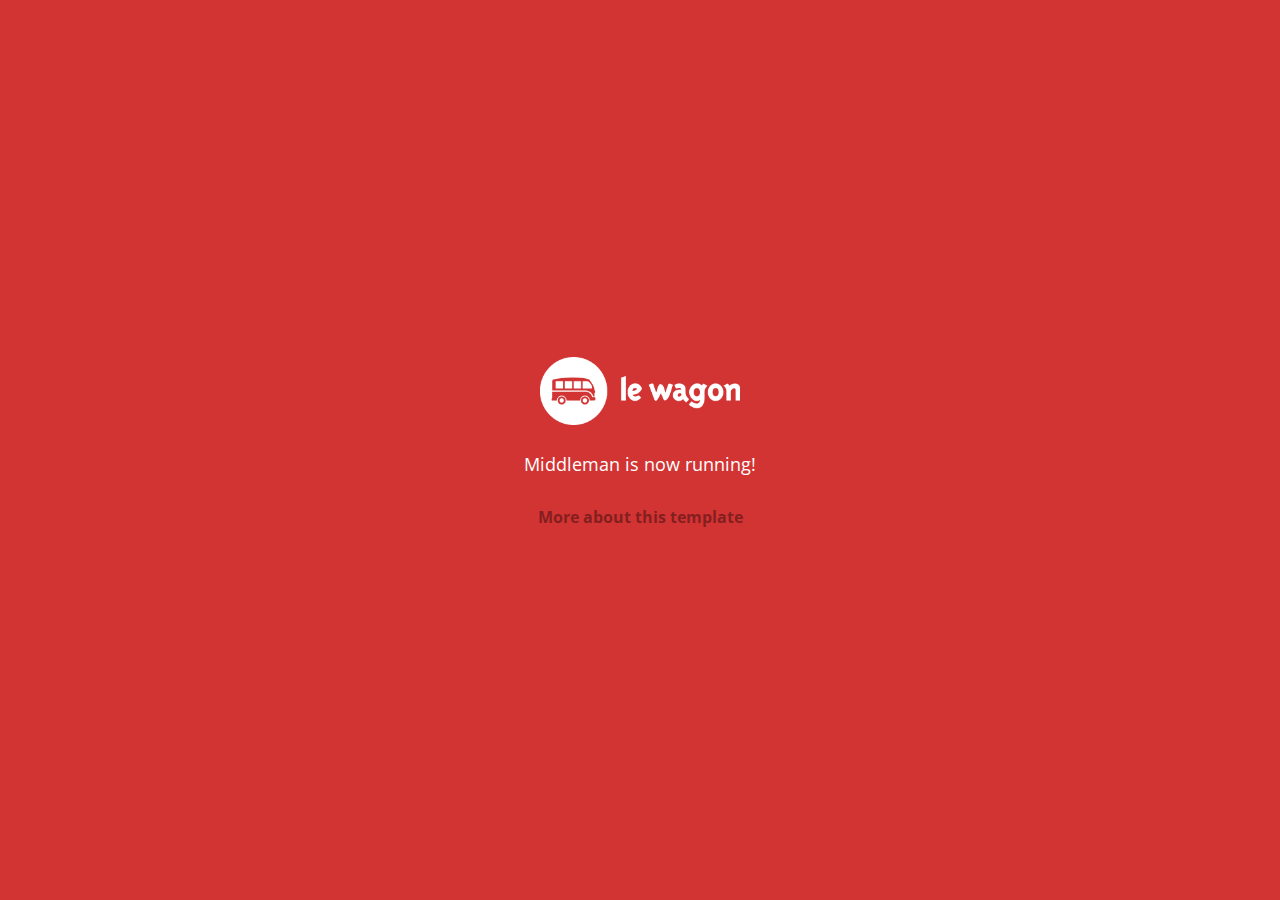
==== index.html @ 68788ffa "Automated commit at 2018-11-05 10:00:54 UTC by middleman-deploy 2.0.0-alpha" ====
<!doctype html>
<html>
  <head>
    <meta charset="utf-8">
    <meta http-equiv="x-ua-compatible" content="ie=edge">
    <meta name="viewport"
          content="width=device-width, initial-scale=1, shrink-to-fit=no">
    <!-- Use the title from a page's frontmatter if it has one -->
    <title>Le Wagon - Middleman</title>
    <link href="stylesheets/application-d8451641.css" rel="stylesheet" />
    <script src="javascripts/application-93de88c9.js"></script>
    <link href="images/favicon-f15af148.png" rel="icon" type="image/png" />
  </head>
  <body>
    <div id="home">
  <div class="home-content">
    <img src="images/logo-acc9c0ec.png" width="200" alt="Logo" />
    <p>
      Middleman is now running!
    </p>
    <p class="about">
      <a href="about.html">More about this template</a>
    </p>
  </div>
</div>

  </body>
</html>
---- stylesheets/application-d8451641.css ----
@import url("https://fonts.googleapis.com/css?family=Open+Sans:400,300,700|Raleway:400,100,300,700,500");/*!
 * Bootstrap v3.3.7 (http://getbootstrap.com)
 * Copyright 2011-2016 Twitter, Inc.
 * Licensed under MIT (https://github.com/twbs/bootstrap/blob/master/LICENSE)
 *//*! normalize.css v3.0.3 | MIT License | github.com/necolas/normalize.css */html{font-family:sans-serif;-ms-text-size-adjust:100%;-webkit-text-size-adjust:100%}body{margin:0}article,aside,details,figcaption,figure,footer,header,hgroup,main,menu,nav,section,summary{display:block}audio,canvas,progress,video{display:inline-block;vertical-align:baseline}audio:not([controls]){display:none;height:0}[hidden],template{display:none}a{background-color:transparent}a:active,a:hover{outline:0}abbr[title]{border-bottom:1px dotted}b,strong{font-weight:bold}dfn{font-style:italic}h1{font-size:2em;margin:0.67em 0}mark{background:#ff0;color:#000}small{font-size:80%}sub,sup{font-size:75%;line-height:0;position:relative;vertical-align:baseline}sup{top:-0.5em}sub{bottom:-0.25em}img{border:0}svg:not(:root){overflow:hidden}figure{margin:1em 40px}hr{-webkit-box-sizing:content-box;box-sizing:content-box;height:0}pre{overflow:auto}code,kbd,pre,samp{font-family:monospace, monospace;font-size:1em}button,input,optgroup,select,textarea{color:inherit;font:inherit;margin:0}button{overflow:visible}button,select{text-transform:none}button,html input[type="button"],input[type="reset"],input[type="submit"]{-webkit-appearance:button;cursor:pointer}button[disabled],html input[disabled]{cursor:default}button::-moz-focus-inner,input::-moz-focus-inner{border:0;padding:0}input{line-height:normal}input[type="checkbox"],input[type="radio"]{-webkit-box-sizing:border-box;box-sizing:border-box;padding:0}input[type="number"]::-webkit-inner-spin-button,input[type="number"]::-webkit-outer-spin-button{height:auto}input[type="search"]{-webkit-appearance:textfield;-webkit-box-sizing:content-box;box-sizing:content-box}input[type="search"]::-webkit-search-cancel-button,input[type="search"]::-webkit-search-decoration{-webkit-appearance:none}fieldset{border:1px solid #c0c0c0;margin:0 2px;padding:0.35em 0.625em 0.75em}legend{border:0;padding:0}textarea{overflow:auto}optgroup{font-weight:bold}table{border-collapse:collapse;border-spacing:0}td,th{padding:0}/*! Source: https://github.com/h5bp/html5-boilerplate/blob/master/src/css/main.css */@media print{*,*:before,*:after{background:transparent !important;color:#000 !important;-webkit-box-shadow:none !important;box-shadow:none !important;text-shadow:none !important}a,a:visited{text-decoration:underline}a[href]:after{content:" (" attr(href) ")"}abbr[title]:after{content:" (" attr(title) ")"}a[href^="#"]:after,a[href^="javascript:"]:after{content:""}pre,blockquote{border:1px solid #999;page-break-inside:avoid}thead{display:table-header-group}tr,img{page-break-inside:avoid}img{max-width:100% !important}p,h2,h3{orphans:3;widows:3}h2,h3{page-break-after:avoid}.navbar{display:none}.btn>.caret,.dropup>.btn>.caret{border-top-color:#000 !important}.label{border:1px solid #000}.table{border-collapse:collapse !important}.table td,.table th{background-color:#fff !important}.table-bordered th,.table-bordered td{border:1px solid #ddd !important}}@font-face{font-family:'Glyphicons Halflings';src:url("../assets/bootstrap/glyphicons-halflings-regular-86b6f62b.eot");src:url("../assets/bootstrap/glyphicons-halflings-regular-86b6f62b.eot?#iefix") format("embedded-opentype"),url("../assets/bootstrap/glyphicons-halflings-regular-ca35b697.woff2") format("woff2"),url("../assets/bootstrap/glyphicons-halflings-regular-278e49a8.woff") format("woff"),url("../assets/bootstrap/glyphicons-halflings-regular-44bc1850.ttf") format("truetype"),url("../assets/bootstrap/glyphicons-halflings-regular-de51a849.svg#glyphicons_halflingsregular") format("svg")}.glyphicon{position:relative;top:1px;display:inline-block;font-family:'Glyphicons Halflings';font-style:normal;font-weight:normal;line-height:1;-webkit-font-smoothing:antialiased;-moz-osx-font-smoothing:grayscale}.glyphicon-asterisk:before{content:"\002a"}.glyphicon-plus:before{content:"\002b"}.glyphicon-euro:before,.glyphicon-eur:before{content:"\20ac"}.glyphicon-minus:before{content:"\2212"}.glyphicon-cloud:before{content:"\2601"}.glyphicon-envelope:before{content:"\2709"}.glyphicon-pencil:before{content:"\270f"}.glyphicon-glass:before{content:"\e001"}.glyphicon-music:before{content:"\e002"}.glyphicon-search:before{content:"\e003"}.glyphicon-heart:before{content:"\e005"}.glyphicon-star:before{content:"\e006"}.glyphicon-star-empty:before{content:"\e007"}.glyphicon-user:before{content:"\e008"}.glyphicon-film:before{content:"\e009"}.glyphicon-th-large:before{content:"\e010"}.glyphicon-th:before{content:"\e011"}.glyphicon-th-list:before{content:"\e012"}.glyphicon-ok:before{content:"\e013"}.glyphicon-remove:before{content:"\e014"}.glyphicon-zoom-in:before{content:"\e015"}.glyphicon-zoom-out:before{content:"\e016"}.glyphicon-off:before{content:"\e017"}.glyphicon-signal:before{content:"\e018"}.glyphicon-cog:before{content:"\e019"}.glyphicon-trash:before{content:"\e020"}.glyphicon-home:before{content:"\e021"}.glyphicon-file:before{content:"\e022"}.glyphicon-time:before{content:"\e023"}.glyphicon-road:before{content:"\e024"}.glyphicon-download-alt:before{content:"\e025"}.glyphicon-download:before{content:"\e026"}.glyphicon-upload:before{content:"\e027"}.glyphicon-inbox:before{content:"\e028"}.glyphicon-play-circle:before{content:"\e029"}.glyphicon-repeat:before{content:"\e030"}.glyphicon-refresh:before{content:"\e031"}.glyphicon-list-alt:before{content:"\e032"}.glyphicon-lock:before{content:"\e033"}.glyphicon-flag:before{content:"\e034"}.glyphicon-headphones:before{content:"\e035"}.glyphicon-volume-off:before{content:"\e036"}.glyphicon-volume-down:before{content:"\e037"}.glyphicon-volume-up:before{content:"\e038"}.glyphicon-qrcode:before{content:"\e039"}.glyphicon-barcode:before{content:"\e040"}.glyphicon-tag:before{content:"\e041"}.glyphicon-tags:before{content:"\e042"}.glyphicon-book:before{content:"\e043"}.glyphicon-bookmark:before{content:"\e044"}.glyphicon-print:before{content:"\e045"}.glyphicon-camera:before{content:"\e046"}.glyphicon-font:before{content:"\e047"}.glyphicon-bold:before{content:"\e048"}.glyphicon-italic:before{content:"\e049"}.glyphicon-text-height:before{content:"\e050"}.glyphicon-text-width:before{content:"\e051"}.glyphicon-align-left:before{content:"\e052"}.glyphicon-align-center:before{content:"\e053"}.glyphicon-align-right:before{content:"\e054"}.glyphicon-align-justify:before{content:"\e055"}.glyphicon-list:before{content:"\e056"}.glyphicon-indent-left:before{content:"\e057"}.glyphicon-indent-right:before{content:"\e058"}.glyphicon-facetime-video:before{content:"\e059"}.glyphicon-picture:before{content:"\e060"}.glyphicon-map-marker:before{content:"\e062"}.glyphicon-adjust:before{content:"\e063"}.glyphicon-tint:before{content:"\e064"}.glyphicon-edit:before{content:"\e065"}.glyphicon-share:before{content:"\e066"}.glyphicon-check:before{content:"\e067"}.glyphicon-move:before{content:"\e068"}.glyphicon-step-backward:before{content:"\e069"}.glyphicon-fast-backward:before{content:"\e070"}.glyphicon-backward:before{content:"\e071"}.glyphicon-play:before{content:"\e072"}.glyphicon-pause:before{content:"\e073"}.glyphicon-stop:before{content:"\e074"}.glyphicon-forward:before{content:"\e075"}.glyphicon-fast-forward:before{content:"\e076"}.glyphicon-step-forward:before{content:"\e077"}.glyphicon-eject:before{content:"\e078"}.glyphicon-chevron-left:before{content:"\e079"}.glyphicon-chevron-right:before{content:"\e080"}.glyphicon-plus-sign:before{content:"\e081"}.glyphicon-minus-sign:before{content:"\e082"}.glyphicon-remove-sign:before{content:"\e083"}.glyphicon-ok-sign:before{content:"\e084"}.glyphicon-question-sign:before{content:"\e085"}.glyphicon-info-sign:before{content:"\e086"}.glyphicon-screenshot:before{content:"\e087"}.glyphicon-remove-circle:before{content:"\e088"}.glyphicon-ok-circle:before{content:"\e089"}.glyphicon-ban-circle:before{content:"\e090"}.glyphicon-arrow-left:before{content:"\e091"}.glyphicon-arrow-right:before{content:"\e092"}.glyphicon-arrow-up:before{content:"\e093"}.glyphicon-arrow-down:before{content:"\e094"}.glyphicon-share-alt:before{content:"\e095"}.glyphicon-resize-full:before{content:"\e096"}.glyphicon-resize-small:before{content:"\e097"}.glyphicon-exclamation-sign:before{content:"\e101"}.glyphicon-gift:before{content:"\e102"}.glyphicon-leaf:before{content:"\e103"}.glyphicon-fire:before{content:"\e104"}.glyphicon-eye-open:before{content:"\e105"}.glyphicon-eye-close:before{content:"\e106"}.glyphicon-warning-sign:before{content:"\e107"}.glyphicon-plane:before{content:"\e108"}.glyphicon-calendar:before{content:"\e109"}.glyphicon-random:before{content:"\e110"}.glyphicon-comment:before{content:"\e111"}.glyphicon-magnet:before{content:"\e112"}.glyphicon-chevron-up:before{content:"\e113"}.glyphicon-chevron-down:before{content:"\e114"}.glyphicon-retweet:before{content:"\e115"}.glyphicon-shopping-cart:before{content:"\e116"}.glyphicon-folder-close:before{content:"\e117"}.glyphicon-folder-open:before{content:"\e118"}.glyphicon-resize-vertical:before{content:"\e119"}.glyphicon-resize-horizontal:before{content:"\e120"}.glyphicon-hdd:before{content:"\e121"}.glyphicon-bullhorn:before{content:"\e122"}.glyphicon-bell:before{content:"\e123"}.glyphicon-certificate:before{content:"\e124"}.glyphicon-thumbs-up:before{content:"\e125"}.glyphicon-thumbs-down:before{content:"\e126"}.glyphicon-hand-right:before{content:"\e127"}.glyphicon-hand-left:before{content:"\e128"}.glyphicon-hand-up:before{content:"\e129"}.glyphicon-hand-down:before{content:"\e130"}.glyphicon-circle-arrow-right:before{content:"\e131"}.glyphicon-circle-arrow-left:before{content:"\e132"}.glyphicon-circle-arrow-up:before{content:"\e133"}.glyphicon-circle-arrow-down:before{content:"\e134"}.glyphicon-globe:before{content:"\e135"}.glyphicon-wrench:before{content:"\e136"}.glyphicon-tasks:before{content:"\e137"}.glyphicon-filter:before{content:"\e138"}.glyphicon-briefcase:before{content:"\e139"}.glyphicon-fullscreen:before{content:"\e140"}.glyphicon-dashboard:before{content:"\e141"}.glyphicon-paperclip:before{content:"\e142"}.glyphicon-heart-empty:before{content:"\e143"}.glyphicon-link:before{content:"\e144"}.glyphicon-phone:before{content:"\e145"}.glyphicon-pushpin:before{content:"\e146"}.glyphicon-usd:before{content:"\e148"}.glyphicon-gbp:before{content:"\e149"}.glyphicon-sort:before{content:"\e150"}.glyphicon-sort-by-alphabet:before{content:"\e151"}.glyphicon-sort-by-alphabet-alt:before{content:"\e152"}.glyphicon-sort-by-order:before{content:"\e153"}.glyphicon-sort-by-order-alt:before{content:"\e154"}.glyphicon-sort-by-attributes:before{content:"\e155"}.glyphicon-sort-by-attributes-alt:before{content:"\e156"}.glyphicon-unchecked:before{content:"\e157"}.glyphicon-expand:before{content:"\e158"}.glyphicon-collapse-down:before{content:"\e159"}.glyphicon-collapse-up:before{content:"\e160"}.glyphicon-log-in:before{content:"\e161"}.glyphicon-flash:before{content:"\e162"}.glyphicon-log-out:before{content:"\e163"}.glyphicon-new-window:before{content:"\e164"}.glyphicon-record:before{content:"\e165"}.glyphicon-save:before{content:"\e166"}.glyphicon-open:before{content:"\e167"}.glyphicon-saved:before{content:"\e168"}.glyphicon-import:before{content:"\e169"}.glyphicon-export:before{content:"\e170"}.glyphicon-send:before{content:"\e171"}.glyphicon-floppy-disk:before{content:"\e172"}.glyphicon-floppy-saved:before{content:"\e173"}.glyphicon-floppy-remove:before{content:"\e174"}.glyphicon-floppy-save:before{content:"\e175"}.glyphicon-floppy-open:before{content:"\e176"}.glyphicon-credit-card:before{content:"\e177"}.glyphicon-transfer:before{content:"\e178"}.glyphicon-cutlery:before{content:"\e179"}.glyphicon-header:before{content:"\e180"}.glyphicon-compressed:before{content:"\e181"}.glyphicon-earphone:before{content:"\e182"}.glyphicon-phone-alt:before{content:"\e183"}.glyphicon-tower:before{content:"\e184"}.glyphicon-stats:before{content:"\e185"}.glyphicon-sd-video:before{content:"\e186"}.glyphicon-hd-video:before{content:"\e187"}.glyphicon-subtitles:before{content:"\e188"}.glyphicon-sound-stereo:before{content:"\e189"}.glyphicon-sound-dolby:before{content:"\e190"}.glyphicon-sound-5-1:before{content:"\e191"}.glyphicon-sound-6-1:before{content:"\e192"}.glyphicon-sound-7-1:before{content:"\e193"}.glyphicon-copyright-mark:before{content:"\e194"}.glyphicon-registration-mark:before{content:"\e195"}.glyphicon-cloud-download:before{content:"\e197"}.glyphicon-cloud-upload:before{content:"\e198"}.glyphicon-tree-conifer:before{content:"\e199"}.glyphicon-tree-deciduous:before{content:"\e200"}.glyphicon-cd:before{content:"\e201"}.glyphicon-save-file:before{content:"\e202"}.glyphicon-open-file:before{content:"\e203"}.glyphicon-level-up:before{content:"\e204"}.glyphicon-copy:before{content:"\e205"}.glyphicon-paste:before{content:"\e206"}.glyphicon-alert:before{content:"\e209"}.glyphicon-equalizer:before{content:"\e210"}.glyphicon-king:before{content:"\e211"}.glyphicon-queen:before{content:"\e212"}.glyphicon-pawn:before{content:"\e213"}.glyphicon-bishop:before{content:"\e214"}.glyphicon-knight:before{content:"\e215"}.glyphicon-baby-formula:before{content:"\e216"}.glyphicon-tent:before{content:"\26fa"}.glyphicon-blackboard:before{content:"\e218"}.glyphicon-bed:before{content:"\e219"}.glyphicon-apple:before{content:"\f8ff"}.glyphicon-erase:before{content:"\e221"}.glyphicon-hourglass:before{content:"\231b"}.glyphicon-lamp:before{content:"\e223"}.glyphicon-duplicate:before{content:"\e224"}.glyphicon-piggy-bank:before{content:"\e225"}.glyphicon-scissors:before{content:"\e226"}.glyphicon-bitcoin:before{content:"\e227"}.glyphicon-btc:before{content:"\e227"}.glyphicon-xbt:before{content:"\e227"}.glyphicon-yen:before{content:"\00a5"}.glyphicon-jpy:before{content:"\00a5"}.glyphicon-ruble:before{content:"\20bd"}.glyphicon-rub:before{content:"\20bd"}.glyphicon-scale:before{content:"\e230"}.glyphicon-ice-lolly:before{content:"\e231"}.glyphicon-ice-lolly-tasted:before{content:"\e232"}.glyphicon-education:before{content:"\e233"}.glyphicon-option-horizontal:before{content:"\e234"}.glyphicon-option-vertical:before{content:"\e235"}.glyphicon-menu-hamburger:before{content:"\e236"}.glyphicon-modal-window:before{content:"\e237"}.glyphicon-oil:before{content:"\e238"}.glyphicon-grain:before{content:"\e239"}.glyphicon-sunglasses:before{content:"\e240"}.glyphicon-text-size:before{content:"\e241"}.glyphicon-text-color:before{content:"\e242"}.glyphicon-text-background:before{content:"\e243"}.glyphicon-object-align-top:before{content:"\e244"}.glyphicon-object-align-bottom:before{content:"\e245"}.glyphicon-object-align-horizontal:before{content:"\e246"}.glyphicon-object-align-left:before{content:"\e247"}.glyphicon-object-align-vertical:before{content:"\e248"}.glyphicon-object-align-right:before{content:"\e249"}.glyphicon-triangle-right:before{content:"\e250"}.glyphicon-triangle-left:before{content:"\e251"}.glyphicon-triangle-bottom:before{content:"\e252"}.glyphicon-triangle-top:before{content:"\e253"}.glyphicon-console:before{content:"\e254"}.glyphicon-superscript:before{content:"\e255"}.glyphicon-subscript:before{content:"\e256"}.glyphicon-menu-left:before{content:"\e257"}.glyphicon-menu-right:before{content:"\e258"}.glyphicon-menu-down:before{content:"\e259"}.glyphicon-menu-up:before{content:"\e260"}*{-webkit-box-sizing:border-box;box-sizing:border-box}*:before,*:after{-webkit-box-sizing:border-box;box-sizing:border-box}html{font-size:10px;-webkit-tap-highlight-color:transparent}body{font-family:"Open Sans", "Helvetica", "sans-serif";font-size:18px;line-height:1.42857143;color:#333333;background-color:#F4F4F4}input,button,select,textarea{font-family:inherit;font-size:inherit;line-height:inherit}a{color:#469AE0;text-decoration:none}a:hover,a:focus{color:#1f74ba;text-decoration:underline}a:focus{outline:5px auto -webkit-focus-ring-color;outline-offset:-2px}figure{margin:0}img{vertical-align:middle}.img-responsive{display:block;max-width:100%;height:auto}.img-rounded{border-radius:2px}.img-thumbnail{padding:4px;line-height:1.42857143;background-color:#F4F4F4;border:1px solid #ddd;border-radius:2px;-webkit-transition:all 0.2s ease-in-out;transition:all 0.2s ease-in-out;display:inline-block;max-width:100%;height:auto}.img-circle{border-radius:50%}hr{margin-top:25px;margin-bottom:25px;border:0;border-top:1px solid #eeeeee}.sr-only{position:absolute;width:1px;height:1px;margin:-1px;padding:0;overflow:hidden;clip:rect(0, 0, 0, 0);border:0}.sr-only-focusable:active,.sr-only-focusable:focus{position:static;width:auto;height:auto;margin:0;overflow:visible;clip:auto}[role="button"]{cursor:pointer}h1,h2,h3,h4,h5,h6,.h1,.h2,.h3,.h4,.h5,.h6{font-family:"Raleway", "Helvetica", "sans-serif";font-weight:500;line-height:1.1;color:inherit}h1 small,h1 .small,h2 small,h2 .small,h3 small,h3 .small,h4 small,h4 .small,h5 small,h5 .small,h6 small,h6 .small,.h1 small,.h1 .small,.h2 small,.h2 .small,.h3 small,.h3 .small,.h4 small,.h4 .small,.h5 small,.h5 .small,.h6 small,.h6 .small{font-weight:normal;line-height:1;color:#777777}h1,.h1,h2,.h2,h3,.h3{margin-top:25px;margin-bottom:12.5px}h1 small,h1 .small,.h1 small,.h1 .small,h2 small,h2 .small,.h2 small,.h2 .small,h3 small,h3 .small,.h3 small,.h3 .small{font-size:65%}h4,.h4,h5,.h5,h6,.h6{margin-top:12.5px;margin-bottom:12.5px}h4 small,h4 .small,.h4 small,.h4 .small,h5 small,h5 .small,.h5 small,.h5 .small,h6 small,h6 .small,.h6 small,.h6 .small{font-size:75%}h1,.h1{font-size:46px}h2,.h2{font-size:38px}h3,.h3{font-size:31px}h4,.h4{font-size:23px}h5,.h5{font-size:18px}h6,.h6{font-size:16px}p{margin:0 0 12.5px}.lead{margin-bottom:25px;font-size:20px;font-weight:300;line-height:1.4}@media (min-width: 768px){.lead{font-size:27px}}small,.small{font-size:88%}mark,.mark{background-color:#fcf8e3;padding:.2em}.text-left{text-align:left}.text-right{text-align:right}.text-center{text-align:center}.text-justify{text-align:justify}.text-nowrap{white-space:nowrap}.text-lowercase{text-transform:lowercase}.text-uppercase,.initialism{text-transform:uppercase}.text-capitalize{text-transform:capitalize}.text-muted{color:#777777}.text-primary{color:#469AE0}a.text-primary:hover,a.text-primary:focus{color:#2381d0}.text-success{color:#3c763d}a.text-success:hover,a.text-success:focus{color:#2b542c}.text-info{color:#31708f}a.text-info:hover,a.text-info:focus{color:#245269}.text-warning{color:#8a6d3b}a.text-warning:hover,a.text-warning:focus{color:#66512c}.text-danger{color:#a94442}a.text-danger:hover,a.text-danger:focus{color:#843534}.bg-primary{color:#fff}.bg-primary{background-color:#469AE0}a.bg-primary:hover,a.bg-primary:focus{background-color:#2381d0}.bg-success{background-color:#dff0d8}a.bg-success:hover,a.bg-success:focus{background-color:#c1e2b3}.bg-info{background-color:#d9edf7}a.bg-info:hover,a.bg-info:focus{background-color:#afd9ee}.bg-warning{background-color:#fcf8e3}a.bg-warning:hover,a.bg-warning:focus{background-color:#f7ecb5}.bg-danger{background-color:#f2dede}a.bg-danger:hover,a.bg-danger:focus{background-color:#e4b9b9}.page-header{padding-bottom:11.5px;margin:50px 0 25px;border-bottom:1px solid #eeeeee}ul,ol{margin-top:0;margin-bottom:12.5px}ul ul,ul ol,ol ul,ol ol{margin-bottom:0}.list-unstyled{padding-left:0;list-style:none}.list-inline{padding-left:0;list-style:none;margin-left:-5px}.list-inline>li{display:inline-block;padding-left:5px;padding-right:5px}dl{margin-top:0;margin-bottom:25px}dt,dd{line-height:1.42857143}dt{font-weight:bold}dd{margin-left:0}.dl-horizontal dd:before,.dl-horizontal dd:after{content:" ";display:table}.dl-horizontal dd:after{clear:both}@media (min-width: 768px){.dl-horizontal dt{float:left;width:160px;clear:left;text-align:right;overflow:hidden;text-overflow:ellipsis;white-space:nowrap}.dl-horizontal dd{margin-left:180px}}abbr[title],abbr[data-original-title]{cursor:help;border-bottom:1px dotted #777777}.initialism{font-size:90%}blockquote{padding:12.5px 25px;margin:0 0 25px;font-size:22.5px;border-left:5px solid #eeeeee}blockquote p:last-child,blockquote ul:last-child,blockquote ol:last-child{margin-bottom:0}blockquote footer,blockquote small,blockquote .small{display:block;font-size:80%;line-height:1.42857143;color:#777777}blockquote footer:before,blockquote small:before,blockquote .small:before{content:'\2014 \00A0'}.blockquote-reverse,blockquote.pull-right{padding-right:15px;padding-left:0;border-right:5px solid #eeeeee;border-left:0;text-align:right}.blockquote-reverse footer:before,.blockquote-reverse small:before,.blockquote-reverse .small:before,blockquote.pull-right footer:before,blockquote.pull-right small:before,blockquote.pull-right .small:before{content:''}.blockquote-reverse footer:after,.blockquote-reverse small:after,.blockquote-reverse .small:after,blockquote.pull-right footer:after,blockquote.pull-right small:after,blockquote.pull-right .small:after{content:'\00A0 \2014'}address{margin-bottom:25px;font-style:normal;line-height:1.42857143}code,kbd,pre,samp{font-family:Menlo, Monaco, Consolas, "Courier New", monospace}code{padding:2px 4px;font-size:90%;color:#c7254e;background-color:#f9f2f4;border-radius:2px}kbd{padding:2px 4px;font-size:90%;color:#fff;background-color:#333;border-radius:2px;-webkit-box-shadow:inset 0 -1px 0 rgba(0,0,0,0.25);box-shadow:inset 0 -1px 0 rgba(0,0,0,0.25)}kbd kbd{padding:0;font-size:100%;font-weight:bold;-webkit-box-shadow:none;box-shadow:none}pre{display:block;padding:12px;margin:0 0 12.5px;font-size:17px;line-height:1.42857143;word-break:break-all;word-wrap:break-word;color:#333333;background-color:#f5f5f5;border:1px solid #ccc;border-radius:2px}pre code{padding:0;font-size:inherit;color:inherit;white-space:pre-wrap;background-color:transparent;border-radius:0}.pre-scrollable{max-height:340px;overflow-y:scroll}.container{margin-right:auto;margin-left:auto;padding-left:15px;padding-right:15px}.container:before,.container:after{content:" ";display:table}.container:after{clear:both}@media (min-width: 768px){.container{width:750px}}@media (min-width: 992px){.container{width:970px}}@media (min-width: 1200px){.container{width:1170px}}.container-fluid{margin-right:auto;margin-left:auto;padding-left:15px;padding-right:15px}.container-fluid:before,.container-fluid:after{content:" ";display:table}.container-fluid:after{clear:both}.row{margin-left:-15px;margin-right:-15px}.row:before,.row:after{content:" ";display:table}.row:after{clear:both}.col-xs-1,.col-sm-1,.col-md-1,.col-lg-1,.col-xs-2,.col-sm-2,.col-md-2,.col-lg-2,.col-xs-3,.col-sm-3,.col-md-3,.col-lg-3,.col-xs-4,.col-sm-4,.col-md-4,.col-lg-4,.col-xs-5,.col-sm-5,.col-md-5,.col-lg-5,.col-xs-6,.col-sm-6,.col-md-6,.col-lg-6,.col-xs-7,.col-sm-7,.col-md-7,.col-lg-7,.col-xs-8,.col-sm-8,.col-md-8,.col-lg-8,.col-xs-9,.col-sm-9,.col-md-9,.col-lg-9,.col-xs-10,.col-sm-10,.col-md-10,.col-lg-10,.col-xs-11,.col-sm-11,.col-md-11,.col-lg-11,.col-xs-12,.col-sm-12,.col-md-12,.col-lg-12{position:relative;min-height:1px;padding-left:15px;padding-right:15px}.col-xs-1,.col-xs-2,.col-xs-3,.col-xs-4,.col-xs-5,.col-xs-6,.col-xs-7,.col-xs-8,.col-xs-9,.col-xs-10,.col-xs-11,.col-xs-12{float:left}.col-xs-1{width:8.33333333%}.col-xs-2{width:16.66666667%}.col-xs-3{width:25%}.col-xs-4{width:33.33333333%}.col-xs-5{width:41.66666667%}.col-xs-6{width:50%}.col-xs-7{width:58.33333333%}.col-xs-8{width:66.66666667%}.col-xs-9{width:75%}.col-xs-10{width:83.33333333%}.col-xs-11{width:91.66666667%}.col-xs-12{width:100%}.col-xs-pull-0{right:auto}.col-xs-pull-1{right:8.33333333%}.col-xs-pull-2{right:16.66666667%}.col-xs-pull-3{right:25%}.col-xs-pull-4{right:33.33333333%}.col-xs-pull-5{right:41.66666667%}.col-xs-pull-6{right:50%}.col-xs-pull-7{right:58.33333333%}.col-xs-pull-8{right:66.66666667%}.col-xs-pull-9{right:75%}.col-xs-pull-10{right:83.33333333%}.col-xs-pull-11{right:91.66666667%}.col-xs-pull-12{right:100%}.col-xs-push-0{left:auto}.col-xs-push-1{left:8.33333333%}.col-xs-push-2{left:16.66666667%}.col-xs-push-3{left:25%}.col-xs-push-4{left:33.33333333%}.col-xs-push-5{left:41.66666667%}.col-xs-push-6{left:50%}.col-xs-push-7{left:58.33333333%}.col-xs-push-8{left:66.66666667%}.col-xs-push-9{left:75%}.col-xs-push-10{left:83.33333333%}.col-xs-push-11{left:91.66666667%}.col-xs-push-12{left:100%}.col-xs-offset-0{margin-left:0%}.col-xs-offset-1{margin-left:8.33333333%}.col-xs-offset-2{margin-left:16.66666667%}.col-xs-offset-3{margin-left:25%}.col-xs-offset-4{margin-left:33.33333333%}.col-xs-offset-5{margin-left:41.66666667%}.col-xs-offset-6{margin-left:50%}.col-xs-offset-7{margin-left:58.33333333%}.col-xs-offset-8{margin-left:66.66666667%}.col-xs-offset-9{margin-left:75%}.col-xs-offset-10{margin-left:83.33333333%}.col-xs-offset-11{margin-left:91.66666667%}.col-xs-offset-12{margin-left:100%}@media (min-width: 768px){.col-sm-1,.col-sm-2,.col-sm-3,.col-sm-4,.col-sm-5,.col-sm-6,.col-sm-7,.col-sm-8,.col-sm-9,.col-sm-10,.col-sm-11,.col-sm-12{float:left}.col-sm-1{width:8.33333333%}.col-sm-2{width:16.66666667%}.col-sm-3{width:25%}.col-sm-4{width:33.33333333%}.col-sm-5{width:41.66666667%}.col-sm-6{width:50%}.col-sm-7{width:58.33333333%}.col-sm-8{width:66.66666667%}.col-sm-9{width:75%}.col-sm-10{width:83.33333333%}.col-sm-11{width:91.66666667%}.col-sm-12{width:100%}.col-sm-pull-0{right:auto}.col-sm-pull-1{right:8.33333333%}.col-sm-pull-2{right:16.66666667%}.col-sm-pull-3{right:25%}.col-sm-pull-4{right:33.33333333%}.col-sm-pull-5{right:41.66666667%}.col-sm-pull-6{right:50%}.col-sm-pull-7{right:58.33333333%}.col-sm-pull-8{right:66.66666667%}.col-sm-pull-9{right:75%}.col-sm-pull-10{right:83.33333333%}.col-sm-pull-11{right:91.66666667%}.col-sm-pull-12{right:100%}.col-sm-push-0{left:auto}.col-sm-push-1{left:8.33333333%}.col-sm-push-2{left:16.66666667%}.col-sm-push-3{left:25%}.col-sm-push-4{left:33.33333333%}.col-sm-push-5{left:41.66666667%}.col-sm-push-6{left:50%}.col-sm-push-7{left:58.33333333%}.col-sm-push-8{left:66.66666667%}.col-sm-push-9{left:75%}.col-sm-push-10{left:83.33333333%}.col-sm-push-11{left:91.66666667%}.col-sm-push-12{left:100%}.col-sm-offset-0{margin-left:0%}.col-sm-offset-1{margin-left:8.33333333%}.col-sm-offset-2{margin-left:16.66666667%}.col-sm-offset-3{margin-left:25%}.col-sm-offset-4{margin-left:33.33333333%}.col-sm-offset-5{margin-left:41.66666667%}.col-sm-offset-6{margin-left:50%}.col-sm-offset-7{margin-left:58.33333333%}.col-sm-offset-8{margin-left:66.66666667%}.col-sm-offset-9{margin-left:75%}.col-sm-offset-10{margin-left:83.33333333%}.col-sm-offset-11{margin-left:91.66666667%}.col-sm-offset-12{margin-left:100%}}@media (min-width: 992px){.col-md-1,.col-md-2,.col-md-3,.col-md-4,.col-md-5,.col-md-6,.col-md-7,.col-md-8,.col-md-9,.col-md-10,.col-md-11,.col-md-12{float:left}.col-md-1{width:8.33333333%}.col-md-2{width:16.66666667%}.col-md-3{width:25%}.col-md-4{width:33.33333333%}.col-md-5{width:41.66666667%}.col-md-6{width:50%}.col-md-7{width:58.33333333%}.col-md-8{width:66.66666667%}.col-md-9{width:75%}.col-md-10{width:83.33333333%}.col-md-11{width:91.66666667%}.col-md-12{width:100%}.col-md-pull-0{right:auto}.col-md-pull-1{right:8.33333333%}.col-md-pull-2{right:16.66666667%}.col-md-pull-3{right:25%}.col-md-pull-4{right:33.33333333%}.col-md-pull-5{right:41.66666667%}.col-md-pull-6{right:50%}.col-md-pull-7{right:58.33333333%}.col-md-pull-8{right:66.66666667%}.col-md-pull-9{right:75%}.col-md-pull-10{right:83.33333333%}.col-md-pull-11{right:91.66666667%}.col-md-pull-12{right:100%}.col-md-push-0{left:auto}.col-md-push-1{left:8.33333333%}.col-md-push-2{left:16.66666667%}.col-md-push-3{left:25%}.col-md-push-4{left:33.33333333%}.col-md-push-5{left:41.66666667%}.col-md-push-6{left:50%}.col-md-push-7{left:58.33333333%}.col-md-push-8{left:66.66666667%}.col-md-push-9{left:75%}.col-md-push-10{left:83.33333333%}.col-md-push-11{left:91.66666667%}.col-md-push-12{left:100%}.col-md-offset-0{margin-left:0%}.col-md-offset-1{margin-left:8.33333333%}.col-md-offset-2{margin-left:16.66666667%}.col-md-offset-3{margin-left:25%}.col-md-offset-4{margin-left:33.33333333%}.col-md-offset-5{margin-left:41.66666667%}.col-md-offset-6{margin-left:50%}.col-md-offset-7{margin-left:58.33333333%}.col-md-offset-8{margin-left:66.66666667%}.col-md-offset-9{margin-left:75%}.col-md-offset-10{margin-left:83.33333333%}.col-md-offset-11{margin-left:91.66666667%}.col-md-offset-12{margin-left:100%}}@media (min-width: 1200px){.col-lg-1,.col-lg-2,.col-lg-3,.col-lg-4,.col-lg-5,.col-lg-6,.col-lg-7,.col-lg-8,.col-lg-9,.col-lg-10,.col-lg-11,.col-lg-12{float:left}.col-lg-1{width:8.33333333%}.col-lg-2{width:16.66666667%}.col-lg-3{width:25%}.col-lg-4{width:33.33333333%}.col-lg-5{width:41.66666667%}.col-lg-6{width:50%}.col-lg-7{width:58.33333333%}.col-lg-8{width:66.66666667%}.col-lg-9{width:75%}.col-lg-10{width:83.33333333%}.col-lg-11{width:91.66666667%}.col-lg-12{width:100%}.col-lg-pull-0{right:auto}.col-lg-pull-1{right:8.33333333%}.col-lg-pull-2{right:16.66666667%}.col-lg-pull-3{right:25%}.col-lg-pull-4{right:33.33333333%}.col-lg-pull-5{right:41.66666667%}.col-lg-pull-6{right:50%}.col-lg-pull-7{right:58.33333333%}.col-lg-pull-8{right:66.66666667%}.col-lg-pull-9{right:75%}.col-lg-pull-10{right:83.33333333%}.col-lg-pull-11{right:91.66666667%}.col-lg-pull-12{right:100%}.col-lg-push-0{left:auto}.col-lg-push-1{left:8.33333333%}.col-lg-push-2{left:16.66666667%}.col-lg-push-3{left:25%}.col-lg-push-4{left:33.33333333%}.col-lg-push-5{left:41.66666667%}.col-lg-push-6{left:50%}.col-lg-push-7{left:58.33333333%}.col-lg-push-8{left:66.66666667%}.col-lg-push-9{left:75%}.col-lg-push-10{left:83.33333333%}.col-lg-push-11{left:91.66666667%}.col-lg-push-12{left:100%}.col-lg-offset-0{margin-left:0%}.col-lg-offset-1{margin-left:8.33333333%}.col-lg-offset-2{margin-left:16.66666667%}.col-lg-offset-3{margin-left:25%}.col-lg-offset-4{margin-left:33.33333333%}.col-lg-offset-5{margin-left:41.66666667%}.col-lg-offset-6{margin-left:50%}.col-lg-offset-7{margin-left:58.33333333%}.col-lg-offset-8{margin-left:66.66666667%}.col-lg-offset-9{margin-left:75%}.col-lg-offset-10{margin-left:83.33333333%}.col-lg-offset-11{margin-left:91.66666667%}.col-lg-offset-12{margin-left:100%}}table{background-color:transparent}caption{padding-top:8px;padding-bottom:8px;color:#777777;text-align:left}th{text-align:left}.table{width:100%;max-width:100%;margin-bottom:25px}.table>thead>tr>th,.table>thead>tr>td,.table>tbody>tr>th,.table>tbody>tr>td,.table>tfoot>tr>th,.table>tfoot>tr>td{padding:8px;line-height:1.42857143;vertical-align:top;border-top:1px solid #ddd}.table>thead>tr>th{vertical-align:bottom;border-bottom:2px solid #ddd}.table>caption+thead>tr:first-child>th,.table>caption+thead>tr:first-child>td,.table>colgroup+thead>tr:first-child>th,.table>colgroup+thead>tr:first-child>td,.table>thead:first-child>tr:first-child>th,.table>thead:first-child>tr:first-child>td{border-top:0}.table>tbody+tbody{border-top:2px solid #ddd}.table .table{background-color:#F4F4F4}.table-condensed>thead>tr>th,.table-condensed>thead>tr>td,.table-condensed>tbody>tr>th,.table-condensed>tbody>tr>td,.table-condensed>tfoot>tr>th,.table-condensed>tfoot>tr>td{padding:5px}.table-bordered{border:1px solid #ddd}.table-bordered>thead>tr>th,.table-bordered>thead>tr>td,.table-bordered>tbody>tr>th,.table-bordered>tbody>tr>td,.table-bordered>tfoot>tr>th,.table-bordered>tfoot>tr>td{border:1px solid #ddd}.table-bordered>thead>tr>th,.table-bordered>thead>tr>td{border-bottom-width:2px}.table-striped>tbody>tr:nth-of-type(odd){background-color:#f9f9f9}.table-hover>tbody>tr:hover{background-color:#f5f5f5}table col[class*="col-"]{position:static;float:none;display:table-column}table td[class*="col-"],table th[class*="col-"]{position:static;float:none;display:table-cell}.table>thead>tr>td.active,.table>thead>tr>th.active,.table>thead>tr.active>td,.table>thead>tr.active>th,.table>tbody>tr>td.active,.table>tbody>tr>th.active,.table>tbody>tr.active>td,.table>tbody>tr.active>th,.table>tfoot>tr>td.active,.table>tfoot>tr>th.active,.table>tfoot>tr.active>td,.table>tfoot>tr.active>th{background-color:#f5f5f5}.table-hover>tbody>tr>td.active:hover,.table-hover>tbody>tr>th.active:hover,.table-hover>tbody>tr.active:hover>td,.table-hover>tbody>tr:hover>.active,.table-hover>tbody>tr.active:hover>th{background-color:#e8e8e8}.table>thead>tr>td.success,.table>thead>tr>th.success,.table>thead>tr.success>td,.table>thead>tr.success>th,.table>tbody>tr>td.success,.table>tbody>tr>th.success,.table>tbody>tr.success>td,.table>tbody>tr.success>th,.table>tfoot>tr>td.success,.table>tfoot>tr>th.success,.table>tfoot>tr.success>td,.table>tfoot>tr.success>th{background-color:#dff0d8}.table-hover>tbody>tr>td.success:hover,.table-hover>tbody>tr>th.success:hover,.table-hover>tbody>tr.success:hover>td,.table-hover>tbody>tr:hover>.success,.table-hover>tbody>tr.success:hover>th{background-color:#d0e9c6}.table>thead>tr>td.info,.table>thead>tr>th.info,.table>thead>tr.info>td,.table>thead>tr.info>th,.table>tbody>tr>td.info,.table>tbody>tr>th.info,.table>tbody>tr.info>td,.table>tbody>tr.info>th,.table>tfoot>tr>td.info,.table>tfoot>tr>th.info,.table>tfoot>tr.info>td,.table>tfoot>tr.info>th{background-color:#d9edf7}.table-hover>tbody>tr>td.info:hover,.table-hover>tbody>tr>th.info:hover,.table-hover>tbody>tr.info:hover>td,.table-hover>tbody>tr:hover>.info,.table-hover>tbody>tr.info:hover>th{background-color:#c4e3f3}.table>thead>tr>td.warning,.table>thead>tr>th.warning,.table>thead>tr.warning>td,.table>thead>tr.warning>th,.table>tbody>tr>td.warning,.table>tbody>tr>th.warning,.table>tbody>tr.warning>td,.table>tbody>tr.warning>th,.table>tfoot>tr>td.warning,.table>tfoot>tr>th.warning,.table>tfoot>tr.warning>td,.table>tfoot>tr.warning>th{background-color:#fcf8e3}.table-hover>tbody>tr>td.warning:hover,.table-hover>tbody>tr>th.warning:hover,.table-hover>tbody>tr.warning:hover>td,.table-hover>tbody>tr:hover>.warning,.table-hover>tbody>tr.warning:hover>th{background-color:#faf2cc}.table>thead>tr>td.danger,.table>thead>tr>th.danger,.table>thead>tr.danger>td,.table>thead>tr.danger>th,.table>tbody>tr>td.danger,.table>tbody>tr>th.danger,.table>tbody>tr.danger>td,.table>tbody>tr.danger>th,.table>tfoot>tr>td.danger,.table>tfoot>tr>th.danger,.table>tfoot>tr.danger>td,.table>tfoot>tr.danger>th{background-color:#f2dede}.table-hover>tbody>tr>td.danger:hover,.table-hover>tbody>tr>th.danger:hover,.table-hover>tbody>tr.danger:hover>td,.table-hover>tbody>tr:hover>.danger,.table-hover>tbody>tr.danger:hover>th{background-color:#ebcccc}.table-responsive{overflow-x:auto;min-height:0.01%}@media screen and (max-width: 767px){.table-responsive{width:100%;margin-bottom:18.75px;overflow-y:hidden;-ms-overflow-style:-ms-autohiding-scrollbar;border:1px solid #ddd}.table-responsive>.table{margin-bottom:0}.table-responsive>.table>thead>tr>th,.table-responsive>.table>thead>tr>td,.table-responsive>.table>tbody>tr>th,.table-responsive>.table>tbody>tr>td,.table-responsive>.table>tfoot>tr>th,.table-responsive>.table>tfoot>tr>td{white-space:nowrap}.table-responsive>.table-bordered{border:0}.table-responsive>.table-bordered>thead>tr>th:first-child,.table-responsive>.table-bordered>thead>tr>td:first-child,.table-responsive>.table-bordered>tbody>tr>th:first-child,.table-responsive>.table-bordered>tbody>tr>td:first-child,.table-responsive>.table-bordered>tfoot>tr>th:first-child,.table-responsive>.table-bordered>tfoot>tr>td:first-child{border-left:0}.table-responsive>.table-bordered>thead>tr>th:last-child,.table-responsive>.table-bordered>thead>tr>td:last-child,.table-responsive>.table-bordered>tbody>tr>th:last-child,.table-responsive>.table-bordered>tbody>tr>td:last-child,.table-responsive>.table-bordered>tfoot>tr>th:last-child,.table-responsive>.table-bordered>tfoot>tr>td:last-child{border-right:0}.table-responsive>.table-bordered>tbody>tr:last-child>th,.table-responsive>.table-bordered>tbody>tr:last-child>td,.table-responsive>.table-bordered>tfoot>tr:last-child>th,.table-responsive>.table-bordered>tfoot>tr:last-child>td{border-bottom:0}}fieldset{padding:0;margin:0;border:0;min-width:0}legend{display:block;width:100%;padding:0;margin-bottom:25px;font-size:27px;line-height:inherit;color:#333333;border:0;border-bottom:1px solid #e5e5e5}label{display:inline-block;max-width:100%;margin-bottom:5px;font-weight:bold}input[type="search"]{-webkit-box-sizing:border-box;box-sizing:border-box}input[type="radio"],input[type="checkbox"]{margin:4px 0 0;margin-top:1px \9;line-height:normal}input[type="file"]{display:block}input[type="range"]{display:block;width:100%}select[multiple],select[size]{height:auto}input[type="file"]:focus,input[type="radio"]:focus,input[type="checkbox"]:focus{outline:5px auto -webkit-focus-ring-color;outline-offset:-2px}output{display:block;padding-top:7px;font-size:18px;line-height:1.42857143;color:#000000}.form-control{display:block;width:100%;height:39px;padding:6px 12px;font-size:18px;line-height:1.42857143;color:#000000;background-color:#fff;background-image:none;border:1px solid #ccc;border-radius:2px;-webkit-box-shadow:inset 0 1px 1px rgba(0,0,0,0.075);box-shadow:inset 0 1px 1px rgba(0,0,0,0.075);-webkit-transition:border-color ease-in-out 0.15s, box-shadow ease-in-out 0.15s;-webkit-transition:border-color ease-in-out 0.15s, -webkit-box-shadow ease-in-out 0.15s;transition:border-color ease-in-out 0.15s, -webkit-box-shadow ease-in-out 0.15s;transition:border-color ease-in-out 0.15s, box-shadow ease-in-out 0.15s;transition:border-color ease-in-out 0.15s, box-shadow ease-in-out 0.15s, -webkit-box-shadow ease-in-out 0.15s}.form-control:focus{border-color:#66afe9;outline:0;-webkit-box-shadow:inset 0 1px 1px rgba(0,0,0,0.075),0 0 8px rgba(102,175,233,0.6);box-shadow:inset 0 1px 1px rgba(0,0,0,0.075),0 0 8px rgba(102,175,233,0.6)}.form-control::-moz-placeholder{color:#999;opacity:1}.form-control:-ms-input-placeholder{color:#999}.form-control::-webkit-input-placeholder{color:#999}.form-control::-ms-expand{border:0;background-color:transparent}.form-control[disabled],.form-control[readonly],fieldset[disabled] .form-control{background-color:#eeeeee;opacity:1}.form-control[disabled],fieldset[disabled] .form-control{cursor:not-allowed}textarea.form-control{height:auto}input[type="search"]{-webkit-appearance:none}@media screen and (-webkit-min-device-pixel-ratio: 0){input[type="date"].form-control,input[type="time"].form-control,input[type="datetime-local"].form-control,input[type="month"].form-control{line-height:39px}input[type="date"].input-sm,.input-group-sm>input[type="date"].form-control,.input-group-sm>input[type="date"].input-group-addon,.input-group-sm>.input-group-btn>input[type="date"].btn,.input-group-sm input[type="date"],input[type="time"].input-sm,.input-group-sm>input[type="time"].form-control,.input-group-sm>input[type="time"].input-group-addon,.input-group-sm>.input-group-btn>input[type="time"].btn,.input-group-sm input[type="time"],input[type="datetime-local"].input-sm,.input-group-sm>input[type="datetime-local"].form-control,.input-group-sm>input[type="datetime-local"].input-group-addon,.input-group-sm>.input-group-btn>input[type="datetime-local"].btn,.input-group-sm input[type="datetime-local"],input[type="month"].input-sm,.input-group-sm>input[type="month"].form-control,.input-group-sm>input[type="month"].input-group-addon,.input-group-sm>.input-group-btn>input[type="month"].btn,.input-group-sm input[type="month"]{line-height:36px}input[type="date"].input-lg,.input-group-lg>input[type="date"].form-control,.input-group-lg>input[type="date"].input-group-addon,.input-group-lg>.input-group-btn>input[type="date"].btn,.input-group-lg input[type="date"],input[type="time"].input-lg,.input-group-lg>input[type="time"].form-control,.input-group-lg>input[type="time"].input-group-addon,.input-group-lg>.input-group-btn>input[type="time"].btn,.input-group-lg input[type="time"],input[type="datetime-local"].input-lg,.input-group-lg>input[type="datetime-local"].form-control,.input-group-lg>input[type="datetime-local"].input-group-addon,.input-group-lg>.input-group-btn>input[type="datetime-local"].btn,.input-group-lg input[type="datetime-local"],input[type="month"].input-lg,.input-group-lg>input[type="month"].form-control,.input-group-lg>input[type="month"].input-group-addon,.input-group-lg>.input-group-btn>input[type="month"].btn,.input-group-lg input[type="month"]{line-height:53px}}.form-group{margin-bottom:15px}.radio,.checkbox{position:relative;display:block;margin-top:10px;margin-bottom:10px}.radio label,.checkbox label{min-height:25px;padding-left:20px;margin-bottom:0;font-weight:normal;cursor:pointer}.radio input[type="radio"],.radio-inline input[type="radio"],.checkbox input[type="checkbox"],.checkbox-inline input[type="checkbox"]{position:absolute;margin-left:-20px;margin-top:4px \9}.radio+.radio,.checkbox+.checkbox{margin-top:-5px}.radio-inline,.checkbox-inline{position:relative;display:inline-block;padding-left:20px;margin-bottom:0;vertical-align:middle;font-weight:normal;cursor:pointer}.radio-inline+.radio-inline,.checkbox-inline+.checkbox-inline{margin-top:0;margin-left:10px}input[type="radio"][disabled],input[type="radio"].disabled,fieldset[disabled] input[type="radio"],input[type="checkbox"][disabled],input[type="checkbox"].disabled,fieldset[disabled] input[type="checkbox"]{cursor:not-allowed}.radio-inline.disabled,fieldset[disabled] .radio-inline,.checkbox-inline.disabled,fieldset[disabled] .checkbox-inline{cursor:not-allowed}.radio.disabled label,fieldset[disabled] .radio label,.checkbox.disabled label,fieldset[disabled] .checkbox label{cursor:not-allowed}.form-control-static{padding-top:7px;padding-bottom:7px;margin-bottom:0;min-height:43px}.form-control-static.input-lg,.input-group-lg>.form-control-static.form-control,.input-group-lg>.form-control-static.input-group-addon,.input-group-lg>.input-group-btn>.form-control-static.btn,.form-control-static.input-sm,.input-group-sm>.form-control-static.form-control,.input-group-sm>.form-control-static.input-group-addon,.input-group-sm>.input-group-btn>.form-control-static.btn{padding-left:0;padding-right:0}.input-sm,.input-group-sm>.form-control,.input-group-sm>.input-group-addon,.input-group-sm>.input-group-btn>.btn{height:36px;padding:5px 10px;font-size:16px;line-height:1.5;border-radius:2px}select.input-sm,.input-group-sm>select.form-control,.input-group-sm>select.input-group-addon,.input-group-sm>.input-group-btn>select.btn{height:36px;line-height:36px}textarea.input-sm,.input-group-sm>textarea.form-control,.input-group-sm>textarea.input-group-addon,.input-group-sm>.input-group-btn>textarea.btn,select[multiple].input-sm,.input-group-sm>select[multiple].form-control,.input-group-sm>select[multiple].input-group-addon,.input-group-sm>.input-group-btn>select[multiple].btn{height:auto}.form-group-sm .form-control{height:36px;padding:5px 10px;font-size:16px;line-height:1.5;border-radius:2px}.form-group-sm select.form-control{height:36px;line-height:36px}.form-group-sm textarea.form-control,.form-group-sm select[multiple].form-control{height:auto}.form-group-sm .form-control-static{height:36px;min-height:41px;padding:6px 10px;font-size:16px;line-height:1.5}.input-lg,.input-group-lg>.form-control,.input-group-lg>.input-group-addon,.input-group-lg>.input-group-btn>.btn{height:53px;padding:10px 16px;font-size:23px;line-height:1.3333333;border-radius:2px}select.input-lg,.input-group-lg>select.form-control,.input-group-lg>select.input-group-addon,.input-group-lg>.input-group-btn>select.btn{height:53px;line-height:53px}textarea.input-lg,.input-group-lg>textarea.form-control,.input-group-lg>textarea.input-group-addon,.input-group-lg>.input-group-btn>textarea.btn,select[multiple].input-lg,.input-group-lg>select[multiple].form-control,.input-group-lg>select[multiple].input-group-addon,.input-group-lg>.input-group-btn>select[multiple].btn{height:auto}.form-group-lg .form-control{height:53px;padding:10px 16px;font-size:23px;line-height:1.3333333;border-radius:2px}.form-group-lg select.form-control{height:53px;line-height:53px}.form-group-lg textarea.form-control,.form-group-lg select[multiple].form-control{height:auto}.form-group-lg .form-control-static{height:53px;min-height:48px;padding:11px 16px;font-size:23px;line-height:1.3333333}.has-feedback{position:relative}.has-feedback .form-control{padding-right:48.75px}.form-control-feedback{position:absolute;top:0;right:0;z-index:2;display:block;width:39px;height:39px;line-height:39px;text-align:center;pointer-events:none}.input-lg+.form-control-feedback,.input-group-lg>.form-control+.form-control-feedback,.input-group-lg>.input-group-addon+.form-control-feedback,.input-group-lg>.input-group-btn>.btn+.form-control-feedback,.input-group-lg+.form-control-feedback,.form-group-lg .form-control+.form-control-feedback{width:53px;height:53px;line-height:53px}.input-sm+.form-control-feedback,.input-group-sm>.form-control+.form-control-feedback,.input-group-sm>.input-group-addon+.form-control-feedback,.input-group-sm>.input-group-btn>.btn+.form-control-feedback,.input-group-sm+.form-control-feedback,.form-group-sm .form-control+.form-control-feedback{width:36px;height:36px;line-height:36px}.has-success .help-block,.has-success .control-label,.has-success .radio,.has-success .checkbox,.has-success .radio-inline,.has-success .checkbox-inline,.has-success.radio label,.has-success.checkbox label,.has-success.radio-inline label,.has-success.checkbox-inline label{color:#3c763d}.has-success .form-control{border-color:#3c763d;-webkit-box-shadow:inset 0 1px 1px rgba(0,0,0,0.075);box-shadow:inset 0 1px 1px rgba(0,0,0,0.075)}.has-success .form-control:focus{border-color:#2b542c;-webkit-box-shadow:inset 0 1px 1px rgba(0,0,0,0.075),0 0 6px #67b168;box-shadow:inset 0 1px 1px rgba(0,0,0,0.075),0 0 6px #67b168}.has-success .input-group-addon{color:#3c763d;border-color:#3c763d;background-color:#dff0d8}.has-success .form-control-feedback{color:#3c763d}.has-warning .help-block,.has-warning .control-label,.has-warning .radio,.has-warning .checkbox,.has-warning .radio-inline,.has-warning .checkbox-inline,.has-warning.radio label,.has-warning.checkbox label,.has-warning.radio-inline label,.has-warning.checkbox-inline label{color:#8a6d3b}.has-warning .form-control{border-color:#8a6d3b;-webkit-box-shadow:inset 0 1px 1px rgba(0,0,0,0.075);box-shadow:inset 0 1px 1px rgba(0,0,0,0.075)}.has-warning .form-control:focus{border-color:#66512c;-webkit-box-shadow:inset 0 1px 1px rgba(0,0,0,0.075),0 0 6px #c0a16b;box-shadow:inset 0 1px 1px rgba(0,0,0,0.075),0 0 6px #c0a16b}.has-warning .input-group-addon{color:#8a6d3b;border-color:#8a6d3b;background-color:#fcf8e3}.has-warning .form-control-feedback{color:#8a6d3b}.has-error .help-block,.has-error .control-label,.has-error .radio,.has-error .checkbox,.has-error .radio-inline,.has-error .checkbox-inline,.has-error.radio label,.has-error.checkbox label,.has-error.radio-inline label,.has-error.checkbox-inline label{color:#a94442}.has-error .form-control{border-color:#a94442;-webkit-box-shadow:inset 0 1px 1px rgba(0,0,0,0.075);box-shadow:inset 0 1px 1px rgba(0,0,0,0.075)}.has-error .form-control:focus{border-color:#843534;-webkit-box-shadow:inset 0 1px 1px rgba(0,0,0,0.075),0 0 6px #ce8483;box-shadow:inset 0 1px 1px rgba(0,0,0,0.075),0 0 6px #ce8483}.has-error .input-group-addon{color:#a94442;border-color:#a94442;background-color:#f2dede}.has-error .form-control-feedback{color:#a94442}.has-feedback label ~ .form-control-feedback{top:30px}.has-feedback label.sr-only ~ .form-control-feedback{top:0}.help-block{display:block;margin-top:5px;margin-bottom:10px;color:#737373}@media (min-width: 768px){.form-inline .form-group{display:inline-block;margin-bottom:0;vertical-align:middle}.form-inline .form-control{display:inline-block;width:auto;vertical-align:middle}.form-inline .form-control-static{display:inline-block}.form-inline .input-group{display:inline-table;vertical-align:middle}.form-inline .input-group .input-group-addon,.form-inline .input-group .input-group-btn,.form-inline .input-group .form-control{width:auto}.form-inline .input-group>.form-control{width:100%}.form-inline .control-label{margin-bottom:0;vertical-align:middle}.form-inline .radio,.form-inline .checkbox{display:inline-block;margin-top:0;margin-bottom:0;vertical-align:middle}.form-inline .radio label,.form-inline .checkbox label{padding-left:0}.form-inline .radio input[type="radio"],.form-inline .checkbox input[type="checkbox"]{position:relative;margin-left:0}.form-inline .has-feedback .form-control-feedback{top:0}}.form-horizontal .radio,.form-horizontal .checkbox,.form-horizontal .radio-inline,.form-horizontal .checkbox-inline{margin-top:0;margin-bottom:0;padding-top:7px}.form-horizontal .radio,.form-horizontal .checkbox{min-height:32px}.form-horizontal .form-group{margin-left:-15px;margin-right:-15px}.form-horizontal .form-group:before,.form-horizontal .form-group:after{content:" ";display:table}.form-horizontal .form-group:after{clear:both}@media (min-width: 768px){.form-horizontal .control-label{text-align:right;margin-bottom:0;padding-top:7px}}.form-horizontal .has-feedback .form-control-feedback{right:15px}@media (min-width: 768px){.form-horizontal .form-group-lg .control-label{padding-top:11px;font-size:23px}}@media (min-width: 768px){.form-horizontal .form-group-sm .control-label{padding-top:6px;font-size:16px}}.btn{display:inline-block;margin-bottom:0;font-weight:normal;text-align:center;vertical-align:middle;-ms-touch-action:manipulation;touch-action:manipulation;cursor:pointer;background-image:none;border:1px solid transparent;white-space:nowrap;padding:6px 12px;font-size:18px;line-height:1.42857143;border-radius:2px;-webkit-user-select:none;-moz-user-select:none;-ms-user-select:none;user-select:none}.btn:focus,.btn.focus,.btn:active:focus,.btn:active.focus,.btn.active:focus,.btn.active.focus{outline:5px auto -webkit-focus-ring-color;outline-offset:-2px}.btn:hover,.btn:focus,.btn.focus{color:#333;text-decoration:none}.btn:active,.btn.active{outline:0;background-image:none;-webkit-box-shadow:inset 0 3px 5px rgba(0,0,0,0.125);box-shadow:inset 0 3px 5px rgba(0,0,0,0.125)}.btn.disabled,.btn[disabled],fieldset[disabled] .btn{cursor:not-allowed;opacity:0.65;filter:alpha(opacity=65);-webkit-box-shadow:none;box-shadow:none}a.btn.disabled,fieldset[disabled] a.btn{pointer-events:none}.btn-default{color:#333;background-color:#fff;border-color:#ccc}.btn-default:focus,.btn-default.focus{color:#333;background-color:#e6e6e6;border-color:#8c8c8c}.btn-default:hover{color:#333;background-color:#e6e6e6;border-color:#adadad}.btn-default:active,.btn-default.active,.open>.btn-default.dropdown-toggle{color:#333;background-color:#e6e6e6;border-color:#adadad}.btn-default:active:hover,.btn-default:active:focus,.btn-default:active.focus,.btn-default.active:hover,.btn-default.active:focus,.btn-default.active.focus,.open>.btn-default.dropdown-toggle:hover,.open>.btn-default.dropdown-toggle:focus,.open>.btn-default.dropdown-toggle.focus{color:#333;background-color:#d4d4d4;border-color:#8c8c8c}.btn-default:active,.btn-default.active,.open>.btn-default.dropdown-toggle{background-image:none}.btn-default.disabled:hover,.btn-default.disabled:focus,.btn-default.disabled.focus,.btn-default[disabled]:hover,.btn-default[disabled]:focus,.btn-default[disabled].focus,fieldset[disabled] .btn-default:hover,fieldset[disabled] .btn-default:focus,fieldset[disabled] .btn-default.focus{background-color:#fff;border-color:#ccc}.btn-default .badge{color:#fff;background-color:#333}.btn-primary{color:#fff;background-color:#469AE0;border-color:#308edc}.btn-primary:focus,.btn-primary.focus{color:#fff;background-color:#2381d0;border-color:#144b79}.btn-primary:hover{color:#fff;background-color:#2381d0;border-color:#1e6eb2}.btn-primary:active,.btn-primary.active,.open>.btn-primary.dropdown-toggle{color:#fff;background-color:#2381d0;border-color:#1e6eb2}.btn-primary:active:hover,.btn-primary:active:focus,.btn-primary:active.focus,.btn-primary.active:hover,.btn-primary.active:focus,.btn-primary.active.focus,.open>.btn-primary.dropdown-toggle:hover,.open>.btn-primary.dropdown-toggle:focus,.open>.btn-primary.dropdown-toggle.focus{color:#fff;background-color:#1e6eb2;border-color:#144b79}.btn-primary:active,.btn-primary.active,.open>.btn-primary.dropdown-toggle{background-image:none}.btn-primary.disabled:hover,.btn-primary.disabled:focus,.btn-primary.disabled.focus,.btn-primary[disabled]:hover,.btn-primary[disabled]:focus,.btn-primary[disabled].focus,fieldset[disabled] .btn-primary:hover,fieldset[disabled] .btn-primary:focus,fieldset[disabled] .btn-primary.focus{background-color:#469AE0;border-color:#308edc}.btn-primary .badge{color:#469AE0;background-color:#fff}.btn-success{color:#fff;background-color:#32B796;border-color:#2da386}.btn-success:focus,.btn-success.focus{color:#fff;background-color:#278f75;border-color:#113f34}.btn-success:hover{color:#fff;background-color:#278f75;border-color:#1f735e}.btn-success:active,.btn-success.active,.open>.btn-success.dropdown-toggle{color:#fff;background-color:#278f75;border-color:#1f735e}.btn-success:active:hover,.btn-success:active:focus,.btn-success:active.focus,.btn-success.active:hover,.btn-success.active:focus,.btn-success.active.focus,.open>.btn-success.dropdown-toggle:hover,.open>.btn-success.dropdown-toggle:focus,.open>.btn-success.dropdown-toggle.focus{color:#fff;background-color:#1f735e;border-color:#113f34}.btn-success:active,.btn-success.active,.open>.btn-success.dropdown-toggle{background-image:none}.btn-success.disabled:hover,.btn-success.disabled:focus,.btn-success.disabled.focus,.btn-success[disabled]:hover,.btn-success[disabled]:focus,.btn-success[disabled].focus,fieldset[disabled] .btn-success:hover,fieldset[disabled] .btn-success:focus,fieldset[disabled] .btn-success.focus{background-color:#32B796;border-color:#2da386}.btn-success .badge{color:#32B796;background-color:#fff}.btn-info{color:#fff;background-color:#FDB631;border-color:#fdad18}.btn-info:focus,.btn-info.focus{color:#fff;background-color:#f9a302;border-color:#946101}.btn-info:hover{color:#fff;background-color:#f9a302;border-color:#d58c02}.btn-info:active,.btn-info.active,.open>.btn-info.dropdown-toggle{color:#fff;background-color:#f9a302;border-color:#d58c02}.btn-info:active:hover,.btn-info:active:focus,.btn-info:active.focus,.btn-info.active:hover,.btn-info.active:focus,.btn-info.active.focus,.open>.btn-info.dropdown-toggle:hover,.open>.btn-info.dropdown-toggle:focus,.open>.btn-info.dropdown-toggle.focus{color:#fff;background-color:#d58c02;border-color:#946101}.btn-info:active,.btn-info.active,.open>.btn-info.dropdown-toggle{background-image:none}.btn-info.disabled:hover,.btn-info.disabled:focus,.btn-info.disabled.focus,.btn-info[disabled]:hover,.btn-info[disabled]:focus,.btn-info[disabled].focus,fieldset[disabled] .btn-info:hover,fieldset[disabled] .btn-info:focus,fieldset[disabled] .btn-info.focus{background-color:#FDB631;border-color:#fdad18}.btn-info .badge{color:#FDB631;background-color:#fff}.btn-warning{color:#fff;background-color:#E67E22;border-color:#d67118}.btn-warning:focus,.btn-warning.focus{color:#fff;background-color:#bf6516;border-color:#64350b}.btn-warning:hover{color:#fff;background-color:#bf6516;border-color:#9f5412}.btn-warning:active,.btn-warning.active,.open>.btn-warning.dropdown-toggle{color:#fff;background-color:#bf6516;border-color:#9f5412}.btn-warning:active:hover,.btn-warning:active:focus,.btn-warning:active.focus,.btn-warning.active:hover,.btn-warning.active:focus,.btn-warning.active.focus,.open>.btn-warning.dropdown-toggle:hover,.open>.btn-warning.dropdown-toggle:focus,.open>.btn-warning.dropdown-toggle.focus{color:#fff;background-color:#9f5412;border-color:#64350b}.btn-warning:active,.btn-warning.active,.open>.btn-warning.dropdown-toggle{background-image:none}.btn-warning.disabled:hover,.btn-warning.disabled:focus,.btn-warning.disabled.focus,.btn-warning[disabled]:hover,.btn-warning[disabled]:focus,.btn-warning[disabled].focus,fieldset[disabled] .btn-warning:hover,fieldset[disabled] .btn-warning:focus,fieldset[disabled] .btn-warning.focus{background-color:#E67E22;border-color:#d67118}.btn-warning .badge{color:#E67E22;background-color:#fff}.btn-danger{color:#fff;background-color:#EE5F5B;border-color:#ec4844}.btn-danger:focus,.btn-danger.focus{color:#fff;background-color:#e9322d;border-color:#9f1411}.btn-danger:hover{color:#fff;background-color:#e9322d;border-color:#dc1c17}.btn-danger:active,.btn-danger.active,.open>.btn-danger.dropdown-toggle{color:#fff;background-color:#e9322d;border-color:#dc1c17}.btn-danger:active:hover,.btn-danger:active:focus,.btn-danger:active.focus,.btn-danger.active:hover,.btn-danger.active:focus,.btn-danger.active.focus,.open>.btn-danger.dropdown-toggle:hover,.open>.btn-danger.dropdown-toggle:focus,.open>.btn-danger.dropdown-toggle.focus{color:#fff;background-color:#dc1c17;border-color:#9f1411}.btn-danger:active,.btn-danger.active,.open>.btn-danger.dropdown-toggle{background-image:none}.btn-danger.disabled:hover,.btn-danger.disabled:focus,.btn-danger.disabled.focus,.btn-danger[disabled]:hover,.btn-danger[disabled]:focus,.btn-danger[disabled].focus,fieldset[disabled] .btn-danger:hover,fieldset[disabled] .btn-danger:focus,fieldset[disabled] .btn-danger.focus{background-color:#EE5F5B;border-color:#ec4844}.btn-danger .badge{color:#EE5F5B;background-color:#fff}.btn-link{color:#469AE0;font-weight:normal;border-radius:0}.btn-link,.btn-link:active,.btn-link.active,.btn-link[disabled],fieldset[disabled] .btn-link{background-color:transparent;-webkit-box-shadow:none;box-shadow:none}.btn-link,.btn-link:hover,.btn-link:focus,.btn-link:active{border-color:transparent}.btn-link:hover,.btn-link:focus{color:#1f74ba;text-decoration:underline;background-color:transparent}.btn-link[disabled]:hover,.btn-link[disabled]:focus,fieldset[disabled] .btn-link:hover,fieldset[disabled] .btn-link:focus{color:#777777;text-decoration:none}.btn-lg,.btn-group-lg>.btn{padding:10px 16px;font-size:23px;line-height:1.3333333;border-radius:2px}.btn-sm,.btn-group-sm>.btn{padding:5px 10px;font-size:16px;line-height:1.5;border-radius:2px}.btn-xs,.btn-group-xs>.btn{padding:1px 5px;font-size:16px;line-height:1.5;border-radius:2px}.btn-block{display:block;width:100%}.btn-block+.btn-block{margin-top:5px}input[type="submit"].btn-block,input[type="reset"].btn-block,input[type="button"].btn-block{width:100%}.fade{opacity:0;-webkit-transition:opacity 0.15s linear;transition:opacity 0.15s linear}.fade.in{opacity:1}.collapse{display:none}.collapse.in{display:block}tr.collapse.in{display:table-row}tbody.collapse.in{display:table-row-group}.collapsing{position:relative;height:0;overflow:hidden;-webkit-transition-property:height, visibility;transition-property:height, visibility;-webkit-transition-duration:0.35s;transition-duration:0.35s;-webkit-transition-timing-function:ease;transition-timing-function:ease}.caret{display:inline-block;width:0;height:0;margin-left:2px;vertical-align:middle;border-top:4px dashed;border-top:4px solid \9;border-right:4px solid transparent;border-left:4px solid transparent}.dropup,.dropdown{position:relative}.dropdown-toggle:focus{outline:0}.dropdown-menu{position:absolute;top:100%;left:0;z-index:1000;display:none;float:left;min-width:160px;padding:5px 0;margin:2px 0 0;list-style:none;font-size:18px;text-align:left;background-color:#fff;border:1px solid #ccc;border:1px solid rgba(0,0,0,0.15);border-radius:2px;-webkit-box-shadow:0 6px 12px rgba(0,0,0,0.175);box-shadow:0 6px 12px rgba(0,0,0,0.175);background-clip:padding-box}.dropdown-menu.pull-right{right:0;left:auto}.dropdown-menu .divider{height:1px;margin:11.5px 0;overflow:hidden;background-color:#e5e5e5}.dropdown-menu>li>a{display:block;padding:3px 20px;clear:both;font-weight:normal;line-height:1.42857143;color:#333333;white-space:nowrap}.dropdown-menu>li>a:hover,.dropdown-menu>li>a:focus{text-decoration:none;color:#262626;background-color:#f5f5f5}.dropdown-menu>.active>a,.dropdown-menu>.active>a:hover,.dropdown-menu>.active>a:focus{color:#fff;text-decoration:none;outline:0;background-color:#469AE0}.dropdown-menu>.disabled>a,.dropdown-menu>.disabled>a:hover,.dropdown-menu>.disabled>a:focus{color:#777777}.dropdown-menu>.disabled>a:hover,.dropdown-menu>.disabled>a:focus{text-decoration:none;background-color:transparent;background-image:none;filter:progid:DXImageTransform.Microsoft.gradient(enabled = false);cursor:not-allowed}.open>.dropdown-menu{display:block}.open>a{outline:0}.dropdown-menu-right{left:auto;right:0}.dropdown-menu-left{left:0;right:auto}.dropdown-header{display:block;padding:3px 20px;font-size:16px;line-height:1.42857143;color:#777777;white-space:nowrap}.dropdown-backdrop{position:fixed;left:0;right:0;bottom:0;top:0;z-index:990}.pull-right>.dropdown-menu{right:0;left:auto}.dropup .caret,.navbar-fixed-bottom .dropdown .caret{border-top:0;border-bottom:4px dashed;border-bottom:4px solid \9;content:""}.dropup .dropdown-menu,.navbar-fixed-bottom .dropdown .dropdown-menu{top:auto;bottom:100%;margin-bottom:2px}@media (min-width: 768px){.navbar-right .dropdown-menu{right:0;left:auto}.navbar-right .dropdown-menu-left{left:0;right:auto}}.btn-group,.btn-group-vertical{position:relative;display:inline-block;vertical-align:middle}.btn-group>.btn,.btn-group-vertical>.btn{position:relative;float:left}.btn-group>.btn:hover,.btn-group>.btn:focus,.btn-group>.btn:active,.btn-group>.btn.active,.btn-group-vertical>.btn:hover,.btn-group-vertical>.btn:focus,.btn-group-vertical>.btn:active,.btn-group-vertical>.btn.active{z-index:2}.btn-group .btn+.btn,.btn-group .btn+.btn-group,.btn-group .btn-group+.btn,.btn-group .btn-group+.btn-group{margin-left:-1px}.btn-toolbar{margin-left:-5px}.btn-toolbar:before,.btn-toolbar:after{content:" ";display:table}.btn-toolbar:after{clear:both}.btn-toolbar .btn,.btn-toolbar .btn-group,.btn-toolbar .input-group{float:left}.btn-toolbar>.btn,.btn-toolbar>.btn-group,.btn-toolbar>.input-group{margin-left:5px}.btn-group>.btn:not(:first-child):not(:last-child):not(.dropdown-toggle){border-radius:0}.btn-group>.btn:first-child{margin-left:0}.btn-group>.btn:first-child:not(:last-child):not(.dropdown-toggle){border-bottom-right-radius:0;border-top-right-radius:0}.btn-group>.btn:last-child:not(:first-child),.btn-group>.dropdown-toggle:not(:first-child){border-bottom-left-radius:0;border-top-left-radius:0}.btn-group>.btn-group{float:left}.btn-group>.btn-group:not(:first-child):not(:last-child)>.btn{border-radius:0}.btn-group>.btn-group:first-child:not(:last-child)>.btn:last-child,.btn-group>.btn-group:first-child:not(:last-child)>.dropdown-toggle{border-bottom-right-radius:0;border-top-right-radius:0}.btn-group>.btn-group:last-child:not(:first-child)>.btn:first-child{border-bottom-left-radius:0;border-top-left-radius:0}.btn-group .dropdown-toggle:active,.btn-group.open .dropdown-toggle{outline:0}.btn-group>.btn+.dropdown-toggle{padding-left:8px;padding-right:8px}.btn-group>.btn-lg+.dropdown-toggle,.btn-group-lg.btn-group>.btn+.dropdown-toggle{padding-left:12px;padding-right:12px}.btn-group.open .dropdown-toggle{-webkit-box-shadow:inset 0 3px 5px rgba(0,0,0,0.125);box-shadow:inset 0 3px 5px rgba(0,0,0,0.125)}.btn-group.open .dropdown-toggle.btn-link{-webkit-box-shadow:none;box-shadow:none}.btn .caret{margin-left:0}.btn-lg .caret,.btn-group-lg>.btn .caret{border-width:5px 5px 0;border-bottom-width:0}.dropup .btn-lg .caret,.dropup .btn-group-lg>.btn .caret{border-width:0 5px 5px}.btn-group-vertical>.btn,.btn-group-vertical>.btn-group,.btn-group-vertical>.btn-group>.btn{display:block;float:none;width:100%;max-width:100%}.btn-group-vertical>.btn-group:before,.btn-group-vertical>.btn-group:after{content:" ";display:table}.btn-group-vertical>.btn-group:after{clear:both}.btn-group-vertical>.btn-group>.btn{float:none}.btn-group-vertical>.btn+.btn,.btn-group-vertical>.btn+.btn-group,.btn-group-vertical>.btn-group+.btn,.btn-group-vertical>.btn-group+.btn-group{margin-top:-1px;margin-left:0}.btn-group-vertical>.btn:not(:first-child):not(:last-child){border-radius:0}.btn-group-vertical>.btn:first-child:not(:last-child){border-top-right-radius:2px;border-top-left-radius:2px;border-bottom-right-radius:0;border-bottom-left-radius:0}.btn-group-vertical>.btn:last-child:not(:first-child){border-top-right-radius:0;border-top-left-radius:0;border-bottom-right-radius:2px;border-bottom-left-radius:2px}.btn-group-vertical>.btn-group:not(:first-child):not(:last-child)>.btn{border-radius:0}.btn-group-vertical>.btn-group:first-child:not(:last-child)>.btn:last-child,.btn-group-vertical>.btn-group:first-child:not(:last-child)>.dropdown-toggle{border-bottom-right-radius:0;border-bottom-left-radius:0}.btn-group-vertical>.btn-group:last-child:not(:first-child)>.btn:first-child{border-top-right-radius:0;border-top-left-radius:0}.btn-group-justified{display:table;width:100%;table-layout:fixed;border-collapse:separate}.btn-group-justified>.btn,.btn-group-justified>.btn-group{float:none;display:table-cell;width:1%}.btn-group-justified>.btn-group .btn{width:100%}.btn-group-justified>.btn-group .dropdown-menu{left:auto}[data-toggle="buttons"]>.btn input[type="radio"],[data-toggle="buttons"]>.btn input[type="checkbox"],[data-toggle="buttons"]>.btn-group>.btn input[type="radio"],[data-toggle="buttons"]>.btn-group>.btn input[type="checkbox"]{position:absolute;clip:rect(0, 0, 0, 0);pointer-events:none}.input-group{position:relative;display:table;border-collapse:separate}.input-group[class*="col-"]{float:none;padding-left:0;padding-right:0}.input-group .form-control{position:relative;z-index:2;float:left;width:100%;margin-bottom:0}.input-group .form-control:focus{z-index:3}.input-group-addon,.input-group-btn,.input-group .form-control{display:table-cell}.input-group-addon:not(:first-child):not(:last-child),.input-group-btn:not(:first-child):not(:last-child),.input-group .form-control:not(:first-child):not(:last-child){border-radius:0}.input-group-addon,.input-group-btn{width:1%;white-space:nowrap;vertical-align:middle}.input-group-addon{padding:6px 12px;font-size:18px;font-weight:normal;line-height:1;color:#000000;text-align:center;background-color:#eeeeee;border:1px solid #ccc;border-radius:2px}.input-group-addon.input-sm,.input-group-sm>.input-group-addon,.input-group-sm>.input-group-btn>.input-group-addon.btn{padding:5px 10px;font-size:16px;border-radius:2px}.input-group-addon.input-lg,.input-group-lg>.input-group-addon,.input-group-lg>.input-group-btn>.input-group-addon.btn{padding:10px 16px;font-size:23px;border-radius:2px}.input-group-addon input[type="radio"],.input-group-addon input[type="checkbox"]{margin-top:0}.input-group .form-control:first-child,.input-group-addon:first-child,.input-group-btn:first-child>.btn,.input-group-btn:first-child>.btn-group>.btn,.input-group-btn:first-child>.dropdown-toggle,.input-group-btn:last-child>.btn:not(:last-child):not(.dropdown-toggle),.input-group-btn:last-child>.btn-group:not(:last-child)>.btn{border-bottom-right-radius:0;border-top-right-radius:0}.input-group-addon:first-child{border-right:0}.input-group .form-control:last-child,.input-group-addon:last-child,.input-group-btn:last-child>.btn,.input-group-btn:last-child>.btn-group>.btn,.input-group-btn:last-child>.dropdown-toggle,.input-group-btn:first-child>.btn:not(:first-child),.input-group-btn:first-child>.btn-group:not(:first-child)>.btn{border-bottom-left-radius:0;border-top-left-radius:0}.input-group-addon:last-child{border-left:0}.input-group-btn{position:relative;font-size:0;white-space:nowrap}.input-group-btn>.btn{position:relative}.input-group-btn>.btn+.btn{margin-left:-1px}.input-group-btn>.btn:hover,.input-group-btn>.btn:focus,.input-group-btn>.btn:active{z-index:2}.input-group-btn:first-child>.btn,.input-group-btn:first-child>.btn-group{margin-right:-1px}.input-group-btn:last-child>.btn,.input-group-btn:last-child>.btn-group{z-index:2;margin-left:-1px}.nav{margin-bottom:0;padding-left:0;list-style:none}.nav:before,.nav:after{content:" ";display:table}.nav:after{clear:both}.nav>li{position:relative;display:block}.nav>li>a{position:relative;display:block;padding:10px 15px}.nav>li>a:hover,.nav>li>a:focus{text-decoration:none;background-color:#eeeeee}.nav>li.disabled>a{color:#777777}.nav>li.disabled>a:hover,.nav>li.disabled>a:focus{color:#777777;text-decoration:none;background-color:transparent;cursor:not-allowed}.nav .open>a,.nav .open>a:hover,.nav .open>a:focus{background-color:#eeeeee;border-color:#469AE0}.nav .nav-divider{height:1px;margin:11.5px 0;overflow:hidden;background-color:#e5e5e5}.nav>li>a>img{max-width:none}.nav-tabs{border-bottom:1px solid #ddd}.nav-tabs>li{float:left;margin-bottom:-1px}.nav-tabs>li>a{margin-right:2px;line-height:1.42857143;border:1px solid transparent;border-radius:2px 2px 0 0}.nav-tabs>li>a:hover{border-color:#eeeeee #eeeeee #ddd}.nav-tabs>li.active>a,.nav-tabs>li.active>a:hover,.nav-tabs>li.active>a:focus{color:#000000;background-color:#F4F4F4;border:1px solid #ddd;border-bottom-color:transparent;cursor:default}.nav-pills>li{float:left}.nav-pills>li>a{border-radius:2px}.nav-pills>li+li{margin-left:2px}.nav-pills>li.active>a,.nav-pills>li.active>a:hover,.nav-pills>li.active>a:focus{color:#fff;background-color:#469AE0}.nav-stacked>li{float:none}.nav-stacked>li+li{margin-top:2px;margin-left:0}.nav-justified,.nav-tabs.nav-justified{width:100%}.nav-justified>li,.nav-tabs.nav-justified>li{float:none}.nav-justified>li>a,.nav-tabs.nav-justified>li>a{text-align:center;margin-bottom:5px}.nav-justified>.dropdown .dropdown-menu{top:auto;left:auto}@media (min-width: 768px){.nav-justified>li,.nav-tabs.nav-justified>li{display:table-cell;width:1%}.nav-justified>li>a,.nav-tabs.nav-justified>li>a{margin-bottom:0}}.nav-tabs-justified,.nav-tabs.nav-justified{border-bottom:0}.nav-tabs-justified>li>a,.nav-tabs.nav-justified>li>a{margin-right:0;border-radius:2px}.nav-tabs-justified>.active>a,.nav-tabs.nav-justified>.active>a,.nav-tabs-justified>.active>a:hover,.nav-tabs.nav-justified>.active>a:hover,.nav-tabs-justified>.active>a:focus,.nav-tabs.nav-justified>.active>a:focus{border:1px solid #ddd}@media (min-width: 768px){.nav-tabs-justified>li>a,.nav-tabs.nav-justified>li>a{border-bottom:1px solid #ddd;border-radius:2px 2px 0 0}.nav-tabs-justified>.active>a,.nav-tabs.nav-justified>.active>a,.nav-tabs-justified>.active>a:hover,.nav-tabs.nav-justified>.active>a:hover,.nav-tabs-justified>.active>a:focus,.nav-tabs.nav-justified>.active>a:focus{border-bottom-color:#F4F4F4}}.tab-content>.tab-pane{display:none}.tab-content>.active{display:block}.nav-tabs .dropdown-menu{margin-top:-1px;border-top-right-radius:0;border-top-left-radius:0}.navbar{position:relative;min-height:50px;margin-bottom:25px;border:1px solid transparent}.navbar:before,.navbar:after{content:" ";display:table}.navbar:after{clear:both}@media (min-width: 768px){.navbar{border-radius:2px}}.navbar-header:before,.navbar-header:after{content:" ";display:table}.navbar-header:after{clear:both}@media (min-width: 768px){.navbar-header{float:left}}.navbar-collapse{overflow-x:visible;padding-right:15px;padding-left:15px;border-top:1px solid transparent;-webkit-box-shadow:inset 0 1px 0 rgba(255,255,255,0.1);box-shadow:inset 0 1px 0 rgba(255,255,255,0.1);-webkit-overflow-scrolling:touch}.navbar-collapse:before,.navbar-collapse:after{content:" ";display:table}.navbar-collapse:after{clear:both}.navbar-collapse.in{overflow-y:auto}@media (min-width: 768px){.navbar-collapse{width:auto;border-top:0;-webkit-box-shadow:none;box-shadow:none}.navbar-collapse.collapse{display:block !important;height:auto !important;padding-bottom:0;overflow:visible !important}.navbar-collapse.in{overflow-y:visible}.navbar-fixed-top .navbar-collapse,.navbar-static-top .navbar-collapse,.navbar-fixed-bottom .navbar-collapse{padding-left:0;padding-right:0}}.navbar-fixed-top .navbar-collapse,.navbar-fixed-bottom .navbar-collapse{max-height:340px}@media (max-device-width: 480px) and (orientation: landscape){.navbar-fixed-top .navbar-collapse,.navbar-fixed-bottom .navbar-collapse{max-height:200px}}.container>.navbar-header,.container>.navbar-collapse,.container-fluid>.navbar-header,.container-fluid>.navbar-collapse{margin-right:-15px;margin-left:-15px}@media (min-width: 768px){.container>.navbar-header,.container>.navbar-collapse,.container-fluid>.navbar-header,.container-fluid>.navbar-collapse{margin-right:0;margin-left:0}}.navbar-static-top{z-index:1000;border-width:0 0 1px}@media (min-width: 768px){.navbar-static-top{border-radius:0}}.navbar-fixed-top,.navbar-fixed-bottom{position:fixed;right:0;left:0;z-index:1030}@media (min-width: 768px){.navbar-fixed-top,.navbar-fixed-bottom{border-radius:0}}.navbar-fixed-top{top:0;border-width:0 0 1px}.navbar-fixed-bottom{bottom:0;margin-bottom:0;border-width:1px 0 0}.navbar-brand{float:left;padding:12.5px 15px;font-size:23px;line-height:25px;height:50px}.navbar-brand:hover,.navbar-brand:focus{text-decoration:none}.navbar-brand>img{display:block}@media (min-width: 768px){.navbar>.container .navbar-brand,.navbar>.container-fluid .navbar-brand{margin-left:-15px}}.navbar-toggle{position:relative;float:right;margin-right:15px;padding:9px 10px;margin-top:8px;margin-bottom:8px;background-color:transparent;background-image:none;border:1px solid transparent;border-radius:2px}.navbar-toggle:focus{outline:0}.navbar-toggle .icon-bar{display:block;width:22px;height:2px;border-radius:1px}.navbar-toggle .icon-bar+.icon-bar{margin-top:4px}@media (min-width: 768px){.navbar-toggle{display:none}}.navbar-nav{margin:6.25px -15px}.navbar-nav>li>a{padding-top:10px;padding-bottom:10px;line-height:25px}@media (max-width: 767px){.navbar-nav .open .dropdown-menu{position:static;float:none;width:auto;margin-top:0;background-color:transparent;border:0;-webkit-box-shadow:none;box-shadow:none}.navbar-nav .open .dropdown-menu>li>a,.navbar-nav .open .dropdown-menu .dropdown-header{padding:5px 15px 5px 25px}.navbar-nav .open .dropdown-menu>li>a{line-height:25px}.navbar-nav .open .dropdown-menu>li>a:hover,.navbar-nav .open .dropdown-menu>li>a:focus{background-image:none}}@media (min-width: 768px){.navbar-nav{float:left;margin:0}.navbar-nav>li{float:left}.navbar-nav>li>a{padding-top:12.5px;padding-bottom:12.5px}}.navbar-form{margin-left:-15px;margin-right:-15px;padding:10px 15px;border-top:1px solid transparent;border-bottom:1px solid transparent;-webkit-box-shadow:inset 0 1px 0 rgba(255,255,255,0.1),0 1px 0 rgba(255,255,255,0.1);box-shadow:inset 0 1px 0 rgba(255,255,255,0.1),0 1px 0 rgba(255,255,255,0.1);margin-top:5.5px;margin-bottom:5.5px}@media (min-width: 768px){.navbar-form .form-group{display:inline-block;margin-bottom:0;vertical-align:middle}.navbar-form .form-control{display:inline-block;width:auto;vertical-align:middle}.navbar-form .form-control-static{display:inline-block}.navbar-form .input-group{display:inline-table;vertical-align:middle}.navbar-form .input-group .input-group-addon,.navbar-form .input-group .input-group-btn,.navbar-form .input-group .form-control{width:auto}.navbar-form .input-group>.form-control{width:100%}.navbar-form .control-label{margin-bottom:0;vertical-align:middle}.navbar-form .radio,.navbar-form .checkbox{display:inline-block;margin-top:0;margin-bottom:0;vertical-align:middle}.navbar-form .radio label,.navbar-form .checkbox label{padding-left:0}.navbar-form .radio input[type="radio"],.navbar-form .checkbox input[type="checkbox"]{position:relative;margin-left:0}.navbar-form .has-feedback .form-control-feedback{top:0}}@media (max-width: 767px){.navbar-form .form-group{margin-bottom:5px}.navbar-form .form-group:last-child{margin-bottom:0}}@media (min-width: 768px){.navbar-form{width:auto;border:0;margin-left:0;margin-right:0;padding-top:0;padding-bottom:0;-webkit-box-shadow:none;box-shadow:none}}.navbar-nav>li>.dropdown-menu{margin-top:0;border-top-right-radius:0;border-top-left-radius:0}.navbar-fixed-bottom .navbar-nav>li>.dropdown-menu{margin-bottom:0;border-top-right-radius:2px;border-top-left-radius:2px;border-bottom-right-radius:0;border-bottom-left-radius:0}.navbar-btn{margin-top:5.5px;margin-bottom:5.5px}.navbar-btn.btn-sm,.btn-group-sm>.navbar-btn.btn{margin-top:7px;margin-bottom:7px}.navbar-btn.btn-xs,.btn-group-xs>.navbar-btn.btn{margin-top:14px;margin-bottom:14px}.navbar-text{margin-top:12.5px;margin-bottom:12.5px}@media (min-width: 768px){.navbar-text{float:left;margin-left:15px;margin-right:15px}}@media (min-width: 768px){.navbar-left{float:left !important}.navbar-right{float:right !important;margin-right:-15px}.navbar-right ~ .navbar-right{margin-right:0}}.navbar-default{background-color:#f8f8f8;border-color:#e7e7e7}.navbar-default .navbar-brand{color:#777}.navbar-default .navbar-brand:hover,.navbar-default .navbar-brand:focus{color:#5e5e5e;background-color:transparent}.navbar-default .navbar-text{color:#777}.navbar-default .navbar-nav>li>a{color:#777}.navbar-default .navbar-nav>li>a:hover,.navbar-default .navbar-nav>li>a:focus{color:#333;background-color:transparent}.navbar-default .navbar-nav>.active>a,.navbar-default .navbar-nav>.active>a:hover,.navbar-default .navbar-nav>.active>a:focus{color:#555;background-color:#e7e7e7}.navbar-default .navbar-nav>.disabled>a,.navbar-default .navbar-nav>.disabled>a:hover,.navbar-default .navbar-nav>.disabled>a:focus{color:#ccc;background-color:transparent}.navbar-default .navbar-toggle{border-color:#ddd}.navbar-default .navbar-toggle:hover,.navbar-default .navbar-toggle:focus{background-color:#ddd}.navbar-default .navbar-toggle .icon-bar{background-color:#888}.navbar-default .navbar-collapse,.navbar-default .navbar-form{border-color:#e7e7e7}.navbar-default .navbar-nav>.open>a,.navbar-default .navbar-nav>.open>a:hover,.navbar-default .navbar-nav>.open>a:focus{background-color:#e7e7e7;color:#555}@media (max-width: 767px){.navbar-default .navbar-nav .open .dropdown-menu>li>a{color:#777}.navbar-default .navbar-nav .open .dropdown-menu>li>a:hover,.navbar-default .navbar-nav .open .dropdown-menu>li>a:focus{color:#333;background-color:transparent}.navbar-default .navbar-nav .open .dropdown-menu>.active>a,.navbar-default .navbar-nav .open .dropdown-menu>.active>a:hover,.navbar-default .navbar-nav .open .dropdown-menu>.active>a:focus{color:#555;background-color:#e7e7e7}.navbar-default .navbar-nav .open .dropdown-menu>.disabled>a,.navbar-default .navbar-nav .open .dropdown-menu>.disabled>a:hover,.navbar-default .navbar-nav .open .dropdown-menu>.disabled>a:focus{color:#ccc;background-color:transparent}}.navbar-default .navbar-link{color:#777}.navbar-default .navbar-link:hover{color:#333}.navbar-default .btn-link{color:#777}.navbar-default .btn-link:hover,.navbar-default .btn-link:focus{color:#333}.navbar-default .btn-link[disabled]:hover,.navbar-default .btn-link[disabled]:focus,fieldset[disabled] .navbar-default .btn-link:hover,fieldset[disabled] .navbar-default .btn-link:focus{color:#ccc}.navbar-inverse{background-color:#222;border-color:#090909}.navbar-inverse .navbar-brand{color:#9d9d9d}.navbar-inverse .navbar-brand:hover,.navbar-inverse .navbar-brand:focus{color:#fff;background-color:transparent}.navbar-inverse .navbar-text{color:#9d9d9d}.navbar-inverse .navbar-nav>li>a{color:#9d9d9d}.navbar-inverse .navbar-nav>li>a:hover,.navbar-inverse .navbar-nav>li>a:focus{color:#fff;background-color:transparent}.navbar-inverse .navbar-nav>.active>a,.navbar-inverse .navbar-nav>.active>a:hover,.navbar-inverse .navbar-nav>.active>a:focus{color:#fff;background-color:#090909}.navbar-inverse .navbar-nav>.disabled>a,.navbar-inverse .navbar-nav>.disabled>a:hover,.navbar-inverse .navbar-nav>.disabled>a:focus{color:#444;background-color:transparent}.navbar-inverse .navbar-toggle{border-color:#333}.navbar-inverse .navbar-toggle:hover,.navbar-inverse .navbar-toggle:focus{background-color:#333}.navbar-inverse .navbar-toggle .icon-bar{background-color:#fff}.navbar-inverse .navbar-collapse,.navbar-inverse .navbar-form{border-color:#101010}.navbar-inverse .navbar-nav>.open>a,.navbar-inverse .navbar-nav>.open>a:hover,.navbar-inverse .navbar-nav>.open>a:focus{background-color:#090909;color:#fff}@media (max-width: 767px){.navbar-inverse .navbar-nav .open .dropdown-menu>.dropdown-header{border-color:#090909}.navbar-inverse .navbar-nav .open .dropdown-menu .divider{background-color:#090909}.navbar-inverse .navbar-nav .open .dropdown-menu>li>a{color:#9d9d9d}.navbar-inverse .navbar-nav .open .dropdown-menu>li>a:hover,.navbar-inverse .navbar-nav .open .dropdown-menu>li>a:focus{color:#fff;background-color:transparent}.navbar-inverse .navbar-nav .open .dropdown-menu>.active>a,.navbar-inverse .navbar-nav .open .dropdown-menu>.active>a:hover,.navbar-inverse .navbar-nav .open .dropdown-menu>.active>a:focus{color:#fff;background-color:#090909}.navbar-inverse .navbar-nav .open .dropdown-menu>.disabled>a,.navbar-inverse .navbar-nav .open .dropdown-menu>.disabled>a:hover,.navbar-inverse .navbar-nav .open .dropdown-menu>.disabled>a:focus{color:#444;background-color:transparent}}.navbar-inverse .navbar-link{color:#9d9d9d}.navbar-inverse .navbar-link:hover{color:#fff}.navbar-inverse .btn-link{color:#9d9d9d}.navbar-inverse .btn-link:hover,.navbar-inverse .btn-link:focus{color:#fff}.navbar-inverse .btn-link[disabled]:hover,.navbar-inverse .btn-link[disabled]:focus,fieldset[disabled] .navbar-inverse .btn-link:hover,fieldset[disabled] .navbar-inverse .btn-link:focus{color:#444}.breadcrumb{padding:8px 15px;margin-bottom:25px;list-style:none;background-color:#f5f5f5;border-radius:2px}.breadcrumb>li{display:inline-block}.breadcrumb>li+li:before{content:"/ ";padding:0 5px;color:#ccc}.breadcrumb>.active{color:#777777}.pagination{display:inline-block;padding-left:0;margin:25px 0;border-radius:2px}.pagination>li{display:inline}.pagination>li>a,.pagination>li>span{position:relative;float:left;padding:6px 12px;line-height:1.42857143;text-decoration:none;color:#469AE0;background-color:#fff;border:1px solid #ddd;margin-left:-1px}.pagination>li:first-child>a,.pagination>li:first-child>span{margin-left:0;border-bottom-left-radius:2px;border-top-left-radius:2px}.pagination>li:last-child>a,.pagination>li:last-child>span{border-bottom-right-radius:2px;border-top-right-radius:2px}.pagination>li>a:hover,.pagination>li>a:focus,.pagination>li>span:hover,.pagination>li>span:focus{z-index:2;color:#1f74ba;background-color:#eeeeee;border-color:#ddd}.pagination>.active>a,.pagination>.active>a:hover,.pagination>.active>a:focus,.pagination>.active>span,.pagination>.active>span:hover,.pagination>.active>span:focus{z-index:3;color:#fff;background-color:#469AE0;border-color:#469AE0;cursor:default}.pagination>.disabled>span,.pagination>.disabled>span:hover,.pagination>.disabled>span:focus,.pagination>.disabled>a,.pagination>.disabled>a:hover,.pagination>.disabled>a:focus{color:#777777;background-color:#fff;border-color:#ddd;cursor:not-allowed}.pagination-lg>li>a,.pagination-lg>li>span{padding:10px 16px;font-size:23px;line-height:1.3333333}.pagination-lg>li:first-child>a,.pagination-lg>li:first-child>span{border-bottom-left-radius:2px;border-top-left-radius:2px}.pagination-lg>li:last-child>a,.pagination-lg>li:last-child>span{border-bottom-right-radius:2px;border-top-right-radius:2px}.pagination-sm>li>a,.pagination-sm>li>span{padding:5px 10px;font-size:16px;line-height:1.5}.pagination-sm>li:first-child>a,.pagination-sm>li:first-child>span{border-bottom-left-radius:2px;border-top-left-radius:2px}.pagination-sm>li:last-child>a,.pagination-sm>li:last-child>span{border-bottom-right-radius:2px;border-top-right-radius:2px}.pager{padding-left:0;margin:25px 0;list-style:none;text-align:center}.pager:before,.pager:after{content:" ";display:table}.pager:after{clear:both}.pager li{display:inline}.pager li>a,.pager li>span{display:inline-block;padding:5px 14px;background-color:#fff;border:1px solid #ddd;border-radius:15px}.pager li>a:hover,.pager li>a:focus{text-decoration:none;background-color:#eeeeee}.pager .next>a,.pager .next>span{float:right}.pager .previous>a,.pager .previous>span{float:left}.pager .disabled>a,.pager .disabled>a:hover,.pager .disabled>a:focus,.pager .disabled>span{color:#777777;background-color:#fff;cursor:not-allowed}.label{display:inline;padding:.2em .6em .3em;font-size:75%;font-weight:bold;line-height:1;color:#fff;text-align:center;white-space:nowrap;vertical-align:baseline;border-radius:.25em}.label:empty{display:none}.btn .label{position:relative;top:-1px}a.label:hover,a.label:focus{color:#fff;text-decoration:none;cursor:pointer}.label-default{background-color:#777777}.label-default[href]:hover,.label-default[href]:focus{background-color:#5e5e5e}.label-primary{background-color:#469AE0}.label-primary[href]:hover,.label-primary[href]:focus{background-color:#2381d0}.label-success{background-color:#32B796}.label-success[href]:hover,.label-success[href]:focus{background-color:#278f75}.label-info{background-color:#FDB631}.label-info[href]:hover,.label-info[href]:focus{background-color:#f9a302}.label-warning{background-color:#E67E22}.label-warning[href]:hover,.label-warning[href]:focus{background-color:#bf6516}.label-danger{background-color:#EE5F5B}.label-danger[href]:hover,.label-danger[href]:focus{background-color:#e9322d}.badge{display:inline-block;min-width:10px;padding:3px 7px;font-size:16px;font-weight:bold;color:#fff;line-height:1;vertical-align:middle;white-space:nowrap;text-align:center;background-color:#777777;border-radius:10px}.badge:empty{display:none}.btn .badge{position:relative;top:-1px}.btn-xs .badge,.btn-group-xs>.btn .badge,.btn-group-xs>.btn .badge{top:0;padding:1px 5px}.list-group-item.active>.badge,.nav-pills>.active>a>.badge{color:#469AE0;background-color:#fff}.list-group-item>.badge{float:right}.list-group-item>.badge+.badge{margin-right:5px}.nav-pills>li>a>.badge{margin-left:3px}a.badge:hover,a.badge:focus{color:#fff;text-decoration:none;cursor:pointer}.jumbotron{padding-top:30px;padding-bottom:30px;margin-bottom:30px;color:inherit;background-color:#eeeeee}.jumbotron h1,.jumbotron .h1{color:inherit}.jumbotron p{margin-bottom:15px;font-size:27px;font-weight:200}.jumbotron>hr{border-top-color:#d5d5d5}.container .jumbotron,.container-fluid .jumbotron{border-radius:2px;padding-left:15px;padding-right:15px}.jumbotron .container{max-width:100%}@media screen and (min-width: 768px){.jumbotron{padding-top:48px;padding-bottom:48px}.container .jumbotron,.container-fluid .jumbotron{padding-left:60px;padding-right:60px}.jumbotron h1,.jumbotron .h1{font-size:81px}}.thumbnail{display:block;padding:4px;margin-bottom:25px;line-height:1.42857143;background-color:#F4F4F4;border:1px solid #ddd;border-radius:2px;-webkit-transition:border 0.2s ease-in-out;transition:border 0.2s ease-in-out}.thumbnail>img,.thumbnail a>img{display:block;max-width:100%;height:auto;margin-left:auto;margin-right:auto}.thumbnail .caption{padding:9px;color:#333333}a.thumbnail:hover,a.thumbnail:focus,a.thumbnail.active{border-color:#469AE0}.alert{padding:15px;margin-bottom:25px;border:1px solid transparent;border-radius:2px}.alert h4{margin-top:0;color:inherit}.alert .alert-link{font-weight:bold}.alert>p,.alert>ul{margin-bottom:0}.alert>p+p{margin-top:5px}.alert-dismissable,.alert-dismissible{padding-right:35px}.alert-dismissable .close,.alert-dismissible .close{position:relative;top:-2px;right:-21px;color:inherit}.alert-success{background-color:#dff0d8;border-color:#d6e9c6;color:#3c763d}.alert-success hr{border-top-color:#c9e2b3}.alert-success .alert-link{color:#2b542c}.alert-info{background-color:#d9edf7;border-color:#bce8f1;color:#31708f}.alert-info hr{border-top-color:#a6e1ec}.alert-info .alert-link{color:#245269}.alert-warning{background-color:#fcf8e3;border-color:#faebcc;color:#8a6d3b}.alert-warning hr{border-top-color:#f7e1b5}.alert-warning .alert-link{color:#66512c}.alert-danger{background-color:#f2dede;border-color:#ebccd1;color:#a94442}.alert-danger hr{border-top-color:#e4b9c0}.alert-danger .alert-link{color:#843534}@-webkit-keyframes progress-bar-stripes{from{background-position:40px 0}to{background-position:0 0}}@keyframes progress-bar-stripes{from{background-position:40px 0}to{background-position:0 0}}.progress{overflow:hidden;height:25px;margin-bottom:25px;background-color:#f5f5f5;border-radius:2px;-webkit-box-shadow:inset 0 1px 2px rgba(0,0,0,0.1);box-shadow:inset 0 1px 2px rgba(0,0,0,0.1)}.progress-bar{float:left;width:0%;height:100%;font-size:16px;line-height:25px;color:#fff;text-align:center;background-color:#469AE0;-webkit-box-shadow:inset 0 -1px 0 rgba(0,0,0,0.15);box-shadow:inset 0 -1px 0 rgba(0,0,0,0.15);-webkit-transition:width 0.6s ease;transition:width 0.6s ease}.progress-striped .progress-bar,.progress-bar-striped{background-image:linear-gradient(45deg, rgba(255,255,255,0.15) 25%, transparent 25%, transparent 50%, rgba(255,255,255,0.15) 50%, rgba(255,255,255,0.15) 75%, transparent 75%, transparent);background-size:40px 40px}.progress.active .progress-bar,.progress-bar.active{-webkit-animation:progress-bar-stripes 2s linear infinite;animation:progress-bar-stripes 2s linear infinite}.progress-bar-success{background-color:#32B796}.progress-striped .progress-bar-success{background-image:linear-gradient(45deg, rgba(255,255,255,0.15) 25%, transparent 25%, transparent 50%, rgba(255,255,255,0.15) 50%, rgba(255,255,255,0.15) 75%, transparent 75%, transparent)}.progress-bar-info{background-color:#FDB631}.progress-striped .progress-bar-info{background-image:linear-gradient(45deg, rgba(255,255,255,0.15) 25%, transparent 25%, transparent 50%, rgba(255,255,255,0.15) 50%, rgba(255,255,255,0.15) 75%, transparent 75%, transparent)}.progress-bar-warning{background-color:#E67E22}.progress-striped .progress-bar-warning{background-image:linear-gradient(45deg, rgba(255,255,255,0.15) 25%, transparent 25%, transparent 50%, rgba(255,255,255,0.15) 50%, rgba(255,255,255,0.15) 75%, transparent 75%, transparent)}.progress-bar-danger{background-color:#EE5F5B}.progress-striped .progress-bar-danger{background-image:linear-gradient(45deg, rgba(255,255,255,0.15) 25%, transparent 25%, transparent 50%, rgba(255,255,255,0.15) 50%, rgba(255,255,255,0.15) 75%, transparent 75%, transparent)}.media{margin-top:15px}.media:first-child{margin-top:0}.media,.media-body{zoom:1;overflow:hidden}.media-body{width:10000px}.media-object{display:block}.media-object.img-thumbnail{max-width:none}.media-right,.media>.pull-right{padding-left:10px}.media-left,.media>.pull-left{padding-right:10px}.media-left,.media-right,.media-body{display:table-cell;vertical-align:top}.media-middle{vertical-align:middle}.media-bottom{vertical-align:bottom}.media-heading{margin-top:0;margin-bottom:5px}.media-list{padding-left:0;list-style:none}.list-group{margin-bottom:20px;padding-left:0}.list-group-item{position:relative;display:block;padding:10px 15px;margin-bottom:-1px;background-color:#fff;border:1px solid #ddd}.list-group-item:first-child{border-top-right-radius:2px;border-top-left-radius:2px}.list-group-item:last-child{margin-bottom:0;border-bottom-right-radius:2px;border-bottom-left-radius:2px}a.list-group-item,button.list-group-item{color:#555}a.list-group-item .list-group-item-heading,button.list-group-item .list-group-item-heading{color:#333}a.list-group-item:hover,a.list-group-item:focus,button.list-group-item:hover,button.list-group-item:focus{text-decoration:none;color:#555;background-color:#f5f5f5}button.list-group-item{width:100%;text-align:left}.list-group-item.disabled,.list-group-item.disabled:hover,.list-group-item.disabled:focus{background-color:#eeeeee;color:#777777;cursor:not-allowed}.list-group-item.disabled .list-group-item-heading,.list-group-item.disabled:hover .list-group-item-heading,.list-group-item.disabled:focus .list-group-item-heading{color:inherit}.list-group-item.disabled .list-group-item-text,.list-group-item.disabled:hover .list-group-item-text,.list-group-item.disabled:focus .list-group-item-text{color:#777777}.list-group-item.active,.list-group-item.active:hover,.list-group-item.active:focus{z-index:2;color:#fff;background-color:#469AE0;border-color:#469AE0}.list-group-item.active .list-group-item-heading,.list-group-item.active .list-group-item-heading>small,.list-group-item.active .list-group-item-heading>.small,.list-group-item.active:hover .list-group-item-heading,.list-group-item.active:hover .list-group-item-heading>small,.list-group-item.active:hover .list-group-item-heading>.small,.list-group-item.active:focus .list-group-item-heading,.list-group-item.active:focus .list-group-item-heading>small,.list-group-item.active:focus .list-group-item-heading>.small{color:inherit}.list-group-item.active .list-group-item-text,.list-group-item.active:hover .list-group-item-text,.list-group-item.active:focus .list-group-item-text{color:#f5f9fd}.list-group-item-success{color:#3c763d;background-color:#dff0d8}a.list-group-item-success,button.list-group-item-success{color:#3c763d}a.list-group-item-success .list-group-item-heading,button.list-group-item-success .list-group-item-heading{color:inherit}a.list-group-item-success:hover,a.list-group-item-success:focus,button.list-group-item-success:hover,button.list-group-item-success:focus{color:#3c763d;background-color:#d0e9c6}a.list-group-item-success.active,a.list-group-item-success.active:hover,a.list-group-item-success.active:focus,button.list-group-item-success.active,button.list-group-item-success.active:hover,button.list-group-item-success.active:focus{color:#fff;background-color:#3c763d;border-color:#3c763d}.list-group-item-info{color:#31708f;background-color:#d9edf7}a.list-group-item-info,button.list-group-item-info{color:#31708f}a.list-group-item-info .list-group-item-heading,button.list-group-item-info .list-group-item-heading{color:inherit}a.list-group-item-info:hover,a.list-group-item-info:focus,button.list-group-item-info:hover,button.list-group-item-info:focus{color:#31708f;background-color:#c4e3f3}a.list-group-item-info.active,a.list-group-item-info.active:hover,a.list-group-item-info.active:focus,button.list-group-item-info.active,button.list-group-item-info.active:hover,button.list-group-item-info.active:focus{color:#fff;background-color:#31708f;border-color:#31708f}.list-group-item-warning{color:#8a6d3b;background-color:#fcf8e3}a.list-group-item-warning,button.list-group-item-warning{color:#8a6d3b}a.list-group-item-warning .list-group-item-heading,button.list-group-item-warning .list-group-item-heading{color:inherit}a.list-group-item-warning:hover,a.list-group-item-warning:focus,button.list-group-item-warning:hover,button.list-group-item-warning:focus{color:#8a6d3b;background-color:#faf2cc}a.list-group-item-warning.active,a.list-group-item-warning.active:hover,a.list-group-item-warning.active:focus,button.list-group-item-warning.active,button.list-group-item-warning.active:hover,button.list-group-item-warning.active:focus{color:#fff;background-color:#8a6d3b;border-color:#8a6d3b}.list-group-item-danger{color:#a94442;background-color:#f2dede}a.list-group-item-danger,button.list-group-item-danger{color:#a94442}a.list-group-item-danger .list-group-item-heading,button.list-group-item-danger .list-group-item-heading{color:inherit}a.list-group-item-danger:hover,a.list-group-item-danger:focus,button.list-group-item-danger:hover,button.list-group-item-danger:focus{color:#a94442;background-color:#ebcccc}a.list-group-item-danger.active,a.list-group-item-danger.active:hover,a.list-group-item-danger.active:focus,button.list-group-item-danger.active,button.list-group-item-danger.active:hover,button.list-group-item-danger.active:focus{color:#fff;background-color:#a94442;border-color:#a94442}.list-group-item-heading{margin-top:0;margin-bottom:5px}.list-group-item-text{margin-bottom:0;line-height:1.3}.panel{margin-bottom:25px;background-color:#fff;border:1px solid transparent;border-radius:2px;-webkit-box-shadow:0 1px 1px rgba(0,0,0,0.05);box-shadow:0 1px 1px rgba(0,0,0,0.05)}.panel-body{padding:15px}.panel-body:before,.panel-body:after{content:" ";display:table}.panel-body:after{clear:both}.panel-heading{padding:10px 15px;border-bottom:1px solid transparent;border-top-right-radius:1px;border-top-left-radius:1px}.panel-heading>.dropdown .dropdown-toggle{color:inherit}.panel-title{margin-top:0;margin-bottom:0;font-size:21px;color:inherit}.panel-title>a,.panel-title>small,.panel-title>.small,.panel-title>small>a,.panel-title>.small>a{color:inherit}.panel-footer{padding:10px 15px;background-color:#f5f5f5;border-top:1px solid #ddd;border-bottom-right-radius:1px;border-bottom-left-radius:1px}.panel>.list-group,.panel>.panel-collapse>.list-group{margin-bottom:0}.panel>.list-group .list-group-item,.panel>.panel-collapse>.list-group .list-group-item{border-width:1px 0;border-radius:0}.panel>.list-group:first-child .list-group-item:first-child,.panel>.panel-collapse>.list-group:first-child .list-group-item:first-child{border-top:0;border-top-right-radius:1px;border-top-left-radius:1px}.panel>.list-group:last-child .list-group-item:last-child,.panel>.panel-collapse>.list-group:last-child .list-group-item:last-child{border-bottom:0;border-bottom-right-radius:1px;border-bottom-left-radius:1px}.panel>.panel-heading+.panel-collapse>.list-group .list-group-item:first-child{border-top-right-radius:0;border-top-left-radius:0}.panel-heading+.list-group .list-group-item:first-child{border-top-width:0}.list-group+.panel-footer{border-top-width:0}.panel>.table,.panel>.table-responsive>.table,.panel>.panel-collapse>.table{margin-bottom:0}.panel>.table caption,.panel>.table-responsive>.table caption,.panel>.panel-collapse>.table caption{padding-left:15px;padding-right:15px}.panel>.table:first-child,.panel>.table-responsive:first-child>.table:first-child{border-top-right-radius:1px;border-top-left-radius:1px}.panel>.table:first-child>thead:first-child>tr:first-child,.panel>.table:first-child>tbody:first-child>tr:first-child,.panel>.table-responsive:first-child>.table:first-child>thead:first-child>tr:first-child,.panel>.table-responsive:first-child>.table:first-child>tbody:first-child>tr:first-child{border-top-left-radius:1px;border-top-right-radius:1px}.panel>.table:first-child>thead:first-child>tr:first-child td:first-child,.panel>.table:first-child>thead:first-child>tr:first-child th:first-child,.panel>.table:first-child>tbody:first-child>tr:first-child td:first-child,.panel>.table:first-child>tbody:first-child>tr:first-child th:first-child,.panel>.table-responsive:first-child>.table:first-child>thead:first-child>tr:first-child td:first-child,.panel>.table-responsive:first-child>.table:first-child>thead:first-child>tr:first-child th:first-child,.panel>.table-responsive:first-child>.table:first-child>tbody:first-child>tr:first-child td:first-child,.panel>.table-responsive:first-child>.table:first-child>tbody:first-child>tr:first-child th:first-child{border-top-left-radius:1px}.panel>.table:first-child>thead:first-child>tr:first-child td:last-child,.panel>.table:first-child>thead:first-child>tr:first-child th:last-child,.panel>.table:first-child>tbody:first-child>tr:first-child td:last-child,.panel>.table:first-child>tbody:first-child>tr:first-child th:last-child,.panel>.table-responsive:first-child>.table:first-child>thead:first-child>tr:first-child td:last-child,.panel>.table-responsive:first-child>.table:first-child>thead:first-child>tr:first-child th:last-child,.panel>.table-responsive:first-child>.table:first-child>tbody:first-child>tr:first-child td:last-child,.panel>.table-responsive:first-child>.table:first-child>tbody:first-child>tr:first-child th:last-child{border-top-right-radius:1px}.panel>.table:last-child,.panel>.table-responsive:last-child>.table:last-child{border-bottom-right-radius:1px;border-bottom-left-radius:1px}.panel>.table:last-child>tbody:last-child>tr:last-child,.panel>.table:last-child>tfoot:last-child>tr:last-child,.panel>.table-responsive:last-child>.table:last-child>tbody:last-child>tr:last-child,.panel>.table-responsive:last-child>.table:last-child>tfoot:last-child>tr:last-child{border-bottom-left-radius:1px;border-bottom-right-radius:1px}.panel>.table:last-child>tbody:last-child>tr:last-child td:first-child,.panel>.table:last-child>tbody:last-child>tr:last-child th:first-child,.panel>.table:last-child>tfoot:last-child>tr:last-child td:first-child,.panel>.table:last-child>tfoot:last-child>tr:last-child th:first-child,.panel>.table-responsive:last-child>.table:last-child>tbody:last-child>tr:last-child td:first-child,.panel>.table-responsive:last-child>.table:last-child>tbody:last-child>tr:last-child th:first-child,.panel>.table-responsive:last-child>.table:last-child>tfoot:last-child>tr:last-child td:first-child,.panel>.table-responsive:last-child>.table:last-child>tfoot:last-child>tr:last-child th:first-child{border-bottom-left-radius:1px}.panel>.table:last-child>tbody:last-child>tr:last-child td:last-child,.panel>.table:last-child>tbody:last-child>tr:last-child th:last-child,.panel>.table:last-child>tfoot:last-child>tr:last-child td:last-child,.panel>.table:last-child>tfoot:last-child>tr:last-child th:last-child,.panel>.table-responsive:last-child>.table:last-child>tbody:last-child>tr:last-child td:last-child,.panel>.table-responsive:last-child>.table:last-child>tbody:last-child>tr:last-child th:last-child,.panel>.table-responsive:last-child>.table:last-child>tfoot:last-child>tr:last-child td:last-child,.panel>.table-responsive:last-child>.table:last-child>tfoot:last-child>tr:last-child th:last-child{border-bottom-right-radius:1px}.panel>.panel-body+.table,.panel>.panel-body+.table-responsive,.panel>.table+.panel-body,.panel>.table-responsive+.panel-body{border-top:1px solid #ddd}.panel>.table>tbody:first-child>tr:first-child th,.panel>.table>tbody:first-child>tr:first-child td{border-top:0}.panel>.table-bordered,.panel>.table-responsive>.table-bordered{border:0}.panel>.table-bordered>thead>tr>th:first-child,.panel>.table-bordered>thead>tr>td:first-child,.panel>.table-bordered>tbody>tr>th:first-child,.panel>.table-bordered>tbody>tr>td:first-child,.panel>.table-bordered>tfoot>tr>th:first-child,.panel>.table-bordered>tfoot>tr>td:first-child,.panel>.table-responsive>.table-bordered>thead>tr>th:first-child,.panel>.table-responsive>.table-bordered>thead>tr>td:first-child,.panel>.table-responsive>.table-bordered>tbody>tr>th:first-child,.panel>.table-responsive>.table-bordered>tbody>tr>td:first-child,.panel>.table-responsive>.table-bordered>tfoot>tr>th:first-child,.panel>.table-responsive>.table-bordered>tfoot>tr>td:first-child{border-left:0}.panel>.table-bordered>thead>tr>th:last-child,.panel>.table-bordered>thead>tr>td:last-child,.panel>.table-bordered>tbody>tr>th:last-child,.panel>.table-bordered>tbody>tr>td:last-child,.panel>.table-bordered>tfoot>tr>th:last-child,.panel>.table-bordered>tfoot>tr>td:last-child,.panel>.table-responsive>.table-bordered>thead>tr>th:last-child,.panel>.table-responsive>.table-bordered>thead>tr>td:last-child,.panel>.table-responsive>.table-bordered>tbody>tr>th:last-child,.panel>.table-responsive>.table-bordered>tbody>tr>td:last-child,.panel>.table-responsive>.table-bordered>tfoot>tr>th:last-child,.panel>.table-responsive>.table-bordered>tfoot>tr>td:last-child{border-right:0}.panel>.table-bordered>thead>tr:first-child>td,.panel>.table-bordered>thead>tr:first-child>th,.panel>.table-bordered>tbody>tr:first-child>td,.panel>.table-bordered>tbody>tr:first-child>th,.panel>.table-responsive>.table-bordered>thead>tr:first-child>td,.panel>.table-responsive>.table-bordered>thead>tr:first-child>th,.panel>.table-responsive>.table-bordered>tbody>tr:first-child>td,.panel>.table-responsive>.table-bordered>tbody>tr:first-child>th{border-bottom:0}.panel>.table-bordered>tbody>tr:last-child>td,.panel>.table-bordered>tbody>tr:last-child>th,.panel>.table-bordered>tfoot>tr:last-child>td,.panel>.table-bordered>tfoot>tr:last-child>th,.panel>.table-responsive>.table-bordered>tbody>tr:last-child>td,.panel>.table-responsive>.table-bordered>tbody>tr:last-child>th,.panel>.table-responsive>.table-bordered>tfoot>tr:last-child>td,.panel>.table-responsive>.table-bordered>tfoot>tr:last-child>th{border-bottom:0}.panel>.table-responsive{border:0;margin-bottom:0}.panel-group{margin-bottom:25px}.panel-group .panel{margin-bottom:0;border-radius:2px}.panel-group .panel+.panel{margin-top:5px}.panel-group .panel-heading{border-bottom:0}.panel-group .panel-heading+.panel-collapse>.panel-body,.panel-group .panel-heading+.panel-collapse>.list-group{border-top:1px solid #ddd}.panel-group .panel-footer{border-top:0}.panel-group .panel-footer+.panel-collapse .panel-body{border-bottom:1px solid #ddd}.panel-default{border-color:#ddd}.panel-default>.panel-heading{color:#333333;background-color:#f5f5f5;border-color:#ddd}.panel-default>.panel-heading+.panel-collapse>.panel-body{border-top-color:#ddd}.panel-default>.panel-heading .badge{color:#f5f5f5;background-color:#333333}.panel-default>.panel-footer+.panel-collapse>.panel-body{border-bottom-color:#ddd}.panel-primary{border-color:#469AE0}.panel-primary>.panel-heading{color:#fff;background-color:#469AE0;border-color:#469AE0}.panel-primary>.panel-heading+.panel-collapse>.panel-body{border-top-color:#469AE0}.panel-primary>.panel-heading .badge{color:#469AE0;background-color:#fff}.panel-primary>.panel-footer+.panel-collapse>.panel-body{border-bottom-color:#469AE0}.panel-success{border-color:#d6e9c6}.panel-success>.panel-heading{color:#3c763d;background-color:#dff0d8;border-color:#d6e9c6}.panel-success>.panel-heading+.panel-collapse>.panel-body{border-top-color:#d6e9c6}.panel-success>.panel-heading .badge{color:#dff0d8;background-color:#3c763d}.panel-success>.panel-footer+.panel-collapse>.panel-body{border-bottom-color:#d6e9c6}.panel-info{border-color:#bce8f1}.panel-info>.panel-heading{color:#31708f;background-color:#d9edf7;border-color:#bce8f1}.panel-info>.panel-heading+.panel-collapse>.panel-body{border-top-color:#bce8f1}.panel-info>.panel-heading .badge{color:#d9edf7;background-color:#31708f}.panel-info>.panel-footer+.panel-collapse>.panel-body{border-bottom-color:#bce8f1}.panel-warning{border-color:#faebcc}.panel-warning>.panel-heading{color:#8a6d3b;background-color:#fcf8e3;border-color:#faebcc}.panel-warning>.panel-heading+.panel-collapse>.panel-body{border-top-color:#faebcc}.panel-warning>.panel-heading .badge{color:#fcf8e3;background-color:#8a6d3b}.panel-warning>.panel-footer+.panel-collapse>.panel-body{border-bottom-color:#faebcc}.panel-danger{border-color:#ebccd1}.panel-danger>.panel-heading{color:#a94442;background-color:#f2dede;border-color:#ebccd1}.panel-danger>.panel-heading+.panel-collapse>.panel-body{border-top-color:#ebccd1}.panel-danger>.panel-heading .badge{color:#f2dede;background-color:#a94442}.panel-danger>.panel-footer+.panel-collapse>.panel-body{border-bottom-color:#ebccd1}.embed-responsive{position:relative;display:block;height:0;padding:0;overflow:hidden}.embed-responsive .embed-responsive-item,.embed-responsive iframe,.embed-responsive embed,.embed-responsive object,.embed-responsive video{position:absolute;top:0;left:0;bottom:0;height:100%;width:100%;border:0}.embed-responsive-16by9{padding-bottom:56.25%}.embed-responsive-4by3{padding-bottom:75%}.well{min-height:20px;padding:19px;margin-bottom:20px;background-color:#f5f5f5;border:1px solid #e3e3e3;border-radius:2px;-webkit-box-shadow:inset 0 1px 1px rgba(0,0,0,0.05);box-shadow:inset 0 1px 1px rgba(0,0,0,0.05)}.well blockquote{border-color:#ddd;border-color:rgba(0,0,0,0.15)}.well-lg{padding:24px;border-radius:2px}.well-sm{padding:9px;border-radius:2px}.close{float:right;font-size:27px;font-weight:bold;line-height:1;color:#000;text-shadow:0 1px 0 #fff;opacity:0.2;filter:alpha(opacity=20)}.close:hover,.close:focus{color:#000;text-decoration:none;cursor:pointer;opacity:0.5;filter:alpha(opacity=50)}button.close{padding:0;cursor:pointer;background:transparent;border:0;-webkit-appearance:none}.modal-open{overflow:hidden}.modal{display:none;overflow:hidden;position:fixed;top:0;right:0;bottom:0;left:0;z-index:1050;-webkit-overflow-scrolling:touch;outline:0}.modal.fade .modal-dialog{-webkit-transform:translate(0, -25%);transform:translate(0, -25%);-webkit-transition:-webkit-transform 0.3s ease-out;transition:-webkit-transform 0.3s ease-out;transition:transform 0.3s ease-out;transition:transform 0.3s ease-out, -webkit-transform 0.3s ease-out}.modal.in .modal-dialog{-webkit-transform:translate(0, 0);transform:translate(0, 0)}.modal-open .modal{overflow-x:hidden;overflow-y:auto}.modal-dialog{position:relative;width:auto;margin:10px}.modal-content{position:relative;background-color:#fff;border:1px solid #999;border:1px solid rgba(0,0,0,0.2);border-radius:2px;-webkit-box-shadow:0 3px 9px rgba(0,0,0,0.5);box-shadow:0 3px 9px rgba(0,0,0,0.5);background-clip:padding-box;outline:0}.modal-backdrop{position:fixed;top:0;right:0;bottom:0;left:0;z-index:1040;background-color:#000}.modal-backdrop.fade{opacity:0;filter:alpha(opacity=0)}.modal-backdrop.in{opacity:0.5;filter:alpha(opacity=50)}.modal-header{padding:15px;border-bottom:1px solid #e5e5e5}.modal-header:before,.modal-header:after{content:" ";display:table}.modal-header:after{clear:both}.modal-header .close{margin-top:-2px}.modal-title{margin:0;line-height:1.42857143}.modal-body{position:relative;padding:15px}.modal-footer{padding:15px;text-align:right;border-top:1px solid #e5e5e5}.modal-footer:before,.modal-footer:after{content:" ";display:table}.modal-footer:after{clear:both}.modal-footer .btn+.btn{margin-left:5px;margin-bottom:0}.modal-footer .btn-group .btn+.btn{margin-left:-1px}.modal-footer .btn-block+.btn-block{margin-left:0}.modal-scrollbar-measure{position:absolute;top:-9999px;width:50px;height:50px;overflow:scroll}@media (min-width: 768px){.modal-dialog{width:600px;margin:30px auto}.modal-content{-webkit-box-shadow:0 5px 15px rgba(0,0,0,0.5);box-shadow:0 5px 15px rgba(0,0,0,0.5)}.modal-sm{width:300px}}@media (min-width: 992px){.modal-lg{width:900px}}.tooltip{position:absolute;z-index:1070;display:block;font-family:"Open Sans", "Helvetica", "sans-serif";font-style:normal;font-weight:normal;letter-spacing:normal;line-break:auto;line-height:1.42857143;text-align:left;text-align:start;text-decoration:none;text-shadow:none;text-transform:none;white-space:normal;word-break:normal;word-spacing:normal;word-wrap:normal;font-size:16px;opacity:0;filter:alpha(opacity=0)}.tooltip.in{opacity:0.9;filter:alpha(opacity=90)}.tooltip.top{margin-top:-3px;padding:5px 0}.tooltip.right{margin-left:3px;padding:0 5px}.tooltip.bottom{margin-top:3px;padding:5px 0}.tooltip.left{margin-left:-3px;padding:0 5px}.tooltip-inner{max-width:200px;padding:3px 8px;color:#fff;text-align:center;background-color:#000;border-radius:2px}.tooltip-arrow{position:absolute;width:0;height:0;border-color:transparent;border-style:solid}.tooltip.top .tooltip-arrow{bottom:0;left:50%;margin-left:-5px;border-width:5px 5px 0;border-top-color:#000}.tooltip.top-left .tooltip-arrow{bottom:0;right:5px;margin-bottom:-5px;border-width:5px 5px 0;border-top-color:#000}.tooltip.top-right .tooltip-arrow{bottom:0;left:5px;margin-bottom:-5px;border-width:5px 5px 0;border-top-color:#000}.tooltip.right .tooltip-arrow{top:50%;left:0;margin-top:-5px;border-width:5px 5px 5px 0;border-right-color:#000}.tooltip.left .tooltip-arrow{top:50%;right:0;margin-top:-5px;border-width:5px 0 5px 5px;border-left-color:#000}.tooltip.bottom .tooltip-arrow{top:0;left:50%;margin-left:-5px;border-width:0 5px 5px;border-bottom-color:#000}.tooltip.bottom-left .tooltip-arrow{top:0;right:5px;margin-top:-5px;border-width:0 5px 5px;border-bottom-color:#000}.tooltip.bottom-right .tooltip-arrow{top:0;left:5px;margin-top:-5px;border-width:0 5px 5px;border-bottom-color:#000}.popover{position:absolute;top:0;left:0;z-index:1060;display:none;max-width:276px;padding:1px;font-family:"Open Sans", "Helvetica", "sans-serif";font-style:normal;font-weight:normal;letter-spacing:normal;line-break:auto;line-height:1.42857143;text-align:left;text-align:start;text-decoration:none;text-shadow:none;text-transform:none;white-space:normal;word-break:normal;word-spacing:normal;word-wrap:normal;font-size:18px;background-color:#fff;background-clip:padding-box;border:1px solid #ccc;border:1px solid rgba(0,0,0,0.2);border-radius:2px;-webkit-box-shadow:0 5px 10px rgba(0,0,0,0.2);box-shadow:0 5px 10px rgba(0,0,0,0.2)}.popover.top{margin-top:-10px}.popover.right{margin-left:10px}.popover.bottom{margin-top:10px}.popover.left{margin-left:-10px}.popover-title{margin:0;padding:8px 14px;font-size:18px;background-color:#f7f7f7;border-bottom:1px solid #ebebeb;border-radius:1px 1px 0 0}.popover-content{padding:9px 14px}.popover>.arrow,.popover>.arrow:after{position:absolute;display:block;width:0;height:0;border-color:transparent;border-style:solid}.popover>.arrow{border-width:11px}.popover>.arrow:after{border-width:10px;content:""}.popover.top>.arrow{left:50%;margin-left:-11px;border-bottom-width:0;border-top-color:#999999;border-top-color:rgba(0,0,0,0.25);bottom:-11px}.popover.top>.arrow:after{content:" ";bottom:1px;margin-left:-10px;border-bottom-width:0;border-top-color:#fff}.popover.right>.arrow{top:50%;left:-11px;margin-top:-11px;border-left-width:0;border-right-color:#999999;border-right-color:rgba(0,0,0,0.25)}.popover.right>.arrow:after{content:" ";left:1px;bottom:-10px;border-left-width:0;border-right-color:#fff}.popover.bottom>.arrow{left:50%;margin-left:-11px;border-top-width:0;border-bottom-color:#999999;border-bottom-color:rgba(0,0,0,0.25);top:-11px}.popover.bottom>.arrow:after{content:" ";top:1px;margin-left:-10px;border-top-width:0;border-bottom-color:#fff}.popover.left>.arrow{top:50%;right:-11px;margin-top:-11px;border-right-width:0;border-left-color:#999999;border-left-color:rgba(0,0,0,0.25)}.popover.left>.arrow:after{content:" ";right:1px;border-right-width:0;border-left-color:#fff;bottom:-10px}.carousel{position:relative}.carousel-inner{position:relative;overflow:hidden;width:100%}.carousel-inner>.item{display:none;position:relative;-webkit-transition:0.6s ease-in-out left;transition:0.6s ease-in-out left}.carousel-inner>.item>img,.carousel-inner>.item>a>img{display:block;max-width:100%;height:auto;line-height:1}@media all and (transform-3d), (-webkit-transform-3d){.carousel-inner>.item{-webkit-transition:-webkit-transform 0.6s ease-in-out;transition:-webkit-transform 0.6s ease-in-out;transition:transform 0.6s ease-in-out;transition:transform 0.6s ease-in-out, -webkit-transform 0.6s ease-in-out;-webkit-backface-visibility:hidden;backface-visibility:hidden;-webkit-perspective:1000px;perspective:1000px}.carousel-inner>.item.next,.carousel-inner>.item.active.right{-webkit-transform:translate3d(100%, 0, 0);transform:translate3d(100%, 0, 0);left:0}.carousel-inner>.item.prev,.carousel-inner>.item.active.left{-webkit-transform:translate3d(-100%, 0, 0);transform:translate3d(-100%, 0, 0);left:0}.carousel-inner>.item.next.left,.carousel-inner>.item.prev.right,.carousel-inner>.item.active{-webkit-transform:translate3d(0, 0, 0);transform:translate3d(0, 0, 0);left:0}}.carousel-inner>.active,.carousel-inner>.next,.carousel-inner>.prev{display:block}.carousel-inner>.active{left:0}.carousel-inner>.next,.carousel-inner>.prev{position:absolute;top:0;width:100%}.carousel-inner>.next{left:100%}.carousel-inner>.prev{left:-100%}.carousel-inner>.next.left,.carousel-inner>.prev.right{left:0}.carousel-inner>.active.left{left:-100%}.carousel-inner>.active.right{left:100%}.carousel-control{position:absolute;top:0;left:0;bottom:0;width:15%;opacity:0.5;filter:alpha(opacity=50);font-size:20px;color:#fff;text-align:center;text-shadow:0 1px 2px rgba(0,0,0,0.6);background-color:transparent}.carousel-control.left{background-image:-webkit-gradient(linear, left top, right top, from(rgba(0,0,0,0.5)), to(rgba(0,0,0,0.0001)));background-image:linear-gradient(to right, rgba(0,0,0,0.5) 0%, rgba(0,0,0,0.0001) 100%);background-repeat:repeat-x;filter:progid:DXImageTransform.Microsoft.gradient(startColorstr='#80000000', endColorstr='#00000000', GradientType=1)}.carousel-control.right{left:auto;right:0;background-image:-webkit-gradient(linear, left top, right top, from(rgba(0,0,0,0.0001)), to(rgba(0,0,0,0.5)));background-image:linear-gradient(to right, rgba(0,0,0,0.0001) 0%, rgba(0,0,0,0.5) 100%);background-repeat:repeat-x;filter:progid:DXImageTransform.Microsoft.gradient(startColorstr='#00000000', endColorstr='#80000000', GradientType=1)}.carousel-control:hover,.carousel-control:focus{outline:0;color:#fff;text-decoration:none;opacity:0.9;filter:alpha(opacity=90)}.carousel-control .icon-prev,.carousel-control .icon-next,.carousel-control .glyphicon-chevron-left,.carousel-control .glyphicon-chevron-right{position:absolute;top:50%;margin-top:-10px;z-index:5;display:inline-block}.carousel-control .icon-prev,.carousel-control .glyphicon-chevron-left{left:50%;margin-left:-10px}.carousel-control .icon-next,.carousel-control .glyphicon-chevron-right{right:50%;margin-right:-10px}.carousel-control .icon-prev,.carousel-control .icon-next{width:20px;height:20px;line-height:1;font-family:serif}.carousel-control .icon-prev:before{content:'\2039'}.carousel-control .icon-next:before{content:'\203a'}.carousel-indicators{position:absolute;bottom:10px;left:50%;z-index:15;width:60%;margin-left:-30%;padding-left:0;list-style:none;text-align:center}.carousel-indicators li{display:inline-block;width:10px;height:10px;margin:1px;text-indent:-999px;border:1px solid #fff;border-radius:10px;cursor:pointer;background-color:#000 \9;background-color:transparent}.carousel-indicators .active{margin:0;width:12px;height:12px;background-color:#fff}.carousel-caption{position:absolute;left:15%;right:15%;bottom:20px;z-index:10;padding-top:20px;padding-bottom:20px;color:#fff;text-align:center;text-shadow:0 1px 2px rgba(0,0,0,0.6)}.carousel-caption .btn{text-shadow:none}@media screen and (min-width: 768px){.carousel-control .glyphicon-chevron-left,.carousel-control .glyphicon-chevron-right,.carousel-control .icon-prev,.carousel-control .icon-next{width:30px;height:30px;margin-top:-10px;font-size:30px}.carousel-control .glyphicon-chevron-left,.carousel-control .icon-prev{margin-left:-10px}.carousel-control .glyphicon-chevron-right,.carousel-control .icon-next{margin-right:-10px}.carousel-caption{left:20%;right:20%;padding-bottom:30px}.carousel-indicators{bottom:20px}}.clearfix:before,.clearfix:after{content:" ";display:table}.clearfix:after{clear:both}.center-block{display:block;margin-left:auto;margin-right:auto}.pull-right{float:right !important}.pull-left{float:left !important}.hide{display:none !important}.show{display:block !important}.invisible{visibility:hidden}.text-hide{font:0/0 a;color:transparent;text-shadow:none;background-color:transparent;border:0}.hidden{display:none !important}.affix{position:fixed}@-ms-viewport{width:device-width}.visible-xs{display:none !important}.visible-sm{display:none !important}.visible-md{display:none !important}.visible-lg{display:none !important}.visible-xs-block,.visible-xs-inline,.visible-xs-inline-block,.visible-sm-block,.visible-sm-inline,.visible-sm-inline-block,.visible-md-block,.visible-md-inline,.visible-md-inline-block,.visible-lg-block,.visible-lg-inline,.visible-lg-inline-block{display:none !important}@media (max-width: 767px){.visible-xs{display:block !important}table.visible-xs{display:table !important}tr.visible-xs{display:table-row !important}th.visible-xs,td.visible-xs{display:table-cell !important}}@media (max-width: 767px){.visible-xs-block{display:block !important}}@media (max-width: 767px){.visible-xs-inline{display:inline !important}}@media (max-width: 767px){.visible-xs-inline-block{display:inline-block !important}}@media (min-width: 768px) and (max-width: 991px){.visible-sm{display:block !important}table.visible-sm{display:table !important}tr.visible-sm{display:table-row !important}th.visible-sm,td.visible-sm{display:table-cell !important}}@media (min-width: 768px) and (max-width: 991px){.visible-sm-block{display:block !important}}@media (min-width: 768px) and (max-width: 991px){.visible-sm-inline{display:inline !important}}@media (min-width: 768px) and (max-width: 991px){.visible-sm-inline-block{display:inline-block !important}}@media (min-width: 992px) and (max-width: 1199px){.visible-md{display:block !important}table.visible-md{display:table !important}tr.visible-md{display:table-row !important}th.visible-md,td.visible-md{display:table-cell !important}}@media (min-width: 992px) and (max-width: 1199px){.visible-md-block{display:block !important}}@media (min-width: 992px) and (max-width: 1199px){.visible-md-inline{display:inline !important}}@media (min-width: 992px) and (max-width: 1199px){.visible-md-inline-block{display:inline-block !important}}@media (min-width: 1200px){.visible-lg{display:block !important}table.visible-lg{display:table !important}tr.visible-lg{display:table-row !important}th.visible-lg,td.visible-lg{display:table-cell !important}}@media (min-width: 1200px){.visible-lg-block{display:block !important}}@media (min-width: 1200px){.visible-lg-inline{display:inline !important}}@media (min-width: 1200px){.visible-lg-inline-block{display:inline-block !important}}@media (max-width: 767px){.hidden-xs{display:none !important}}@media (min-width: 768px) and (max-width: 991px){.hidden-sm{display:none !important}}@media (min-width: 992px) and (max-width: 1199px){.hidden-md{display:none !important}}@media (min-width: 1200px){.hidden-lg{display:none !important}}.visible-print{display:none !important}@media print{.visible-print{display:block !important}table.visible-print{display:table !important}tr.visible-print{display:table-row !important}th.visible-print,td.visible-print{display:table-cell !important}}.visible-print-block{display:none !important}@media print{.visible-print-block{display:block !important}}.visible-print-inline{display:none !important}@media print{.visible-print-inline{display:inline !important}}.visible-print-inline-block{display:none !important}@media print{.visible-print-inline-block{display:inline-block !important}}@media print{.hidden-print{display:none !important}}/*!
 * Font Awesome Free 5.5.0 by @fontawesome - https://fontawesome.com
 * License - https://fontawesome.com/license/free (Icons: CC BY 4.0, Fonts: SIL OFL 1.1, Code: MIT License)
 */@font-face{font-family:'Font Awesome 5 Free';font-style:normal;font-weight:900;src:url("../assets/font-awesome/fa-solid-900-e2b1d190.eot");src:url("../assets/font-awesome/fa-solid-900-e2b1d190.eot#iefix") format("embedded-opentype"),url("../assets/font-awesome/fa-solid-900-fef2f08d.woff2") format("woff2"),url("../assets/font-awesome/fa-solid-900-b4db0bb6.woff") format("woff"),url("../assets/font-awesome/fa-solid-900-55b60d24.ttf") format("truetype"),url("../assets/font-awesome/fa-solid-900-a82bb2c0.svg#fontawesome") format("svg")}@font-face{font-family:'Font Awesome 5 Free';font-style:normal;font-weight:400;src:url("../assets/font-awesome/fa-regular-400-d4c842f1.eot");src:url("../assets/font-awesome/fa-regular-400-d4c842f1.eot#iefix") format("embedded-opentype"),url("../assets/font-awesome/fa-regular-400-f1e8cb03.woff2") format("woff2"),url("../assets/font-awesome/fa-regular-400-0a34c55a.woff") format("woff"),url("../assets/font-awesome/fa-regular-400-b65c0990.ttf") format("truetype"),url("../assets/font-awesome/fa-regular-400-9ff3cd3f.svg#fontawesome") format("svg")}@font-face{font-family:'Font Awesome 5 Brands';font-style:normal;font-weight:normal;src:url("../assets/font-awesome/fa-brands-400-6be3549d.eot");src:url("../assets/font-awesome/fa-brands-400-6be3549d.eot#iefix") format("embedded-opentype"),url("../assets/font-awesome/fa-brands-400-333b0d6b.woff2") format("woff2"),url("../assets/font-awesome/fa-brands-400-c8269415.woff") format("woff"),url("../assets/font-awesome/fa-brands-400-e6a50c6e.ttf") format("truetype"),url("../assets/font-awesome/fa-brands-400-887d46cc.svg#fontawesome") format("svg")}.fa,.fas{font-family:'Font Awesome 5 Free';font-weight:900}.far{font-family:'Font Awesome 5 Free';font-weight:400}.fab{font-family:'Font Awesome 5 Brands'}.fa,.fas,.far,.fal,.fab{-moz-osx-font-smoothing:grayscale;-webkit-font-smoothing:antialiased;display:inline-block;font-style:normal;font-variant:normal;text-rendering:auto;line-height:1}.fa-lg{font-size:1.33333333em;line-height:0.75em;vertical-align:-.0667em}.fa-xs{font-size:.75em}.fa-sm{font-size:.875em}.fa-1x{font-size:1em}.fa-2x{font-size:2em}.fa-3x{font-size:3em}.fa-4x{font-size:4em}.fa-5x{font-size:5em}.fa-6x{font-size:6em}.fa-7x{font-size:7em}.fa-8x{font-size:8em}.fa-9x{font-size:9em}.fa-10x{font-size:10em}.fa-fw{text-align:center;width:1.25em}.fa-ul{list-style-type:none;margin-left:2.5em;padding-left:0}.fa-ul>li{position:relative}.fa-li{left:-2em;position:absolute;text-align:center;width:2em;line-height:inherit}.fa-border{border:solid 0.08em #eee;border-radius:.1em;padding:.2em .25em .15em}.fa-pull-left{float:left}.fa-pull-right{float:right}.fa.fa-pull-left,.fas.fa-pull-left,.far.fa-pull-left,.fal.fa-pull-left,.fab.fa-pull-left{margin-right:.3em}.fa.fa-pull-right,.fas.fa-pull-right,.far.fa-pull-right,.fal.fa-pull-right,.fab.fa-pull-right{margin-left:.3em}.fa-spin{-webkit-animation:fa-spin 2s infinite linear;animation:fa-spin 2s infinite linear}.fa-pulse{-webkit-animation:fa-spin 1s infinite steps(8);animation:fa-spin 1s infinite steps(8)}@-webkit-keyframes fa-spin{0%{-webkit-transform:rotate(0deg);transform:rotate(0deg)}100%{-webkit-transform:rotate(360deg);transform:rotate(360deg)}}@keyframes fa-spin{0%{-webkit-transform:rotate(0deg);transform:rotate(0deg)}100%{-webkit-transform:rotate(360deg);transform:rotate(360deg)}}.fa-rotate-90{-ms-filter:"progid:DXImageTransform.Microsoft.BasicImage(rotation=1)";-webkit-transform:rotate(90deg);transform:rotate(90deg)}.fa-rotate-180{-ms-filter:"progid:DXImageTransform.Microsoft.BasicImage(rotation=2)";-webkit-transform:rotate(180deg);transform:rotate(180deg)}.fa-rotate-270{-ms-filter:"progid:DXImageTransform.Microsoft.BasicImage(rotation=3)";-webkit-transform:rotate(270deg);transform:rotate(270deg)}.fa-flip-horizontal{-ms-filter:"progid:DXImageTransform.Microsoft.BasicImage(rotation=0, mirror=1)";-webkit-transform:scale(-1, 1);transform:scale(-1, 1)}.fa-flip-vertical{-ms-filter:"progid:DXImageTransform.Microsoft.BasicImage(rotation=2, mirror=1)";-webkit-transform:scale(1, -1);transform:scale(1, -1)}.fa-flip-horizontal.fa-flip-vertical{-ms-filter:"progid:DXImageTransform.Microsoft.BasicImage(rotation=2, mirror=1)";-webkit-transform:scale(-1, -1);transform:scale(-1, -1)}:root .fa-rotate-90,:root .fa-rotate-180,:root .fa-rotate-270,:root .fa-flip-horizontal,:root .fa-flip-vertical{-webkit-filter:none;filter:none}.fa-stack{display:inline-block;height:2em;line-height:2em;position:relative;vertical-align:middle;width:2.5em}.fa-stack-1x,.fa-stack-2x{left:0;position:absolute;text-align:center;width:100%}.fa-stack-1x{line-height:inherit}.fa-stack-2x{font-size:2em}.fa-inverse{color:#fff}.fa-500px:before{content:"\f26e"}.fa-accessible-icon:before{content:"\f368"}.fa-accusoft:before{content:"\f369"}.fa-acquisitions-incorporated:before{content:"\f6af"}.fa-ad:before{content:"\f641"}.fa-address-book:before{content:"\f2b9"}.fa-address-card:before{content:"\f2bb"}.fa-adjust:before{content:"\f042"}.fa-adn:before{content:"\f170"}.fa-adversal:before{content:"\f36a"}.fa-affiliatetheme:before{content:"\f36b"}.fa-air-freshener:before{content:"\f5d0"}.fa-algolia:before{content:"\f36c"}.fa-align-center:before{content:"\f037"}.fa-align-justify:before{content:"\f039"}.fa-align-left:before{content:"\f036"}.fa-align-right:before{content:"\f038"}.fa-alipay:before{content:"\f642"}.fa-allergies:before{content:"\f461"}.fa-amazon:before{content:"\f270"}.fa-amazon-pay:before{content:"\f42c"}.fa-ambulance:before{content:"\f0f9"}.fa-american-sign-language-interpreting:before{content:"\f2a3"}.fa-amilia:before{content:"\f36d"}.fa-anchor:before{content:"\f13d"}.fa-android:before{content:"\f17b"}.fa-angellist:before{content:"\f209"}.fa-angle-double-down:before{content:"\f103"}.fa-angle-double-left:before{content:"\f100"}.fa-angle-double-right:before{content:"\f101"}.fa-angle-double-up:before{content:"\f102"}.fa-angle-down:before{content:"\f107"}.fa-angle-left:before{content:"\f104"}.fa-angle-right:before{content:"\f105"}.fa-angle-up:before{content:"\f106"}.fa-angry:before{content:"\f556"}.fa-angrycreative:before{content:"\f36e"}.fa-angular:before{content:"\f420"}.fa-ankh:before{content:"\f644"}.fa-app-store:before{content:"\f36f"}.fa-app-store-ios:before{content:"\f370"}.fa-apper:before{content:"\f371"}.fa-apple:before{content:"\f179"}.fa-apple-alt:before{content:"\f5d1"}.fa-apple-pay:before{content:"\f415"}.fa-archive:before{content:"\f187"}.fa-archway:before{content:"\f557"}.fa-arrow-alt-circle-down:before{content:"\f358"}.fa-arrow-alt-circle-left:before{content:"\f359"}.fa-arrow-alt-circle-right:before{content:"\f35a"}.fa-arrow-alt-circle-up:before{content:"\f35b"}.fa-arrow-circle-down:before{content:"\f0ab"}.fa-arrow-circle-left:before{content:"\f0a8"}.fa-arrow-circle-right:before{content:"\f0a9"}.fa-arrow-circle-up:before{content:"\f0aa"}.fa-arrow-down:before{content:"\f063"}.fa-arrow-left:before{content:"\f060"}.fa-arrow-right:before{content:"\f061"}.fa-arrow-up:before{content:"\f062"}.fa-arrows-alt:before{content:"\f0b2"}.fa-arrows-alt-h:before{content:"\f337"}.fa-arrows-alt-v:before{content:"\f338"}.fa-assistive-listening-systems:before{content:"\f2a2"}.fa-asterisk:before{content:"\f069"}.fa-asymmetrik:before{content:"\f372"}.fa-at:before{content:"\f1fa"}.fa-atlas:before{content:"\f558"}.fa-atom:before{content:"\f5d2"}.fa-audible:before{content:"\f373"}.fa-audio-description:before{content:"\f29e"}.fa-autoprefixer:before{content:"\f41c"}.fa-avianex:before{content:"\f374"}.fa-aviato:before{content:"\f421"}.fa-award:before{content:"\f559"}.fa-aws:before{content:"\f375"}.fa-backspace:before{content:"\f55a"}.fa-backward:before{content:"\f04a"}.fa-balance-scale:before{content:"\f24e"}.fa-ban:before{content:"\f05e"}.fa-band-aid:before{content:"\f462"}.fa-bandcamp:before{content:"\f2d5"}.fa-barcode:before{content:"\f02a"}.fa-bars:before{content:"\f0c9"}.fa-baseball-ball:before{content:"\f433"}.fa-basketball-ball:before{content:"\f434"}.fa-bath:before{content:"\f2cd"}.fa-battery-empty:before{content:"\f244"}.fa-battery-full:before{content:"\f240"}.fa-battery-half:before{content:"\f242"}.fa-battery-quarter:before{content:"\f243"}.fa-battery-three-quarters:before{content:"\f241"}.fa-bed:before{content:"\f236"}.fa-beer:before{content:"\f0fc"}.fa-behance:before{content:"\f1b4"}.fa-behance-square:before{content:"\f1b5"}.fa-bell:before{content:"\f0f3"}.fa-bell-slash:before{content:"\f1f6"}.fa-bezier-curve:before{content:"\f55b"}.fa-bible:before{content:"\f647"}.fa-bicycle:before{content:"\f206"}.fa-bimobject:before{content:"\f378"}.fa-binoculars:before{content:"\f1e5"}.fa-birthday-cake:before{content:"\f1fd"}.fa-bitbucket:before{content:"\f171"}.fa-bitcoin:before{content:"\f379"}.fa-bity:before{content:"\f37a"}.fa-black-tie:before{content:"\f27e"}.fa-blackberry:before{content:"\f37b"}.fa-blender:before{content:"\f517"}.fa-blender-phone:before{content:"\f6b6"}.fa-blind:before{content:"\f29d"}.fa-blogger:before{content:"\f37c"}.fa-blogger-b:before{content:"\f37d"}.fa-bluetooth:before{content:"\f293"}.fa-bluetooth-b:before{content:"\f294"}.fa-bold:before{content:"\f032"}.fa-bolt:before{content:"\f0e7"}.fa-bomb:before{content:"\f1e2"}.fa-bone:before{content:"\f5d7"}.fa-bong:before{content:"\f55c"}.fa-book:before{content:"\f02d"}.fa-book-dead:before{content:"\f6b7"}.fa-book-open:before{content:"\f518"}.fa-book-reader:before{content:"\f5da"}.fa-bookmark:before{content:"\f02e"}.fa-bowling-ball:before{content:"\f436"}.fa-box:before{content:"\f466"}.fa-box-open:before{content:"\f49e"}.fa-boxes:before{content:"\f468"}.fa-braille:before{content:"\f2a1"}.fa-brain:before{content:"\f5dc"}.fa-briefcase:before{content:"\f0b1"}.fa-briefcase-medical:before{content:"\f469"}.fa-broadcast-tower:before{content:"\f519"}.fa-broom:before{content:"\f51a"}.fa-brush:before{content:"\f55d"}.fa-btc:before{content:"\f15a"}.fa-bug:before{content:"\f188"}.fa-building:before{content:"\f1ad"}.fa-bullhorn:before{content:"\f0a1"}.fa-bullseye:before{content:"\f140"}.fa-burn:before{content:"\f46a"}.fa-buromobelexperte:before{content:"\f37f"}.fa-bus:before{content:"\f207"}.fa-bus-alt:before{content:"\f55e"}.fa-business-time:before{content:"\f64a"}.fa-buysellads:before{content:"\f20d"}.fa-calculator:before{content:"\f1ec"}.fa-calendar:before{content:"\f133"}.fa-calendar-alt:before{content:"\f073"}.fa-calendar-check:before{content:"\f274"}.fa-calendar-minus:before{content:"\f272"}.fa-calendar-plus:before{content:"\f271"}.fa-calendar-times:before{content:"\f273"}.fa-camera:before{content:"\f030"}.fa-camera-retro:before{content:"\f083"}.fa-campground:before{content:"\f6bb"}.fa-cannabis:before{content:"\f55f"}.fa-capsules:before{content:"\f46b"}.fa-car:before{content:"\f1b9"}.fa-car-alt:before{content:"\f5de"}.fa-car-battery:before{content:"\f5df"}.fa-car-crash:before{content:"\f5e1"}.fa-car-side:before{content:"\f5e4"}.fa-caret-down:before{content:"\f0d7"}.fa-caret-left:before{content:"\f0d9"}.fa-caret-right:before{content:"\f0da"}.fa-caret-square-down:before{content:"\f150"}.fa-caret-square-left:before{content:"\f191"}.fa-caret-square-right:before{content:"\f152"}.fa-caret-square-up:before{content:"\f151"}.fa-caret-up:before{content:"\f0d8"}.fa-cart-arrow-down:before{content:"\f218"}.fa-cart-plus:before{content:"\f217"}.fa-cat:before{content:"\f6be"}.fa-cc-amazon-pay:before{content:"\f42d"}.fa-cc-amex:before{content:"\f1f3"}.fa-cc-apple-pay:before{content:"\f416"}.fa-cc-diners-club:before{content:"\f24c"}.fa-cc-discover:before{content:"\f1f2"}.fa-cc-jcb:before{content:"\f24b"}.fa-cc-mastercard:before{content:"\f1f1"}.fa-cc-paypal:before{content:"\f1f4"}.fa-cc-stripe:before{content:"\f1f5"}.fa-cc-visa:before{content:"\f1f0"}.fa-centercode:before{content:"\f380"}.fa-certificate:before{content:"\f0a3"}.fa-chair:before{content:"\f6c0"}.fa-chalkboard:before{content:"\f51b"}.fa-chalkboard-teacher:before{content:"\f51c"}.fa-charging-station:before{content:"\f5e7"}.fa-chart-area:before{content:"\f1fe"}.fa-chart-bar:before{content:"\f080"}.fa-chart-line:before{content:"\f201"}.fa-chart-pie:before{content:"\f200"}.fa-check:before{content:"\f00c"}.fa-check-circle:before{content:"\f058"}.fa-check-double:before{content:"\f560"}.fa-check-square:before{content:"\f14a"}.fa-chess:before{content:"\f439"}.fa-chess-bishop:before{content:"\f43a"}.fa-chess-board:before{content:"\f43c"}.fa-chess-king:before{content:"\f43f"}.fa-chess-knight:before{content:"\f441"}.fa-chess-pawn:before{content:"\f443"}.fa-chess-queen:before{content:"\f445"}.fa-chess-rook:before{content:"\f447"}.fa-chevron-circle-down:before{content:"\f13a"}.fa-chevron-circle-left:before{content:"\f137"}.fa-chevron-circle-right:before{content:"\f138"}.fa-chevron-circle-up:before{content:"\f139"}.fa-chevron-down:before{content:"\f078"}.fa-chevron-left:before{content:"\f053"}.fa-chevron-right:before{content:"\f054"}.fa-chevron-up:before{content:"\f077"}.fa-child:before{content:"\f1ae"}.fa-chrome:before{content:"\f268"}.fa-church:before{content:"\f51d"}.fa-circle:before{content:"\f111"}.fa-circle-notch:before{content:"\f1ce"}.fa-city:before{content:"\f64f"}.fa-clipboard:before{content:"\f328"}.fa-clipboard-check:before{content:"\f46c"}.fa-clipboard-list:before{content:"\f46d"}.fa-clock:before{content:"\f017"}.fa-clone:before{content:"\f24d"}.fa-closed-captioning:before{content:"\f20a"}.fa-cloud:before{content:"\f0c2"}.fa-cloud-download-alt:before{content:"\f381"}.fa-cloud-meatball:before{content:"\f73b"}.fa-cloud-moon:before{content:"\f6c3"}.fa-cloud-moon-rain:before{content:"\f73c"}.fa-cloud-rain:before{content:"\f73d"}.fa-cloud-showers-heavy:before{content:"\f740"}.fa-cloud-sun:before{content:"\f6c4"}.fa-cloud-sun-rain:before{content:"\f743"}.fa-cloud-upload-alt:before{content:"\f382"}.fa-cloudscale:before{content:"\f383"}.fa-cloudsmith:before{content:"\f384"}.fa-cloudversify:before{content:"\f385"}.fa-cocktail:before{content:"\f561"}.fa-code:before{content:"\f121"}.fa-code-branch:before{content:"\f126"}.fa-codepen:before{content:"\f1cb"}.fa-codiepie:before{content:"\f284"}.fa-coffee:before{content:"\f0f4"}.fa-cog:before{content:"\f013"}.fa-cogs:before{content:"\f085"}.fa-coins:before{content:"\f51e"}.fa-columns:before{content:"\f0db"}.fa-comment:before{content:"\f075"}.fa-comment-alt:before{content:"\f27a"}.fa-comment-dollar:before{content:"\f651"}.fa-comment-dots:before{content:"\f4ad"}.fa-comment-slash:before{content:"\f4b3"}.fa-comments:before{content:"\f086"}.fa-comments-dollar:before{content:"\f653"}.fa-compact-disc:before{content:"\f51f"}.fa-compass:before{content:"\f14e"}.fa-compress:before{content:"\f066"}.fa-concierge-bell:before{content:"\f562"}.fa-connectdevelop:before{content:"\f20e"}.fa-contao:before{content:"\f26d"}.fa-cookie:before{content:"\f563"}.fa-cookie-bite:before{content:"\f564"}.fa-copy:before{content:"\f0c5"}.fa-copyright:before{content:"\f1f9"}.fa-couch:before{content:"\f4b8"}.fa-cpanel:before{content:"\f388"}.fa-creative-commons:before{content:"\f25e"}.fa-creative-commons-by:before{content:"\f4e7"}.fa-creative-commons-nc:before{content:"\f4e8"}.fa-creative-commons-nc-eu:before{content:"\f4e9"}.fa-creative-commons-nc-jp:before{content:"\f4ea"}.fa-creative-commons-nd:before{content:"\f4eb"}.fa-creative-commons-pd:before{content:"\f4ec"}.fa-creative-commons-pd-alt:before{content:"\f4ed"}.fa-creative-commons-remix:before{content:"\f4ee"}.fa-creative-commons-sa:before{content:"\f4ef"}.fa-creative-commons-sampling:before{content:"\f4f0"}.fa-creative-commons-sampling-plus:before{content:"\f4f1"}.fa-creative-commons-share:before{content:"\f4f2"}.fa-creative-commons-zero:before{content:"\f4f3"}.fa-credit-card:before{content:"\f09d"}.fa-critical-role:before{content:"\f6c9"}.fa-crop:before{content:"\f125"}.fa-crop-alt:before{content:"\f565"}.fa-cross:before{content:"\f654"}.fa-crosshairs:before{content:"\f05b"}.fa-crow:before{content:"\f520"}.fa-crown:before{content:"\f521"}.fa-css3:before{content:"\f13c"}.fa-css3-alt:before{content:"\f38b"}.fa-cube:before{content:"\f1b2"}.fa-cubes:before{content:"\f1b3"}.fa-cut:before{content:"\f0c4"}.fa-cuttlefish:before{content:"\f38c"}.fa-d-and-d:before{content:"\f38d"}.fa-d-and-d-beyond:before{content:"\f6ca"}.fa-dashcube:before{content:"\f210"}.fa-database:before{content:"\f1c0"}.fa-deaf:before{content:"\f2a4"}.fa-delicious:before{content:"\f1a5"}.fa-democrat:before{content:"\f747"}.fa-deploydog:before{content:"\f38e"}.fa-deskpro:before{content:"\f38f"}.fa-desktop:before{content:"\f108"}.fa-dev:before{content:"\f6cc"}.fa-deviantart:before{content:"\f1bd"}.fa-dharmachakra:before{content:"\f655"}.fa-diagnoses:before{content:"\f470"}.fa-dice:before{content:"\f522"}.fa-dice-d20:before{content:"\f6cf"}.fa-dice-d6:before{content:"\f6d1"}.fa-dice-five:before{content:"\f523"}.fa-dice-four:before{content:"\f524"}.fa-dice-one:before{content:"\f525"}.fa-dice-six:before{content:"\f526"}.fa-dice-three:before{content:"\f527"}.fa-dice-two:before{content:"\f528"}.fa-digg:before{content:"\f1a6"}.fa-digital-ocean:before{content:"\f391"}.fa-digital-tachograph:before{content:"\f566"}.fa-directions:before{content:"\f5eb"}.fa-discord:before{content:"\f392"}.fa-discourse:before{content:"\f393"}.fa-divide:before{content:"\f529"}.fa-dizzy:before{content:"\f567"}.fa-dna:before{content:"\f471"}.fa-dochub:before{content:"\f394"}.fa-docker:before{content:"\f395"}.fa-dog:before{content:"\f6d3"}.fa-dollar-sign:before{content:"\f155"}.fa-dolly:before{content:"\f472"}.fa-dolly-flatbed:before{content:"\f474"}.fa-donate:before{content:"\f4b9"}.fa-door-closed:before{content:"\f52a"}.fa-door-open:before{content:"\f52b"}.fa-dot-circle:before{content:"\f192"}.fa-dove:before{content:"\f4ba"}.fa-download:before{content:"\f019"}.fa-draft2digital:before{content:"\f396"}.fa-drafting-compass:before{content:"\f568"}.fa-dragon:before{content:"\f6d5"}.fa-draw-polygon:before{content:"\f5ee"}.fa-dribbble:before{content:"\f17d"}.fa-dribbble-square:before{content:"\f397"}.fa-dropbox:before{content:"\f16b"}.fa-drum:before{content:"\f569"}.fa-drum-steelpan:before{content:"\f56a"}.fa-drumstick-bite:before{content:"\f6d7"}.fa-drupal:before{content:"\f1a9"}.fa-dumbbell:before{content:"\f44b"}.fa-dungeon:before{content:"\f6d9"}.fa-dyalog:before{content:"\f399"}.fa-earlybirds:before{content:"\f39a"}.fa-ebay:before{content:"\f4f4"}.fa-edge:before{content:"\f282"}.fa-edit:before{content:"\f044"}.fa-eject:before{content:"\f052"}.fa-elementor:before{content:"\f430"}.fa-ellipsis-h:before{content:"\f141"}.fa-ellipsis-v:before{content:"\f142"}.fa-ello:before{content:"\f5f1"}.fa-ember:before{content:"\f423"}.fa-empire:before{content:"\f1d1"}.fa-envelope:before{content:"\f0e0"}.fa-envelope-open:before{content:"\f2b6"}.fa-envelope-open-text:before{content:"\f658"}.fa-envelope-square:before{content:"\f199"}.fa-envira:before{content:"\f299"}.fa-equals:before{content:"\f52c"}.fa-eraser:before{content:"\f12d"}.fa-erlang:before{content:"\f39d"}.fa-ethereum:before{content:"\f42e"}.fa-etsy:before{content:"\f2d7"}.fa-euro-sign:before{content:"\f153"}.fa-exchange-alt:before{content:"\f362"}.fa-exclamation:before{content:"\f12a"}.fa-exclamation-circle:before{content:"\f06a"}.fa-exclamation-triangle:before{content:"\f071"}.fa-expand:before{content:"\f065"}.fa-expand-arrows-alt:before{content:"\f31e"}.fa-expeditedssl:before{content:"\f23e"}.fa-external-link-alt:before{content:"\f35d"}.fa-external-link-square-alt:before{content:"\f360"}.fa-eye:before{content:"\f06e"}.fa-eye-dropper:before{content:"\f1fb"}.fa-eye-slash:before{content:"\f070"}.fa-facebook:before{content:"\f09a"}.fa-facebook-f:before{content:"\f39e"}.fa-facebook-messenger:before{content:"\f39f"}.fa-facebook-square:before{content:"\f082"}.fa-fantasy-flight-games:before{content:"\f6dc"}.fa-fast-backward:before{content:"\f049"}.fa-fast-forward:before{content:"\f050"}.fa-fax:before{content:"\f1ac"}.fa-feather:before{content:"\f52d"}.fa-feather-alt:before{content:"\f56b"}.fa-female:before{content:"\f182"}.fa-fighter-jet:before{content:"\f0fb"}.fa-file:before{content:"\f15b"}.fa-file-alt:before{content:"\f15c"}.fa-file-archive:before{content:"\f1c6"}.fa-file-audio:before{content:"\f1c7"}.fa-file-code:before{content:"\f1c9"}.fa-file-contract:before{content:"\f56c"}.fa-file-csv:before{content:"\f6dd"}.fa-file-download:before{content:"\f56d"}.fa-file-excel:before{content:"\f1c3"}.fa-file-export:before{content:"\f56e"}.fa-file-image:before{content:"\f1c5"}.fa-file-import:before{content:"\f56f"}.fa-file-invoice:before{content:"\f570"}.fa-file-invoice-dollar:before{content:"\f571"}.fa-file-medical:before{content:"\f477"}.fa-file-medical-alt:before{content:"\f478"}.fa-file-pdf:before{content:"\f1c1"}.fa-file-powerpoint:before{content:"\f1c4"}.fa-file-prescription:before{content:"\f572"}.fa-file-signature:before{content:"\f573"}.fa-file-upload:before{content:"\f574"}.fa-file-video:before{content:"\f1c8"}.fa-file-word:before{content:"\f1c2"}.fa-fill:before{content:"\f575"}.fa-fill-drip:before{content:"\f576"}.fa-film:before{content:"\f008"}.fa-filter:before{content:"\f0b0"}.fa-fingerprint:before{content:"\f577"}.fa-fire:before{content:"\f06d"}.fa-fire-extinguisher:before{content:"\f134"}.fa-firefox:before{content:"\f269"}.fa-first-aid:before{content:"\f479"}.fa-first-order:before{content:"\f2b0"}.fa-first-order-alt:before{content:"\f50a"}.fa-firstdraft:before{content:"\f3a1"}.fa-fish:before{content:"\f578"}.fa-fist-raised:before{content:"\f6de"}.fa-flag:before{content:"\f024"}.fa-flag-checkered:before{content:"\f11e"}.fa-flag-usa:before{content:"\f74d"}.fa-flask:before{content:"\f0c3"}.fa-flickr:before{content:"\f16e"}.fa-flipboard:before{content:"\f44d"}.fa-flushed:before{content:"\f579"}.fa-fly:before{content:"\f417"}.fa-folder:before{content:"\f07b"}.fa-folder-minus:before{content:"\f65d"}.fa-folder-open:before{content:"\f07c"}.fa-folder-plus:before{content:"\f65e"}.fa-font:before{content:"\f031"}.fa-font-awesome:before{content:"\f2b4"}.fa-font-awesome-alt:before{content:"\f35c"}.fa-font-awesome-flag:before{content:"\f425"}.fa-font-awesome-logo-full:before{content:"\f4e6"}.fa-fonticons:before{content:"\f280"}.fa-fonticons-fi:before{content:"\f3a2"}.fa-football-ball:before{content:"\f44e"}.fa-fort-awesome:before{content:"\f286"}.fa-fort-awesome-alt:before{content:"\f3a3"}.fa-forumbee:before{content:"\f211"}.fa-forward:before{content:"\f04e"}.fa-foursquare:before{content:"\f180"}.fa-free-code-camp:before{content:"\f2c5"}.fa-freebsd:before{content:"\f3a4"}.fa-frog:before{content:"\f52e"}.fa-frown:before{content:"\f119"}.fa-frown-open:before{content:"\f57a"}.fa-fulcrum:before{content:"\f50b"}.fa-funnel-dollar:before{content:"\f662"}.fa-futbol:before{content:"\f1e3"}.fa-galactic-republic:before{content:"\f50c"}.fa-galactic-senate:before{content:"\f50d"}.fa-gamepad:before{content:"\f11b"}.fa-gas-pump:before{content:"\f52f"}.fa-gavel:before{content:"\f0e3"}.fa-gem:before{content:"\f3a5"}.fa-genderless:before{content:"\f22d"}.fa-get-pocket:before{content:"\f265"}.fa-gg:before{content:"\f260"}.fa-gg-circle:before{content:"\f261"}.fa-ghost:before{content:"\f6e2"}.fa-gift:before{content:"\f06b"}.fa-git:before{content:"\f1d3"}.fa-git-square:before{content:"\f1d2"}.fa-github:before{content:"\f09b"}.fa-github-alt:before{content:"\f113"}.fa-github-square:before{content:"\f092"}.fa-gitkraken:before{content:"\f3a6"}.fa-gitlab:before{content:"\f296"}.fa-gitter:before{content:"\f426"}.fa-glass-martini:before{content:"\f000"}.fa-glass-martini-alt:before{content:"\f57b"}.fa-glasses:before{content:"\f530"}.fa-glide:before{content:"\f2a5"}.fa-glide-g:before{content:"\f2a6"}.fa-globe:before{content:"\f0ac"}.fa-globe-africa:before{content:"\f57c"}.fa-globe-americas:before{content:"\f57d"}.fa-globe-asia:before{content:"\f57e"}.fa-gofore:before{content:"\f3a7"}.fa-golf-ball:before{content:"\f450"}.fa-goodreads:before{content:"\f3a8"}.fa-goodreads-g:before{content:"\f3a9"}.fa-google:before{content:"\f1a0"}.fa-google-drive:before{content:"\f3aa"}.fa-google-play:before{content:"\f3ab"}.fa-google-plus:before{content:"\f2b3"}.fa-google-plus-g:before{content:"\f0d5"}.fa-google-plus-square:before{content:"\f0d4"}.fa-google-wallet:before{content:"\f1ee"}.fa-gopuram:before{content:"\f664"}.fa-graduation-cap:before{content:"\f19d"}.fa-gratipay:before{content:"\f184"}.fa-grav:before{content:"\f2d6"}.fa-greater-than:before{content:"\f531"}.fa-greater-than-equal:before{content:"\f532"}.fa-grimace:before{content:"\f57f"}.fa-grin:before{content:"\f580"}.fa-grin-alt:before{content:"\f581"}.fa-grin-beam:before{content:"\f582"}.fa-grin-beam-sweat:before{content:"\f583"}.fa-grin-hearts:before{content:"\f584"}.fa-grin-squint:before{content:"\f585"}.fa-grin-squint-tears:before{content:"\f586"}.fa-grin-stars:before{content:"\f587"}.fa-grin-tears:before{content:"\f588"}.fa-grin-tongue:before{content:"\f589"}.fa-grin-tongue-squint:before{content:"\f58a"}.fa-grin-tongue-wink:before{content:"\f58b"}.fa-grin-wink:before{content:"\f58c"}.fa-grip-horizontal:before{content:"\f58d"}.fa-grip-vertical:before{content:"\f58e"}.fa-gripfire:before{content:"\f3ac"}.fa-grunt:before{content:"\f3ad"}.fa-gulp:before{content:"\f3ae"}.fa-h-square:before{content:"\f0fd"}.fa-hacker-news:before{content:"\f1d4"}.fa-hacker-news-square:before{content:"\f3af"}.fa-hackerrank:before{content:"\f5f7"}.fa-hammer:before{content:"\f6e3"}.fa-hamsa:before{content:"\f665"}.fa-hand-holding:before{content:"\f4bd"}.fa-hand-holding-heart:before{content:"\f4be"}.fa-hand-holding-usd:before{content:"\f4c0"}.fa-hand-lizard:before{content:"\f258"}.fa-hand-paper:before{content:"\f256"}.fa-hand-peace:before{content:"\f25b"}.fa-hand-point-down:before{content:"\f0a7"}.fa-hand-point-left:before{content:"\f0a5"}.fa-hand-point-right:before{content:"\f0a4"}.fa-hand-point-up:before{content:"\f0a6"}.fa-hand-pointer:before{content:"\f25a"}.fa-hand-rock:before{content:"\f255"}.fa-hand-scissors:before{content:"\f257"}.fa-hand-spock:before{content:"\f259"}.fa-hands:before{content:"\f4c2"}.fa-hands-helping:before{content:"\f4c4"}.fa-handshake:before{content:"\f2b5"}.fa-hanukiah:before{content:"\f6e6"}.fa-hashtag:before{content:"\f292"}.fa-hat-wizard:before{content:"\f6e8"}.fa-haykal:before{content:"\f666"}.fa-hdd:before{content:"\f0a0"}.fa-heading:before{content:"\f1dc"}.fa-headphones:before{content:"\f025"}.fa-headphones-alt:before{content:"\f58f"}.fa-headset:before{content:"\f590"}.fa-heart:before{content:"\f004"}.fa-heartbeat:before{content:"\f21e"}.fa-helicopter:before{content:"\f533"}.fa-highlighter:before{content:"\f591"}.fa-hiking:before{content:"\f6ec"}.fa-hippo:before{content:"\f6ed"}.fa-hips:before{content:"\f452"}.fa-hire-a-helper:before{content:"\f3b0"}.fa-history:before{content:"\f1da"}.fa-hockey-puck:before{content:"\f453"}.fa-home:before{content:"\f015"}.fa-hooli:before{content:"\f427"}.fa-hornbill:before{content:"\f592"}.fa-horse:before{content:"\f6f0"}.fa-hospital:before{content:"\f0f8"}.fa-hospital-alt:before{content:"\f47d"}.fa-hospital-symbol:before{content:"\f47e"}.fa-hot-tub:before{content:"\f593"}.fa-hotel:before{content:"\f594"}.fa-hotjar:before{content:"\f3b1"}.fa-hourglass:before{content:"\f254"}.fa-hourglass-end:before{content:"\f253"}.fa-hourglass-half:before{content:"\f252"}.fa-hourglass-start:before{content:"\f251"}.fa-house-damage:before{content:"\f6f1"}.fa-houzz:before{content:"\f27c"}.fa-hryvnia:before{content:"\f6f2"}.fa-html5:before{content:"\f13b"}.fa-hubspot:before{content:"\f3b2"}.fa-i-cursor:before{content:"\f246"}.fa-id-badge:before{content:"\f2c1"}.fa-id-card:before{content:"\f2c2"}.fa-id-card-alt:before{content:"\f47f"}.fa-image:before{content:"\f03e"}.fa-images:before{content:"\f302"}.fa-imdb:before{content:"\f2d8"}.fa-inbox:before{content:"\f01c"}.fa-indent:before{content:"\f03c"}.fa-industry:before{content:"\f275"}.fa-infinity:before{content:"\f534"}.fa-info:before{content:"\f129"}.fa-info-circle:before{content:"\f05a"}.fa-instagram:before{content:"\f16d"}.fa-internet-explorer:before{content:"\f26b"}.fa-ioxhost:before{content:"\f208"}.fa-italic:before{content:"\f033"}.fa-itunes:before{content:"\f3b4"}.fa-itunes-note:before{content:"\f3b5"}.fa-java:before{content:"\f4e4"}.fa-jedi:before{content:"\f669"}.fa-jedi-order:before{content:"\f50e"}.fa-jenkins:before{content:"\f3b6"}.fa-joget:before{content:"\f3b7"}.fa-joint:before{content:"\f595"}.fa-joomla:before{content:"\f1aa"}.fa-journal-whills:before{content:"\f66a"}.fa-js:before{content:"\f3b8"}.fa-js-square:before{content:"\f3b9"}.fa-jsfiddle:before{content:"\f1cc"}.fa-kaaba:before{content:"\f66b"}.fa-kaggle:before{content:"\f5fa"}.fa-key:before{content:"\f084"}.fa-keybase:before{content:"\f4f5"}.fa-keyboard:before{content:"\f11c"}.fa-keycdn:before{content:"\f3ba"}.fa-khanda:before{content:"\f66d"}.fa-kickstarter:before{content:"\f3bb"}.fa-kickstarter-k:before{content:"\f3bc"}.fa-kiss:before{content:"\f596"}.fa-kiss-beam:before{content:"\f597"}.fa-kiss-wink-heart:before{content:"\f598"}.fa-kiwi-bird:before{content:"\f535"}.fa-korvue:before{content:"\f42f"}.fa-landmark:before{content:"\f66f"}.fa-language:before{content:"\f1ab"}.fa-laptop:before{content:"\f109"}.fa-laptop-code:before{content:"\f5fc"}.fa-laravel:before{content:"\f3bd"}.fa-lastfm:before{content:"\f202"}.fa-lastfm-square:before{content:"\f203"}.fa-laugh:before{content:"\f599"}.fa-laugh-beam:before{content:"\f59a"}.fa-laugh-squint:before{content:"\f59b"}.fa-laugh-wink:before{content:"\f59c"}.fa-layer-group:before{content:"\f5fd"}.fa-leaf:before{content:"\f06c"}.fa-leanpub:before{content:"\f212"}.fa-lemon:before{content:"\f094"}.fa-less:before{content:"\f41d"}.fa-less-than:before{content:"\f536"}.fa-less-than-equal:before{content:"\f537"}.fa-level-down-alt:before{content:"\f3be"}.fa-level-up-alt:before{content:"\f3bf"}.fa-life-ring:before{content:"\f1cd"}.fa-lightbulb:before{content:"\f0eb"}.fa-line:before{content:"\f3c0"}.fa-link:before{content:"\f0c1"}.fa-linkedin:before{content:"\f08c"}.fa-linkedin-in:before{content:"\f0e1"}.fa-linode:before{content:"\f2b8"}.fa-linux:before{content:"\f17c"}.fa-lira-sign:before{content:"\f195"}.fa-list:before{content:"\f03a"}.fa-list-alt:before{content:"\f022"}.fa-list-ol:before{content:"\f0cb"}.fa-list-ul:before{content:"\f0ca"}.fa-location-arrow:before{content:"\f124"}.fa-lock:before{content:"\f023"}.fa-lock-open:before{content:"\f3c1"}.fa-long-arrow-alt-down:before{content:"\f309"}.fa-long-arrow-alt-left:before{content:"\f30a"}.fa-long-arrow-alt-right:before{content:"\f30b"}.fa-long-arrow-alt-up:before{content:"\f30c"}.fa-low-vision:before{content:"\f2a8"}.fa-luggage-cart:before{content:"\f59d"}.fa-lyft:before{content:"\f3c3"}.fa-magento:before{content:"\f3c4"}.fa-magic:before{content:"\f0d0"}.fa-magnet:before{content:"\f076"}.fa-mail-bulk:before{content:"\f674"}.fa-mailchimp:before{content:"\f59e"}.fa-male:before{content:"\f183"}.fa-mandalorian:before{content:"\f50f"}.fa-map:before{content:"\f279"}.fa-map-marked:before{content:"\f59f"}.fa-map-marked-alt:before{content:"\f5a0"}.fa-map-marker:before{content:"\f041"}.fa-map-marker-alt:before{content:"\f3c5"}.fa-map-pin:before{content:"\f276"}.fa-map-signs:before{content:"\f277"}.fa-markdown:before{content:"\f60f"}.fa-marker:before{content:"\f5a1"}.fa-mars:before{content:"\f222"}.fa-mars-double:before{content:"\f227"}.fa-mars-stroke:before{content:"\f229"}.fa-mars-stroke-h:before{content:"\f22b"}.fa-mars-stroke-v:before{content:"\f22a"}.fa-mask:before{content:"\f6fa"}.fa-mastodon:before{content:"\f4f6"}.fa-maxcdn:before{content:"\f136"}.fa-medal:before{content:"\f5a2"}.fa-medapps:before{content:"\f3c6"}.fa-medium:before{content:"\f23a"}.fa-medium-m:before{content:"\f3c7"}.fa-medkit:before{content:"\f0fa"}.fa-medrt:before{content:"\f3c8"}.fa-meetup:before{content:"\f2e0"}.fa-megaport:before{content:"\f5a3"}.fa-meh:before{content:"\f11a"}.fa-meh-blank:before{content:"\f5a4"}.fa-meh-rolling-eyes:before{content:"\f5a5"}.fa-memory:before{content:"\f538"}.fa-menorah:before{content:"\f676"}.fa-mercury:before{content:"\f223"}.fa-meteor:before{content:"\f753"}.fa-microchip:before{content:"\f2db"}.fa-microphone:before{content:"\f130"}.fa-microphone-alt:before{content:"\f3c9"}.fa-microphone-alt-slash:before{content:"\f539"}.fa-microphone-slash:before{content:"\f131"}.fa-microscope:before{content:"\f610"}.fa-microsoft:before{content:"\f3ca"}.fa-minus:before{content:"\f068"}.fa-minus-circle:before{content:"\f056"}.fa-minus-square:before{content:"\f146"}.fa-mix:before{content:"\f3cb"}.fa-mixcloud:before{content:"\f289"}.fa-mizuni:before{content:"\f3cc"}.fa-mobile:before{content:"\f10b"}.fa-mobile-alt:before{content:"\f3cd"}.fa-modx:before{content:"\f285"}.fa-monero:before{content:"\f3d0"}.fa-money-bill:before{content:"\f0d6"}.fa-money-bill-alt:before{content:"\f3d1"}.fa-money-bill-wave:before{content:"\f53a"}.fa-money-bill-wave-alt:before{content:"\f53b"}.fa-money-check:before{content:"\f53c"}.fa-money-check-alt:before{content:"\f53d"}.fa-monument:before{content:"\f5a6"}.fa-moon:before{content:"\f186"}.fa-mortar-pestle:before{content:"\f5a7"}.fa-mosque:before{content:"\f678"}.fa-motorcycle:before{content:"\f21c"}.fa-mountain:before{content:"\f6fc"}.fa-mouse-pointer:before{content:"\f245"}.fa-music:before{content:"\f001"}.fa-napster:before{content:"\f3d2"}.fa-neos:before{content:"\f612"}.fa-network-wired:before{content:"\f6ff"}.fa-neuter:before{content:"\f22c"}.fa-newspaper:before{content:"\f1ea"}.fa-nimblr:before{content:"\f5a8"}.fa-nintendo-switch:before{content:"\f418"}.fa-node:before{content:"\f419"}.fa-node-js:before{content:"\f3d3"}.fa-not-equal:before{content:"\f53e"}.fa-notes-medical:before{content:"\f481"}.fa-npm:before{content:"\f3d4"}.fa-ns8:before{content:"\f3d5"}.fa-nutritionix:before{content:"\f3d6"}.fa-object-group:before{content:"\f247"}.fa-object-ungroup:before{content:"\f248"}.fa-odnoklassniki:before{content:"\f263"}.fa-odnoklassniki-square:before{content:"\f264"}.fa-oil-can:before{content:"\f613"}.fa-old-republic:before{content:"\f510"}.fa-om:before{content:"\f679"}.fa-opencart:before{content:"\f23d"}.fa-openid:before{content:"\f19b"}.fa-opera:before{content:"\f26a"}.fa-optin-monster:before{content:"\f23c"}.fa-osi:before{content:"\f41a"}.fa-otter:before{content:"\f700"}.fa-outdent:before{content:"\f03b"}.fa-page4:before{content:"\f3d7"}.fa-pagelines:before{content:"\f18c"}.fa-paint-brush:before{content:"\f1fc"}.fa-paint-roller:before{content:"\f5aa"}.fa-palette:before{content:"\f53f"}.fa-palfed:before{content:"\f3d8"}.fa-pallet:before{content:"\f482"}.fa-paper-plane:before{content:"\f1d8"}.fa-paperclip:before{content:"\f0c6"}.fa-parachute-box:before{content:"\f4cd"}.fa-paragraph:before{content:"\f1dd"}.fa-parking:before{content:"\f540"}.fa-passport:before{content:"\f5ab"}.fa-pastafarianism:before{content:"\f67b"}.fa-paste:before{content:"\f0ea"}.fa-patreon:before{content:"\f3d9"}.fa-pause:before{content:"\f04c"}.fa-pause-circle:before{content:"\f28b"}.fa-paw:before{content:"\f1b0"}.fa-paypal:before{content:"\f1ed"}.fa-peace:before{content:"\f67c"}.fa-pen:before{content:"\f304"}.fa-pen-alt:before{content:"\f305"}.fa-pen-fancy:before{content:"\f5ac"}.fa-pen-nib:before{content:"\f5ad"}.fa-pen-square:before{content:"\f14b"}.fa-pencil-alt:before{content:"\f303"}.fa-pencil-ruler:before{content:"\f5ae"}.fa-penny-arcade:before{content:"\f704"}.fa-people-carry:before{content:"\f4ce"}.fa-percent:before{content:"\f295"}.fa-percentage:before{content:"\f541"}.fa-periscope:before{content:"\f3da"}.fa-person-booth:before{content:"\f756"}.fa-phabricator:before{content:"\f3db"}.fa-phoenix-framework:before{content:"\f3dc"}.fa-phoenix-squadron:before{content:"\f511"}.fa-phone:before{content:"\f095"}.fa-phone-slash:before{content:"\f3dd"}.fa-phone-square:before{content:"\f098"}.fa-phone-volume:before{content:"\f2a0"}.fa-php:before{content:"\f457"}.fa-pied-piper:before{content:"\f2ae"}.fa-pied-piper-alt:before{content:"\f1a8"}.fa-pied-piper-hat:before{content:"\f4e5"}.fa-pied-piper-pp:before{content:"\f1a7"}.fa-piggy-bank:before{content:"\f4d3"}.fa-pills:before{content:"\f484"}.fa-pinterest:before{content:"\f0d2"}.fa-pinterest-p:before{content:"\f231"}.fa-pinterest-square:before{content:"\f0d3"}.fa-place-of-worship:before{content:"\f67f"}.fa-plane:before{content:"\f072"}.fa-plane-arrival:before{content:"\f5af"}.fa-plane-departure:before{content:"\f5b0"}.fa-play:before{content:"\f04b"}.fa-play-circle:before{content:"\f144"}.fa-playstation:before{content:"\f3df"}.fa-plug:before{content:"\f1e6"}.fa-plus:before{content:"\f067"}.fa-plus-circle:before{content:"\f055"}.fa-plus-square:before{content:"\f0fe"}.fa-podcast:before{content:"\f2ce"}.fa-poll:before{content:"\f681"}.fa-poll-h:before{content:"\f682"}.fa-poo:before{content:"\f2fe"}.fa-poo-storm:before{content:"\f75a"}.fa-poop:before{content:"\f619"}.fa-portrait:before{content:"\f3e0"}.fa-pound-sign:before{content:"\f154"}.fa-power-off:before{content:"\f011"}.fa-pray:before{content:"\f683"}.fa-praying-hands:before{content:"\f684"}.fa-prescription:before{content:"\f5b1"}.fa-prescription-bottle:before{content:"\f485"}.fa-prescription-bottle-alt:before{content:"\f486"}.fa-print:before{content:"\f02f"}.fa-procedures:before{content:"\f487"}.fa-product-hunt:before{content:"\f288"}.fa-project-diagram:before{content:"\f542"}.fa-pushed:before{content:"\f3e1"}.fa-puzzle-piece:before{content:"\f12e"}.fa-python:before{content:"\f3e2"}.fa-qq:before{content:"\f1d6"}.fa-qrcode:before{content:"\f029"}.fa-question:before{content:"\f128"}.fa-question-circle:before{content:"\f059"}.fa-quidditch:before{content:"\f458"}.fa-quinscape:before{content:"\f459"}.fa-quora:before{content:"\f2c4"}.fa-quote-left:before{content:"\f10d"}.fa-quote-right:before{content:"\f10e"}.fa-quran:before{content:"\f687"}.fa-r-project:before{content:"\f4f7"}.fa-rainbow:before{content:"\f75b"}.fa-random:before{content:"\f074"}.fa-ravelry:before{content:"\f2d9"}.fa-react:before{content:"\f41b"}.fa-reacteurope:before{content:"\f75d"}.fa-readme:before{content:"\f4d5"}.fa-rebel:before{content:"\f1d0"}.fa-receipt:before{content:"\f543"}.fa-recycle:before{content:"\f1b8"}.fa-red-river:before{content:"\f3e3"}.fa-reddit:before{content:"\f1a1"}.fa-reddit-alien:before{content:"\f281"}.fa-reddit-square:before{content:"\f1a2"}.fa-redo:before{content:"\f01e"}.fa-redo-alt:before{content:"\f2f9"}.fa-registered:before{content:"\f25d"}.fa-renren:before{content:"\f18b"}.fa-reply:before{content:"\f3e5"}.fa-reply-all:before{content:"\f122"}.fa-replyd:before{content:"\f3e6"}.fa-republican:before{content:"\f75e"}.fa-researchgate:before{content:"\f4f8"}.fa-resolving:before{content:"\f3e7"}.fa-retweet:before{content:"\f079"}.fa-rev:before{content:"\f5b2"}.fa-ribbon:before{content:"\f4d6"}.fa-ring:before{content:"\f70b"}.fa-road:before{content:"\f018"}.fa-robot:before{content:"\f544"}.fa-rocket:before{content:"\f135"}.fa-rocketchat:before{content:"\f3e8"}.fa-rockrms:before{content:"\f3e9"}.fa-route:before{content:"\f4d7"}.fa-rss:before{content:"\f09e"}.fa-rss-square:before{content:"\f143"}.fa-ruble-sign:before{content:"\f158"}.fa-ruler:before{content:"\f545"}.fa-ruler-combined:before{content:"\f546"}.fa-ruler-horizontal:before{content:"\f547"}.fa-ruler-vertical:before{content:"\f548"}.fa-running:before{content:"\f70c"}.fa-rupee-sign:before{content:"\f156"}.fa-sad-cry:before{content:"\f5b3"}.fa-sad-tear:before{content:"\f5b4"}.fa-safari:before{content:"\f267"}.fa-sass:before{content:"\f41e"}.fa-save:before{content:"\f0c7"}.fa-schlix:before{content:"\f3ea"}.fa-school:before{content:"\f549"}.fa-screwdriver:before{content:"\f54a"}.fa-scribd:before{content:"\f28a"}.fa-scroll:before{content:"\f70e"}.fa-search:before{content:"\f002"}.fa-search-dollar:before{content:"\f688"}.fa-search-location:before{content:"\f689"}.fa-search-minus:before{content:"\f010"}.fa-search-plus:before{content:"\f00e"}.fa-searchengin:before{content:"\f3eb"}.fa-seedling:before{content:"\f4d8"}.fa-sellcast:before{content:"\f2da"}.fa-sellsy:before{content:"\f213"}.fa-server:before{content:"\f233"}.fa-servicestack:before{content:"\f3ec"}.fa-shapes:before{content:"\f61f"}.fa-share:before{content:"\f064"}.fa-share-alt:before{content:"\f1e0"}.fa-share-alt-square:before{content:"\f1e1"}.fa-share-square:before{content:"\f14d"}.fa-shekel-sign:before{content:"\f20b"}.fa-shield-alt:before{content:"\f3ed"}.fa-ship:before{content:"\f21a"}.fa-shipping-fast:before{content:"\f48b"}.fa-shirtsinbulk:before{content:"\f214"}.fa-shoe-prints:before{content:"\f54b"}.fa-shopping-bag:before{content:"\f290"}.fa-shopping-basket:before{content:"\f291"}.fa-shopping-cart:before{content:"\f07a"}.fa-shopware:before{content:"\f5b5"}.fa-shower:before{content:"\f2cc"}.fa-shuttle-van:before{content:"\f5b6"}.fa-sign:before{content:"\f4d9"}.fa-sign-in-alt:before{content:"\f2f6"}.fa-sign-language:before{content:"\f2a7"}.fa-sign-out-alt:before{content:"\f2f5"}.fa-signal:before{content:"\f012"}.fa-signature:before{content:"\f5b7"}.fa-simplybuilt:before{content:"\f215"}.fa-sistrix:before{content:"\f3ee"}.fa-sitemap:before{content:"\f0e8"}.fa-sith:before{content:"\f512"}.fa-skull:before{content:"\f54c"}.fa-skull-crossbones:before{content:"\f714"}.fa-skyatlas:before{content:"\f216"}.fa-skype:before{content:"\f17e"}.fa-slack:before{content:"\f198"}.fa-slack-hash:before{content:"\f3ef"}.fa-slash:before{content:"\f715"}.fa-sliders-h:before{content:"\f1de"}.fa-slideshare:before{content:"\f1e7"}.fa-smile:before{content:"\f118"}.fa-smile-beam:before{content:"\f5b8"}.fa-smile-wink:before{content:"\f4da"}.fa-smog:before{content:"\f75f"}.fa-smoking:before{content:"\f48d"}.fa-smoking-ban:before{content:"\f54d"}.fa-snapchat:before{content:"\f2ab"}.fa-snapchat-ghost:before{content:"\f2ac"}.fa-snapchat-square:before{content:"\f2ad"}.fa-snowflake:before{content:"\f2dc"}.fa-socks:before{content:"\f696"}.fa-solar-panel:before{content:"\f5ba"}.fa-sort:before{content:"\f0dc"}.fa-sort-alpha-down:before{content:"\f15d"}.fa-sort-alpha-up:before{content:"\f15e"}.fa-sort-amount-down:before{content:"\f160"}.fa-sort-amount-up:before{content:"\f161"}.fa-sort-down:before{content:"\f0dd"}.fa-sort-numeric-down:before{content:"\f162"}.fa-sort-numeric-up:before{content:"\f163"}.fa-sort-up:before{content:"\f0de"}.fa-soundcloud:before{content:"\f1be"}.fa-spa:before{content:"\f5bb"}.fa-space-shuttle:before{content:"\f197"}.fa-speakap:before{content:"\f3f3"}.fa-spider:before{content:"\f717"}.fa-spinner:before{content:"\f110"}.fa-splotch:before{content:"\f5bc"}.fa-spotify:before{content:"\f1bc"}.fa-spray-can:before{content:"\f5bd"}.fa-square:before{content:"\f0c8"}.fa-square-full:before{content:"\f45c"}.fa-square-root-alt:before{content:"\f698"}.fa-squarespace:before{content:"\f5be"}.fa-stack-exchange:before{content:"\f18d"}.fa-stack-overflow:before{content:"\f16c"}.fa-stamp:before{content:"\f5bf"}.fa-star:before{content:"\f005"}.fa-star-and-crescent:before{content:"\f699"}.fa-star-half:before{content:"\f089"}.fa-star-half-alt:before{content:"\f5c0"}.fa-star-of-david:before{content:"\f69a"}.fa-star-of-life:before{content:"\f621"}.fa-staylinked:before{content:"\f3f5"}.fa-steam:before{content:"\f1b6"}.fa-steam-square:before{content:"\f1b7"}.fa-steam-symbol:before{content:"\f3f6"}.fa-step-backward:before{content:"\f048"}.fa-step-forward:before{content:"\f051"}.fa-stethoscope:before{content:"\f0f1"}.fa-sticker-mule:before{content:"\f3f7"}.fa-sticky-note:before{content:"\f249"}.fa-stop:before{content:"\f04d"}.fa-stop-circle:before{content:"\f28d"}.fa-stopwatch:before{content:"\f2f2"}.fa-store:before{content:"\f54e"}.fa-store-alt:before{content:"\f54f"}.fa-strava:before{content:"\f428"}.fa-stream:before{content:"\f550"}.fa-street-view:before{content:"\f21d"}.fa-strikethrough:before{content:"\f0cc"}.fa-stripe:before{content:"\f429"}.fa-stripe-s:before{content:"\f42a"}.fa-stroopwafel:before{content:"\f551"}.fa-studiovinari:before{content:"\f3f8"}.fa-stumbleupon:before{content:"\f1a4"}.fa-stumbleupon-circle:before{content:"\f1a3"}.fa-subscript:before{content:"\f12c"}.fa-subway:before{content:"\f239"}.fa-suitcase:before{content:"\f0f2"}.fa-suitcase-rolling:before{content:"\f5c1"}.fa-sun:before{content:"\f185"}.fa-superpowers:before{content:"\f2dd"}.fa-superscript:before{content:"\f12b"}.fa-supple:before{content:"\f3f9"}.fa-surprise:before{content:"\f5c2"}.fa-swatchbook:before{content:"\f5c3"}.fa-swimmer:before{content:"\f5c4"}.fa-swimming-pool:before{content:"\f5c5"}.fa-synagogue:before{content:"\f69b"}.fa-sync:before{content:"\f021"}.fa-sync-alt:before{content:"\f2f1"}.fa-syringe:before{content:"\f48e"}.fa-table:before{content:"\f0ce"}.fa-table-tennis:before{content:"\f45d"}.fa-tablet:before{content:"\f10a"}.fa-tablet-alt:before{content:"\f3fa"}.fa-tablets:before{content:"\f490"}.fa-tachometer-alt:before{content:"\f3fd"}.fa-tag:before{content:"\f02b"}.fa-tags:before{content:"\f02c"}.fa-tape:before{content:"\f4db"}.fa-tasks:before{content:"\f0ae"}.fa-taxi:before{content:"\f1ba"}.fa-teamspeak:before{content:"\f4f9"}.fa-teeth:before{content:"\f62e"}.fa-teeth-open:before{content:"\f62f"}.fa-telegram:before{content:"\f2c6"}.fa-telegram-plane:before{content:"\f3fe"}.fa-temperature-high:before{content:"\f769"}.fa-temperature-low:before{content:"\f76b"}.fa-tencent-weibo:before{content:"\f1d5"}.fa-terminal:before{content:"\f120"}.fa-text-height:before{content:"\f034"}.fa-text-width:before{content:"\f035"}.fa-th:before{content:"\f00a"}.fa-th-large:before{content:"\f009"}.fa-th-list:before{content:"\f00b"}.fa-the-red-yeti:before{content:"\f69d"}.fa-theater-masks:before{content:"\f630"}.fa-themeco:before{content:"\f5c6"}.fa-themeisle:before{content:"\f2b2"}.fa-thermometer:before{content:"\f491"}.fa-thermometer-empty:before{content:"\f2cb"}.fa-thermometer-full:before{content:"\f2c7"}.fa-thermometer-half:before{content:"\f2c9"}.fa-thermometer-quarter:before{content:"\f2ca"}.fa-thermometer-three-quarters:before{content:"\f2c8"}.fa-think-peaks:before{content:"\f731"}.fa-thumbs-down:before{content:"\f165"}.fa-thumbs-up:before{content:"\f164"}.fa-thumbtack:before{content:"\f08d"}.fa-ticket-alt:before{content:"\f3ff"}.fa-times:before{content:"\f00d"}.fa-times-circle:before{content:"\f057"}.fa-tint:before{content:"\f043"}.fa-tint-slash:before{content:"\f5c7"}.fa-tired:before{content:"\f5c8"}.fa-toggle-off:before{content:"\f204"}.fa-toggle-on:before{content:"\f205"}.fa-toilet-paper:before{content:"\f71e"}.fa-toolbox:before{content:"\f552"}.fa-tooth:before{content:"\f5c9"}.fa-torah:before{content:"\f6a0"}.fa-torii-gate:before{content:"\f6a1"}.fa-tractor:before{content:"\f722"}.fa-trade-federation:before{content:"\f513"}.fa-trademark:before{content:"\f25c"}.fa-traffic-light:before{content:"\f637"}.fa-train:before{content:"\f238"}.fa-transgender:before{content:"\f224"}.fa-transgender-alt:before{content:"\f225"}.fa-trash:before{content:"\f1f8"}.fa-trash-alt:before{content:"\f2ed"}.fa-tree:before{content:"\f1bb"}.fa-trello:before{content:"\f181"}.fa-tripadvisor:before{content:"\f262"}.fa-trophy:before{content:"\f091"}.fa-truck:before{content:"\f0d1"}.fa-truck-loading:before{content:"\f4de"}.fa-truck-monster:before{content:"\f63b"}.fa-truck-moving:before{content:"\f4df"}.fa-truck-pickup:before{content:"\f63c"}.fa-tshirt:before{content:"\f553"}.fa-tty:before{content:"\f1e4"}.fa-tumblr:before{content:"\f173"}.fa-tumblr-square:before{content:"\f174"}.fa-tv:before{content:"\f26c"}.fa-twitch:before{content:"\f1e8"}.fa-twitter:before{content:"\f099"}.fa-twitter-square:before{content:"\f081"}.fa-typo3:before{content:"\f42b"}.fa-uber:before{content:"\f402"}.fa-uikit:before{content:"\f403"}.fa-umbrella:before{content:"\f0e9"}.fa-umbrella-beach:before{content:"\f5ca"}.fa-underline:before{content:"\f0cd"}.fa-undo:before{content:"\f0e2"}.fa-undo-alt:before{content:"\f2ea"}.fa-uniregistry:before{content:"\f404"}.fa-universal-access:before{content:"\f29a"}.fa-university:before{content:"\f19c"}.fa-unlink:before{content:"\f127"}.fa-unlock:before{content:"\f09c"}.fa-unlock-alt:before{content:"\f13e"}.fa-untappd:before{content:"\f405"}.fa-upload:before{content:"\f093"}.fa-usb:before{content:"\f287"}.fa-user:before{content:"\f007"}.fa-user-alt:before{content:"\f406"}.fa-user-alt-slash:before{content:"\f4fa"}.fa-user-astronaut:before{content:"\f4fb"}.fa-user-check:before{content:"\f4fc"}.fa-user-circle:before{content:"\f2bd"}.fa-user-clock:before{content:"\f4fd"}.fa-user-cog:before{content:"\f4fe"}.fa-user-edit:before{content:"\f4ff"}.fa-user-friends:before{content:"\f500"}.fa-user-graduate:before{content:"\f501"}.fa-user-injured:before{content:"\f728"}.fa-user-lock:before{content:"\f502"}.fa-user-md:before{content:"\f0f0"}.fa-user-minus:before{content:"\f503"}.fa-user-ninja:before{content:"\f504"}.fa-user-plus:before{content:"\f234"}.fa-user-secret:before{content:"\f21b"}.fa-user-shield:before{content:"\f505"}.fa-user-slash:before{content:"\f506"}.fa-user-tag:before{content:"\f507"}.fa-user-tie:before{content:"\f508"}.fa-user-times:before{content:"\f235"}.fa-users:before{content:"\f0c0"}.fa-users-cog:before{content:"\f509"}.fa-ussunnah:before{content:"\f407"}.fa-utensil-spoon:before{content:"\f2e5"}.fa-utensils:before{content:"\f2e7"}.fa-vaadin:before{content:"\f408"}.fa-vector-square:before{content:"\f5cb"}.fa-venus:before{content:"\f221"}.fa-venus-double:before{content:"\f226"}.fa-venus-mars:before{content:"\f228"}.fa-viacoin:before{content:"\f237"}.fa-viadeo:before{content:"\f2a9"}.fa-viadeo-square:before{content:"\f2aa"}.fa-vial:before{content:"\f492"}.fa-vials:before{content:"\f493"}.fa-viber:before{content:"\f409"}.fa-video:before{content:"\f03d"}.fa-video-slash:before{content:"\f4e2"}.fa-vihara:before{content:"\f6a7"}.fa-vimeo:before{content:"\f40a"}.fa-vimeo-square:before{content:"\f194"}.fa-vimeo-v:before{content:"\f27d"}.fa-vine:before{content:"\f1ca"}.fa-vk:before{content:"\f189"}.fa-vnv:before{content:"\f40b"}.fa-volleyball-ball:before{content:"\f45f"}.fa-volume-down:before{content:"\f027"}.fa-volume-mute:before{content:"\f6a9"}.fa-volume-off:before{content:"\f026"}.fa-volume-up:before{content:"\f028"}.fa-vote-yea:before{content:"\f772"}.fa-vr-cardboard:before{content:"\f729"}.fa-vuejs:before{content:"\f41f"}.fa-walking:before{content:"\f554"}.fa-wallet:before{content:"\f555"}.fa-warehouse:before{content:"\f494"}.fa-water:before{content:"\f773"}.fa-weebly:before{content:"\f5cc"}.fa-weibo:before{content:"\f18a"}.fa-weight:before{content:"\f496"}.fa-weight-hanging:before{content:"\f5cd"}.fa-weixin:before{content:"\f1d7"}.fa-whatsapp:before{content:"\f232"}.fa-whatsapp-square:before{content:"\f40c"}.fa-wheelchair:before{content:"\f193"}.fa-whmcs:before{content:"\f40d"}.fa-wifi:before{content:"\f1eb"}.fa-wikipedia-w:before{content:"\f266"}.fa-wind:before{content:"\f72e"}.fa-window-close:before{content:"\f410"}.fa-window-maximize:before{content:"\f2d0"}.fa-window-minimize:before{content:"\f2d1"}.fa-window-restore:before{content:"\f2d2"}.fa-windows:before{content:"\f17a"}.fa-wine-bottle:before{content:"\f72f"}.fa-wine-glass:before{content:"\f4e3"}.fa-wine-glass-alt:before{content:"\f5ce"}.fa-wix:before{content:"\f5cf"}.fa-wizards-of-the-coast:before{content:"\f730"}.fa-wolf-pack-battalion:before{content:"\f514"}.fa-won-sign:before{content:"\f159"}.fa-wordpress:before{content:"\f19a"}.fa-wordpress-simple:before{content:"\f411"}.fa-wpbeginner:before{content:"\f297"}.fa-wpexplorer:before{content:"\f2de"}.fa-wpforms:before{content:"\f298"}.fa-wpressr:before{content:"\f3e4"}.fa-wrench:before{content:"\f0ad"}.fa-x-ray:before{content:"\f497"}.fa-xbox:before{content:"\f412"}.fa-xing:before{content:"\f168"}.fa-xing-square:before{content:"\f169"}.fa-y-combinator:before{content:"\f23b"}.fa-yahoo:before{content:"\f19e"}.fa-yandex:before{content:"\f413"}.fa-yandex-international:before{content:"\f414"}.fa-yelp:before{content:"\f1e9"}.fa-yen-sign:before{content:"\f157"}.fa-yin-yang:before{content:"\f6ad"}.fa-yoast:before{content:"\f2b1"}.fa-youtube:before{content:"\f167"}.fa-youtube-square:before{content:"\f431"}.fa-zhihu:before{content:"\f63f"}.sr-only{border:0;clip:rect(0, 0, 0, 0);height:1px;margin:-1px;overflow:hidden;padding:0;position:absolute;width:1px}.sr-only-focusable:active,.sr-only-focusable:focus{clip:auto;height:auto;margin:0;overflow:visible;position:static;width:auto}.alert{margin:0;text-align:center;color:white}.alert-info{background:#32B796}.alert-warning{background:#EE5F5B}.navbar-wagon{-webkit-box-shadow:0 1px 5px 0 rgba(0,0,0,0.07),0 1px 0 0 rgba(0,0,0,0.03);box-shadow:0 1px 5px 0 rgba(0,0,0,0.07),0 1px 0 0 rgba(0,0,0,0.03);background:white;-webkit-transition:all 0.3s ease;transition:all 0.3s ease;height:70px;padding:0px 30px;display:-webkit-box;display:-ms-flexbox;display:flex;-webkit-box-align:center;-ms-flex-align:center;align-items:center;-webkit-box-pack:justify;-ms-flex-pack:justify;justify-content:space-between}.navbar-wagon-brand img{height:50px}.navbar-wagon .avatar{height:35px;width:35px;border-radius:50%}.navbar-wagon-right{display:-webkit-box;display:-ms-flexbox;display:flex;-webkit-box-align:center;-ms-flex-align:center;align-items:center;-webkit-box-pack:justify;-ms-flex-pack:justify;justify-content:space-between}.navbar-wagon-item{cursor:pointer;padding:0 20px}.navbar-wagon-link{color:#616668;font-size:14px}.navbar-wagon-link:hover{color:#da552f;text-decoration:none}.navbar-wagon-dropdown-menu{margin-top:15px;-webkit-box-shadow:1px 1px 4px #E6E6E6;box-shadow:1px 1px 4px #E6E6E6;border-color:#E6E6E6}.navbar-wagon-dropdown-menu li>a{-webkit-transition:color 0.3s ease;transition:color 0.3s ease;font-weight:lighter !important;color:#999999 !important;font-size:15px !important;line-height:22px !important;padding:10px 20px}.navbar-wagon-dropdown-menu li>a:hover{background:transparent !important;color:black !important}.navbar-wagon-dropdown-menu:before{content:' ';height:10px;width:10px;position:absolute;right:10px;top:-6px;background-color:white;-webkit-transform:rotate(45deg);transform:rotate(45deg);border-left:1px solid #E6E6E6;border-top:1px solid #E6E6E6}#home{background-color:#D23333;color:white;height:100vh;display:-webkit-box;display:-ms-flexbox;display:flex;-webkit-box-align:center;-ms-flex-align:center;align-items:center;-ms-flex-pack:distribute;justify-content:space-around;text-align:center}#home p{margin-top:1.5em}#home a{color:rgba(0,0,0,0.4);font-weight:bold;font-size:16px}#about{height:100vh;display:-webkit-box;display:-ms-flexbox;display:flex;-webkit-box-align:center;-ms-flex-align:center;align-items:center;-ms-flex-pack:distribute;justify-content:space-around;text-align:center;background-image:-webkit-gradient(linear, left bottom, left top, color-stop(50%, #fff), color-stop(50%, #F4F4F4));background-image:linear-gradient(0deg, #fff 50%, #F4F4F4 50%)}#about img{width:150px;-webkit-box-shadow:1px 1px 5px rgba(0,0,0,0.2);box-shadow:1px 1px 5px rgba(0,0,0,0.2)}#about h1{font-size:30px;font-weight:bolder;margin-bottom:30px;margin-top:0px;color:rgba(0,0,0,0.7)}#about h2{font-size:17px;font-weight:bold;color:rgba(0,0,0,0.6)}#about a{color:rgba(0,0,0,0.25);font-weight:bold;letter-spacing:-0.5px;font-size:15px}#about .fa-heart{color:#D23333}
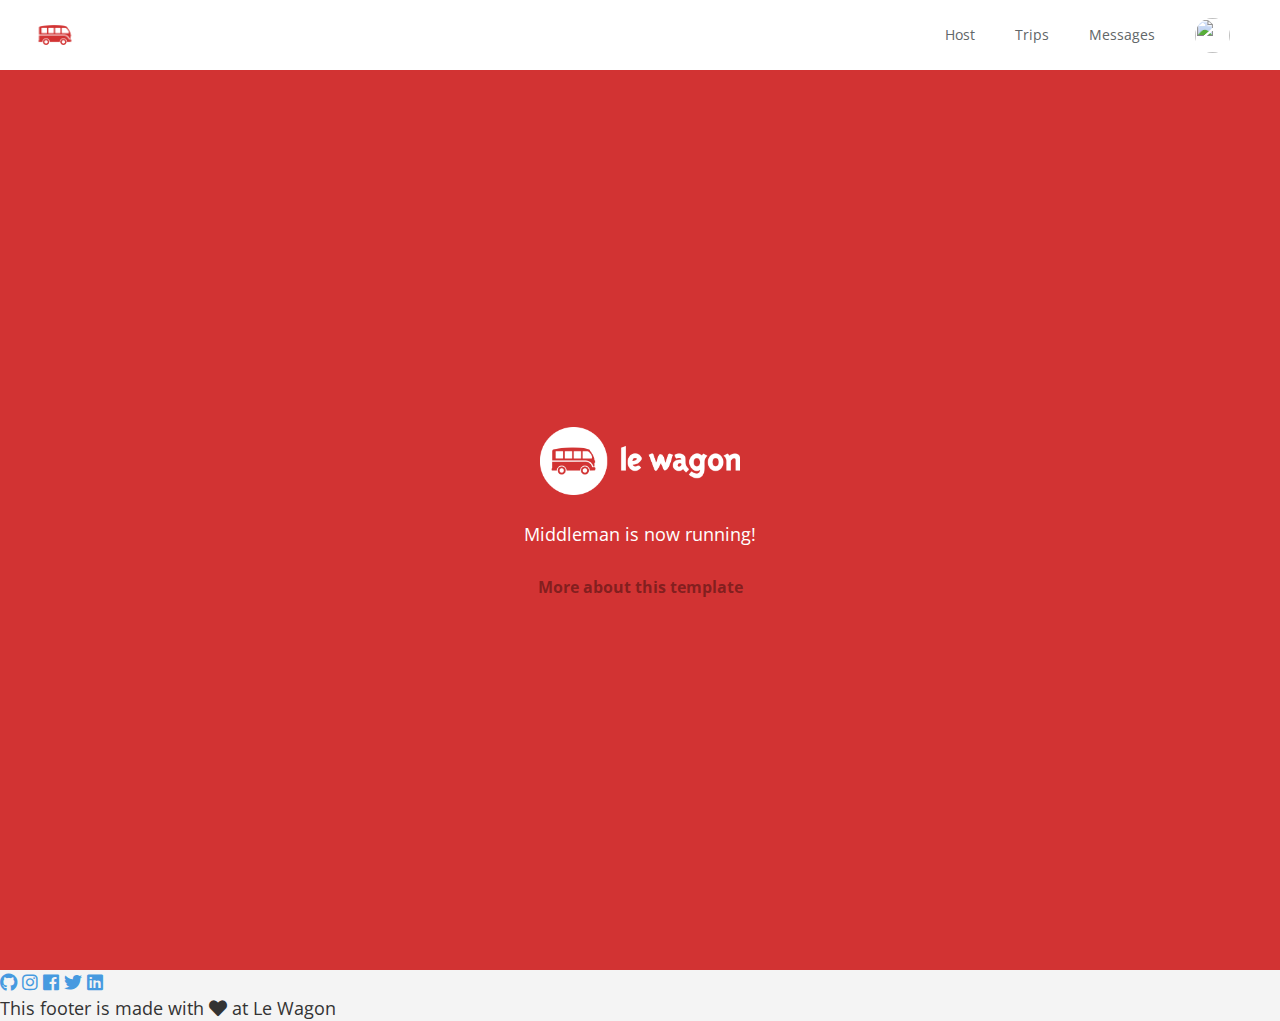
==== commit 549c132a: "Automated commit at 2018-11-05 10:21:38 UTC by middleman-deploy 2.0.0-alpha" ====
--- a/index.html
+++ b/index.html
@@ -12,6 +12,45 @@
     <link href="images/favicon-f15af148.png" rel="icon" type="image/png" />
   </head>
   <body>
+    <div class="navbar-wagon">
+  <!-- Logo -->
+  <a href="/" class="navbar-wagon-brand">
+    <img src="images/logo-acc9c0ec.png" alt="logo">
+  </a>
+
+  <!-- Right Navigation -->
+  <div class="navbar-wagon-right hidden-xs hidden-sm">
+
+    <a href="" class="navbar-wagon-item navbar-wagon-link">Host</a>
+    <a href="" class="navbar-wagon-item navbar-wagon-link">Trips</a>
+    <a href="" class="navbar-wagon-item navbar-wagon-link">Messages</a>
+
+    <!-- Profile picture with dropdown list -->
+    <div class="navbar-wagon-item">
+      <div class="dropdown">
+        <img src="https://kitt.lewagon.com/placeholder/users/ssaunier" class="avatar dropdown-toggle" id="navbar-wagon-menu" data-toggle="dropdown">
+        <ul class="dropdown-menu dropdown-menu-right navbar-wagon-dropdown-menu">
+          <li><a href="#">Profile</a></li>
+          <li><a href="#">Dashboard</a></li>
+          <li><a href="#">Log Out</a></li>
+        </ul>
+      </div>
+    </div>
+  </div>
+
+  <!-- Dropdown appearing on mobile only -->
+  <div class="navbar-wagon-item hidden-md hidden-lg">
+    <div class="dropdown">
+      <i class="fa fa-bars dropdown-toggle" data-toggle="dropdown"></i>
+      <ul class="dropdown-menu dropdown-menu-right navbar-wagon-dropdown-menu">
+        <li><a href="#">Host</a></li>
+        <li><a href="#">Trips</a></li>
+        <li><a href="#">Messagese</a></li>
+      </ul>
+    </div>
+  </div>
+</div>
+   <!-- inject layouts/_navbar.html.erb -->
     <div id="home">
   <div class="home-content">
     <img src="images/logo-acc9c0ec.png" width="200" alt="Logo" />
@@ -24,5 +63,18 @@
   </div>
 </div>
 
+    <div class="footer">
+  <div class="footer-links">
+    <a href="#"><i class="fab fa-github"></i></a>
+    <a href="#"><i class="fab fa-instagram"></i></a>
+    <a href="#"><i class="fab fa-facebook"></i></a>
+    <a href="#"><i class="fab fa-twitter"></i></a>
+    <a href="#"><i class="fab fa-linkedin"></i></a>
+  </div>
+  <div class="footer-copyright">
+    This footer is made with <i class="fa fa-heart"></i> at Le Wagon
+  </div>
+</div>
+   <!-- inject layouts/_footer.html.erb -->
   </body>
 </html>
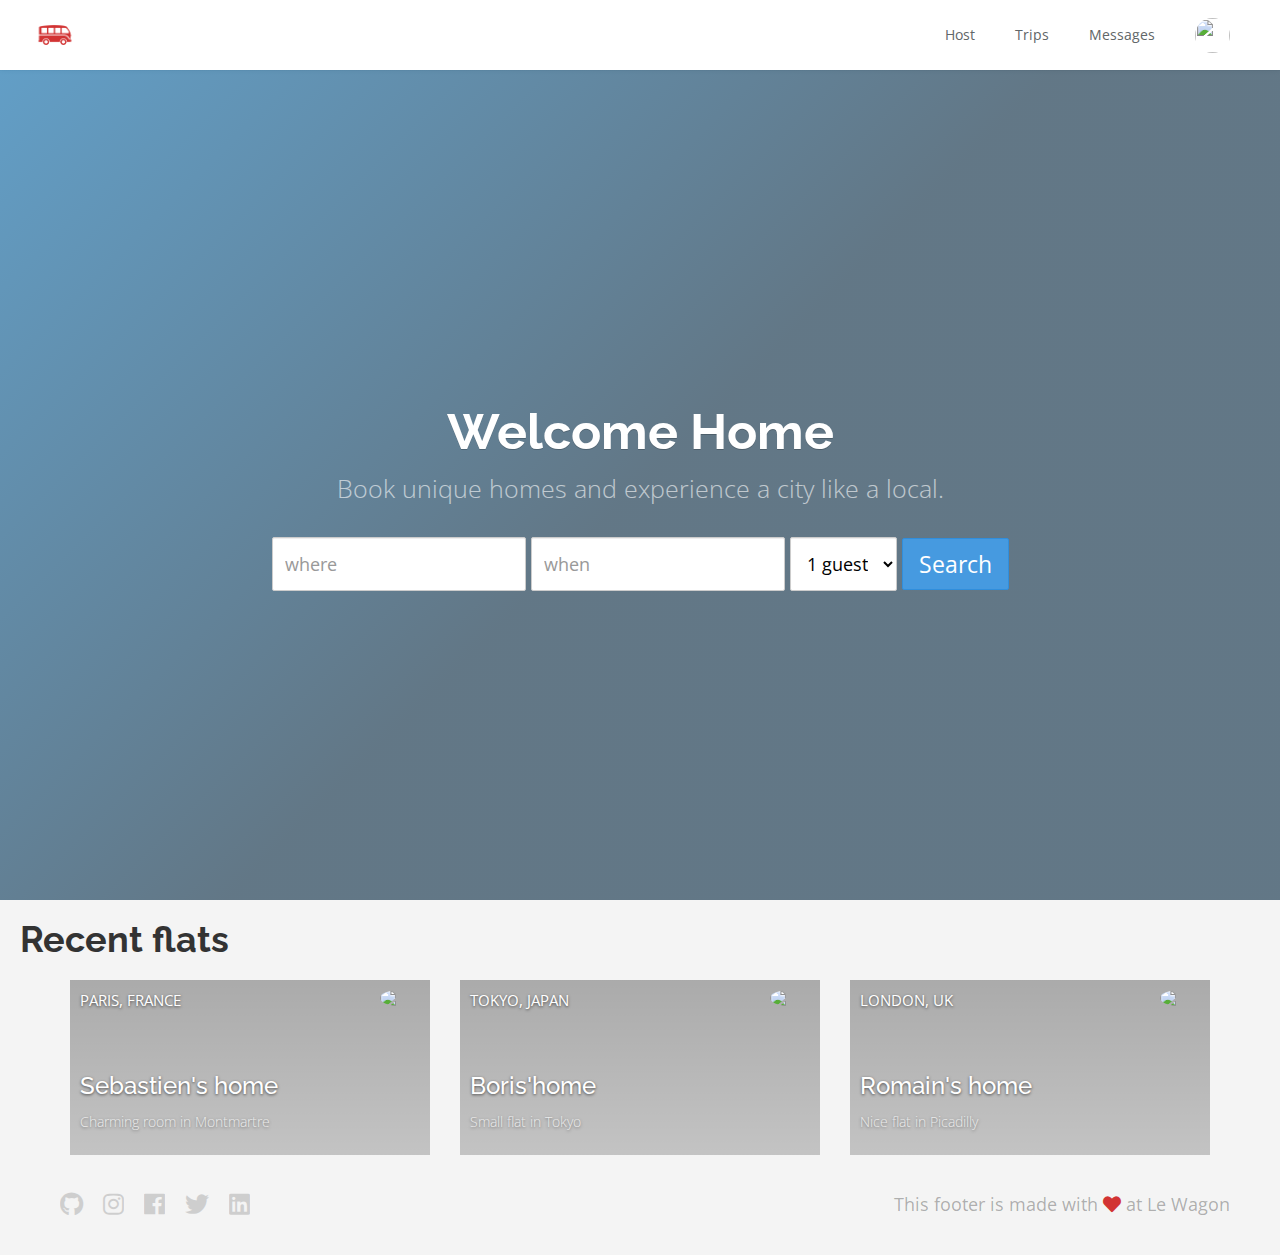
==== commit 88ba1b42: "Automated commit at 2018-11-05 12:59:23 UTC by middleman-deploy 2.0.0-alpha" ====
--- a/index.html
+++ b/index.html
@@ -7,7 +7,7 @@
           content="width=device-width, initial-scale=1, shrink-to-fit=no">
     <!-- Use the title from a page's frontmatter if it has one -->
     <title>Le Wagon - Middleman</title>
-    <link href="stylesheets/application-d8451641.css" rel="stylesheet" />
+    <link href="stylesheets/application-251111ef.css" rel="stylesheet" />
     <script src="javascripts/application-93de88c9.js"></script>
     <link href="images/favicon-f15af148.png" rel="icon" type="image/png" />
   </head>
@@ -51,17 +51,68 @@
   </div>
 </div>
    <!-- inject layouts/_navbar.html.erb -->
-    <div id="home">
-  <div class="home-content">
-    <img src="images/logo-acc9c0ec.png" width="200" alt="Logo" />
-    <p>
-      Middleman is now running!
-    </p>
-    <p class="about">
-      <a href="about.html">More about this template</a>
-    </p>
+    
+<div class="banner" style="background-image: linear-gradient(-225deg, rgba(0,101,168,0.6) 0%, rgba(0,36,61,0.6) 50%), url('https://kitt.lewagon.com/placeholder/cities/paris');">
+  <div class="banner-content">
+    <h1>Welcome Home</h1>
+    <p>Book unique homes and experience a city like a local.</p>
+      <form action="#" class="form-inline ">
+        <input class="form-control form-research" type="text" placeholder="where">
+        <input type="text" class="form-control form-research" placeholder="when">
+        <select name="" id="" class="form-control form-research">
+          <option value="">1 guest</option>
+          <option value="">2 guest</option>
+          <option value="">3 guest</option>
+        </select>
+        <a class="btn btn-primary btn-lg">Search</a>
+      </form>
   </div>
 </div>
+<h2 class="cards-title">Recent flats</h2>
+
+<div class="container">
+  <div class="row">
+    <div class="col-xs-12 col-sm-4">
+      <div class="card" style="background-image: linear-gradient(rgba(0,0,0,0.3), rgba(0,0,0,0.2)), url('https://kitt.lewagon.com/placeholder/cities/paris');">
+        <div class="card-category">PARIS, FRANCE</div>
+        <div class="card-description">
+          <h2>Sebastien's home</h2>
+          <p>Charming room in Montmartre</p>
+        </div>
+        <img class="card-user" src="https://kitt.lewagon.com/placeholder/users/ssaunier">
+        <a class="card-link" href="#" ></a>
+      </div>
+    </div>
+    <div class="col-xs-12 col-sm-4">
+      <div class="card" style="background-image: linear-gradient(rgba(0,0,0,0.3), rgba(0,0,0,0.2)), url('https://kitt.lewagon.com/placeholder/cities/tokyo');">
+        <div class="card-category">TOKYO, JAPAN</div>
+        <div class="card-description">
+          <h2>Boris'home</h2>
+          <p>Small flat in Tokyo</p>
+        </div>
+        <img class="card-user" src="https://kitt.lewagon.com/placeholder/users/papillard">
+        <a class="card-link" href="#" ></a>
+      </div>
+    </div>
+    <div class="col-xs-12 col-sm-4">
+      <div class="card" style="background-image: linear-gradient(rgba(0,0,0,0.3), rgba(0,0,0,0.2)), url('https://kitt.lewagon.com/placeholder/cities/rio');">
+        <div class="card-category">LONDON, UK</div>
+        <div class="card-description">
+          <h2>Romain's home</h2>
+          <p>Nice flat in Picadilly</p>
+        </div>
+        <img class="card-user" src="https://kitt.lewagon.com/placeholder/users/monsieurpaillard">
+        <a class="card-link" href="#" ></a>
+      </div>
+    </div>
+  </div>
+</div>
+
+
+ </div>
+
+
+  </div>
 
     <div class="footer">
   <div class="footer-links">
--- a/stylesheets/application-251111ef.css
+++ b/stylesheets/application-251111ef.css
@@ -0,0 +1,8 @@
+@import url("https://fonts.googleapis.com/css?family=Open+Sans:400,300,700|Raleway:400,100,300,700,500");/*!
+ * Bootstrap v3.3.7 (http://getbootstrap.com)
+ * Copyright 2011-2016 Twitter, Inc.
+ * Licensed under MIT (https://github.com/twbs/bootstrap/blob/master/LICENSE)
+ *//*! normalize.css v3.0.3 | MIT License | github.com/necolas/normalize.css */html{font-family:sans-serif;-ms-text-size-adjust:100%;-webkit-text-size-adjust:100%}body{margin:0}article,aside,details,figcaption,figure,footer,header,hgroup,main,menu,nav,section,summary{display:block}audio,canvas,progress,video{display:inline-block;vertical-align:baseline}audio:not([controls]){display:none;height:0}[hidden],template{display:none}a{background-color:transparent}a:active,a:hover{outline:0}abbr[title]{border-bottom:1px dotted}b,strong{font-weight:bold}dfn{font-style:italic}h1{font-size:2em;margin:0.67em 0}mark{background:#ff0;color:#000}small{font-size:80%}sub,sup{font-size:75%;line-height:0;position:relative;vertical-align:baseline}sup{top:-0.5em}sub{bottom:-0.25em}img{border:0}svg:not(:root){overflow:hidden}figure{margin:1em 40px}hr{-webkit-box-sizing:content-box;box-sizing:content-box;height:0}pre{overflow:auto}code,kbd,pre,samp{font-family:monospace, monospace;font-size:1em}button,input,optgroup,select,textarea{color:inherit;font:inherit;margin:0}button{overflow:visible}button,select{text-transform:none}button,html input[type="button"],input[type="reset"],input[type="submit"]{-webkit-appearance:button;cursor:pointer}button[disabled],html input[disabled]{cursor:default}button::-moz-focus-inner,input::-moz-focus-inner{border:0;padding:0}input{line-height:normal}input[type="checkbox"],input[type="radio"]{-webkit-box-sizing:border-box;box-sizing:border-box;padding:0}input[type="number"]::-webkit-inner-spin-button,input[type="number"]::-webkit-outer-spin-button{height:auto}input[type="search"]{-webkit-appearance:textfield;-webkit-box-sizing:content-box;box-sizing:content-box}input[type="search"]::-webkit-search-cancel-button,input[type="search"]::-webkit-search-decoration{-webkit-appearance:none}fieldset{border:1px solid #c0c0c0;margin:0 2px;padding:0.35em 0.625em 0.75em}legend{border:0;padding:0}textarea{overflow:auto}optgroup{font-weight:bold}table{border-collapse:collapse;border-spacing:0}td,th{padding:0}/*! Source: https://github.com/h5bp/html5-boilerplate/blob/master/src/css/main.css */@media print{*,*:before,*:after{background:transparent !important;color:#000 !important;-webkit-box-shadow:none !important;box-shadow:none !important;text-shadow:none !important}a,a:visited{text-decoration:underline}a[href]:after{content:" (" attr(href) ")"}abbr[title]:after{content:" (" attr(title) ")"}a[href^="#"]:after,a[href^="javascript:"]:after{content:""}pre,blockquote{border:1px solid #999;page-break-inside:avoid}thead{display:table-header-group}tr,img{page-break-inside:avoid}img{max-width:100% !important}p,h2,h3{orphans:3;widows:3}h2,h3{page-break-after:avoid}.navbar{display:none}.btn>.caret,.dropup>.btn>.caret{border-top-color:#000 !important}.label{border:1px solid #000}.table{border-collapse:collapse !important}.table td,.table th{background-color:#fff !important}.table-bordered th,.table-bordered td{border:1px solid #ddd !important}}@font-face{font-family:'Glyphicons Halflings';src:url("../assets/bootstrap/glyphicons-halflings-regular-86b6f62b.eot");src:url("../assets/bootstrap/glyphicons-halflings-regular-86b6f62b.eot?#iefix") format("embedded-opentype"),url("../assets/bootstrap/glyphicons-halflings-regular-ca35b697.woff2") format("woff2"),url("../assets/bootstrap/glyphicons-halflings-regular-278e49a8.woff") format("woff"),url("../assets/bootstrap/glyphicons-halflings-regular-44bc1850.ttf") format("truetype"),url("../assets/bootstrap/glyphicons-halflings-regular-de51a849.svg#glyphicons_halflingsregular") format("svg")}.glyphicon{position:relative;top:1px;display:inline-block;font-family:'Glyphicons Halflings';font-style:normal;font-weight:normal;line-height:1;-webkit-font-smoothing:antialiased;-moz-osx-font-smoothing:grayscale}.glyphicon-asterisk:before{content:"\002a"}.glyphicon-plus:before{content:"\002b"}.glyphicon-euro:before,.glyphicon-eur:before{content:"\20ac"}.glyphicon-minus:before{content:"\2212"}.glyphicon-cloud:before{content:"\2601"}.glyphicon-envelope:before{content:"\2709"}.glyphicon-pencil:before{content:"\270f"}.glyphicon-glass:before{content:"\e001"}.glyphicon-music:before{content:"\e002"}.glyphicon-search:before{content:"\e003"}.glyphicon-heart:before{content:"\e005"}.glyphicon-star:before{content:"\e006"}.glyphicon-star-empty:before{content:"\e007"}.glyphicon-user:before{content:"\e008"}.glyphicon-film:before{content:"\e009"}.glyphicon-th-large:before{content:"\e010"}.glyphicon-th:before{content:"\e011"}.glyphicon-th-list:before{content:"\e012"}.glyphicon-ok:before{content:"\e013"}.glyphicon-remove:before{content:"\e014"}.glyphicon-zoom-in:before{content:"\e015"}.glyphicon-zoom-out:before{content:"\e016"}.glyphicon-off:before{content:"\e017"}.glyphicon-signal:before{content:"\e018"}.glyphicon-cog:before{content:"\e019"}.glyphicon-trash:before{content:"\e020"}.glyphicon-home:before{content:"\e021"}.glyphicon-file:before{content:"\e022"}.glyphicon-time:before{content:"\e023"}.glyphicon-road:before{content:"\e024"}.glyphicon-download-alt:before{content:"\e025"}.glyphicon-download:before{content:"\e026"}.glyphicon-upload:before{content:"\e027"}.glyphicon-inbox:before{content:"\e028"}.glyphicon-play-circle:before{content:"\e029"}.glyphicon-repeat:before{content:"\e030"}.glyphicon-refresh:before{content:"\e031"}.glyphicon-list-alt:before{content:"\e032"}.glyphicon-lock:before{content:"\e033"}.glyphicon-flag:before{content:"\e034"}.glyphicon-headphones:before{content:"\e035"}.glyphicon-volume-off:before{content:"\e036"}.glyphicon-volume-down:before{content:"\e037"}.glyphicon-volume-up:before{content:"\e038"}.glyphicon-qrcode:before{content:"\e039"}.glyphicon-barcode:before{content:"\e040"}.glyphicon-tag:before{content:"\e041"}.glyphicon-tags:before{content:"\e042"}.glyphicon-book:before{content:"\e043"}.glyphicon-bookmark:before{content:"\e044"}.glyphicon-print:before{content:"\e045"}.glyphicon-camera:before{content:"\e046"}.glyphicon-font:before{content:"\e047"}.glyphicon-bold:before{content:"\e048"}.glyphicon-italic:before{content:"\e049"}.glyphicon-text-height:before{content:"\e050"}.glyphicon-text-width:before{content:"\e051"}.glyphicon-align-left:before{content:"\e052"}.glyphicon-align-center:before{content:"\e053"}.glyphicon-align-right:before{content:"\e054"}.glyphicon-align-justify:before{content:"\e055"}.glyphicon-list:before{content:"\e056"}.glyphicon-indent-left:before{content:"\e057"}.glyphicon-indent-right:before{content:"\e058"}.glyphicon-facetime-video:before{content:"\e059"}.glyphicon-picture:before{content:"\e060"}.glyphicon-map-marker:before{content:"\e062"}.glyphicon-adjust:before{content:"\e063"}.glyphicon-tint:before{content:"\e064"}.glyphicon-edit:before{content:"\e065"}.glyphicon-share:before{content:"\e066"}.glyphicon-check:before{content:"\e067"}.glyphicon-move:before{content:"\e068"}.glyphicon-step-backward:before{content:"\e069"}.glyphicon-fast-backward:before{content:"\e070"}.glyphicon-backward:before{content:"\e071"}.glyphicon-play:before{content:"\e072"}.glyphicon-pause:before{content:"\e073"}.glyphicon-stop:before{content:"\e074"}.glyphicon-forward:before{content:"\e075"}.glyphicon-fast-forward:before{content:"\e076"}.glyphicon-step-forward:before{content:"\e077"}.glyphicon-eject:before{content:"\e078"}.glyphicon-chevron-left:before{content:"\e079"}.glyphicon-chevron-right:before{content:"\e080"}.glyphicon-plus-sign:before{content:"\e081"}.glyphicon-minus-sign:before{content:"\e082"}.glyphicon-remove-sign:before{content:"\e083"}.glyphicon-ok-sign:before{content:"\e084"}.glyphicon-question-sign:before{content:"\e085"}.glyphicon-info-sign:before{content:"\e086"}.glyphicon-screenshot:before{content:"\e087"}.glyphicon-remove-circle:before{content:"\e088"}.glyphicon-ok-circle:before{content:"\e089"}.glyphicon-ban-circle:before{content:"\e090"}.glyphicon-arrow-left:before{content:"\e091"}.glyphicon-arrow-right:before{content:"\e092"}.glyphicon-arrow-up:before{content:"\e093"}.glyphicon-arrow-down:before{content:"\e094"}.glyphicon-share-alt:before{content:"\e095"}.glyphicon-resize-full:before{content:"\e096"}.glyphicon-resize-small:before{content:"\e097"}.glyphicon-exclamation-sign:before{content:"\e101"}.glyphicon-gift:before{content:"\e102"}.glyphicon-leaf:before{content:"\e103"}.glyphicon-fire:before{content:"\e104"}.glyphicon-eye-open:before{content:"\e105"}.glyphicon-eye-close:before{content:"\e106"}.glyphicon-warning-sign:before{content:"\e107"}.glyphicon-plane:before{content:"\e108"}.glyphicon-calendar:before{content:"\e109"}.glyphicon-random:before{content:"\e110"}.glyphicon-comment:before{content:"\e111"}.glyphicon-magnet:before{content:"\e112"}.glyphicon-chevron-up:before{content:"\e113"}.glyphicon-chevron-down:before{content:"\e114"}.glyphicon-retweet:before{content:"\e115"}.glyphicon-shopping-cart:before{content:"\e116"}.glyphicon-folder-close:before{content:"\e117"}.glyphicon-folder-open:before{content:"\e118"}.glyphicon-resize-vertical:before{content:"\e119"}.glyphicon-resize-horizontal:before{content:"\e120"}.glyphicon-hdd:before{content:"\e121"}.glyphicon-bullhorn:before{content:"\e122"}.glyphicon-bell:before{content:"\e123"}.glyphicon-certificate:before{content:"\e124"}.glyphicon-thumbs-up:before{content:"\e125"}.glyphicon-thumbs-down:before{content:"\e126"}.glyphicon-hand-right:before{content:"\e127"}.glyphicon-hand-left:before{content:"\e128"}.glyphicon-hand-up:before{content:"\e129"}.glyphicon-hand-down:before{content:"\e130"}.glyphicon-circle-arrow-right:before{content:"\e131"}.glyphicon-circle-arrow-left:before{content:"\e132"}.glyphicon-circle-arrow-up:before{content:"\e133"}.glyphicon-circle-arrow-down:before{content:"\e134"}.glyphicon-globe:before{content:"\e135"}.glyphicon-wrench:before{content:"\e136"}.glyphicon-tasks:before{content:"\e137"}.glyphicon-filter:before{content:"\e138"}.glyphicon-briefcase:before{content:"\e139"}.glyphicon-fullscreen:before{content:"\e140"}.glyphicon-dashboard:before{content:"\e141"}.glyphicon-paperclip:before{content:"\e142"}.glyphicon-heart-empty:before{content:"\e143"}.glyphicon-link:before{content:"\e144"}.glyphicon-phone:before{content:"\e145"}.glyphicon-pushpin:before{content:"\e146"}.glyphicon-usd:before{content:"\e148"}.glyphicon-gbp:before{content:"\e149"}.glyphicon-sort:before{content:"\e150"}.glyphicon-sort-by-alphabet:before{content:"\e151"}.glyphicon-sort-by-alphabet-alt:before{content:"\e152"}.glyphicon-sort-by-order:before{content:"\e153"}.glyphicon-sort-by-order-alt:before{content:"\e154"}.glyphicon-sort-by-attributes:before{content:"\e155"}.glyphicon-sort-by-attributes-alt:before{content:"\e156"}.glyphicon-unchecked:before{content:"\e157"}.glyphicon-expand:before{content:"\e158"}.glyphicon-collapse-down:before{content:"\e159"}.glyphicon-collapse-up:before{content:"\e160"}.glyphicon-log-in:before{content:"\e161"}.glyphicon-flash:before{content:"\e162"}.glyphicon-log-out:before{content:"\e163"}.glyphicon-new-window:before{content:"\e164"}.glyphicon-record:before{content:"\e165"}.glyphicon-save:before{content:"\e166"}.glyphicon-open:before{content:"\e167"}.glyphicon-saved:before{content:"\e168"}.glyphicon-import:before{content:"\e169"}.glyphicon-export:before{content:"\e170"}.glyphicon-send:before{content:"\e171"}.glyphicon-floppy-disk:before{content:"\e172"}.glyphicon-floppy-saved:before{content:"\e173"}.glyphicon-floppy-remove:before{content:"\e174"}.glyphicon-floppy-save:before{content:"\e175"}.glyphicon-floppy-open:before{content:"\e176"}.glyphicon-credit-card:before{content:"\e177"}.glyphicon-transfer:before{content:"\e178"}.glyphicon-cutlery:before{content:"\e179"}.glyphicon-header:before{content:"\e180"}.glyphicon-compressed:before{content:"\e181"}.glyphicon-earphone:before{content:"\e182"}.glyphicon-phone-alt:before{content:"\e183"}.glyphicon-tower:before{content:"\e184"}.glyphicon-stats:before{content:"\e185"}.glyphicon-sd-video:before{content:"\e186"}.glyphicon-hd-video:before{content:"\e187"}.glyphicon-subtitles:before{content:"\e188"}.glyphicon-sound-stereo:before{content:"\e189"}.glyphicon-sound-dolby:before{content:"\e190"}.glyphicon-sound-5-1:before{content:"\e191"}.glyphicon-sound-6-1:before{content:"\e192"}.glyphicon-sound-7-1:before{content:"\e193"}.glyphicon-copyright-mark:before{content:"\e194"}.glyphicon-registration-mark:before{content:"\e195"}.glyphicon-cloud-download:before{content:"\e197"}.glyphicon-cloud-upload:before{content:"\e198"}.glyphicon-tree-conifer:before{content:"\e199"}.glyphicon-tree-deciduous:before{content:"\e200"}.glyphicon-cd:before{content:"\e201"}.glyphicon-save-file:before{content:"\e202"}.glyphicon-open-file:before{content:"\e203"}.glyphicon-level-up:before{content:"\e204"}.glyphicon-copy:before{content:"\e205"}.glyphicon-paste:before{content:"\e206"}.glyphicon-alert:before{content:"\e209"}.glyphicon-equalizer:before{content:"\e210"}.glyphicon-king:before{content:"\e211"}.glyphicon-queen:before{content:"\e212"}.glyphicon-pawn:before{content:"\e213"}.glyphicon-bishop:before{content:"\e214"}.glyphicon-knight:before{content:"\e215"}.glyphicon-baby-formula:before{content:"\e216"}.glyphicon-tent:before{content:"\26fa"}.glyphicon-blackboard:before{content:"\e218"}.glyphicon-bed:before{content:"\e219"}.glyphicon-apple:before{content:"\f8ff"}.glyphicon-erase:before{content:"\e221"}.glyphicon-hourglass:before{content:"\231b"}.glyphicon-lamp:before{content:"\e223"}.glyphicon-duplicate:before{content:"\e224"}.glyphicon-piggy-bank:before{content:"\e225"}.glyphicon-scissors:before{content:"\e226"}.glyphicon-bitcoin:before{content:"\e227"}.glyphicon-btc:before{content:"\e227"}.glyphicon-xbt:before{content:"\e227"}.glyphicon-yen:before{content:"\00a5"}.glyphicon-jpy:before{content:"\00a5"}.glyphicon-ruble:before{content:"\20bd"}.glyphicon-rub:before{content:"\20bd"}.glyphicon-scale:before{content:"\e230"}.glyphicon-ice-lolly:before{content:"\e231"}.glyphicon-ice-lolly-tasted:before{content:"\e232"}.glyphicon-education:before{content:"\e233"}.glyphicon-option-horizontal:before{content:"\e234"}.glyphicon-option-vertical:before{content:"\e235"}.glyphicon-menu-hamburger:before{content:"\e236"}.glyphicon-modal-window:before{content:"\e237"}.glyphicon-oil:before{content:"\e238"}.glyphicon-grain:before{content:"\e239"}.glyphicon-sunglasses:before{content:"\e240"}.glyphicon-text-size:before{content:"\e241"}.glyphicon-text-color:before{content:"\e242"}.glyphicon-text-background:before{content:"\e243"}.glyphicon-object-align-top:before{content:"\e244"}.glyphicon-object-align-bottom:before{content:"\e245"}.glyphicon-object-align-horizontal:before{content:"\e246"}.glyphicon-object-align-left:before{content:"\e247"}.glyphicon-object-align-vertical:before{content:"\e248"}.glyphicon-object-align-right:before{content:"\e249"}.glyphicon-triangle-right:before{content:"\e250"}.glyphicon-triangle-left:before{content:"\e251"}.glyphicon-triangle-bottom:before{content:"\e252"}.glyphicon-triangle-top:before{content:"\e253"}.glyphicon-console:before{content:"\e254"}.glyphicon-superscript:before{content:"\e255"}.glyphicon-subscript:before{content:"\e256"}.glyphicon-menu-left:before{content:"\e257"}.glyphicon-menu-right:before{content:"\e258"}.glyphicon-menu-down:before{content:"\e259"}.glyphicon-menu-up:before{content:"\e260"}*{-webkit-box-sizing:border-box;box-sizing:border-box}*:before,*:after{-webkit-box-sizing:border-box;box-sizing:border-box}html{font-size:10px;-webkit-tap-highlight-color:transparent}body{font-family:"Open Sans", "Helvetica", "sans-serif";font-size:18px;line-height:1.42857143;color:#333333;background-color:#F4F4F4}input,button,select,textarea{font-family:inherit;font-size:inherit;line-height:inherit}a{color:#469AE0;text-decoration:none}a:hover,a:focus{color:#1f74ba;text-decoration:underline}a:focus{outline:5px auto -webkit-focus-ring-color;outline-offset:-2px}figure{margin:0}img{vertical-align:middle}.img-responsive{display:block;max-width:100%;height:auto}.img-rounded{border-radius:2px}.img-thumbnail{padding:4px;line-height:1.42857143;background-color:#F4F4F4;border:1px solid #ddd;border-radius:2px;-webkit-transition:all 0.2s ease-in-out;transition:all 0.2s ease-in-out;display:inline-block;max-width:100%;height:auto}.img-circle{border-radius:50%}hr{margin-top:25px;margin-bottom:25px;border:0;border-top:1px solid #eeeeee}.sr-only{position:absolute;width:1px;height:1px;margin:-1px;padding:0;overflow:hidden;clip:rect(0, 0, 0, 0);border:0}.sr-only-focusable:active,.sr-only-focusable:focus{position:static;width:auto;height:auto;margin:0;overflow:visible;clip:auto}[role="button"]{cursor:pointer}h1,h2,h3,h4,h5,h6,.h1,.h2,.h3,.h4,.h5,.h6{font-family:"Raleway", "Helvetica", "sans-serif";font-weight:500;line-height:1.1;color:inherit}h1 small,h1 .small,h2 small,h2 .small,h3 small,h3 .small,h4 small,h4 .small,h5 small,h5 .small,h6 small,h6 .small,.h1 small,.h1 .small,.h2 small,.h2 .small,.h3 small,.h3 .small,.h4 small,.h4 .small,.h5 small,.h5 .small,.h6 small,.h6 .small{font-weight:normal;line-height:1;color:#777777}h1,.h1,h2,.h2,h3,.h3{margin-top:25px;margin-bottom:12.5px}h1 small,h1 .small,.h1 small,.h1 .small,h2 small,h2 .small,.h2 small,.h2 .small,h3 small,h3 .small,.h3 small,.h3 .small{font-size:65%}h4,.h4,h5,.h5,h6,.h6{margin-top:12.5px;margin-bottom:12.5px}h4 small,h4 .small,.h4 small,.h4 .small,h5 small,h5 .small,.h5 small,.h5 .small,h6 small,h6 .small,.h6 small,.h6 .small{font-size:75%}h1,.h1{font-size:46px}h2,.h2{font-size:38px}h3,.h3{font-size:31px}h4,.h4{font-size:23px}h5,.h5{font-size:18px}h6,.h6{font-size:16px}p{margin:0 0 12.5px}.lead{margin-bottom:25px;font-size:20px;font-weight:300;line-height:1.4}@media (min-width: 768px){.lead{font-size:27px}}small,.small{font-size:88%}mark,.mark{background-color:#fcf8e3;padding:.2em}.text-left{text-align:left}.text-right{text-align:right}.text-center{text-align:center}.text-justify{text-align:justify}.text-nowrap{white-space:nowrap}.text-lowercase{text-transform:lowercase}.text-uppercase,.initialism{text-transform:uppercase}.text-capitalize{text-transform:capitalize}.text-muted{color:#777777}.text-primary{color:#469AE0}a.text-primary:hover,a.text-primary:focus{color:#2381d0}.text-success{color:#3c763d}a.text-success:hover,a.text-success:focus{color:#2b542c}.text-info{color:#31708f}a.text-info:hover,a.text-info:focus{color:#245269}.text-warning{color:#8a6d3b}a.text-warning:hover,a.text-warning:focus{color:#66512c}.text-danger{color:#a94442}a.text-danger:hover,a.text-danger:focus{color:#843534}.bg-primary{color:#fff}.bg-primary{background-color:#469AE0}a.bg-primary:hover,a.bg-primary:focus{background-color:#2381d0}.bg-success{background-color:#dff0d8}a.bg-success:hover,a.bg-success:focus{background-color:#c1e2b3}.bg-info{background-color:#d9edf7}a.bg-info:hover,a.bg-info:focus{background-color:#afd9ee}.bg-warning{background-color:#fcf8e3}a.bg-warning:hover,a.bg-warning:focus{background-color:#f7ecb5}.bg-danger{background-color:#f2dede}a.bg-danger:hover,a.bg-danger:focus{background-color:#e4b9b9}.page-header{padding-bottom:11.5px;margin:50px 0 25px;border-bottom:1px solid #eeeeee}ul,ol{margin-top:0;margin-bottom:12.5px}ul ul,ul ol,ol ul,ol ol{margin-bottom:0}.list-unstyled{padding-left:0;list-style:none}.list-inline{padding-left:0;list-style:none;margin-left:-5px}.list-inline>li{display:inline-block;padding-left:5px;padding-right:5px}dl{margin-top:0;margin-bottom:25px}dt,dd{line-height:1.42857143}dt{font-weight:bold}dd{margin-left:0}.dl-horizontal dd:before,.dl-horizontal dd:after{content:" ";display:table}.dl-horizontal dd:after{clear:both}@media (min-width: 768px){.dl-horizontal dt{float:left;width:160px;clear:left;text-align:right;overflow:hidden;text-overflow:ellipsis;white-space:nowrap}.dl-horizontal dd{margin-left:180px}}abbr[title],abbr[data-original-title]{cursor:help;border-bottom:1px dotted #777777}.initialism{font-size:90%}blockquote{padding:12.5px 25px;margin:0 0 25px;font-size:22.5px;border-left:5px solid #eeeeee}blockquote p:last-child,blockquote ul:last-child,blockquote ol:last-child{margin-bottom:0}blockquote footer,blockquote small,blockquote .small{display:block;font-size:80%;line-height:1.42857143;color:#777777}blockquote footer:before,blockquote small:before,blockquote .small:before{content:'\2014 \00A0'}.blockquote-reverse,blockquote.pull-right{padding-right:15px;padding-left:0;border-right:5px solid #eeeeee;border-left:0;text-align:right}.blockquote-reverse footer:before,.blockquote-reverse small:before,.blockquote-reverse .small:before,blockquote.pull-right footer:before,blockquote.pull-right small:before,blockquote.pull-right .small:before{content:''}.blockquote-reverse footer:after,.blockquote-reverse small:after,.blockquote-reverse .small:after,blockquote.pull-right footer:after,blockquote.pull-right small:after,blockquote.pull-right .small:after{content:'\00A0 \2014'}address{margin-bottom:25px;font-style:normal;line-height:1.42857143}code,kbd,pre,samp{font-family:Menlo, Monaco, Consolas, "Courier New", monospace}code{padding:2px 4px;font-size:90%;color:#c7254e;background-color:#f9f2f4;border-radius:2px}kbd{padding:2px 4px;font-size:90%;color:#fff;background-color:#333;border-radius:2px;-webkit-box-shadow:inset 0 -1px 0 rgba(0,0,0,0.25);box-shadow:inset 0 -1px 0 rgba(0,0,0,0.25)}kbd kbd{padding:0;font-size:100%;font-weight:bold;-webkit-box-shadow:none;box-shadow:none}pre{display:block;padding:12px;margin:0 0 12.5px;font-size:17px;line-height:1.42857143;word-break:break-all;word-wrap:break-word;color:#333333;background-color:#f5f5f5;border:1px solid #ccc;border-radius:2px}pre code{padding:0;font-size:inherit;color:inherit;white-space:pre-wrap;background-color:transparent;border-radius:0}.pre-scrollable{max-height:340px;overflow-y:scroll}.container{margin-right:auto;margin-left:auto;padding-left:15px;padding-right:15px}.container:before,.container:after{content:" ";display:table}.container:after{clear:both}@media (min-width: 768px){.container{width:750px}}@media (min-width: 992px){.container{width:970px}}@media (min-width: 1200px){.container{width:1170px}}.container-fluid{margin-right:auto;margin-left:auto;padding-left:15px;padding-right:15px}.container-fluid:before,.container-fluid:after{content:" ";display:table}.container-fluid:after{clear:both}.row{margin-left:-15px;margin-right:-15px}.row:before,.row:after{content:" ";display:table}.row:after{clear:both}.col-xs-1,.col-sm-1,.col-md-1,.col-lg-1,.col-xs-2,.col-sm-2,.col-md-2,.col-lg-2,.col-xs-3,.col-sm-3,.col-md-3,.col-lg-3,.col-xs-4,.col-sm-4,.col-md-4,.col-lg-4,.col-xs-5,.col-sm-5,.col-md-5,.col-lg-5,.col-xs-6,.col-sm-6,.col-md-6,.col-lg-6,.col-xs-7,.col-sm-7,.col-md-7,.col-lg-7,.col-xs-8,.col-sm-8,.col-md-8,.col-lg-8,.col-xs-9,.col-sm-9,.col-md-9,.col-lg-9,.col-xs-10,.col-sm-10,.col-md-10,.col-lg-10,.col-xs-11,.col-sm-11,.col-md-11,.col-lg-11,.col-xs-12,.col-sm-12,.col-md-12,.col-lg-12{position:relative;min-height:1px;padding-left:15px;padding-right:15px}.col-xs-1,.col-xs-2,.col-xs-3,.col-xs-4,.col-xs-5,.col-xs-6,.col-xs-7,.col-xs-8,.col-xs-9,.col-xs-10,.col-xs-11,.col-xs-12{float:left}.col-xs-1{width:8.33333333%}.col-xs-2{width:16.66666667%}.col-xs-3{width:25%}.col-xs-4{width:33.33333333%}.col-xs-5{width:41.66666667%}.col-xs-6{width:50%}.col-xs-7{width:58.33333333%}.col-xs-8{width:66.66666667%}.col-xs-9{width:75%}.col-xs-10{width:83.33333333%}.col-xs-11{width:91.66666667%}.col-xs-12{width:100%}.col-xs-pull-0{right:auto}.col-xs-pull-1{right:8.33333333%}.col-xs-pull-2{right:16.66666667%}.col-xs-pull-3{right:25%}.col-xs-pull-4{right:33.33333333%}.col-xs-pull-5{right:41.66666667%}.col-xs-pull-6{right:50%}.col-xs-pull-7{right:58.33333333%}.col-xs-pull-8{right:66.66666667%}.col-xs-pull-9{right:75%}.col-xs-pull-10{right:83.33333333%}.col-xs-pull-11{right:91.66666667%}.col-xs-pull-12{right:100%}.col-xs-push-0{left:auto}.col-xs-push-1{left:8.33333333%}.col-xs-push-2{left:16.66666667%}.col-xs-push-3{left:25%}.col-xs-push-4{left:33.33333333%}.col-xs-push-5{left:41.66666667%}.col-xs-push-6{left:50%}.col-xs-push-7{left:58.33333333%}.col-xs-push-8{left:66.66666667%}.col-xs-push-9{left:75%}.col-xs-push-10{left:83.33333333%}.col-xs-push-11{left:91.66666667%}.col-xs-push-12{left:100%}.col-xs-offset-0{margin-left:0%}.col-xs-offset-1{margin-left:8.33333333%}.col-xs-offset-2{margin-left:16.66666667%}.col-xs-offset-3{margin-left:25%}.col-xs-offset-4{margin-left:33.33333333%}.col-xs-offset-5{margin-left:41.66666667%}.col-xs-offset-6{margin-left:50%}.col-xs-offset-7{margin-left:58.33333333%}.col-xs-offset-8{margin-left:66.66666667%}.col-xs-offset-9{margin-left:75%}.col-xs-offset-10{margin-left:83.33333333%}.col-xs-offset-11{margin-left:91.66666667%}.col-xs-offset-12{margin-left:100%}@media (min-width: 768px){.col-sm-1,.col-sm-2,.col-sm-3,.col-sm-4,.col-sm-5,.col-sm-6,.col-sm-7,.col-sm-8,.col-sm-9,.col-sm-10,.col-sm-11,.col-sm-12{float:left}.col-sm-1{width:8.33333333%}.col-sm-2{width:16.66666667%}.col-sm-3{width:25%}.col-sm-4{width:33.33333333%}.col-sm-5{width:41.66666667%}.col-sm-6{width:50%}.col-sm-7{width:58.33333333%}.col-sm-8{width:66.66666667%}.col-sm-9{width:75%}.col-sm-10{width:83.33333333%}.col-sm-11{width:91.66666667%}.col-sm-12{width:100%}.col-sm-pull-0{right:auto}.col-sm-pull-1{right:8.33333333%}.col-sm-pull-2{right:16.66666667%}.col-sm-pull-3{right:25%}.col-sm-pull-4{right:33.33333333%}.col-sm-pull-5{right:41.66666667%}.col-sm-pull-6{right:50%}.col-sm-pull-7{right:58.33333333%}.col-sm-pull-8{right:66.66666667%}.col-sm-pull-9{right:75%}.col-sm-pull-10{right:83.33333333%}.col-sm-pull-11{right:91.66666667%}.col-sm-pull-12{right:100%}.col-sm-push-0{left:auto}.col-sm-push-1{left:8.33333333%}.col-sm-push-2{left:16.66666667%}.col-sm-push-3{left:25%}.col-sm-push-4{left:33.33333333%}.col-sm-push-5{left:41.66666667%}.col-sm-push-6{left:50%}.col-sm-push-7{left:58.33333333%}.col-sm-push-8{left:66.66666667%}.col-sm-push-9{left:75%}.col-sm-push-10{left:83.33333333%}.col-sm-push-11{left:91.66666667%}.col-sm-push-12{left:100%}.col-sm-offset-0{margin-left:0%}.col-sm-offset-1{margin-left:8.33333333%}.col-sm-offset-2{margin-left:16.66666667%}.col-sm-offset-3{margin-left:25%}.col-sm-offset-4{margin-left:33.33333333%}.col-sm-offset-5{margin-left:41.66666667%}.col-sm-offset-6{margin-left:50%}.col-sm-offset-7{margin-left:58.33333333%}.col-sm-offset-8{margin-left:66.66666667%}.col-sm-offset-9{margin-left:75%}.col-sm-offset-10{margin-left:83.33333333%}.col-sm-offset-11{margin-left:91.66666667%}.col-sm-offset-12{margin-left:100%}}@media (min-width: 992px){.col-md-1,.col-md-2,.col-md-3,.col-md-4,.col-md-5,.col-md-6,.col-md-7,.col-md-8,.col-md-9,.col-md-10,.col-md-11,.col-md-12{float:left}.col-md-1{width:8.33333333%}.col-md-2{width:16.66666667%}.col-md-3{width:25%}.col-md-4{width:33.33333333%}.col-md-5{width:41.66666667%}.col-md-6{width:50%}.col-md-7{width:58.33333333%}.col-md-8{width:66.66666667%}.col-md-9{width:75%}.col-md-10{width:83.33333333%}.col-md-11{width:91.66666667%}.col-md-12{width:100%}.col-md-pull-0{right:auto}.col-md-pull-1{right:8.33333333%}.col-md-pull-2{right:16.66666667%}.col-md-pull-3{right:25%}.col-md-pull-4{right:33.33333333%}.col-md-pull-5{right:41.66666667%}.col-md-pull-6{right:50%}.col-md-pull-7{right:58.33333333%}.col-md-pull-8{right:66.66666667%}.col-md-pull-9{right:75%}.col-md-pull-10{right:83.33333333%}.col-md-pull-11{right:91.66666667%}.col-md-pull-12{right:100%}.col-md-push-0{left:auto}.col-md-push-1{left:8.33333333%}.col-md-push-2{left:16.66666667%}.col-md-push-3{left:25%}.col-md-push-4{left:33.33333333%}.col-md-push-5{left:41.66666667%}.col-md-push-6{left:50%}.col-md-push-7{left:58.33333333%}.col-md-push-8{left:66.66666667%}.col-md-push-9{left:75%}.col-md-push-10{left:83.33333333%}.col-md-push-11{left:91.66666667%}.col-md-push-12{left:100%}.col-md-offset-0{margin-left:0%}.col-md-offset-1{margin-left:8.33333333%}.col-md-offset-2{margin-left:16.66666667%}.col-md-offset-3{margin-left:25%}.col-md-offset-4{margin-left:33.33333333%}.col-md-offset-5{margin-left:41.66666667%}.col-md-offset-6{margin-left:50%}.col-md-offset-7{margin-left:58.33333333%}.col-md-offset-8{margin-left:66.66666667%}.col-md-offset-9{margin-left:75%}.col-md-offset-10{margin-left:83.33333333%}.col-md-offset-11{margin-left:91.66666667%}.col-md-offset-12{margin-left:100%}}@media (min-width: 1200px){.col-lg-1,.col-lg-2,.col-lg-3,.col-lg-4,.col-lg-5,.col-lg-6,.col-lg-7,.col-lg-8,.col-lg-9,.col-lg-10,.col-lg-11,.col-lg-12{float:left}.col-lg-1{width:8.33333333%}.col-lg-2{width:16.66666667%}.col-lg-3{width:25%}.col-lg-4{width:33.33333333%}.col-lg-5{width:41.66666667%}.col-lg-6{width:50%}.col-lg-7{width:58.33333333%}.col-lg-8{width:66.66666667%}.col-lg-9{width:75%}.col-lg-10{width:83.33333333%}.col-lg-11{width:91.66666667%}.col-lg-12{width:100%}.col-lg-pull-0{right:auto}.col-lg-pull-1{right:8.33333333%}.col-lg-pull-2{right:16.66666667%}.col-lg-pull-3{right:25%}.col-lg-pull-4{right:33.33333333%}.col-lg-pull-5{right:41.66666667%}.col-lg-pull-6{right:50%}.col-lg-pull-7{right:58.33333333%}.col-lg-pull-8{right:66.66666667%}.col-lg-pull-9{right:75%}.col-lg-pull-10{right:83.33333333%}.col-lg-pull-11{right:91.66666667%}.col-lg-pull-12{right:100%}.col-lg-push-0{left:auto}.col-lg-push-1{left:8.33333333%}.col-lg-push-2{left:16.66666667%}.col-lg-push-3{left:25%}.col-lg-push-4{left:33.33333333%}.col-lg-push-5{left:41.66666667%}.col-lg-push-6{left:50%}.col-lg-push-7{left:58.33333333%}.col-lg-push-8{left:66.66666667%}.col-lg-push-9{left:75%}.col-lg-push-10{left:83.33333333%}.col-lg-push-11{left:91.66666667%}.col-lg-push-12{left:100%}.col-lg-offset-0{margin-left:0%}.col-lg-offset-1{margin-left:8.33333333%}.col-lg-offset-2{margin-left:16.66666667%}.col-lg-offset-3{margin-left:25%}.col-lg-offset-4{margin-left:33.33333333%}.col-lg-offset-5{margin-left:41.66666667%}.col-lg-offset-6{margin-left:50%}.col-lg-offset-7{margin-left:58.33333333%}.col-lg-offset-8{margin-left:66.66666667%}.col-lg-offset-9{margin-left:75%}.col-lg-offset-10{margin-left:83.33333333%}.col-lg-offset-11{margin-left:91.66666667%}.col-lg-offset-12{margin-left:100%}}table{background-color:transparent}caption{padding-top:8px;padding-bottom:8px;color:#777777;text-align:left}th{text-align:left}.table{width:100%;max-width:100%;margin-bottom:25px}.table>thead>tr>th,.table>thead>tr>td,.table>tbody>tr>th,.table>tbody>tr>td,.table>tfoot>tr>th,.table>tfoot>tr>td{padding:8px;line-height:1.42857143;vertical-align:top;border-top:1px solid #ddd}.table>thead>tr>th{vertical-align:bottom;border-bottom:2px solid #ddd}.table>caption+thead>tr:first-child>th,.table>caption+thead>tr:first-child>td,.table>colgroup+thead>tr:first-child>th,.table>colgroup+thead>tr:first-child>td,.table>thead:first-child>tr:first-child>th,.table>thead:first-child>tr:first-child>td{border-top:0}.table>tbody+tbody{border-top:2px solid #ddd}.table .table{background-color:#F4F4F4}.table-condensed>thead>tr>th,.table-condensed>thead>tr>td,.table-condensed>tbody>tr>th,.table-condensed>tbody>tr>td,.table-condensed>tfoot>tr>th,.table-condensed>tfoot>tr>td{padding:5px}.table-bordered{border:1px solid #ddd}.table-bordered>thead>tr>th,.table-bordered>thead>tr>td,.table-bordered>tbody>tr>th,.table-bordered>tbody>tr>td,.table-bordered>tfoot>tr>th,.table-bordered>tfoot>tr>td{border:1px solid #ddd}.table-bordered>thead>tr>th,.table-bordered>thead>tr>td{border-bottom-width:2px}.table-striped>tbody>tr:nth-of-type(odd){background-color:#f9f9f9}.table-hover>tbody>tr:hover{background-color:#f5f5f5}table col[class*="col-"]{position:static;float:none;display:table-column}table td[class*="col-"],table th[class*="col-"]{position:static;float:none;display:table-cell}.table>thead>tr>td.active,.table>thead>tr>th.active,.table>thead>tr.active>td,.table>thead>tr.active>th,.table>tbody>tr>td.active,.table>tbody>tr>th.active,.table>tbody>tr.active>td,.table>tbody>tr.active>th,.table>tfoot>tr>td.active,.table>tfoot>tr>th.active,.table>tfoot>tr.active>td,.table>tfoot>tr.active>th{background-color:#f5f5f5}.table-hover>tbody>tr>td.active:hover,.table-hover>tbody>tr>th.active:hover,.table-hover>tbody>tr.active:hover>td,.table-hover>tbody>tr:hover>.active,.table-hover>tbody>tr.active:hover>th{background-color:#e8e8e8}.table>thead>tr>td.success,.table>thead>tr>th.success,.table>thead>tr.success>td,.table>thead>tr.success>th,.table>tbody>tr>td.success,.table>tbody>tr>th.success,.table>tbody>tr.success>td,.table>tbody>tr.success>th,.table>tfoot>tr>td.success,.table>tfoot>tr>th.success,.table>tfoot>tr.success>td,.table>tfoot>tr.success>th{background-color:#dff0d8}.table-hover>tbody>tr>td.success:hover,.table-hover>tbody>tr>th.success:hover,.table-hover>tbody>tr.success:hover>td,.table-hover>tbody>tr:hover>.success,.table-hover>tbody>tr.success:hover>th{background-color:#d0e9c6}.table>thead>tr>td.info,.table>thead>tr>th.info,.table>thead>tr.info>td,.table>thead>tr.info>th,.table>tbody>tr>td.info,.table>tbody>tr>th.info,.table>tbody>tr.info>td,.table>tbody>tr.info>th,.table>tfoot>tr>td.info,.table>tfoot>tr>th.info,.table>tfoot>tr.info>td,.table>tfoot>tr.info>th{background-color:#d9edf7}.table-hover>tbody>tr>td.info:hover,.table-hover>tbody>tr>th.info:hover,.table-hover>tbody>tr.info:hover>td,.table-hover>tbody>tr:hover>.info,.table-hover>tbody>tr.info:hover>th{background-color:#c4e3f3}.table>thead>tr>td.warning,.table>thead>tr>th.warning,.table>thead>tr.warning>td,.table>thead>tr.warning>th,.table>tbody>tr>td.warning,.table>tbody>tr>th.warning,.table>tbody>tr.warning>td,.table>tbody>tr.warning>th,.table>tfoot>tr>td.warning,.table>tfoot>tr>th.warning,.table>tfoot>tr.warning>td,.table>tfoot>tr.warning>th{background-color:#fcf8e3}.table-hover>tbody>tr>td.warning:hover,.table-hover>tbody>tr>th.warning:hover,.table-hover>tbody>tr.warning:hover>td,.table-hover>tbody>tr:hover>.warning,.table-hover>tbody>tr.warning:hover>th{background-color:#faf2cc}.table>thead>tr>td.danger,.table>thead>tr>th.danger,.table>thead>tr.danger>td,.table>thead>tr.danger>th,.table>tbody>tr>td.danger,.table>tbody>tr>th.danger,.table>tbody>tr.danger>td,.table>tbody>tr.danger>th,.table>tfoot>tr>td.danger,.table>tfoot>tr>th.danger,.table>tfoot>tr.danger>td,.table>tfoot>tr.danger>th{background-color:#f2dede}.table-hover>tbody>tr>td.danger:hover,.table-hover>tbody>tr>th.danger:hover,.table-hover>tbody>tr.danger:hover>td,.table-hover>tbody>tr:hover>.danger,.table-hover>tbody>tr.danger:hover>th{background-color:#ebcccc}.table-responsive{overflow-x:auto;min-height:0.01%}@media screen and (max-width: 767px){.table-responsive{width:100%;margin-bottom:18.75px;overflow-y:hidden;-ms-overflow-style:-ms-autohiding-scrollbar;border:1px solid #ddd}.table-responsive>.table{margin-bottom:0}.table-responsive>.table>thead>tr>th,.table-responsive>.table>thead>tr>td,.table-responsive>.table>tbody>tr>th,.table-responsive>.table>tbody>tr>td,.table-responsive>.table>tfoot>tr>th,.table-responsive>.table>tfoot>tr>td{white-space:nowrap}.table-responsive>.table-bordered{border:0}.table-responsive>.table-bordered>thead>tr>th:first-child,.table-responsive>.table-bordered>thead>tr>td:first-child,.table-responsive>.table-bordered>tbody>tr>th:first-child,.table-responsive>.table-bordered>tbody>tr>td:first-child,.table-responsive>.table-bordered>tfoot>tr>th:first-child,.table-responsive>.table-bordered>tfoot>tr>td:first-child{border-left:0}.table-responsive>.table-bordered>thead>tr>th:last-child,.table-responsive>.table-bordered>thead>tr>td:last-child,.table-responsive>.table-bordered>tbody>tr>th:last-child,.table-responsive>.table-bordered>tbody>tr>td:last-child,.table-responsive>.table-bordered>tfoot>tr>th:last-child,.table-responsive>.table-bordered>tfoot>tr>td:last-child{border-right:0}.table-responsive>.table-bordered>tbody>tr:last-child>th,.table-responsive>.table-bordered>tbody>tr:last-child>td,.table-responsive>.table-bordered>tfoot>tr:last-child>th,.table-responsive>.table-bordered>tfoot>tr:last-child>td{border-bottom:0}}fieldset{padding:0;margin:0;border:0;min-width:0}legend{display:block;width:100%;padding:0;margin-bottom:25px;font-size:27px;line-height:inherit;color:#333333;border:0;border-bottom:1px solid #e5e5e5}label{display:inline-block;max-width:100%;margin-bottom:5px;font-weight:bold}input[type="search"]{-webkit-box-sizing:border-box;box-sizing:border-box}input[type="radio"],input[type="checkbox"]{margin:4px 0 0;margin-top:1px \9;line-height:normal}input[type="file"]{display:block}input[type="range"]{display:block;width:100%}select[multiple],select[size]{height:auto}input[type="file"]:focus,input[type="radio"]:focus,input[type="checkbox"]:focus{outline:5px auto -webkit-focus-ring-color;outline-offset:-2px}output{display:block;padding-top:7px;font-size:18px;line-height:1.42857143;color:#000000}.form-control{display:block;width:100%;height:39px;padding:6px 12px;font-size:18px;line-height:1.42857143;color:#000000;background-color:#fff;background-image:none;border:1px solid #ccc;border-radius:2px;-webkit-box-shadow:inset 0 1px 1px rgba(0,0,0,0.075);box-shadow:inset 0 1px 1px rgba(0,0,0,0.075);-webkit-transition:border-color ease-in-out 0.15s, box-shadow ease-in-out 0.15s;-webkit-transition:border-color ease-in-out 0.15s, -webkit-box-shadow ease-in-out 0.15s;transition:border-color ease-in-out 0.15s, -webkit-box-shadow ease-in-out 0.15s;transition:border-color ease-in-out 0.15s, box-shadow ease-in-out 0.15s;transition:border-color ease-in-out 0.15s, box-shadow ease-in-out 0.15s, -webkit-box-shadow ease-in-out 0.15s}.form-control:focus{border-color:#66afe9;outline:0;-webkit-box-shadow:inset 0 1px 1px rgba(0,0,0,0.075),0 0 8px rgba(102,175,233,0.6);box-shadow:inset 0 1px 1px rgba(0,0,0,0.075),0 0 8px rgba(102,175,233,0.6)}.form-control::-moz-placeholder{color:#999;opacity:1}.form-control:-ms-input-placeholder{color:#999}.form-control::-webkit-input-placeholder{color:#999}.form-control::-ms-expand{border:0;background-color:transparent}.form-control[disabled],.form-control[readonly],fieldset[disabled] .form-control{background-color:#eeeeee;opacity:1}.form-control[disabled],fieldset[disabled] .form-control{cursor:not-allowed}textarea.form-control{height:auto}input[type="search"]{-webkit-appearance:none}@media screen and (-webkit-min-device-pixel-ratio: 0){input[type="date"].form-control,input[type="time"].form-control,input[type="datetime-local"].form-control,input[type="month"].form-control{line-height:39px}input[type="date"].input-sm,.input-group-sm>input[type="date"].form-control,.input-group-sm>input[type="date"].input-group-addon,.input-group-sm>.input-group-btn>input[type="date"].btn,.input-group-sm input[type="date"],input[type="time"].input-sm,.input-group-sm>input[type="time"].form-control,.input-group-sm>input[type="time"].input-group-addon,.input-group-sm>.input-group-btn>input[type="time"].btn,.input-group-sm input[type="time"],input[type="datetime-local"].input-sm,.input-group-sm>input[type="datetime-local"].form-control,.input-group-sm>input[type="datetime-local"].input-group-addon,.input-group-sm>.input-group-btn>input[type="datetime-local"].btn,.input-group-sm input[type="datetime-local"],input[type="month"].input-sm,.input-group-sm>input[type="month"].form-control,.input-group-sm>input[type="month"].input-group-addon,.input-group-sm>.input-group-btn>input[type="month"].btn,.input-group-sm input[type="month"]{line-height:36px}input[type="date"].input-lg,.input-group-lg>input[type="date"].form-control,.input-group-lg>input[type="date"].input-group-addon,.input-group-lg>.input-group-btn>input[type="date"].btn,.input-group-lg input[type="date"],input[type="time"].input-lg,.input-group-lg>input[type="time"].form-control,.input-group-lg>input[type="time"].input-group-addon,.input-group-lg>.input-group-btn>input[type="time"].btn,.input-group-lg input[type="time"],input[type="datetime-local"].input-lg,.input-group-lg>input[type="datetime-local"].form-control,.input-group-lg>input[type="datetime-local"].input-group-addon,.input-group-lg>.input-group-btn>input[type="datetime-local"].btn,.input-group-lg input[type="datetime-local"],input[type="month"].input-lg,.input-group-lg>input[type="month"].form-control,.input-group-lg>input[type="month"].input-group-addon,.input-group-lg>.input-group-btn>input[type="month"].btn,.input-group-lg input[type="month"]{line-height:53px}}.form-group{margin-bottom:15px}.radio,.checkbox{position:relative;display:block;margin-top:10px;margin-bottom:10px}.radio label,.checkbox label{min-height:25px;padding-left:20px;margin-bottom:0;font-weight:normal;cursor:pointer}.radio input[type="radio"],.radio-inline input[type="radio"],.checkbox input[type="checkbox"],.checkbox-inline input[type="checkbox"]{position:absolute;margin-left:-20px;margin-top:4px \9}.radio+.radio,.checkbox+.checkbox{margin-top:-5px}.radio-inline,.checkbox-inline{position:relative;display:inline-block;padding-left:20px;margin-bottom:0;vertical-align:middle;font-weight:normal;cursor:pointer}.radio-inline+.radio-inline,.checkbox-inline+.checkbox-inline{margin-top:0;margin-left:10px}input[type="radio"][disabled],input[type="radio"].disabled,fieldset[disabled] input[type="radio"],input[type="checkbox"][disabled],input[type="checkbox"].disabled,fieldset[disabled] input[type="checkbox"]{cursor:not-allowed}.radio-inline.disabled,fieldset[disabled] .radio-inline,.checkbox-inline.disabled,fieldset[disabled] .checkbox-inline{cursor:not-allowed}.radio.disabled label,fieldset[disabled] .radio label,.checkbox.disabled label,fieldset[disabled] .checkbox label{cursor:not-allowed}.form-control-static{padding-top:7px;padding-bottom:7px;margin-bottom:0;min-height:43px}.form-control-static.input-lg,.input-group-lg>.form-control-static.form-control,.input-group-lg>.form-control-static.input-group-addon,.input-group-lg>.input-group-btn>.form-control-static.btn,.form-control-static.input-sm,.input-group-sm>.form-control-static.form-control,.input-group-sm>.form-control-static.input-group-addon,.input-group-sm>.input-group-btn>.form-control-static.btn{padding-left:0;padding-right:0}.input-sm,.input-group-sm>.form-control,.input-group-sm>.input-group-addon,.input-group-sm>.input-group-btn>.btn{height:36px;padding:5px 10px;font-size:16px;line-height:1.5;border-radius:2px}select.input-sm,.input-group-sm>select.form-control,.input-group-sm>select.input-group-addon,.input-group-sm>.input-group-btn>select.btn{height:36px;line-height:36px}textarea.input-sm,.input-group-sm>textarea.form-control,.input-group-sm>textarea.input-group-addon,.input-group-sm>.input-group-btn>textarea.btn,select[multiple].input-sm,.input-group-sm>select[multiple].form-control,.input-group-sm>select[multiple].input-group-addon,.input-group-sm>.input-group-btn>select[multiple].btn{height:auto}.form-group-sm .form-control{height:36px;padding:5px 10px;font-size:16px;line-height:1.5;border-radius:2px}.form-group-sm select.form-control{height:36px;line-height:36px}.form-group-sm textarea.form-control,.form-group-sm select[multiple].form-control{height:auto}.form-group-sm .form-control-static{height:36px;min-height:41px;padding:6px 10px;font-size:16px;line-height:1.5}.input-lg,.input-group-lg>.form-control,.input-group-lg>.input-group-addon,.input-group-lg>.input-group-btn>.btn{height:53px;padding:10px 16px;font-size:23px;line-height:1.3333333;border-radius:2px}select.input-lg,.input-group-lg>select.form-control,.input-group-lg>select.input-group-addon,.input-group-lg>.input-group-btn>select.btn{height:53px;line-height:53px}textarea.input-lg,.input-group-lg>textarea.form-control,.input-group-lg>textarea.input-group-addon,.input-group-lg>.input-group-btn>textarea.btn,select[multiple].input-lg,.input-group-lg>select[multiple].form-control,.input-group-lg>select[multiple].input-group-addon,.input-group-lg>.input-group-btn>select[multiple].btn{height:auto}.form-group-lg .form-control{height:53px;padding:10px 16px;font-size:23px;line-height:1.3333333;border-radius:2px}.form-group-lg select.form-control{height:53px;line-height:53px}.form-group-lg textarea.form-control,.form-group-lg select[multiple].form-control{height:auto}.form-group-lg .form-control-static{height:53px;min-height:48px;padding:11px 16px;font-size:23px;line-height:1.3333333}.has-feedback{position:relative}.has-feedback .form-control{padding-right:48.75px}.form-control-feedback{position:absolute;top:0;right:0;z-index:2;display:block;width:39px;height:39px;line-height:39px;text-align:center;pointer-events:none}.input-lg+.form-control-feedback,.input-group-lg>.form-control+.form-control-feedback,.input-group-lg>.input-group-addon+.form-control-feedback,.input-group-lg>.input-group-btn>.btn+.form-control-feedback,.input-group-lg+.form-control-feedback,.form-group-lg .form-control+.form-control-feedback{width:53px;height:53px;line-height:53px}.input-sm+.form-control-feedback,.input-group-sm>.form-control+.form-control-feedback,.input-group-sm>.input-group-addon+.form-control-feedback,.input-group-sm>.input-group-btn>.btn+.form-control-feedback,.input-group-sm+.form-control-feedback,.form-group-sm .form-control+.form-control-feedback{width:36px;height:36px;line-height:36px}.has-success .help-block,.has-success .control-label,.has-success .radio,.has-success .checkbox,.has-success .radio-inline,.has-success .checkbox-inline,.has-success.radio label,.has-success.checkbox label,.has-success.radio-inline label,.has-success.checkbox-inline label{color:#3c763d}.has-success .form-control{border-color:#3c763d;-webkit-box-shadow:inset 0 1px 1px rgba(0,0,0,0.075);box-shadow:inset 0 1px 1px rgba(0,0,0,0.075)}.has-success .form-control:focus{border-color:#2b542c;-webkit-box-shadow:inset 0 1px 1px rgba(0,0,0,0.075),0 0 6px #67b168;box-shadow:inset 0 1px 1px rgba(0,0,0,0.075),0 0 6px #67b168}.has-success .input-group-addon{color:#3c763d;border-color:#3c763d;background-color:#dff0d8}.has-success .form-control-feedback{color:#3c763d}.has-warning .help-block,.has-warning .control-label,.has-warning .radio,.has-warning .checkbox,.has-warning .radio-inline,.has-warning .checkbox-inline,.has-warning.radio label,.has-warning.checkbox label,.has-warning.radio-inline label,.has-warning.checkbox-inline label{color:#8a6d3b}.has-warning .form-control{border-color:#8a6d3b;-webkit-box-shadow:inset 0 1px 1px rgba(0,0,0,0.075);box-shadow:inset 0 1px 1px rgba(0,0,0,0.075)}.has-warning .form-control:focus{border-color:#66512c;-webkit-box-shadow:inset 0 1px 1px rgba(0,0,0,0.075),0 0 6px #c0a16b;box-shadow:inset 0 1px 1px rgba(0,0,0,0.075),0 0 6px #c0a16b}.has-warning .input-group-addon{color:#8a6d3b;border-color:#8a6d3b;background-color:#fcf8e3}.has-warning .form-control-feedback{color:#8a6d3b}.has-error .help-block,.has-error .control-label,.has-error .radio,.has-error .checkbox,.has-error .radio-inline,.has-error .checkbox-inline,.has-error.radio label,.has-error.checkbox label,.has-error.radio-inline label,.has-error.checkbox-inline label{color:#a94442}.has-error .form-control{border-color:#a94442;-webkit-box-shadow:inset 0 1px 1px rgba(0,0,0,0.075);box-shadow:inset 0 1px 1px rgba(0,0,0,0.075)}.has-error .form-control:focus{border-color:#843534;-webkit-box-shadow:inset 0 1px 1px rgba(0,0,0,0.075),0 0 6px #ce8483;box-shadow:inset 0 1px 1px rgba(0,0,0,0.075),0 0 6px #ce8483}.has-error .input-group-addon{color:#a94442;border-color:#a94442;background-color:#f2dede}.has-error .form-control-feedback{color:#a94442}.has-feedback label ~ .form-control-feedback{top:30px}.has-feedback label.sr-only ~ .form-control-feedback{top:0}.help-block{display:block;margin-top:5px;margin-bottom:10px;color:#737373}@media (min-width: 768px){.form-inline .form-group{display:inline-block;margin-bottom:0;vertical-align:middle}.form-inline .form-control{display:inline-block;width:auto;vertical-align:middle}.form-inline .form-control-static{display:inline-block}.form-inline .input-group{display:inline-table;vertical-align:middle}.form-inline .input-group .input-group-addon,.form-inline .input-group .input-group-btn,.form-inline .input-group .form-control{width:auto}.form-inline .input-group>.form-control{width:100%}.form-inline .control-label{margin-bottom:0;vertical-align:middle}.form-inline .radio,.form-inline .checkbox{display:inline-block;margin-top:0;margin-bottom:0;vertical-align:middle}.form-inline .radio label,.form-inline .checkbox label{padding-left:0}.form-inline .radio input[type="radio"],.form-inline .checkbox input[type="checkbox"]{position:relative;margin-left:0}.form-inline .has-feedback .form-control-feedback{top:0}}.form-horizontal .radio,.form-horizontal .checkbox,.form-horizontal .radio-inline,.form-horizontal .checkbox-inline{margin-top:0;margin-bottom:0;padding-top:7px}.form-horizontal .radio,.form-horizontal .checkbox{min-height:32px}.form-horizontal .form-group{margin-left:-15px;margin-right:-15px}.form-horizontal .form-group:before,.form-horizontal .form-group:after{content:" ";display:table}.form-horizontal .form-group:after{clear:both}@media (min-width: 768px){.form-horizontal .control-label{text-align:right;margin-bottom:0;padding-top:7px}}.form-horizontal .has-feedback .form-control-feedback{right:15px}@media (min-width: 768px){.form-horizontal .form-group-lg .control-label{padding-top:11px;font-size:23px}}@media (min-width: 768px){.form-horizontal .form-group-sm .control-label{padding-top:6px;font-size:16px}}.btn{display:inline-block;margin-bottom:0;font-weight:normal;text-align:center;vertical-align:middle;-ms-touch-action:manipulation;touch-action:manipulation;cursor:pointer;background-image:none;border:1px solid transparent;white-space:nowrap;padding:6px 12px;font-size:18px;line-height:1.42857143;border-radius:2px;-webkit-user-select:none;-moz-user-select:none;-ms-user-select:none;user-select:none}.btn:focus,.btn.focus,.btn:active:focus,.btn:active.focus,.btn.active:focus,.btn.active.focus{outline:5px auto -webkit-focus-ring-color;outline-offset:-2px}.btn:hover,.btn:focus,.btn.focus{color:#333;text-decoration:none}.btn:active,.btn.active{outline:0;background-image:none;-webkit-box-shadow:inset 0 3px 5px rgba(0,0,0,0.125);box-shadow:inset 0 3px 5px rgba(0,0,0,0.125)}.btn.disabled,.btn[disabled],fieldset[disabled] .btn{cursor:not-allowed;opacity:0.65;filter:alpha(opacity=65);-webkit-box-shadow:none;box-shadow:none}a.btn.disabled,fieldset[disabled] a.btn{pointer-events:none}.btn-default{color:#333;background-color:#fff;border-color:#ccc}.btn-default:focus,.btn-default.focus{color:#333;background-color:#e6e6e6;border-color:#8c8c8c}.btn-default:hover{color:#333;background-color:#e6e6e6;border-color:#adadad}.btn-default:active,.btn-default.active,.open>.btn-default.dropdown-toggle{color:#333;background-color:#e6e6e6;border-color:#adadad}.btn-default:active:hover,.btn-default:active:focus,.btn-default:active.focus,.btn-default.active:hover,.btn-default.active:focus,.btn-default.active.focus,.open>.btn-default.dropdown-toggle:hover,.open>.btn-default.dropdown-toggle:focus,.open>.btn-default.dropdown-toggle.focus{color:#333;background-color:#d4d4d4;border-color:#8c8c8c}.btn-default:active,.btn-default.active,.open>.btn-default.dropdown-toggle{background-image:none}.btn-default.disabled:hover,.btn-default.disabled:focus,.btn-default.disabled.focus,.btn-default[disabled]:hover,.btn-default[disabled]:focus,.btn-default[disabled].focus,fieldset[disabled] .btn-default:hover,fieldset[disabled] .btn-default:focus,fieldset[disabled] .btn-default.focus{background-color:#fff;border-color:#ccc}.btn-default .badge{color:#fff;background-color:#333}.btn-primary{color:#fff;background-color:#469AE0;border-color:#308edc}.btn-primary:focus,.btn-primary.focus{color:#fff;background-color:#2381d0;border-color:#144b79}.btn-primary:hover{color:#fff;background-color:#2381d0;border-color:#1e6eb2}.btn-primary:active,.btn-primary.active,.open>.btn-primary.dropdown-toggle{color:#fff;background-color:#2381d0;border-color:#1e6eb2}.btn-primary:active:hover,.btn-primary:active:focus,.btn-primary:active.focus,.btn-primary.active:hover,.btn-primary.active:focus,.btn-primary.active.focus,.open>.btn-primary.dropdown-toggle:hover,.open>.btn-primary.dropdown-toggle:focus,.open>.btn-primary.dropdown-toggle.focus{color:#fff;background-color:#1e6eb2;border-color:#144b79}.btn-primary:active,.btn-primary.active,.open>.btn-primary.dropdown-toggle{background-image:none}.btn-primary.disabled:hover,.btn-primary.disabled:focus,.btn-primary.disabled.focus,.btn-primary[disabled]:hover,.btn-primary[disabled]:focus,.btn-primary[disabled].focus,fieldset[disabled] .btn-primary:hover,fieldset[disabled] .btn-primary:focus,fieldset[disabled] .btn-primary.focus{background-color:#469AE0;border-color:#308edc}.btn-primary .badge{color:#469AE0;background-color:#fff}.btn-success{color:#fff;background-color:#32B796;border-color:#2da386}.btn-success:focus,.btn-success.focus{color:#fff;background-color:#278f75;border-color:#113f34}.btn-success:hover{color:#fff;background-color:#278f75;border-color:#1f735e}.btn-success:active,.btn-success.active,.open>.btn-success.dropdown-toggle{color:#fff;background-color:#278f75;border-color:#1f735e}.btn-success:active:hover,.btn-success:active:focus,.btn-success:active.focus,.btn-success.active:hover,.btn-success.active:focus,.btn-success.active.focus,.open>.btn-success.dropdown-toggle:hover,.open>.btn-success.dropdown-toggle:focus,.open>.btn-success.dropdown-toggle.focus{color:#fff;background-color:#1f735e;border-color:#113f34}.btn-success:active,.btn-success.active,.open>.btn-success.dropdown-toggle{background-image:none}.btn-success.disabled:hover,.btn-success.disabled:focus,.btn-success.disabled.focus,.btn-success[disabled]:hover,.btn-success[disabled]:focus,.btn-success[disabled].focus,fieldset[disabled] .btn-success:hover,fieldset[disabled] .btn-success:focus,fieldset[disabled] .btn-success.focus{background-color:#32B796;border-color:#2da386}.btn-success .badge{color:#32B796;background-color:#fff}.btn-info{color:#fff;background-color:#FDB631;border-color:#fdad18}.btn-info:focus,.btn-info.focus{color:#fff;background-color:#f9a302;border-color:#946101}.btn-info:hover{color:#fff;background-color:#f9a302;border-color:#d58c02}.btn-info:active,.btn-info.active,.open>.btn-info.dropdown-toggle{color:#fff;background-color:#f9a302;border-color:#d58c02}.btn-info:active:hover,.btn-info:active:focus,.btn-info:active.focus,.btn-info.active:hover,.btn-info.active:focus,.btn-info.active.focus,.open>.btn-info.dropdown-toggle:hover,.open>.btn-info.dropdown-toggle:focus,.open>.btn-info.dropdown-toggle.focus{color:#fff;background-color:#d58c02;border-color:#946101}.btn-info:active,.btn-info.active,.open>.btn-info.dropdown-toggle{background-image:none}.btn-info.disabled:hover,.btn-info.disabled:focus,.btn-info.disabled.focus,.btn-info[disabled]:hover,.btn-info[disabled]:focus,.btn-info[disabled].focus,fieldset[disabled] .btn-info:hover,fieldset[disabled] .btn-info:focus,fieldset[disabled] .btn-info.focus{background-color:#FDB631;border-color:#fdad18}.btn-info .badge{color:#FDB631;background-color:#fff}.btn-warning{color:#fff;background-color:#E67E22;border-color:#d67118}.btn-warning:focus,.btn-warning.focus{color:#fff;background-color:#bf6516;border-color:#64350b}.btn-warning:hover{color:#fff;background-color:#bf6516;border-color:#9f5412}.btn-warning:active,.btn-warning.active,.open>.btn-warning.dropdown-toggle{color:#fff;background-color:#bf6516;border-color:#9f5412}.btn-warning:active:hover,.btn-warning:active:focus,.btn-warning:active.focus,.btn-warning.active:hover,.btn-warning.active:focus,.btn-warning.active.focus,.open>.btn-warning.dropdown-toggle:hover,.open>.btn-warning.dropdown-toggle:focus,.open>.btn-warning.dropdown-toggle.focus{color:#fff;background-color:#9f5412;border-color:#64350b}.btn-warning:active,.btn-warning.active,.open>.btn-warning.dropdown-toggle{background-image:none}.btn-warning.disabled:hover,.btn-warning.disabled:focus,.btn-warning.disabled.focus,.btn-warning[disabled]:hover,.btn-warning[disabled]:focus,.btn-warning[disabled].focus,fieldset[disabled] .btn-warning:hover,fieldset[disabled] .btn-warning:focus,fieldset[disabled] .btn-warning.focus{background-color:#E67E22;border-color:#d67118}.btn-warning .badge{color:#E67E22;background-color:#fff}.btn-danger{color:#fff;background-color:#EE5F5B;border-color:#ec4844}.btn-danger:focus,.btn-danger.focus{color:#fff;background-color:#e9322d;border-color:#9f1411}.btn-danger:hover{color:#fff;background-color:#e9322d;border-color:#dc1c17}.btn-danger:active,.btn-danger.active,.open>.btn-danger.dropdown-toggle{color:#fff;background-color:#e9322d;border-color:#dc1c17}.btn-danger:active:hover,.btn-danger:active:focus,.btn-danger:active.focus,.btn-danger.active:hover,.btn-danger.active:focus,.btn-danger.active.focus,.open>.btn-danger.dropdown-toggle:hover,.open>.btn-danger.dropdown-toggle:focus,.open>.btn-danger.dropdown-toggle.focus{color:#fff;background-color:#dc1c17;border-color:#9f1411}.btn-danger:active,.btn-danger.active,.open>.btn-danger.dropdown-toggle{background-image:none}.btn-danger.disabled:hover,.btn-danger.disabled:focus,.btn-danger.disabled.focus,.btn-danger[disabled]:hover,.btn-danger[disabled]:focus,.btn-danger[disabled].focus,fieldset[disabled] .btn-danger:hover,fieldset[disabled] .btn-danger:focus,fieldset[disabled] .btn-danger.focus{background-color:#EE5F5B;border-color:#ec4844}.btn-danger .badge{color:#EE5F5B;background-color:#fff}.btn-link{color:#469AE0;font-weight:normal;border-radius:0}.btn-link,.btn-link:active,.btn-link.active,.btn-link[disabled],fieldset[disabled] .btn-link{background-color:transparent;-webkit-box-shadow:none;box-shadow:none}.btn-link,.btn-link:hover,.btn-link:focus,.btn-link:active{border-color:transparent}.btn-link:hover,.btn-link:focus{color:#1f74ba;text-decoration:underline;background-color:transparent}.btn-link[disabled]:hover,.btn-link[disabled]:focus,fieldset[disabled] .btn-link:hover,fieldset[disabled] .btn-link:focus{color:#777777;text-decoration:none}.btn-lg,.btn-group-lg>.btn{padding:10px 16px;font-size:23px;line-height:1.3333333;border-radius:2px}.btn-sm,.btn-group-sm>.btn{padding:5px 10px;font-size:16px;line-height:1.5;border-radius:2px}.btn-xs,.btn-group-xs>.btn{padding:1px 5px;font-size:16px;line-height:1.5;border-radius:2px}.btn-block{display:block;width:100%}.btn-block+.btn-block{margin-top:5px}input[type="submit"].btn-block,input[type="reset"].btn-block,input[type="button"].btn-block{width:100%}.fade{opacity:0;-webkit-transition:opacity 0.15s linear;transition:opacity 0.15s linear}.fade.in{opacity:1}.collapse{display:none}.collapse.in{display:block}tr.collapse.in{display:table-row}tbody.collapse.in{display:table-row-group}.collapsing{position:relative;height:0;overflow:hidden;-webkit-transition-property:height, visibility;transition-property:height, visibility;-webkit-transition-duration:0.35s;transition-duration:0.35s;-webkit-transition-timing-function:ease;transition-timing-function:ease}.caret{display:inline-block;width:0;height:0;margin-left:2px;vertical-align:middle;border-top:4px dashed;border-top:4px solid \9;border-right:4px solid transparent;border-left:4px solid transparent}.dropup,.dropdown{position:relative}.dropdown-toggle:focus{outline:0}.dropdown-menu{position:absolute;top:100%;left:0;z-index:1000;display:none;float:left;min-width:160px;padding:5px 0;margin:2px 0 0;list-style:none;font-size:18px;text-align:left;background-color:#fff;border:1px solid #ccc;border:1px solid rgba(0,0,0,0.15);border-radius:2px;-webkit-box-shadow:0 6px 12px rgba(0,0,0,0.175);box-shadow:0 6px 12px rgba(0,0,0,0.175);background-clip:padding-box}.dropdown-menu.pull-right{right:0;left:auto}.dropdown-menu .divider{height:1px;margin:11.5px 0;overflow:hidden;background-color:#e5e5e5}.dropdown-menu>li>a{display:block;padding:3px 20px;clear:both;font-weight:normal;line-height:1.42857143;color:#333333;white-space:nowrap}.dropdown-menu>li>a:hover,.dropdown-menu>li>a:focus{text-decoration:none;color:#262626;background-color:#f5f5f5}.dropdown-menu>.active>a,.dropdown-menu>.active>a:hover,.dropdown-menu>.active>a:focus{color:#fff;text-decoration:none;outline:0;background-color:#469AE0}.dropdown-menu>.disabled>a,.dropdown-menu>.disabled>a:hover,.dropdown-menu>.disabled>a:focus{color:#777777}.dropdown-menu>.disabled>a:hover,.dropdown-menu>.disabled>a:focus{text-decoration:none;background-color:transparent;background-image:none;filter:progid:DXImageTransform.Microsoft.gradient(enabled = false);cursor:not-allowed}.open>.dropdown-menu{display:block}.open>a{outline:0}.dropdown-menu-right{left:auto;right:0}.dropdown-menu-left{left:0;right:auto}.dropdown-header{display:block;padding:3px 20px;font-size:16px;line-height:1.42857143;color:#777777;white-space:nowrap}.dropdown-backdrop{position:fixed;left:0;right:0;bottom:0;top:0;z-index:990}.pull-right>.dropdown-menu{right:0;left:auto}.dropup .caret,.navbar-fixed-bottom .dropdown .caret{border-top:0;border-bottom:4px dashed;border-bottom:4px solid \9;content:""}.dropup .dropdown-menu,.navbar-fixed-bottom .dropdown .dropdown-menu{top:auto;bottom:100%;margin-bottom:2px}@media (min-width: 768px){.navbar-right .dropdown-menu{right:0;left:auto}.navbar-right .dropdown-menu-left{left:0;right:auto}}.btn-group,.btn-group-vertical{position:relative;display:inline-block;vertical-align:middle}.btn-group>.btn,.btn-group-vertical>.btn{position:relative;float:left}.btn-group>.btn:hover,.btn-group>.btn:focus,.btn-group>.btn:active,.btn-group>.btn.active,.btn-group-vertical>.btn:hover,.btn-group-vertical>.btn:focus,.btn-group-vertical>.btn:active,.btn-group-vertical>.btn.active{z-index:2}.btn-group .btn+.btn,.btn-group .btn+.btn-group,.btn-group .btn-group+.btn,.btn-group .btn-group+.btn-group{margin-left:-1px}.btn-toolbar{margin-left:-5px}.btn-toolbar:before,.btn-toolbar:after{content:" ";display:table}.btn-toolbar:after{clear:both}.btn-toolbar .btn,.btn-toolbar .btn-group,.btn-toolbar .input-group{float:left}.btn-toolbar>.btn,.btn-toolbar>.btn-group,.btn-toolbar>.input-group{margin-left:5px}.btn-group>.btn:not(:first-child):not(:last-child):not(.dropdown-toggle){border-radius:0}.btn-group>.btn:first-child{margin-left:0}.btn-group>.btn:first-child:not(:last-child):not(.dropdown-toggle){border-bottom-right-radius:0;border-top-right-radius:0}.btn-group>.btn:last-child:not(:first-child),.btn-group>.dropdown-toggle:not(:first-child){border-bottom-left-radius:0;border-top-left-radius:0}.btn-group>.btn-group{float:left}.btn-group>.btn-group:not(:first-child):not(:last-child)>.btn{border-radius:0}.btn-group>.btn-group:first-child:not(:last-child)>.btn:last-child,.btn-group>.btn-group:first-child:not(:last-child)>.dropdown-toggle{border-bottom-right-radius:0;border-top-right-radius:0}.btn-group>.btn-group:last-child:not(:first-child)>.btn:first-child{border-bottom-left-radius:0;border-top-left-radius:0}.btn-group .dropdown-toggle:active,.btn-group.open .dropdown-toggle{outline:0}.btn-group>.btn+.dropdown-toggle{padding-left:8px;padding-right:8px}.btn-group>.btn-lg+.dropdown-toggle,.btn-group-lg.btn-group>.btn+.dropdown-toggle{padding-left:12px;padding-right:12px}.btn-group.open .dropdown-toggle{-webkit-box-shadow:inset 0 3px 5px rgba(0,0,0,0.125);box-shadow:inset 0 3px 5px rgba(0,0,0,0.125)}.btn-group.open .dropdown-toggle.btn-link{-webkit-box-shadow:none;box-shadow:none}.btn .caret{margin-left:0}.btn-lg .caret,.btn-group-lg>.btn .caret{border-width:5px 5px 0;border-bottom-width:0}.dropup .btn-lg .caret,.dropup .btn-group-lg>.btn .caret{border-width:0 5px 5px}.btn-group-vertical>.btn,.btn-group-vertical>.btn-group,.btn-group-vertical>.btn-group>.btn{display:block;float:none;width:100%;max-width:100%}.btn-group-vertical>.btn-group:before,.btn-group-vertical>.btn-group:after{content:" ";display:table}.btn-group-vertical>.btn-group:after{clear:both}.btn-group-vertical>.btn-group>.btn{float:none}.btn-group-vertical>.btn+.btn,.btn-group-vertical>.btn+.btn-group,.btn-group-vertical>.btn-group+.btn,.btn-group-vertical>.btn-group+.btn-group{margin-top:-1px;margin-left:0}.btn-group-vertical>.btn:not(:first-child):not(:last-child){border-radius:0}.btn-group-vertical>.btn:first-child:not(:last-child){border-top-right-radius:2px;border-top-left-radius:2px;border-bottom-right-radius:0;border-bottom-left-radius:0}.btn-group-vertical>.btn:last-child:not(:first-child){border-top-right-radius:0;border-top-left-radius:0;border-bottom-right-radius:2px;border-bottom-left-radius:2px}.btn-group-vertical>.btn-group:not(:first-child):not(:last-child)>.btn{border-radius:0}.btn-group-vertical>.btn-group:first-child:not(:last-child)>.btn:last-child,.btn-group-vertical>.btn-group:first-child:not(:last-child)>.dropdown-toggle{border-bottom-right-radius:0;border-bottom-left-radius:0}.btn-group-vertical>.btn-group:last-child:not(:first-child)>.btn:first-child{border-top-right-radius:0;border-top-left-radius:0}.btn-group-justified{display:table;width:100%;table-layout:fixed;border-collapse:separate}.btn-group-justified>.btn,.btn-group-justified>.btn-group{float:none;display:table-cell;width:1%}.btn-group-justified>.btn-group .btn{width:100%}.btn-group-justified>.btn-group .dropdown-menu{left:auto}[data-toggle="buttons"]>.btn input[type="radio"],[data-toggle="buttons"]>.btn input[type="checkbox"],[data-toggle="buttons"]>.btn-group>.btn input[type="radio"],[data-toggle="buttons"]>.btn-group>.btn input[type="checkbox"]{position:absolute;clip:rect(0, 0, 0, 0);pointer-events:none}.input-group{position:relative;display:table;border-collapse:separate}.input-group[class*="col-"]{float:none;padding-left:0;padding-right:0}.input-group .form-control{position:relative;z-index:2;float:left;width:100%;margin-bottom:0}.input-group .form-control:focus{z-index:3}.input-group-addon,.input-group-btn,.input-group .form-control{display:table-cell}.input-group-addon:not(:first-child):not(:last-child),.input-group-btn:not(:first-child):not(:last-child),.input-group .form-control:not(:first-child):not(:last-child){border-radius:0}.input-group-addon,.input-group-btn{width:1%;white-space:nowrap;vertical-align:middle}.input-group-addon{padding:6px 12px;font-size:18px;font-weight:normal;line-height:1;color:#000000;text-align:center;background-color:#eeeeee;border:1px solid #ccc;border-radius:2px}.input-group-addon.input-sm,.input-group-sm>.input-group-addon,.input-group-sm>.input-group-btn>.input-group-addon.btn{padding:5px 10px;font-size:16px;border-radius:2px}.input-group-addon.input-lg,.input-group-lg>.input-group-addon,.input-group-lg>.input-group-btn>.input-group-addon.btn{padding:10px 16px;font-size:23px;border-radius:2px}.input-group-addon input[type="radio"],.input-group-addon input[type="checkbox"]{margin-top:0}.input-group .form-control:first-child,.input-group-addon:first-child,.input-group-btn:first-child>.btn,.input-group-btn:first-child>.btn-group>.btn,.input-group-btn:first-child>.dropdown-toggle,.input-group-btn:last-child>.btn:not(:last-child):not(.dropdown-toggle),.input-group-btn:last-child>.btn-group:not(:last-child)>.btn{border-bottom-right-radius:0;border-top-right-radius:0}.input-group-addon:first-child{border-right:0}.input-group .form-control:last-child,.input-group-addon:last-child,.input-group-btn:last-child>.btn,.input-group-btn:last-child>.btn-group>.btn,.input-group-btn:last-child>.dropdown-toggle,.input-group-btn:first-child>.btn:not(:first-child),.input-group-btn:first-child>.btn-group:not(:first-child)>.btn{border-bottom-left-radius:0;border-top-left-radius:0}.input-group-addon:last-child{border-left:0}.input-group-btn{position:relative;font-size:0;white-space:nowrap}.input-group-btn>.btn{position:relative}.input-group-btn>.btn+.btn{margin-left:-1px}.input-group-btn>.btn:hover,.input-group-btn>.btn:focus,.input-group-btn>.btn:active{z-index:2}.input-group-btn:first-child>.btn,.input-group-btn:first-child>.btn-group{margin-right:-1px}.input-group-btn:last-child>.btn,.input-group-btn:last-child>.btn-group{z-index:2;margin-left:-1px}.nav{margin-bottom:0;padding-left:0;list-style:none}.nav:before,.nav:after{content:" ";display:table}.nav:after{clear:both}.nav>li{position:relative;display:block}.nav>li>a{position:relative;display:block;padding:10px 15px}.nav>li>a:hover,.nav>li>a:focus{text-decoration:none;background-color:#eeeeee}.nav>li.disabled>a{color:#777777}.nav>li.disabled>a:hover,.nav>li.disabled>a:focus{color:#777777;text-decoration:none;background-color:transparent;cursor:not-allowed}.nav .open>a,.nav .open>a:hover,.nav .open>a:focus{background-color:#eeeeee;border-color:#469AE0}.nav .nav-divider{height:1px;margin:11.5px 0;overflow:hidden;background-color:#e5e5e5}.nav>li>a>img{max-width:none}.nav-tabs{border-bottom:1px solid #ddd}.nav-tabs>li{float:left;margin-bottom:-1px}.nav-tabs>li>a{margin-right:2px;line-height:1.42857143;border:1px solid transparent;border-radius:2px 2px 0 0}.nav-tabs>li>a:hover{border-color:#eeeeee #eeeeee #ddd}.nav-tabs>li.active>a,.nav-tabs>li.active>a:hover,.nav-tabs>li.active>a:focus{color:#000000;background-color:#F4F4F4;border:1px solid #ddd;border-bottom-color:transparent;cursor:default}.nav-pills>li{float:left}.nav-pills>li>a{border-radius:2px}.nav-pills>li+li{margin-left:2px}.nav-pills>li.active>a,.nav-pills>li.active>a:hover,.nav-pills>li.active>a:focus{color:#fff;background-color:#469AE0}.nav-stacked>li{float:none}.nav-stacked>li+li{margin-top:2px;margin-left:0}.nav-justified,.nav-tabs.nav-justified{width:100%}.nav-justified>li,.nav-tabs.nav-justified>li{float:none}.nav-justified>li>a,.nav-tabs.nav-justified>li>a{text-align:center;margin-bottom:5px}.nav-justified>.dropdown .dropdown-menu{top:auto;left:auto}@media (min-width: 768px){.nav-justified>li,.nav-tabs.nav-justified>li{display:table-cell;width:1%}.nav-justified>li>a,.nav-tabs.nav-justified>li>a{margin-bottom:0}}.nav-tabs-justified,.nav-tabs.nav-justified{border-bottom:0}.nav-tabs-justified>li>a,.nav-tabs.nav-justified>li>a{margin-right:0;border-radius:2px}.nav-tabs-justified>.active>a,.nav-tabs.nav-justified>.active>a,.nav-tabs-justified>.active>a:hover,.nav-tabs.nav-justified>.active>a:hover,.nav-tabs-justified>.active>a:focus,.nav-tabs.nav-justified>.active>a:focus{border:1px solid #ddd}@media (min-width: 768px){.nav-tabs-justified>li>a,.nav-tabs.nav-justified>li>a{border-bottom:1px solid #ddd;border-radius:2px 2px 0 0}.nav-tabs-justified>.active>a,.nav-tabs.nav-justified>.active>a,.nav-tabs-justified>.active>a:hover,.nav-tabs.nav-justified>.active>a:hover,.nav-tabs-justified>.active>a:focus,.nav-tabs.nav-justified>.active>a:focus{border-bottom-color:#F4F4F4}}.tab-content>.tab-pane{display:none}.tab-content>.active{display:block}.nav-tabs .dropdown-menu{margin-top:-1px;border-top-right-radius:0;border-top-left-radius:0}.navbar{position:relative;min-height:50px;margin-bottom:25px;border:1px solid transparent}.navbar:before,.navbar:after{content:" ";display:table}.navbar:after{clear:both}@media (min-width: 768px){.navbar{border-radius:2px}}.navbar-header:before,.navbar-header:after{content:" ";display:table}.navbar-header:after{clear:both}@media (min-width: 768px){.navbar-header{float:left}}.navbar-collapse{overflow-x:visible;padding-right:15px;padding-left:15px;border-top:1px solid transparent;-webkit-box-shadow:inset 0 1px 0 rgba(255,255,255,0.1);box-shadow:inset 0 1px 0 rgba(255,255,255,0.1);-webkit-overflow-scrolling:touch}.navbar-collapse:before,.navbar-collapse:after{content:" ";display:table}.navbar-collapse:after{clear:both}.navbar-collapse.in{overflow-y:auto}@media (min-width: 768px){.navbar-collapse{width:auto;border-top:0;-webkit-box-shadow:none;box-shadow:none}.navbar-collapse.collapse{display:block !important;height:auto !important;padding-bottom:0;overflow:visible !important}.navbar-collapse.in{overflow-y:visible}.navbar-fixed-top .navbar-collapse,.navbar-static-top .navbar-collapse,.navbar-fixed-bottom .navbar-collapse{padding-left:0;padding-right:0}}.navbar-fixed-top .navbar-collapse,.navbar-fixed-bottom .navbar-collapse{max-height:340px}@media (max-device-width: 480px) and (orientation: landscape){.navbar-fixed-top .navbar-collapse,.navbar-fixed-bottom .navbar-collapse{max-height:200px}}.container>.navbar-header,.container>.navbar-collapse,.container-fluid>.navbar-header,.container-fluid>.navbar-collapse{margin-right:-15px;margin-left:-15px}@media (min-width: 768px){.container>.navbar-header,.container>.navbar-collapse,.container-fluid>.navbar-header,.container-fluid>.navbar-collapse{margin-right:0;margin-left:0}}.navbar-static-top{z-index:1000;border-width:0 0 1px}@media (min-width: 768px){.navbar-static-top{border-radius:0}}.navbar-fixed-top,.navbar-fixed-bottom{position:fixed;right:0;left:0;z-index:1030}@media (min-width: 768px){.navbar-fixed-top,.navbar-fixed-bottom{border-radius:0}}.navbar-fixed-top{top:0;border-width:0 0 1px}.navbar-fixed-bottom{bottom:0;margin-bottom:0;border-width:1px 0 0}.navbar-brand{float:left;padding:12.5px 15px;font-size:23px;line-height:25px;height:50px}.navbar-brand:hover,.navbar-brand:focus{text-decoration:none}.navbar-brand>img{display:block}@media (min-width: 768px){.navbar>.container .navbar-brand,.navbar>.container-fluid .navbar-brand{margin-left:-15px}}.navbar-toggle{position:relative;float:right;margin-right:15px;padding:9px 10px;margin-top:8px;margin-bottom:8px;background-color:transparent;background-image:none;border:1px solid transparent;border-radius:2px}.navbar-toggle:focus{outline:0}.navbar-toggle .icon-bar{display:block;width:22px;height:2px;border-radius:1px}.navbar-toggle .icon-bar+.icon-bar{margin-top:4px}@media (min-width: 768px){.navbar-toggle{display:none}}.navbar-nav{margin:6.25px -15px}.navbar-nav>li>a{padding-top:10px;padding-bottom:10px;line-height:25px}@media (max-width: 767px){.navbar-nav .open .dropdown-menu{position:static;float:none;width:auto;margin-top:0;background-color:transparent;border:0;-webkit-box-shadow:none;box-shadow:none}.navbar-nav .open .dropdown-menu>li>a,.navbar-nav .open .dropdown-menu .dropdown-header{padding:5px 15px 5px 25px}.navbar-nav .open .dropdown-menu>li>a{line-height:25px}.navbar-nav .open .dropdown-menu>li>a:hover,.navbar-nav .open .dropdown-menu>li>a:focus{background-image:none}}@media (min-width: 768px){.navbar-nav{float:left;margin:0}.navbar-nav>li{float:left}.navbar-nav>li>a{padding-top:12.5px;padding-bottom:12.5px}}.navbar-form{margin-left:-15px;margin-right:-15px;padding:10px 15px;border-top:1px solid transparent;border-bottom:1px solid transparent;-webkit-box-shadow:inset 0 1px 0 rgba(255,255,255,0.1),0 1px 0 rgba(255,255,255,0.1);box-shadow:inset 0 1px 0 rgba(255,255,255,0.1),0 1px 0 rgba(255,255,255,0.1);margin-top:5.5px;margin-bottom:5.5px}@media (min-width: 768px){.navbar-form .form-group{display:inline-block;margin-bottom:0;vertical-align:middle}.navbar-form .form-control{display:inline-block;width:auto;vertical-align:middle}.navbar-form .form-control-static{display:inline-block}.navbar-form .input-group{display:inline-table;vertical-align:middle}.navbar-form .input-group .input-group-addon,.navbar-form .input-group .input-group-btn,.navbar-form .input-group .form-control{width:auto}.navbar-form .input-group>.form-control{width:100%}.navbar-form .control-label{margin-bottom:0;vertical-align:middle}.navbar-form .radio,.navbar-form .checkbox{display:inline-block;margin-top:0;margin-bottom:0;vertical-align:middle}.navbar-form .radio label,.navbar-form .checkbox label{padding-left:0}.navbar-form .radio input[type="radio"],.navbar-form .checkbox input[type="checkbox"]{position:relative;margin-left:0}.navbar-form .has-feedback .form-control-feedback{top:0}}@media (max-width: 767px){.navbar-form .form-group{margin-bottom:5px}.navbar-form .form-group:last-child{margin-bottom:0}}@media (min-width: 768px){.navbar-form{width:auto;border:0;margin-left:0;margin-right:0;padding-top:0;padding-bottom:0;-webkit-box-shadow:none;box-shadow:none}}.navbar-nav>li>.dropdown-menu{margin-top:0;border-top-right-radius:0;border-top-left-radius:0}.navbar-fixed-bottom .navbar-nav>li>.dropdown-menu{margin-bottom:0;border-top-right-radius:2px;border-top-left-radius:2px;border-bottom-right-radius:0;border-bottom-left-radius:0}.navbar-btn{margin-top:5.5px;margin-bottom:5.5px}.navbar-btn.btn-sm,.btn-group-sm>.navbar-btn.btn{margin-top:7px;margin-bottom:7px}.navbar-btn.btn-xs,.btn-group-xs>.navbar-btn.btn{margin-top:14px;margin-bottom:14px}.navbar-text{margin-top:12.5px;margin-bottom:12.5px}@media (min-width: 768px){.navbar-text{float:left;margin-left:15px;margin-right:15px}}@media (min-width: 768px){.navbar-left{float:left !important}.navbar-right{float:right !important;margin-right:-15px}.navbar-right ~ .navbar-right{margin-right:0}}.navbar-default{background-color:#f8f8f8;border-color:#e7e7e7}.navbar-default .navbar-brand{color:#777}.navbar-default .navbar-brand:hover,.navbar-default .navbar-brand:focus{color:#5e5e5e;background-color:transparent}.navbar-default .navbar-text{color:#777}.navbar-default .navbar-nav>li>a{color:#777}.navbar-default .navbar-nav>li>a:hover,.navbar-default .navbar-nav>li>a:focus{color:#333;background-color:transparent}.navbar-default .navbar-nav>.active>a,.navbar-default .navbar-nav>.active>a:hover,.navbar-default .navbar-nav>.active>a:focus{color:#555;background-color:#e7e7e7}.navbar-default .navbar-nav>.disabled>a,.navbar-default .navbar-nav>.disabled>a:hover,.navbar-default .navbar-nav>.disabled>a:focus{color:#ccc;background-color:transparent}.navbar-default .navbar-toggle{border-color:#ddd}.navbar-default .navbar-toggle:hover,.navbar-default .navbar-toggle:focus{background-color:#ddd}.navbar-default .navbar-toggle .icon-bar{background-color:#888}.navbar-default .navbar-collapse,.navbar-default .navbar-form{border-color:#e7e7e7}.navbar-default .navbar-nav>.open>a,.navbar-default .navbar-nav>.open>a:hover,.navbar-default .navbar-nav>.open>a:focus{background-color:#e7e7e7;color:#555}@media (max-width: 767px){.navbar-default .navbar-nav .open .dropdown-menu>li>a{color:#777}.navbar-default .navbar-nav .open .dropdown-menu>li>a:hover,.navbar-default .navbar-nav .open .dropdown-menu>li>a:focus{color:#333;background-color:transparent}.navbar-default .navbar-nav .open .dropdown-menu>.active>a,.navbar-default .navbar-nav .open .dropdown-menu>.active>a:hover,.navbar-default .navbar-nav .open .dropdown-menu>.active>a:focus{color:#555;background-color:#e7e7e7}.navbar-default .navbar-nav .open .dropdown-menu>.disabled>a,.navbar-default .navbar-nav .open .dropdown-menu>.disabled>a:hover,.navbar-default .navbar-nav .open .dropdown-menu>.disabled>a:focus{color:#ccc;background-color:transparent}}.navbar-default .navbar-link{color:#777}.navbar-default .navbar-link:hover{color:#333}.navbar-default .btn-link{color:#777}.navbar-default .btn-link:hover,.navbar-default .btn-link:focus{color:#333}.navbar-default .btn-link[disabled]:hover,.navbar-default .btn-link[disabled]:focus,fieldset[disabled] .navbar-default .btn-link:hover,fieldset[disabled] .navbar-default .btn-link:focus{color:#ccc}.navbar-inverse{background-color:#222;border-color:#090909}.navbar-inverse .navbar-brand{color:#9d9d9d}.navbar-inverse .navbar-brand:hover,.navbar-inverse .navbar-brand:focus{color:#fff;background-color:transparent}.navbar-inverse .navbar-text{color:#9d9d9d}.navbar-inverse .navbar-nav>li>a{color:#9d9d9d}.navbar-inverse .navbar-nav>li>a:hover,.navbar-inverse .navbar-nav>li>a:focus{color:#fff;background-color:transparent}.navbar-inverse .navbar-nav>.active>a,.navbar-inverse .navbar-nav>.active>a:hover,.navbar-inverse .navbar-nav>.active>a:focus{color:#fff;background-color:#090909}.navbar-inverse .navbar-nav>.disabled>a,.navbar-inverse .navbar-nav>.disabled>a:hover,.navbar-inverse .navbar-nav>.disabled>a:focus{color:#444;background-color:transparent}.navbar-inverse .navbar-toggle{border-color:#333}.navbar-inverse .navbar-toggle:hover,.navbar-inverse .navbar-toggle:focus{background-color:#333}.navbar-inverse .navbar-toggle .icon-bar{background-color:#fff}.navbar-inverse .navbar-collapse,.navbar-inverse .navbar-form{border-color:#101010}.navbar-inverse .navbar-nav>.open>a,.navbar-inverse .navbar-nav>.open>a:hover,.navbar-inverse .navbar-nav>.open>a:focus{background-color:#090909;color:#fff}@media (max-width: 767px){.navbar-inverse .navbar-nav .open .dropdown-menu>.dropdown-header{border-color:#090909}.navbar-inverse .navbar-nav .open .dropdown-menu .divider{background-color:#090909}.navbar-inverse .navbar-nav .open .dropdown-menu>li>a{color:#9d9d9d}.navbar-inverse .navbar-nav .open .dropdown-menu>li>a:hover,.navbar-inverse .navbar-nav .open .dropdown-menu>li>a:focus{color:#fff;background-color:transparent}.navbar-inverse .navbar-nav .open .dropdown-menu>.active>a,.navbar-inverse .navbar-nav .open .dropdown-menu>.active>a:hover,.navbar-inverse .navbar-nav .open .dropdown-menu>.active>a:focus{color:#fff;background-color:#090909}.navbar-inverse .navbar-nav .open .dropdown-menu>.disabled>a,.navbar-inverse .navbar-nav .open .dropdown-menu>.disabled>a:hover,.navbar-inverse .navbar-nav .open .dropdown-menu>.disabled>a:focus{color:#444;background-color:transparent}}.navbar-inverse .navbar-link{color:#9d9d9d}.navbar-inverse .navbar-link:hover{color:#fff}.navbar-inverse .btn-link{color:#9d9d9d}.navbar-inverse .btn-link:hover,.navbar-inverse .btn-link:focus{color:#fff}.navbar-inverse .btn-link[disabled]:hover,.navbar-inverse .btn-link[disabled]:focus,fieldset[disabled] .navbar-inverse .btn-link:hover,fieldset[disabled] .navbar-inverse .btn-link:focus{color:#444}.breadcrumb{padding:8px 15px;margin-bottom:25px;list-style:none;background-color:#f5f5f5;border-radius:2px}.breadcrumb>li{display:inline-block}.breadcrumb>li+li:before{content:"/ ";padding:0 5px;color:#ccc}.breadcrumb>.active{color:#777777}.pagination{display:inline-block;padding-left:0;margin:25px 0;border-radius:2px}.pagination>li{display:inline}.pagination>li>a,.pagination>li>span{position:relative;float:left;padding:6px 12px;line-height:1.42857143;text-decoration:none;color:#469AE0;background-color:#fff;border:1px solid #ddd;margin-left:-1px}.pagination>li:first-child>a,.pagination>li:first-child>span{margin-left:0;border-bottom-left-radius:2px;border-top-left-radius:2px}.pagination>li:last-child>a,.pagination>li:last-child>span{border-bottom-right-radius:2px;border-top-right-radius:2px}.pagination>li>a:hover,.pagination>li>a:focus,.pagination>li>span:hover,.pagination>li>span:focus{z-index:2;color:#1f74ba;background-color:#eeeeee;border-color:#ddd}.pagination>.active>a,.pagination>.active>a:hover,.pagination>.active>a:focus,.pagination>.active>span,.pagination>.active>span:hover,.pagination>.active>span:focus{z-index:3;color:#fff;background-color:#469AE0;border-color:#469AE0;cursor:default}.pagination>.disabled>span,.pagination>.disabled>span:hover,.pagination>.disabled>span:focus,.pagination>.disabled>a,.pagination>.disabled>a:hover,.pagination>.disabled>a:focus{color:#777777;background-color:#fff;border-color:#ddd;cursor:not-allowed}.pagination-lg>li>a,.pagination-lg>li>span{padding:10px 16px;font-size:23px;line-height:1.3333333}.pagination-lg>li:first-child>a,.pagination-lg>li:first-child>span{border-bottom-left-radius:2px;border-top-left-radius:2px}.pagination-lg>li:last-child>a,.pagination-lg>li:last-child>span{border-bottom-right-radius:2px;border-top-right-radius:2px}.pagination-sm>li>a,.pagination-sm>li>span{padding:5px 10px;font-size:16px;line-height:1.5}.pagination-sm>li:first-child>a,.pagination-sm>li:first-child>span{border-bottom-left-radius:2px;border-top-left-radius:2px}.pagination-sm>li:last-child>a,.pagination-sm>li:last-child>span{border-bottom-right-radius:2px;border-top-right-radius:2px}.pager{padding-left:0;margin:25px 0;list-style:none;text-align:center}.pager:before,.pager:after{content:" ";display:table}.pager:after{clear:both}.pager li{display:inline}.pager li>a,.pager li>span{display:inline-block;padding:5px 14px;background-color:#fff;border:1px solid #ddd;border-radius:15px}.pager li>a:hover,.pager li>a:focus{text-decoration:none;background-color:#eeeeee}.pager .next>a,.pager .next>span{float:right}.pager .previous>a,.pager .previous>span{float:left}.pager .disabled>a,.pager .disabled>a:hover,.pager .disabled>a:focus,.pager .disabled>span{color:#777777;background-color:#fff;cursor:not-allowed}.label{display:inline;padding:.2em .6em .3em;font-size:75%;font-weight:bold;line-height:1;color:#fff;text-align:center;white-space:nowrap;vertical-align:baseline;border-radius:.25em}.label:empty{display:none}.btn .label{position:relative;top:-1px}a.label:hover,a.label:focus{color:#fff;text-decoration:none;cursor:pointer}.label-default{background-color:#777777}.label-default[href]:hover,.label-default[href]:focus{background-color:#5e5e5e}.label-primary{background-color:#469AE0}.label-primary[href]:hover,.label-primary[href]:focus{background-color:#2381d0}.label-success{background-color:#32B796}.label-success[href]:hover,.label-success[href]:focus{background-color:#278f75}.label-info{background-color:#FDB631}.label-info[href]:hover,.label-info[href]:focus{background-color:#f9a302}.label-warning{background-color:#E67E22}.label-warning[href]:hover,.label-warning[href]:focus{background-color:#bf6516}.label-danger{background-color:#EE5F5B}.label-danger[href]:hover,.label-danger[href]:focus{background-color:#e9322d}.badge{display:inline-block;min-width:10px;padding:3px 7px;font-size:16px;font-weight:bold;color:#fff;line-height:1;vertical-align:middle;white-space:nowrap;text-align:center;background-color:#777777;border-radius:10px}.badge:empty{display:none}.btn .badge{position:relative;top:-1px}.btn-xs .badge,.btn-group-xs>.btn .badge,.btn-group-xs>.btn .badge{top:0;padding:1px 5px}.list-group-item.active>.badge,.nav-pills>.active>a>.badge{color:#469AE0;background-color:#fff}.list-group-item>.badge{float:right}.list-group-item>.badge+.badge{margin-right:5px}.nav-pills>li>a>.badge{margin-left:3px}a.badge:hover,a.badge:focus{color:#fff;text-decoration:none;cursor:pointer}.jumbotron{padding-top:30px;padding-bottom:30px;margin-bottom:30px;color:inherit;background-color:#eeeeee}.jumbotron h1,.jumbotron .h1{color:inherit}.jumbotron p{margin-bottom:15px;font-size:27px;font-weight:200}.jumbotron>hr{border-top-color:#d5d5d5}.container .jumbotron,.container-fluid .jumbotron{border-radius:2px;padding-left:15px;padding-right:15px}.jumbotron .container{max-width:100%}@media screen and (min-width: 768px){.jumbotron{padding-top:48px;padding-bottom:48px}.container .jumbotron,.container-fluid .jumbotron{padding-left:60px;padding-right:60px}.jumbotron h1,.jumbotron .h1{font-size:81px}}.thumbnail{display:block;padding:4px;margin-bottom:25px;line-height:1.42857143;background-color:#F4F4F4;border:1px solid #ddd;border-radius:2px;-webkit-transition:border 0.2s ease-in-out;transition:border 0.2s ease-in-out}.thumbnail>img,.thumbnail a>img{display:block;max-width:100%;height:auto;margin-left:auto;margin-right:auto}.thumbnail .caption{padding:9px;color:#333333}a.thumbnail:hover,a.thumbnail:focus,a.thumbnail.active{border-color:#469AE0}.alert{padding:15px;margin-bottom:25px;border:1px solid transparent;border-radius:2px}.alert h4{margin-top:0;color:inherit}.alert .alert-link{font-weight:bold}.alert>p,.alert>ul{margin-bottom:0}.alert>p+p{margin-top:5px}.alert-dismissable,.alert-dismissible{padding-right:35px}.alert-dismissable .close,.alert-dismissible .close{position:relative;top:-2px;right:-21px;color:inherit}.alert-success{background-color:#dff0d8;border-color:#d6e9c6;color:#3c763d}.alert-success hr{border-top-color:#c9e2b3}.alert-success .alert-link{color:#2b542c}.alert-info{background-color:#d9edf7;border-color:#bce8f1;color:#31708f}.alert-info hr{border-top-color:#a6e1ec}.alert-info .alert-link{color:#245269}.alert-warning{background-color:#fcf8e3;border-color:#faebcc;color:#8a6d3b}.alert-warning hr{border-top-color:#f7e1b5}.alert-warning .alert-link{color:#66512c}.alert-danger{background-color:#f2dede;border-color:#ebccd1;color:#a94442}.alert-danger hr{border-top-color:#e4b9c0}.alert-danger .alert-link{color:#843534}@-webkit-keyframes progress-bar-stripes{from{background-position:40px 0}to{background-position:0 0}}@keyframes progress-bar-stripes{from{background-position:40px 0}to{background-position:0 0}}.progress{overflow:hidden;height:25px;margin-bottom:25px;background-color:#f5f5f5;border-radius:2px;-webkit-box-shadow:inset 0 1px 2px rgba(0,0,0,0.1);box-shadow:inset 0 1px 2px rgba(0,0,0,0.1)}.progress-bar{float:left;width:0%;height:100%;font-size:16px;line-height:25px;color:#fff;text-align:center;background-color:#469AE0;-webkit-box-shadow:inset 0 -1px 0 rgba(0,0,0,0.15);box-shadow:inset 0 -1px 0 rgba(0,0,0,0.15);-webkit-transition:width 0.6s ease;transition:width 0.6s ease}.progress-striped .progress-bar,.progress-bar-striped{background-image:linear-gradient(45deg, rgba(255,255,255,0.15) 25%, transparent 25%, transparent 50%, rgba(255,255,255,0.15) 50%, rgba(255,255,255,0.15) 75%, transparent 75%, transparent);background-size:40px 40px}.progress.active .progress-bar,.progress-bar.active{-webkit-animation:progress-bar-stripes 2s linear infinite;animation:progress-bar-stripes 2s linear infinite}.progress-bar-success{background-color:#32B796}.progress-striped .progress-bar-success{background-image:linear-gradient(45deg, rgba(255,255,255,0.15) 25%, transparent 25%, transparent 50%, rgba(255,255,255,0.15) 50%, rgba(255,255,255,0.15) 75%, transparent 75%, transparent)}.progress-bar-info{background-color:#FDB631}.progress-striped .progress-bar-info{background-image:linear-gradient(45deg, rgba(255,255,255,0.15) 25%, transparent 25%, transparent 50%, rgba(255,255,255,0.15) 50%, rgba(255,255,255,0.15) 75%, transparent 75%, transparent)}.progress-bar-warning{background-color:#E67E22}.progress-striped .progress-bar-warning{background-image:linear-gradient(45deg, rgba(255,255,255,0.15) 25%, transparent 25%, transparent 50%, rgba(255,255,255,0.15) 50%, rgba(255,255,255,0.15) 75%, transparent 75%, transparent)}.progress-bar-danger{background-color:#EE5F5B}.progress-striped .progress-bar-danger{background-image:linear-gradient(45deg, rgba(255,255,255,0.15) 25%, transparent 25%, transparent 50%, rgba(255,255,255,0.15) 50%, rgba(255,255,255,0.15) 75%, transparent 75%, transparent)}.media{margin-top:15px}.media:first-child{margin-top:0}.media,.media-body{zoom:1;overflow:hidden}.media-body{width:10000px}.media-object{display:block}.media-object.img-thumbnail{max-width:none}.media-right,.media>.pull-right{padding-left:10px}.media-left,.media>.pull-left{padding-right:10px}.media-left,.media-right,.media-body{display:table-cell;vertical-align:top}.media-middle{vertical-align:middle}.media-bottom{vertical-align:bottom}.media-heading{margin-top:0;margin-bottom:5px}.media-list{padding-left:0;list-style:none}.list-group{margin-bottom:20px;padding-left:0}.list-group-item{position:relative;display:block;padding:10px 15px;margin-bottom:-1px;background-color:#fff;border:1px solid #ddd}.list-group-item:first-child{border-top-right-radius:2px;border-top-left-radius:2px}.list-group-item:last-child{margin-bottom:0;border-bottom-right-radius:2px;border-bottom-left-radius:2px}a.list-group-item,button.list-group-item{color:#555}a.list-group-item .list-group-item-heading,button.list-group-item .list-group-item-heading{color:#333}a.list-group-item:hover,a.list-group-item:focus,button.list-group-item:hover,button.list-group-item:focus{text-decoration:none;color:#555;background-color:#f5f5f5}button.list-group-item{width:100%;text-align:left}.list-group-item.disabled,.list-group-item.disabled:hover,.list-group-item.disabled:focus{background-color:#eeeeee;color:#777777;cursor:not-allowed}.list-group-item.disabled .list-group-item-heading,.list-group-item.disabled:hover .list-group-item-heading,.list-group-item.disabled:focus .list-group-item-heading{color:inherit}.list-group-item.disabled .list-group-item-text,.list-group-item.disabled:hover .list-group-item-text,.list-group-item.disabled:focus .list-group-item-text{color:#777777}.list-group-item.active,.list-group-item.active:hover,.list-group-item.active:focus{z-index:2;color:#fff;background-color:#469AE0;border-color:#469AE0}.list-group-item.active .list-group-item-heading,.list-group-item.active .list-group-item-heading>small,.list-group-item.active .list-group-item-heading>.small,.list-group-item.active:hover .list-group-item-heading,.list-group-item.active:hover .list-group-item-heading>small,.list-group-item.active:hover .list-group-item-heading>.small,.list-group-item.active:focus .list-group-item-heading,.list-group-item.active:focus .list-group-item-heading>small,.list-group-item.active:focus .list-group-item-heading>.small{color:inherit}.list-group-item.active .list-group-item-text,.list-group-item.active:hover .list-group-item-text,.list-group-item.active:focus .list-group-item-text{color:#f5f9fd}.list-group-item-success{color:#3c763d;background-color:#dff0d8}a.list-group-item-success,button.list-group-item-success{color:#3c763d}a.list-group-item-success .list-group-item-heading,button.list-group-item-success .list-group-item-heading{color:inherit}a.list-group-item-success:hover,a.list-group-item-success:focus,button.list-group-item-success:hover,button.list-group-item-success:focus{color:#3c763d;background-color:#d0e9c6}a.list-group-item-success.active,a.list-group-item-success.active:hover,a.list-group-item-success.active:focus,button.list-group-item-success.active,button.list-group-item-success.active:hover,button.list-group-item-success.active:focus{color:#fff;background-color:#3c763d;border-color:#3c763d}.list-group-item-info{color:#31708f;background-color:#d9edf7}a.list-group-item-info,button.list-group-item-info{color:#31708f}a.list-group-item-info .list-group-item-heading,button.list-group-item-info .list-group-item-heading{color:inherit}a.list-group-item-info:hover,a.list-group-item-info:focus,button.list-group-item-info:hover,button.list-group-item-info:focus{color:#31708f;background-color:#c4e3f3}a.list-group-item-info.active,a.list-group-item-info.active:hover,a.list-group-item-info.active:focus,button.list-group-item-info.active,button.list-group-item-info.active:hover,button.list-group-item-info.active:focus{color:#fff;background-color:#31708f;border-color:#31708f}.list-group-item-warning{color:#8a6d3b;background-color:#fcf8e3}a.list-group-item-warning,button.list-group-item-warning{color:#8a6d3b}a.list-group-item-warning .list-group-item-heading,button.list-group-item-warning .list-group-item-heading{color:inherit}a.list-group-item-warning:hover,a.list-group-item-warning:focus,button.list-group-item-warning:hover,button.list-group-item-warning:focus{color:#8a6d3b;background-color:#faf2cc}a.list-group-item-warning.active,a.list-group-item-warning.active:hover,a.list-group-item-warning.active:focus,button.list-group-item-warning.active,button.list-group-item-warning.active:hover,button.list-group-item-warning.active:focus{color:#fff;background-color:#8a6d3b;border-color:#8a6d3b}.list-group-item-danger{color:#a94442;background-color:#f2dede}a.list-group-item-danger,button.list-group-item-danger{color:#a94442}a.list-group-item-danger .list-group-item-heading,button.list-group-item-danger .list-group-item-heading{color:inherit}a.list-group-item-danger:hover,a.list-group-item-danger:focus,button.list-group-item-danger:hover,button.list-group-item-danger:focus{color:#a94442;background-color:#ebcccc}a.list-group-item-danger.active,a.list-group-item-danger.active:hover,a.list-group-item-danger.active:focus,button.list-group-item-danger.active,button.list-group-item-danger.active:hover,button.list-group-item-danger.active:focus{color:#fff;background-color:#a94442;border-color:#a94442}.list-group-item-heading{margin-top:0;margin-bottom:5px}.list-group-item-text{margin-bottom:0;line-height:1.3}.panel{margin-bottom:25px;background-color:#fff;border:1px solid transparent;border-radius:2px;-webkit-box-shadow:0 1px 1px rgba(0,0,0,0.05);box-shadow:0 1px 1px rgba(0,0,0,0.05)}.panel-body{padding:15px}.panel-body:before,.panel-body:after{content:" ";display:table}.panel-body:after{clear:both}.panel-heading{padding:10px 15px;border-bottom:1px solid transparent;border-top-right-radius:1px;border-top-left-radius:1px}.panel-heading>.dropdown .dropdown-toggle{color:inherit}.panel-title{margin-top:0;margin-bottom:0;font-size:21px;color:inherit}.panel-title>a,.panel-title>small,.panel-title>.small,.panel-title>small>a,.panel-title>.small>a{color:inherit}.panel-footer{padding:10px 15px;background-color:#f5f5f5;border-top:1px solid #ddd;border-bottom-right-radius:1px;border-bottom-left-radius:1px}.panel>.list-group,.panel>.panel-collapse>.list-group{margin-bottom:0}.panel>.list-group .list-group-item,.panel>.panel-collapse>.list-group .list-group-item{border-width:1px 0;border-radius:0}.panel>.list-group:first-child .list-group-item:first-child,.panel>.panel-collapse>.list-group:first-child .list-group-item:first-child{border-top:0;border-top-right-radius:1px;border-top-left-radius:1px}.panel>.list-group:last-child .list-group-item:last-child,.panel>.panel-collapse>.list-group:last-child .list-group-item:last-child{border-bottom:0;border-bottom-right-radius:1px;border-bottom-left-radius:1px}.panel>.panel-heading+.panel-collapse>.list-group .list-group-item:first-child{border-top-right-radius:0;border-top-left-radius:0}.panel-heading+.list-group .list-group-item:first-child{border-top-width:0}.list-group+.panel-footer{border-top-width:0}.panel>.table,.panel>.table-responsive>.table,.panel>.panel-collapse>.table{margin-bottom:0}.panel>.table caption,.panel>.table-responsive>.table caption,.panel>.panel-collapse>.table caption{padding-left:15px;padding-right:15px}.panel>.table:first-child,.panel>.table-responsive:first-child>.table:first-child{border-top-right-radius:1px;border-top-left-radius:1px}.panel>.table:first-child>thead:first-child>tr:first-child,.panel>.table:first-child>tbody:first-child>tr:first-child,.panel>.table-responsive:first-child>.table:first-child>thead:first-child>tr:first-child,.panel>.table-responsive:first-child>.table:first-child>tbody:first-child>tr:first-child{border-top-left-radius:1px;border-top-right-radius:1px}.panel>.table:first-child>thead:first-child>tr:first-child td:first-child,.panel>.table:first-child>thead:first-child>tr:first-child th:first-child,.panel>.table:first-child>tbody:first-child>tr:first-child td:first-child,.panel>.table:first-child>tbody:first-child>tr:first-child th:first-child,.panel>.table-responsive:first-child>.table:first-child>thead:first-child>tr:first-child td:first-child,.panel>.table-responsive:first-child>.table:first-child>thead:first-child>tr:first-child th:first-child,.panel>.table-responsive:first-child>.table:first-child>tbody:first-child>tr:first-child td:first-child,.panel>.table-responsive:first-child>.table:first-child>tbody:first-child>tr:first-child th:first-child{border-top-left-radius:1px}.panel>.table:first-child>thead:first-child>tr:first-child td:last-child,.panel>.table:first-child>thead:first-child>tr:first-child th:last-child,.panel>.table:first-child>tbody:first-child>tr:first-child td:last-child,.panel>.table:first-child>tbody:first-child>tr:first-child th:last-child,.panel>.table-responsive:first-child>.table:first-child>thead:first-child>tr:first-child td:last-child,.panel>.table-responsive:first-child>.table:first-child>thead:first-child>tr:first-child th:last-child,.panel>.table-responsive:first-child>.table:first-child>tbody:first-child>tr:first-child td:last-child,.panel>.table-responsive:first-child>.table:first-child>tbody:first-child>tr:first-child th:last-child{border-top-right-radius:1px}.panel>.table:last-child,.panel>.table-responsive:last-child>.table:last-child{border-bottom-right-radius:1px;border-bottom-left-radius:1px}.panel>.table:last-child>tbody:last-child>tr:last-child,.panel>.table:last-child>tfoot:last-child>tr:last-child,.panel>.table-responsive:last-child>.table:last-child>tbody:last-child>tr:last-child,.panel>.table-responsive:last-child>.table:last-child>tfoot:last-child>tr:last-child{border-bottom-left-radius:1px;border-bottom-right-radius:1px}.panel>.table:last-child>tbody:last-child>tr:last-child td:first-child,.panel>.table:last-child>tbody:last-child>tr:last-child th:first-child,.panel>.table:last-child>tfoot:last-child>tr:last-child td:first-child,.panel>.table:last-child>tfoot:last-child>tr:last-child th:first-child,.panel>.table-responsive:last-child>.table:last-child>tbody:last-child>tr:last-child td:first-child,.panel>.table-responsive:last-child>.table:last-child>tbody:last-child>tr:last-child th:first-child,.panel>.table-responsive:last-child>.table:last-child>tfoot:last-child>tr:last-child td:first-child,.panel>.table-responsive:last-child>.table:last-child>tfoot:last-child>tr:last-child th:first-child{border-bottom-left-radius:1px}.panel>.table:last-child>tbody:last-child>tr:last-child td:last-child,.panel>.table:last-child>tbody:last-child>tr:last-child th:last-child,.panel>.table:last-child>tfoot:last-child>tr:last-child td:last-child,.panel>.table:last-child>tfoot:last-child>tr:last-child th:last-child,.panel>.table-responsive:last-child>.table:last-child>tbody:last-child>tr:last-child td:last-child,.panel>.table-responsive:last-child>.table:last-child>tbody:last-child>tr:last-child th:last-child,.panel>.table-responsive:last-child>.table:last-child>tfoot:last-child>tr:last-child td:last-child,.panel>.table-responsive:last-child>.table:last-child>tfoot:last-child>tr:last-child th:last-child{border-bottom-right-radius:1px}.panel>.panel-body+.table,.panel>.panel-body+.table-responsive,.panel>.table+.panel-body,.panel>.table-responsive+.panel-body{border-top:1px solid #ddd}.panel>.table>tbody:first-child>tr:first-child th,.panel>.table>tbody:first-child>tr:first-child td{border-top:0}.panel>.table-bordered,.panel>.table-responsive>.table-bordered{border:0}.panel>.table-bordered>thead>tr>th:first-child,.panel>.table-bordered>thead>tr>td:first-child,.panel>.table-bordered>tbody>tr>th:first-child,.panel>.table-bordered>tbody>tr>td:first-child,.panel>.table-bordered>tfoot>tr>th:first-child,.panel>.table-bordered>tfoot>tr>td:first-child,.panel>.table-responsive>.table-bordered>thead>tr>th:first-child,.panel>.table-responsive>.table-bordered>thead>tr>td:first-child,.panel>.table-responsive>.table-bordered>tbody>tr>th:first-child,.panel>.table-responsive>.table-bordered>tbody>tr>td:first-child,.panel>.table-responsive>.table-bordered>tfoot>tr>th:first-child,.panel>.table-responsive>.table-bordered>tfoot>tr>td:first-child{border-left:0}.panel>.table-bordered>thead>tr>th:last-child,.panel>.table-bordered>thead>tr>td:last-child,.panel>.table-bordered>tbody>tr>th:last-child,.panel>.table-bordered>tbody>tr>td:last-child,.panel>.table-bordered>tfoot>tr>th:last-child,.panel>.table-bordered>tfoot>tr>td:last-child,.panel>.table-responsive>.table-bordered>thead>tr>th:last-child,.panel>.table-responsive>.table-bordered>thead>tr>td:last-child,.panel>.table-responsive>.table-bordered>tbody>tr>th:last-child,.panel>.table-responsive>.table-bordered>tbody>tr>td:last-child,.panel>.table-responsive>.table-bordered>tfoot>tr>th:last-child,.panel>.table-responsive>.table-bordered>tfoot>tr>td:last-child{border-right:0}.panel>.table-bordered>thead>tr:first-child>td,.panel>.table-bordered>thead>tr:first-child>th,.panel>.table-bordered>tbody>tr:first-child>td,.panel>.table-bordered>tbody>tr:first-child>th,.panel>.table-responsive>.table-bordered>thead>tr:first-child>td,.panel>.table-responsive>.table-bordered>thead>tr:first-child>th,.panel>.table-responsive>.table-bordered>tbody>tr:first-child>td,.panel>.table-responsive>.table-bordered>tbody>tr:first-child>th{border-bottom:0}.panel>.table-bordered>tbody>tr:last-child>td,.panel>.table-bordered>tbody>tr:last-child>th,.panel>.table-bordered>tfoot>tr:last-child>td,.panel>.table-bordered>tfoot>tr:last-child>th,.panel>.table-responsive>.table-bordered>tbody>tr:last-child>td,.panel>.table-responsive>.table-bordered>tbody>tr:last-child>th,.panel>.table-responsive>.table-bordered>tfoot>tr:last-child>td,.panel>.table-responsive>.table-bordered>tfoot>tr:last-child>th{border-bottom:0}.panel>.table-responsive{border:0;margin-bottom:0}.panel-group{margin-bottom:25px}.panel-group .panel{margin-bottom:0;border-radius:2px}.panel-group .panel+.panel{margin-top:5px}.panel-group .panel-heading{border-bottom:0}.panel-group .panel-heading+.panel-collapse>.panel-body,.panel-group .panel-heading+.panel-collapse>.list-group{border-top:1px solid #ddd}.panel-group .panel-footer{border-top:0}.panel-group .panel-footer+.panel-collapse .panel-body{border-bottom:1px solid #ddd}.panel-default{border-color:#ddd}.panel-default>.panel-heading{color:#333333;background-color:#f5f5f5;border-color:#ddd}.panel-default>.panel-heading+.panel-collapse>.panel-body{border-top-color:#ddd}.panel-default>.panel-heading .badge{color:#f5f5f5;background-color:#333333}.panel-default>.panel-footer+.panel-collapse>.panel-body{border-bottom-color:#ddd}.panel-primary{border-color:#469AE0}.panel-primary>.panel-heading{color:#fff;background-color:#469AE0;border-color:#469AE0}.panel-primary>.panel-heading+.panel-collapse>.panel-body{border-top-color:#469AE0}.panel-primary>.panel-heading .badge{color:#469AE0;background-color:#fff}.panel-primary>.panel-footer+.panel-collapse>.panel-body{border-bottom-color:#469AE0}.panel-success{border-color:#d6e9c6}.panel-success>.panel-heading{color:#3c763d;background-color:#dff0d8;border-color:#d6e9c6}.panel-success>.panel-heading+.panel-collapse>.panel-body{border-top-color:#d6e9c6}.panel-success>.panel-heading .badge{color:#dff0d8;background-color:#3c763d}.panel-success>.panel-footer+.panel-collapse>.panel-body{border-bottom-color:#d6e9c6}.panel-info{border-color:#bce8f1}.panel-info>.panel-heading{color:#31708f;background-color:#d9edf7;border-color:#bce8f1}.panel-info>.panel-heading+.panel-collapse>.panel-body{border-top-color:#bce8f1}.panel-info>.panel-heading .badge{color:#d9edf7;background-color:#31708f}.panel-info>.panel-footer+.panel-collapse>.panel-body{border-bottom-color:#bce8f1}.panel-warning{border-color:#faebcc}.panel-warning>.panel-heading{color:#8a6d3b;background-color:#fcf8e3;border-color:#faebcc}.panel-warning>.panel-heading+.panel-collapse>.panel-body{border-top-color:#faebcc}.panel-warning>.panel-heading .badge{color:#fcf8e3;background-color:#8a6d3b}.panel-warning>.panel-footer+.panel-collapse>.panel-body{border-bottom-color:#faebcc}.panel-danger{border-color:#ebccd1}.panel-danger>.panel-heading{color:#a94442;background-color:#f2dede;border-color:#ebccd1}.panel-danger>.panel-heading+.panel-collapse>.panel-body{border-top-color:#ebccd1}.panel-danger>.panel-heading .badge{color:#f2dede;background-color:#a94442}.panel-danger>.panel-footer+.panel-collapse>.panel-body{border-bottom-color:#ebccd1}.embed-responsive{position:relative;display:block;height:0;padding:0;overflow:hidden}.embed-responsive .embed-responsive-item,.embed-responsive iframe,.embed-responsive embed,.embed-responsive object,.embed-responsive video{position:absolute;top:0;left:0;bottom:0;height:100%;width:100%;border:0}.embed-responsive-16by9{padding-bottom:56.25%}.embed-responsive-4by3{padding-bottom:75%}.well{min-height:20px;padding:19px;margin-bottom:20px;background-color:#f5f5f5;border:1px solid #e3e3e3;border-radius:2px;-webkit-box-shadow:inset 0 1px 1px rgba(0,0,0,0.05);box-shadow:inset 0 1px 1px rgba(0,0,0,0.05)}.well blockquote{border-color:#ddd;border-color:rgba(0,0,0,0.15)}.well-lg{padding:24px;border-radius:2px}.well-sm{padding:9px;border-radius:2px}.close{float:right;font-size:27px;font-weight:bold;line-height:1;color:#000;text-shadow:0 1px 0 #fff;opacity:0.2;filter:alpha(opacity=20)}.close:hover,.close:focus{color:#000;text-decoration:none;cursor:pointer;opacity:0.5;filter:alpha(opacity=50)}button.close{padding:0;cursor:pointer;background:transparent;border:0;-webkit-appearance:none}.modal-open{overflow:hidden}.modal{display:none;overflow:hidden;position:fixed;top:0;right:0;bottom:0;left:0;z-index:1050;-webkit-overflow-scrolling:touch;outline:0}.modal.fade .modal-dialog{-webkit-transform:translate(0, -25%);transform:translate(0, -25%);-webkit-transition:-webkit-transform 0.3s ease-out;transition:-webkit-transform 0.3s ease-out;transition:transform 0.3s ease-out;transition:transform 0.3s ease-out, -webkit-transform 0.3s ease-out}.modal.in .modal-dialog{-webkit-transform:translate(0, 0);transform:translate(0, 0)}.modal-open .modal{overflow-x:hidden;overflow-y:auto}.modal-dialog{position:relative;width:auto;margin:10px}.modal-content{position:relative;background-color:#fff;border:1px solid #999;border:1px solid rgba(0,0,0,0.2);border-radius:2px;-webkit-box-shadow:0 3px 9px rgba(0,0,0,0.5);box-shadow:0 3px 9px rgba(0,0,0,0.5);background-clip:padding-box;outline:0}.modal-backdrop{position:fixed;top:0;right:0;bottom:0;left:0;z-index:1040;background-color:#000}.modal-backdrop.fade{opacity:0;filter:alpha(opacity=0)}.modal-backdrop.in{opacity:0.5;filter:alpha(opacity=50)}.modal-header{padding:15px;border-bottom:1px solid #e5e5e5}.modal-header:before,.modal-header:after{content:" ";display:table}.modal-header:after{clear:both}.modal-header .close{margin-top:-2px}.modal-title{margin:0;line-height:1.42857143}.modal-body{position:relative;padding:15px}.modal-footer{padding:15px;text-align:right;border-top:1px solid #e5e5e5}.modal-footer:before,.modal-footer:after{content:" ";display:table}.modal-footer:after{clear:both}.modal-footer .btn+.btn{margin-left:5px;margin-bottom:0}.modal-footer .btn-group .btn+.btn{margin-left:-1px}.modal-footer .btn-block+.btn-block{margin-left:0}.modal-scrollbar-measure{position:absolute;top:-9999px;width:50px;height:50px;overflow:scroll}@media (min-width: 768px){.modal-dialog{width:600px;margin:30px auto}.modal-content{-webkit-box-shadow:0 5px 15px rgba(0,0,0,0.5);box-shadow:0 5px 15px rgba(0,0,0,0.5)}.modal-sm{width:300px}}@media (min-width: 992px){.modal-lg{width:900px}}.tooltip{position:absolute;z-index:1070;display:block;font-family:"Open Sans", "Helvetica", "sans-serif";font-style:normal;font-weight:normal;letter-spacing:normal;line-break:auto;line-height:1.42857143;text-align:left;text-align:start;text-decoration:none;text-shadow:none;text-transform:none;white-space:normal;word-break:normal;word-spacing:normal;word-wrap:normal;font-size:16px;opacity:0;filter:alpha(opacity=0)}.tooltip.in{opacity:0.9;filter:alpha(opacity=90)}.tooltip.top{margin-top:-3px;padding:5px 0}.tooltip.right{margin-left:3px;padding:0 5px}.tooltip.bottom{margin-top:3px;padding:5px 0}.tooltip.left{margin-left:-3px;padding:0 5px}.tooltip-inner{max-width:200px;padding:3px 8px;color:#fff;text-align:center;background-color:#000;border-radius:2px}.tooltip-arrow{position:absolute;width:0;height:0;border-color:transparent;border-style:solid}.tooltip.top .tooltip-arrow{bottom:0;left:50%;margin-left:-5px;border-width:5px 5px 0;border-top-color:#000}.tooltip.top-left .tooltip-arrow{bottom:0;right:5px;margin-bottom:-5px;border-width:5px 5px 0;border-top-color:#000}.tooltip.top-right .tooltip-arrow{bottom:0;left:5px;margin-bottom:-5px;border-width:5px 5px 0;border-top-color:#000}.tooltip.right .tooltip-arrow{top:50%;left:0;margin-top:-5px;border-width:5px 5px 5px 0;border-right-color:#000}.tooltip.left .tooltip-arrow{top:50%;right:0;margin-top:-5px;border-width:5px 0 5px 5px;border-left-color:#000}.tooltip.bottom .tooltip-arrow{top:0;left:50%;margin-left:-5px;border-width:0 5px 5px;border-bottom-color:#000}.tooltip.bottom-left .tooltip-arrow{top:0;right:5px;margin-top:-5px;border-width:0 5px 5px;border-bottom-color:#000}.tooltip.bottom-right .tooltip-arrow{top:0;left:5px;margin-top:-5px;border-width:0 5px 5px;border-bottom-color:#000}.popover{position:absolute;top:0;left:0;z-index:1060;display:none;max-width:276px;padding:1px;font-family:"Open Sans", "Helvetica", "sans-serif";font-style:normal;font-weight:normal;letter-spacing:normal;line-break:auto;line-height:1.42857143;text-align:left;text-align:start;text-decoration:none;text-shadow:none;text-transform:none;white-space:normal;word-break:normal;word-spacing:normal;word-wrap:normal;font-size:18px;background-color:#fff;background-clip:padding-box;border:1px solid #ccc;border:1px solid rgba(0,0,0,0.2);border-radius:2px;-webkit-box-shadow:0 5px 10px rgba(0,0,0,0.2);box-shadow:0 5px 10px rgba(0,0,0,0.2)}.popover.top{margin-top:-10px}.popover.right{margin-left:10px}.popover.bottom{margin-top:10px}.popover.left{margin-left:-10px}.popover-title{margin:0;padding:8px 14px;font-size:18px;background-color:#f7f7f7;border-bottom:1px solid #ebebeb;border-radius:1px 1px 0 0}.popover-content{padding:9px 14px}.popover>.arrow,.popover>.arrow:after{position:absolute;display:block;width:0;height:0;border-color:transparent;border-style:solid}.popover>.arrow{border-width:11px}.popover>.arrow:after{border-width:10px;content:""}.popover.top>.arrow{left:50%;margin-left:-11px;border-bottom-width:0;border-top-color:#999999;border-top-color:rgba(0,0,0,0.25);bottom:-11px}.popover.top>.arrow:after{content:" ";bottom:1px;margin-left:-10px;border-bottom-width:0;border-top-color:#fff}.popover.right>.arrow{top:50%;left:-11px;margin-top:-11px;border-left-width:0;border-right-color:#999999;border-right-color:rgba(0,0,0,0.25)}.popover.right>.arrow:after{content:" ";left:1px;bottom:-10px;border-left-width:0;border-right-color:#fff}.popover.bottom>.arrow{left:50%;margin-left:-11px;border-top-width:0;border-bottom-color:#999999;border-bottom-color:rgba(0,0,0,0.25);top:-11px}.popover.bottom>.arrow:after{content:" ";top:1px;margin-left:-10px;border-top-width:0;border-bottom-color:#fff}.popover.left>.arrow{top:50%;right:-11px;margin-top:-11px;border-right-width:0;border-left-color:#999999;border-left-color:rgba(0,0,0,0.25)}.popover.left>.arrow:after{content:" ";right:1px;border-right-width:0;border-left-color:#fff;bottom:-10px}.carousel{position:relative}.carousel-inner{position:relative;overflow:hidden;width:100%}.carousel-inner>.item{display:none;position:relative;-webkit-transition:0.6s ease-in-out left;transition:0.6s ease-in-out left}.carousel-inner>.item>img,.carousel-inner>.item>a>img{display:block;max-width:100%;height:auto;line-height:1}@media all and (transform-3d), (-webkit-transform-3d){.carousel-inner>.item{-webkit-transition:-webkit-transform 0.6s ease-in-out;transition:-webkit-transform 0.6s ease-in-out;transition:transform 0.6s ease-in-out;transition:transform 0.6s ease-in-out, -webkit-transform 0.6s ease-in-out;-webkit-backface-visibility:hidden;backface-visibility:hidden;-webkit-perspective:1000px;perspective:1000px}.carousel-inner>.item.next,.carousel-inner>.item.active.right{-webkit-transform:translate3d(100%, 0, 0);transform:translate3d(100%, 0, 0);left:0}.carousel-inner>.item.prev,.carousel-inner>.item.active.left{-webkit-transform:translate3d(-100%, 0, 0);transform:translate3d(-100%, 0, 0);left:0}.carousel-inner>.item.next.left,.carousel-inner>.item.prev.right,.carousel-inner>.item.active{-webkit-transform:translate3d(0, 0, 0);transform:translate3d(0, 0, 0);left:0}}.carousel-inner>.active,.carousel-inner>.next,.carousel-inner>.prev{display:block}.carousel-inner>.active{left:0}.carousel-inner>.next,.carousel-inner>.prev{position:absolute;top:0;width:100%}.carousel-inner>.next{left:100%}.carousel-inner>.prev{left:-100%}.carousel-inner>.next.left,.carousel-inner>.prev.right{left:0}.carousel-inner>.active.left{left:-100%}.carousel-inner>.active.right{left:100%}.carousel-control{position:absolute;top:0;left:0;bottom:0;width:15%;opacity:0.5;filter:alpha(opacity=50);font-size:20px;color:#fff;text-align:center;text-shadow:0 1px 2px rgba(0,0,0,0.6);background-color:transparent}.carousel-control.left{background-image:-webkit-gradient(linear, left top, right top, from(rgba(0,0,0,0.5)), to(rgba(0,0,0,0.0001)));background-image:linear-gradient(to right, rgba(0,0,0,0.5) 0%, rgba(0,0,0,0.0001) 100%);background-repeat:repeat-x;filter:progid:DXImageTransform.Microsoft.gradient(startColorstr='#80000000', endColorstr='#00000000', GradientType=1)}.carousel-control.right{left:auto;right:0;background-image:-webkit-gradient(linear, left top, right top, from(rgba(0,0,0,0.0001)), to(rgba(0,0,0,0.5)));background-image:linear-gradient(to right, rgba(0,0,0,0.0001) 0%, rgba(0,0,0,0.5) 100%);background-repeat:repeat-x;filter:progid:DXImageTransform.Microsoft.gradient(startColorstr='#00000000', endColorstr='#80000000', GradientType=1)}.carousel-control:hover,.carousel-control:focus{outline:0;color:#fff;text-decoration:none;opacity:0.9;filter:alpha(opacity=90)}.carousel-control .icon-prev,.carousel-control .icon-next,.carousel-control .glyphicon-chevron-left,.carousel-control .glyphicon-chevron-right{position:absolute;top:50%;margin-top:-10px;z-index:5;display:inline-block}.carousel-control .icon-prev,.carousel-control .glyphicon-chevron-left{left:50%;margin-left:-10px}.carousel-control .icon-next,.carousel-control .glyphicon-chevron-right{right:50%;margin-right:-10px}.carousel-control .icon-prev,.carousel-control .icon-next{width:20px;height:20px;line-height:1;font-family:serif}.carousel-control .icon-prev:before{content:'\2039'}.carousel-control .icon-next:before{content:'\203a'}.carousel-indicators{position:absolute;bottom:10px;left:50%;z-index:15;width:60%;margin-left:-30%;padding-left:0;list-style:none;text-align:center}.carousel-indicators li{display:inline-block;width:10px;height:10px;margin:1px;text-indent:-999px;border:1px solid #fff;border-radius:10px;cursor:pointer;background-color:#000 \9;background-color:transparent}.carousel-indicators .active{margin:0;width:12px;height:12px;background-color:#fff}.carousel-caption{position:absolute;left:15%;right:15%;bottom:20px;z-index:10;padding-top:20px;padding-bottom:20px;color:#fff;text-align:center;text-shadow:0 1px 2px rgba(0,0,0,0.6)}.carousel-caption .btn{text-shadow:none}@media screen and (min-width: 768px){.carousel-control .glyphicon-chevron-left,.carousel-control .glyphicon-chevron-right,.carousel-control .icon-prev,.carousel-control .icon-next{width:30px;height:30px;margin-top:-10px;font-size:30px}.carousel-control .glyphicon-chevron-left,.carousel-control .icon-prev{margin-left:-10px}.carousel-control .glyphicon-chevron-right,.carousel-control .icon-next{margin-right:-10px}.carousel-caption{left:20%;right:20%;padding-bottom:30px}.carousel-indicators{bottom:20px}}.clearfix:before,.clearfix:after{content:" ";display:table}.clearfix:after{clear:both}.center-block{display:block;margin-left:auto;margin-right:auto}.pull-right{float:right !important}.pull-left{float:left !important}.hide{display:none !important}.show{display:block !important}.invisible{visibility:hidden}.text-hide{font:0/0 a;color:transparent;text-shadow:none;background-color:transparent;border:0}.hidden{display:none !important}.affix{position:fixed}@-ms-viewport{width:device-width}.visible-xs{display:none !important}.visible-sm{display:none !important}.visible-md{display:none !important}.visible-lg{display:none !important}.visible-xs-block,.visible-xs-inline,.visible-xs-inline-block,.visible-sm-block,.visible-sm-inline,.visible-sm-inline-block,.visible-md-block,.visible-md-inline,.visible-md-inline-block,.visible-lg-block,.visible-lg-inline,.visible-lg-inline-block{display:none !important}@media (max-width: 767px){.visible-xs{display:block !important}table.visible-xs{display:table !important}tr.visible-xs{display:table-row !important}th.visible-xs,td.visible-xs{display:table-cell !important}}@media (max-width: 767px){.visible-xs-block{display:block !important}}@media (max-width: 767px){.visible-xs-inline{display:inline !important}}@media (max-width: 767px){.visible-xs-inline-block{display:inline-block !important}}@media (min-width: 768px) and (max-width: 991px){.visible-sm{display:block !important}table.visible-sm{display:table !important}tr.visible-sm{display:table-row !important}th.visible-sm,td.visible-sm{display:table-cell !important}}@media (min-width: 768px) and (max-width: 991px){.visible-sm-block{display:block !important}}@media (min-width: 768px) and (max-width: 991px){.visible-sm-inline{display:inline !important}}@media (min-width: 768px) and (max-width: 991px){.visible-sm-inline-block{display:inline-block !important}}@media (min-width: 992px) and (max-width: 1199px){.visible-md{display:block !important}table.visible-md{display:table !important}tr.visible-md{display:table-row !important}th.visible-md,td.visible-md{display:table-cell !important}}@media (min-width: 992px) and (max-width: 1199px){.visible-md-block{display:block !important}}@media (min-width: 992px) and (max-width: 1199px){.visible-md-inline{display:inline !important}}@media (min-width: 992px) and (max-width: 1199px){.visible-md-inline-block{display:inline-block !important}}@media (min-width: 1200px){.visible-lg{display:block !important}table.visible-lg{display:table !important}tr.visible-lg{display:table-row !important}th.visible-lg,td.visible-lg{display:table-cell !important}}@media (min-width: 1200px){.visible-lg-block{display:block !important}}@media (min-width: 1200px){.visible-lg-inline{display:inline !important}}@media (min-width: 1200px){.visible-lg-inline-block{display:inline-block !important}}@media (max-width: 767px){.hidden-xs{display:none !important}}@media (min-width: 768px) and (max-width: 991px){.hidden-sm{display:none !important}}@media (min-width: 992px) and (max-width: 1199px){.hidden-md{display:none !important}}@media (min-width: 1200px){.hidden-lg{display:none !important}}.visible-print{display:none !important}@media print{.visible-print{display:block !important}table.visible-print{display:table !important}tr.visible-print{display:table-row !important}th.visible-print,td.visible-print{display:table-cell !important}}.visible-print-block{display:none !important}@media print{.visible-print-block{display:block !important}}.visible-print-inline{display:none !important}@media print{.visible-print-inline{display:inline !important}}.visible-print-inline-block{display:none !important}@media print{.visible-print-inline-block{display:inline-block !important}}@media print{.hidden-print{display:none !important}}/*!
+ * Font Awesome Free 5.5.0 by @fontawesome - https://fontawesome.com
+ * License - https://fontawesome.com/license/free (Icons: CC BY 4.0, Fonts: SIL OFL 1.1, Code: MIT License)
+ */@font-face{font-family:'Font Awesome 5 Free';font-style:normal;font-weight:900;src:url("../assets/font-awesome/fa-solid-900-e2b1d190.eot");src:url("../assets/font-awesome/fa-solid-900-e2b1d190.eot#iefix") format("embedded-opentype"),url("../assets/font-awesome/fa-solid-900-fef2f08d.woff2") format("woff2"),url("../assets/font-awesome/fa-solid-900-b4db0bb6.woff") format("woff"),url("../assets/font-awesome/fa-solid-900-55b60d24.ttf") format("truetype"),url("../assets/font-awesome/fa-solid-900-a82bb2c0.svg#fontawesome") format("svg")}@font-face{font-family:'Font Awesome 5 Free';font-style:normal;font-weight:400;src:url("../assets/font-awesome/fa-regular-400-d4c842f1.eot");src:url("../assets/font-awesome/fa-regular-400-d4c842f1.eot#iefix") format("embedded-opentype"),url("../assets/font-awesome/fa-regular-400-f1e8cb03.woff2") format("woff2"),url("../assets/font-awesome/fa-regular-400-0a34c55a.woff") format("woff"),url("../assets/font-awesome/fa-regular-400-b65c0990.ttf") format("truetype"),url("../assets/font-awesome/fa-regular-400-9ff3cd3f.svg#fontawesome") format("svg")}@font-face{font-family:'Font Awesome 5 Brands';font-style:normal;font-weight:normal;src:url("../assets/font-awesome/fa-brands-400-6be3549d.eot");src:url("../assets/font-awesome/fa-brands-400-6be3549d.eot#iefix") format("embedded-opentype"),url("../assets/font-awesome/fa-brands-400-333b0d6b.woff2") format("woff2"),url("../assets/font-awesome/fa-brands-400-c8269415.woff") format("woff"),url("../assets/font-awesome/fa-brands-400-e6a50c6e.ttf") format("truetype"),url("../assets/font-awesome/fa-brands-400-887d46cc.svg#fontawesome") format("svg")}.fa,.fas{font-family:'Font Awesome 5 Free';font-weight:900}.far{font-family:'Font Awesome 5 Free';font-weight:400}.fab{font-family:'Font Awesome 5 Brands'}.fa,.fas,.far,.fal,.fab{-moz-osx-font-smoothing:grayscale;-webkit-font-smoothing:antialiased;display:inline-block;font-style:normal;font-variant:normal;text-rendering:auto;line-height:1}.fa-lg{font-size:1.33333333em;line-height:0.75em;vertical-align:-.0667em}.fa-xs{font-size:.75em}.fa-sm{font-size:.875em}.fa-1x{font-size:1em}.fa-2x{font-size:2em}.fa-3x{font-size:3em}.fa-4x{font-size:4em}.fa-5x{font-size:5em}.fa-6x{font-size:6em}.fa-7x{font-size:7em}.fa-8x{font-size:8em}.fa-9x{font-size:9em}.fa-10x{font-size:10em}.fa-fw{text-align:center;width:1.25em}.fa-ul{list-style-type:none;margin-left:2.5em;padding-left:0}.fa-ul>li{position:relative}.fa-li{left:-2em;position:absolute;text-align:center;width:2em;line-height:inherit}.fa-border{border:solid 0.08em #eee;border-radius:.1em;padding:.2em .25em .15em}.fa-pull-left{float:left}.fa-pull-right{float:right}.fa.fa-pull-left,.fas.fa-pull-left,.far.fa-pull-left,.fal.fa-pull-left,.fab.fa-pull-left{margin-right:.3em}.fa.fa-pull-right,.fas.fa-pull-right,.far.fa-pull-right,.fal.fa-pull-right,.fab.fa-pull-right{margin-left:.3em}.fa-spin{-webkit-animation:fa-spin 2s infinite linear;animation:fa-spin 2s infinite linear}.fa-pulse{-webkit-animation:fa-spin 1s infinite steps(8);animation:fa-spin 1s infinite steps(8)}@-webkit-keyframes fa-spin{0%{-webkit-transform:rotate(0deg);transform:rotate(0deg)}100%{-webkit-transform:rotate(360deg);transform:rotate(360deg)}}@keyframes fa-spin{0%{-webkit-transform:rotate(0deg);transform:rotate(0deg)}100%{-webkit-transform:rotate(360deg);transform:rotate(360deg)}}.fa-rotate-90{-ms-filter:"progid:DXImageTransform.Microsoft.BasicImage(rotation=1)";-webkit-transform:rotate(90deg);transform:rotate(90deg)}.fa-rotate-180{-ms-filter:"progid:DXImageTransform.Microsoft.BasicImage(rotation=2)";-webkit-transform:rotate(180deg);transform:rotate(180deg)}.fa-rotate-270{-ms-filter:"progid:DXImageTransform.Microsoft.BasicImage(rotation=3)";-webkit-transform:rotate(270deg);transform:rotate(270deg)}.fa-flip-horizontal{-ms-filter:"progid:DXImageTransform.Microsoft.BasicImage(rotation=0, mirror=1)";-webkit-transform:scale(-1, 1);transform:scale(-1, 1)}.fa-flip-vertical{-ms-filter:"progid:DXImageTransform.Microsoft.BasicImage(rotation=2, mirror=1)";-webkit-transform:scale(1, -1);transform:scale(1, -1)}.fa-flip-horizontal.fa-flip-vertical{-ms-filter:"progid:DXImageTransform.Microsoft.BasicImage(rotation=2, mirror=1)";-webkit-transform:scale(-1, -1);transform:scale(-1, -1)}:root .fa-rotate-90,:root .fa-rotate-180,:root .fa-rotate-270,:root .fa-flip-horizontal,:root .fa-flip-vertical{-webkit-filter:none;filter:none}.fa-stack{display:inline-block;height:2em;line-height:2em;position:relative;vertical-align:middle;width:2.5em}.fa-stack-1x,.fa-stack-2x{left:0;position:absolute;text-align:center;width:100%}.fa-stack-1x{line-height:inherit}.fa-stack-2x{font-size:2em}.fa-inverse{color:#fff}.fa-500px:before{content:"\f26e"}.fa-accessible-icon:before{content:"\f368"}.fa-accusoft:before{content:"\f369"}.fa-acquisitions-incorporated:before{content:"\f6af"}.fa-ad:before{content:"\f641"}.fa-address-book:before{content:"\f2b9"}.fa-address-card:before{content:"\f2bb"}.fa-adjust:before{content:"\f042"}.fa-adn:before{content:"\f170"}.fa-adversal:before{content:"\f36a"}.fa-affiliatetheme:before{content:"\f36b"}.fa-air-freshener:before{content:"\f5d0"}.fa-algolia:before{content:"\f36c"}.fa-align-center:before{content:"\f037"}.fa-align-justify:before{content:"\f039"}.fa-align-left:before{content:"\f036"}.fa-align-right:before{content:"\f038"}.fa-alipay:before{content:"\f642"}.fa-allergies:before{content:"\f461"}.fa-amazon:before{content:"\f270"}.fa-amazon-pay:before{content:"\f42c"}.fa-ambulance:before{content:"\f0f9"}.fa-american-sign-language-interpreting:before{content:"\f2a3"}.fa-amilia:before{content:"\f36d"}.fa-anchor:before{content:"\f13d"}.fa-android:before{content:"\f17b"}.fa-angellist:before{content:"\f209"}.fa-angle-double-down:before{content:"\f103"}.fa-angle-double-left:before{content:"\f100"}.fa-angle-double-right:before{content:"\f101"}.fa-angle-double-up:before{content:"\f102"}.fa-angle-down:before{content:"\f107"}.fa-angle-left:before{content:"\f104"}.fa-angle-right:before{content:"\f105"}.fa-angle-up:before{content:"\f106"}.fa-angry:before{content:"\f556"}.fa-angrycreative:before{content:"\f36e"}.fa-angular:before{content:"\f420"}.fa-ankh:before{content:"\f644"}.fa-app-store:before{content:"\f36f"}.fa-app-store-ios:before{content:"\f370"}.fa-apper:before{content:"\f371"}.fa-apple:before{content:"\f179"}.fa-apple-alt:before{content:"\f5d1"}.fa-apple-pay:before{content:"\f415"}.fa-archive:before{content:"\f187"}.fa-archway:before{content:"\f557"}.fa-arrow-alt-circle-down:before{content:"\f358"}.fa-arrow-alt-circle-left:before{content:"\f359"}.fa-arrow-alt-circle-right:before{content:"\f35a"}.fa-arrow-alt-circle-up:before{content:"\f35b"}.fa-arrow-circle-down:before{content:"\f0ab"}.fa-arrow-circle-left:before{content:"\f0a8"}.fa-arrow-circle-right:before{content:"\f0a9"}.fa-arrow-circle-up:before{content:"\f0aa"}.fa-arrow-down:before{content:"\f063"}.fa-arrow-left:before{content:"\f060"}.fa-arrow-right:before{content:"\f061"}.fa-arrow-up:before{content:"\f062"}.fa-arrows-alt:before{content:"\f0b2"}.fa-arrows-alt-h:before{content:"\f337"}.fa-arrows-alt-v:before{content:"\f338"}.fa-assistive-listening-systems:before{content:"\f2a2"}.fa-asterisk:before{content:"\f069"}.fa-asymmetrik:before{content:"\f372"}.fa-at:before{content:"\f1fa"}.fa-atlas:before{content:"\f558"}.fa-atom:before{content:"\f5d2"}.fa-audible:before{content:"\f373"}.fa-audio-description:before{content:"\f29e"}.fa-autoprefixer:before{content:"\f41c"}.fa-avianex:before{content:"\f374"}.fa-aviato:before{content:"\f421"}.fa-award:before{content:"\f559"}.fa-aws:before{content:"\f375"}.fa-backspace:before{content:"\f55a"}.fa-backward:before{content:"\f04a"}.fa-balance-scale:before{content:"\f24e"}.fa-ban:before{content:"\f05e"}.fa-band-aid:before{content:"\f462"}.fa-bandcamp:before{content:"\f2d5"}.fa-barcode:before{content:"\f02a"}.fa-bars:before{content:"\f0c9"}.fa-baseball-ball:before{content:"\f433"}.fa-basketball-ball:before{content:"\f434"}.fa-bath:before{content:"\f2cd"}.fa-battery-empty:before{content:"\f244"}.fa-battery-full:before{content:"\f240"}.fa-battery-half:before{content:"\f242"}.fa-battery-quarter:before{content:"\f243"}.fa-battery-three-quarters:before{content:"\f241"}.fa-bed:before{content:"\f236"}.fa-beer:before{content:"\f0fc"}.fa-behance:before{content:"\f1b4"}.fa-behance-square:before{content:"\f1b5"}.fa-bell:before{content:"\f0f3"}.fa-bell-slash:before{content:"\f1f6"}.fa-bezier-curve:before{content:"\f55b"}.fa-bible:before{content:"\f647"}.fa-bicycle:before{content:"\f206"}.fa-bimobject:before{content:"\f378"}.fa-binoculars:before{content:"\f1e5"}.fa-birthday-cake:before{content:"\f1fd"}.fa-bitbucket:before{content:"\f171"}.fa-bitcoin:before{content:"\f379"}.fa-bity:before{content:"\f37a"}.fa-black-tie:before{content:"\f27e"}.fa-blackberry:before{content:"\f37b"}.fa-blender:before{content:"\f517"}.fa-blender-phone:before{content:"\f6b6"}.fa-blind:before{content:"\f29d"}.fa-blogger:before{content:"\f37c"}.fa-blogger-b:before{content:"\f37d"}.fa-bluetooth:before{content:"\f293"}.fa-bluetooth-b:before{content:"\f294"}.fa-bold:before{content:"\f032"}.fa-bolt:before{content:"\f0e7"}.fa-bomb:before{content:"\f1e2"}.fa-bone:before{content:"\f5d7"}.fa-bong:before{content:"\f55c"}.fa-book:before{content:"\f02d"}.fa-book-dead:before{content:"\f6b7"}.fa-book-open:before{content:"\f518"}.fa-book-reader:before{content:"\f5da"}.fa-bookmark:before{content:"\f02e"}.fa-bowling-ball:before{content:"\f436"}.fa-box:before{content:"\f466"}.fa-box-open:before{content:"\f49e"}.fa-boxes:before{content:"\f468"}.fa-braille:before{content:"\f2a1"}.fa-brain:before{content:"\f5dc"}.fa-briefcase:before{content:"\f0b1"}.fa-briefcase-medical:before{content:"\f469"}.fa-broadcast-tower:before{content:"\f519"}.fa-broom:before{content:"\f51a"}.fa-brush:before{content:"\f55d"}.fa-btc:before{content:"\f15a"}.fa-bug:before{content:"\f188"}.fa-building:before{content:"\f1ad"}.fa-bullhorn:before{content:"\f0a1"}.fa-bullseye:before{content:"\f140"}.fa-burn:before{content:"\f46a"}.fa-buromobelexperte:before{content:"\f37f"}.fa-bus:before{content:"\f207"}.fa-bus-alt:before{content:"\f55e"}.fa-business-time:before{content:"\f64a"}.fa-buysellads:before{content:"\f20d"}.fa-calculator:before{content:"\f1ec"}.fa-calendar:before{content:"\f133"}.fa-calendar-alt:before{content:"\f073"}.fa-calendar-check:before{content:"\f274"}.fa-calendar-minus:before{content:"\f272"}.fa-calendar-plus:before{content:"\f271"}.fa-calendar-times:before{content:"\f273"}.fa-camera:before{content:"\f030"}.fa-camera-retro:before{content:"\f083"}.fa-campground:before{content:"\f6bb"}.fa-cannabis:before{content:"\f55f"}.fa-capsules:before{content:"\f46b"}.fa-car:before{content:"\f1b9"}.fa-car-alt:before{content:"\f5de"}.fa-car-battery:before{content:"\f5df"}.fa-car-crash:before{content:"\f5e1"}.fa-car-side:before{content:"\f5e4"}.fa-caret-down:before{content:"\f0d7"}.fa-caret-left:before{content:"\f0d9"}.fa-caret-right:before{content:"\f0da"}.fa-caret-square-down:before{content:"\f150"}.fa-caret-square-left:before{content:"\f191"}.fa-caret-square-right:before{content:"\f152"}.fa-caret-square-up:before{content:"\f151"}.fa-caret-up:before{content:"\f0d8"}.fa-cart-arrow-down:before{content:"\f218"}.fa-cart-plus:before{content:"\f217"}.fa-cat:before{content:"\f6be"}.fa-cc-amazon-pay:before{content:"\f42d"}.fa-cc-amex:before{content:"\f1f3"}.fa-cc-apple-pay:before{content:"\f416"}.fa-cc-diners-club:before{content:"\f24c"}.fa-cc-discover:before{content:"\f1f2"}.fa-cc-jcb:before{content:"\f24b"}.fa-cc-mastercard:before{content:"\f1f1"}.fa-cc-paypal:before{content:"\f1f4"}.fa-cc-stripe:before{content:"\f1f5"}.fa-cc-visa:before{content:"\f1f0"}.fa-centercode:before{content:"\f380"}.fa-certificate:before{content:"\f0a3"}.fa-chair:before{content:"\f6c0"}.fa-chalkboard:before{content:"\f51b"}.fa-chalkboard-teacher:before{content:"\f51c"}.fa-charging-station:before{content:"\f5e7"}.fa-chart-area:before{content:"\f1fe"}.fa-chart-bar:before{content:"\f080"}.fa-chart-line:before{content:"\f201"}.fa-chart-pie:before{content:"\f200"}.fa-check:before{content:"\f00c"}.fa-check-circle:before{content:"\f058"}.fa-check-double:before{content:"\f560"}.fa-check-square:before{content:"\f14a"}.fa-chess:before{content:"\f439"}.fa-chess-bishop:before{content:"\f43a"}.fa-chess-board:before{content:"\f43c"}.fa-chess-king:before{content:"\f43f"}.fa-chess-knight:before{content:"\f441"}.fa-chess-pawn:before{content:"\f443"}.fa-chess-queen:before{content:"\f445"}.fa-chess-rook:before{content:"\f447"}.fa-chevron-circle-down:before{content:"\f13a"}.fa-chevron-circle-left:before{content:"\f137"}.fa-chevron-circle-right:before{content:"\f138"}.fa-chevron-circle-up:before{content:"\f139"}.fa-chevron-down:before{content:"\f078"}.fa-chevron-left:before{content:"\f053"}.fa-chevron-right:before{content:"\f054"}.fa-chevron-up:before{content:"\f077"}.fa-child:before{content:"\f1ae"}.fa-chrome:before{content:"\f268"}.fa-church:before{content:"\f51d"}.fa-circle:before{content:"\f111"}.fa-circle-notch:before{content:"\f1ce"}.fa-city:before{content:"\f64f"}.fa-clipboard:before{content:"\f328"}.fa-clipboard-check:before{content:"\f46c"}.fa-clipboard-list:before{content:"\f46d"}.fa-clock:before{content:"\f017"}.fa-clone:before{content:"\f24d"}.fa-closed-captioning:before{content:"\f20a"}.fa-cloud:before{content:"\f0c2"}.fa-cloud-download-alt:before{content:"\f381"}.fa-cloud-meatball:before{content:"\f73b"}.fa-cloud-moon:before{content:"\f6c3"}.fa-cloud-moon-rain:before{content:"\f73c"}.fa-cloud-rain:before{content:"\f73d"}.fa-cloud-showers-heavy:before{content:"\f740"}.fa-cloud-sun:before{content:"\f6c4"}.fa-cloud-sun-rain:before{content:"\f743"}.fa-cloud-upload-alt:before{content:"\f382"}.fa-cloudscale:before{content:"\f383"}.fa-cloudsmith:before{content:"\f384"}.fa-cloudversify:before{content:"\f385"}.fa-cocktail:before{content:"\f561"}.fa-code:before{content:"\f121"}.fa-code-branch:before{content:"\f126"}.fa-codepen:before{content:"\f1cb"}.fa-codiepie:before{content:"\f284"}.fa-coffee:before{content:"\f0f4"}.fa-cog:before{content:"\f013"}.fa-cogs:before{content:"\f085"}.fa-coins:before{content:"\f51e"}.fa-columns:before{content:"\f0db"}.fa-comment:before{content:"\f075"}.fa-comment-alt:before{content:"\f27a"}.fa-comment-dollar:before{content:"\f651"}.fa-comment-dots:before{content:"\f4ad"}.fa-comment-slash:before{content:"\f4b3"}.fa-comments:before{content:"\f086"}.fa-comments-dollar:before{content:"\f653"}.fa-compact-disc:before{content:"\f51f"}.fa-compass:before{content:"\f14e"}.fa-compress:before{content:"\f066"}.fa-concierge-bell:before{content:"\f562"}.fa-connectdevelop:before{content:"\f20e"}.fa-contao:before{content:"\f26d"}.fa-cookie:before{content:"\f563"}.fa-cookie-bite:before{content:"\f564"}.fa-copy:before{content:"\f0c5"}.fa-copyright:before{content:"\f1f9"}.fa-couch:before{content:"\f4b8"}.fa-cpanel:before{content:"\f388"}.fa-creative-commons:before{content:"\f25e"}.fa-creative-commons-by:before{content:"\f4e7"}.fa-creative-commons-nc:before{content:"\f4e8"}.fa-creative-commons-nc-eu:before{content:"\f4e9"}.fa-creative-commons-nc-jp:before{content:"\f4ea"}.fa-creative-commons-nd:before{content:"\f4eb"}.fa-creative-commons-pd:before{content:"\f4ec"}.fa-creative-commons-pd-alt:before{content:"\f4ed"}.fa-creative-commons-remix:before{content:"\f4ee"}.fa-creative-commons-sa:before{content:"\f4ef"}.fa-creative-commons-sampling:before{content:"\f4f0"}.fa-creative-commons-sampling-plus:before{content:"\f4f1"}.fa-creative-commons-share:before{content:"\f4f2"}.fa-creative-commons-zero:before{content:"\f4f3"}.fa-credit-card:before{content:"\f09d"}.fa-critical-role:before{content:"\f6c9"}.fa-crop:before{content:"\f125"}.fa-crop-alt:before{content:"\f565"}.fa-cross:before{content:"\f654"}.fa-crosshairs:before{content:"\f05b"}.fa-crow:before{content:"\f520"}.fa-crown:before{content:"\f521"}.fa-css3:before{content:"\f13c"}.fa-css3-alt:before{content:"\f38b"}.fa-cube:before{content:"\f1b2"}.fa-cubes:before{content:"\f1b3"}.fa-cut:before{content:"\f0c4"}.fa-cuttlefish:before{content:"\f38c"}.fa-d-and-d:before{content:"\f38d"}.fa-d-and-d-beyond:before{content:"\f6ca"}.fa-dashcube:before{content:"\f210"}.fa-database:before{content:"\f1c0"}.fa-deaf:before{content:"\f2a4"}.fa-delicious:before{content:"\f1a5"}.fa-democrat:before{content:"\f747"}.fa-deploydog:before{content:"\f38e"}.fa-deskpro:before{content:"\f38f"}.fa-desktop:before{content:"\f108"}.fa-dev:before{content:"\f6cc"}.fa-deviantart:before{content:"\f1bd"}.fa-dharmachakra:before{content:"\f655"}.fa-diagnoses:before{content:"\f470"}.fa-dice:before{content:"\f522"}.fa-dice-d20:before{content:"\f6cf"}.fa-dice-d6:before{content:"\f6d1"}.fa-dice-five:before{content:"\f523"}.fa-dice-four:before{content:"\f524"}.fa-dice-one:before{content:"\f525"}.fa-dice-six:before{content:"\f526"}.fa-dice-three:before{content:"\f527"}.fa-dice-two:before{content:"\f528"}.fa-digg:before{content:"\f1a6"}.fa-digital-ocean:before{content:"\f391"}.fa-digital-tachograph:before{content:"\f566"}.fa-directions:before{content:"\f5eb"}.fa-discord:before{content:"\f392"}.fa-discourse:before{content:"\f393"}.fa-divide:before{content:"\f529"}.fa-dizzy:before{content:"\f567"}.fa-dna:before{content:"\f471"}.fa-dochub:before{content:"\f394"}.fa-docker:before{content:"\f395"}.fa-dog:before{content:"\f6d3"}.fa-dollar-sign:before{content:"\f155"}.fa-dolly:before{content:"\f472"}.fa-dolly-flatbed:before{content:"\f474"}.fa-donate:before{content:"\f4b9"}.fa-door-closed:before{content:"\f52a"}.fa-door-open:before{content:"\f52b"}.fa-dot-circle:before{content:"\f192"}.fa-dove:before{content:"\f4ba"}.fa-download:before{content:"\f019"}.fa-draft2digital:before{content:"\f396"}.fa-drafting-compass:before{content:"\f568"}.fa-dragon:before{content:"\f6d5"}.fa-draw-polygon:before{content:"\f5ee"}.fa-dribbble:before{content:"\f17d"}.fa-dribbble-square:before{content:"\f397"}.fa-dropbox:before{content:"\f16b"}.fa-drum:before{content:"\f569"}.fa-drum-steelpan:before{content:"\f56a"}.fa-drumstick-bite:before{content:"\f6d7"}.fa-drupal:before{content:"\f1a9"}.fa-dumbbell:before{content:"\f44b"}.fa-dungeon:before{content:"\f6d9"}.fa-dyalog:before{content:"\f399"}.fa-earlybirds:before{content:"\f39a"}.fa-ebay:before{content:"\f4f4"}.fa-edge:before{content:"\f282"}.fa-edit:before{content:"\f044"}.fa-eject:before{content:"\f052"}.fa-elementor:before{content:"\f430"}.fa-ellipsis-h:before{content:"\f141"}.fa-ellipsis-v:before{content:"\f142"}.fa-ello:before{content:"\f5f1"}.fa-ember:before{content:"\f423"}.fa-empire:before{content:"\f1d1"}.fa-envelope:before{content:"\f0e0"}.fa-envelope-open:before{content:"\f2b6"}.fa-envelope-open-text:before{content:"\f658"}.fa-envelope-square:before{content:"\f199"}.fa-envira:before{content:"\f299"}.fa-equals:before{content:"\f52c"}.fa-eraser:before{content:"\f12d"}.fa-erlang:before{content:"\f39d"}.fa-ethereum:before{content:"\f42e"}.fa-etsy:before{content:"\f2d7"}.fa-euro-sign:before{content:"\f153"}.fa-exchange-alt:before{content:"\f362"}.fa-exclamation:before{content:"\f12a"}.fa-exclamation-circle:before{content:"\f06a"}.fa-exclamation-triangle:before{content:"\f071"}.fa-expand:before{content:"\f065"}.fa-expand-arrows-alt:before{content:"\f31e"}.fa-expeditedssl:before{content:"\f23e"}.fa-external-link-alt:before{content:"\f35d"}.fa-external-link-square-alt:before{content:"\f360"}.fa-eye:before{content:"\f06e"}.fa-eye-dropper:before{content:"\f1fb"}.fa-eye-slash:before{content:"\f070"}.fa-facebook:before{content:"\f09a"}.fa-facebook-f:before{content:"\f39e"}.fa-facebook-messenger:before{content:"\f39f"}.fa-facebook-square:before{content:"\f082"}.fa-fantasy-flight-games:before{content:"\f6dc"}.fa-fast-backward:before{content:"\f049"}.fa-fast-forward:before{content:"\f050"}.fa-fax:before{content:"\f1ac"}.fa-feather:before{content:"\f52d"}.fa-feather-alt:before{content:"\f56b"}.fa-female:before{content:"\f182"}.fa-fighter-jet:before{content:"\f0fb"}.fa-file:before{content:"\f15b"}.fa-file-alt:before{content:"\f15c"}.fa-file-archive:before{content:"\f1c6"}.fa-file-audio:before{content:"\f1c7"}.fa-file-code:before{content:"\f1c9"}.fa-file-contract:before{content:"\f56c"}.fa-file-csv:before{content:"\f6dd"}.fa-file-download:before{content:"\f56d"}.fa-file-excel:before{content:"\f1c3"}.fa-file-export:before{content:"\f56e"}.fa-file-image:before{content:"\f1c5"}.fa-file-import:before{content:"\f56f"}.fa-file-invoice:before{content:"\f570"}.fa-file-invoice-dollar:before{content:"\f571"}.fa-file-medical:before{content:"\f477"}.fa-file-medical-alt:before{content:"\f478"}.fa-file-pdf:before{content:"\f1c1"}.fa-file-powerpoint:before{content:"\f1c4"}.fa-file-prescription:before{content:"\f572"}.fa-file-signature:before{content:"\f573"}.fa-file-upload:before{content:"\f574"}.fa-file-video:before{content:"\f1c8"}.fa-file-word:before{content:"\f1c2"}.fa-fill:before{content:"\f575"}.fa-fill-drip:before{content:"\f576"}.fa-film:before{content:"\f008"}.fa-filter:before{content:"\f0b0"}.fa-fingerprint:before{content:"\f577"}.fa-fire:before{content:"\f06d"}.fa-fire-extinguisher:before{content:"\f134"}.fa-firefox:before{content:"\f269"}.fa-first-aid:before{content:"\f479"}.fa-first-order:before{content:"\f2b0"}.fa-first-order-alt:before{content:"\f50a"}.fa-firstdraft:before{content:"\f3a1"}.fa-fish:before{content:"\f578"}.fa-fist-raised:before{content:"\f6de"}.fa-flag:before{content:"\f024"}.fa-flag-checkered:before{content:"\f11e"}.fa-flag-usa:before{content:"\f74d"}.fa-flask:before{content:"\f0c3"}.fa-flickr:before{content:"\f16e"}.fa-flipboard:before{content:"\f44d"}.fa-flushed:before{content:"\f579"}.fa-fly:before{content:"\f417"}.fa-folder:before{content:"\f07b"}.fa-folder-minus:before{content:"\f65d"}.fa-folder-open:before{content:"\f07c"}.fa-folder-plus:before{content:"\f65e"}.fa-font:before{content:"\f031"}.fa-font-awesome:before{content:"\f2b4"}.fa-font-awesome-alt:before{content:"\f35c"}.fa-font-awesome-flag:before{content:"\f425"}.fa-font-awesome-logo-full:before{content:"\f4e6"}.fa-fonticons:before{content:"\f280"}.fa-fonticons-fi:before{content:"\f3a2"}.fa-football-ball:before{content:"\f44e"}.fa-fort-awesome:before{content:"\f286"}.fa-fort-awesome-alt:before{content:"\f3a3"}.fa-forumbee:before{content:"\f211"}.fa-forward:before{content:"\f04e"}.fa-foursquare:before{content:"\f180"}.fa-free-code-camp:before{content:"\f2c5"}.fa-freebsd:before{content:"\f3a4"}.fa-frog:before{content:"\f52e"}.fa-frown:before{content:"\f119"}.fa-frown-open:before{content:"\f57a"}.fa-fulcrum:before{content:"\f50b"}.fa-funnel-dollar:before{content:"\f662"}.fa-futbol:before{content:"\f1e3"}.fa-galactic-republic:before{content:"\f50c"}.fa-galactic-senate:before{content:"\f50d"}.fa-gamepad:before{content:"\f11b"}.fa-gas-pump:before{content:"\f52f"}.fa-gavel:before{content:"\f0e3"}.fa-gem:before{content:"\f3a5"}.fa-genderless:before{content:"\f22d"}.fa-get-pocket:before{content:"\f265"}.fa-gg:before{content:"\f260"}.fa-gg-circle:before{content:"\f261"}.fa-ghost:before{content:"\f6e2"}.fa-gift:before{content:"\f06b"}.fa-git:before{content:"\f1d3"}.fa-git-square:before{content:"\f1d2"}.fa-github:before{content:"\f09b"}.fa-github-alt:before{content:"\f113"}.fa-github-square:before{content:"\f092"}.fa-gitkraken:before{content:"\f3a6"}.fa-gitlab:before{content:"\f296"}.fa-gitter:before{content:"\f426"}.fa-glass-martini:before{content:"\f000"}.fa-glass-martini-alt:before{content:"\f57b"}.fa-glasses:before{content:"\f530"}.fa-glide:before{content:"\f2a5"}.fa-glide-g:before{content:"\f2a6"}.fa-globe:before{content:"\f0ac"}.fa-globe-africa:before{content:"\f57c"}.fa-globe-americas:before{content:"\f57d"}.fa-globe-asia:before{content:"\f57e"}.fa-gofore:before{content:"\f3a7"}.fa-golf-ball:before{content:"\f450"}.fa-goodreads:before{content:"\f3a8"}.fa-goodreads-g:before{content:"\f3a9"}.fa-google:before{content:"\f1a0"}.fa-google-drive:before{content:"\f3aa"}.fa-google-play:before{content:"\f3ab"}.fa-google-plus:before{content:"\f2b3"}.fa-google-plus-g:before{content:"\f0d5"}.fa-google-plus-square:before{content:"\f0d4"}.fa-google-wallet:before{content:"\f1ee"}.fa-gopuram:before{content:"\f664"}.fa-graduation-cap:before{content:"\f19d"}.fa-gratipay:before{content:"\f184"}.fa-grav:before{content:"\f2d6"}.fa-greater-than:before{content:"\f531"}.fa-greater-than-equal:before{content:"\f532"}.fa-grimace:before{content:"\f57f"}.fa-grin:before{content:"\f580"}.fa-grin-alt:before{content:"\f581"}.fa-grin-beam:before{content:"\f582"}.fa-grin-beam-sweat:before{content:"\f583"}.fa-grin-hearts:before{content:"\f584"}.fa-grin-squint:before{content:"\f585"}.fa-grin-squint-tears:before{content:"\f586"}.fa-grin-stars:before{content:"\f587"}.fa-grin-tears:before{content:"\f588"}.fa-grin-tongue:before{content:"\f589"}.fa-grin-tongue-squint:before{content:"\f58a"}.fa-grin-tongue-wink:before{content:"\f58b"}.fa-grin-wink:before{content:"\f58c"}.fa-grip-horizontal:before{content:"\f58d"}.fa-grip-vertical:before{content:"\f58e"}.fa-gripfire:before{content:"\f3ac"}.fa-grunt:before{content:"\f3ad"}.fa-gulp:before{content:"\f3ae"}.fa-h-square:before{content:"\f0fd"}.fa-hacker-news:before{content:"\f1d4"}.fa-hacker-news-square:before{content:"\f3af"}.fa-hackerrank:before{content:"\f5f7"}.fa-hammer:before{content:"\f6e3"}.fa-hamsa:before{content:"\f665"}.fa-hand-holding:before{content:"\f4bd"}.fa-hand-holding-heart:before{content:"\f4be"}.fa-hand-holding-usd:before{content:"\f4c0"}.fa-hand-lizard:before{content:"\f258"}.fa-hand-paper:before{content:"\f256"}.fa-hand-peace:before{content:"\f25b"}.fa-hand-point-down:before{content:"\f0a7"}.fa-hand-point-left:before{content:"\f0a5"}.fa-hand-point-right:before{content:"\f0a4"}.fa-hand-point-up:before{content:"\f0a6"}.fa-hand-pointer:before{content:"\f25a"}.fa-hand-rock:before{content:"\f255"}.fa-hand-scissors:before{content:"\f257"}.fa-hand-spock:before{content:"\f259"}.fa-hands:before{content:"\f4c2"}.fa-hands-helping:before{content:"\f4c4"}.fa-handshake:before{content:"\f2b5"}.fa-hanukiah:before{content:"\f6e6"}.fa-hashtag:before{content:"\f292"}.fa-hat-wizard:before{content:"\f6e8"}.fa-haykal:before{content:"\f666"}.fa-hdd:before{content:"\f0a0"}.fa-heading:before{content:"\f1dc"}.fa-headphones:before{content:"\f025"}.fa-headphones-alt:before{content:"\f58f"}.fa-headset:before{content:"\f590"}.fa-heart:before{content:"\f004"}.fa-heartbeat:before{content:"\f21e"}.fa-helicopter:before{content:"\f533"}.fa-highlighter:before{content:"\f591"}.fa-hiking:before{content:"\f6ec"}.fa-hippo:before{content:"\f6ed"}.fa-hips:before{content:"\f452"}.fa-hire-a-helper:before{content:"\f3b0"}.fa-history:before{content:"\f1da"}.fa-hockey-puck:before{content:"\f453"}.fa-home:before{content:"\f015"}.fa-hooli:before{content:"\f427"}.fa-hornbill:before{content:"\f592"}.fa-horse:before{content:"\f6f0"}.fa-hospital:before{content:"\f0f8"}.fa-hospital-alt:before{content:"\f47d"}.fa-hospital-symbol:before{content:"\f47e"}.fa-hot-tub:before{content:"\f593"}.fa-hotel:before{content:"\f594"}.fa-hotjar:before{content:"\f3b1"}.fa-hourglass:before{content:"\f254"}.fa-hourglass-end:before{content:"\f253"}.fa-hourglass-half:before{content:"\f252"}.fa-hourglass-start:before{content:"\f251"}.fa-house-damage:before{content:"\f6f1"}.fa-houzz:before{content:"\f27c"}.fa-hryvnia:before{content:"\f6f2"}.fa-html5:before{content:"\f13b"}.fa-hubspot:before{content:"\f3b2"}.fa-i-cursor:before{content:"\f246"}.fa-id-badge:before{content:"\f2c1"}.fa-id-card:before{content:"\f2c2"}.fa-id-card-alt:before{content:"\f47f"}.fa-image:before{content:"\f03e"}.fa-images:before{content:"\f302"}.fa-imdb:before{content:"\f2d8"}.fa-inbox:before{content:"\f01c"}.fa-indent:before{content:"\f03c"}.fa-industry:before{content:"\f275"}.fa-infinity:before{content:"\f534"}.fa-info:before{content:"\f129"}.fa-info-circle:before{content:"\f05a"}.fa-instagram:before{content:"\f16d"}.fa-internet-explorer:before{content:"\f26b"}.fa-ioxhost:before{content:"\f208"}.fa-italic:before{content:"\f033"}.fa-itunes:before{content:"\f3b4"}.fa-itunes-note:before{content:"\f3b5"}.fa-java:before{content:"\f4e4"}.fa-jedi:before{content:"\f669"}.fa-jedi-order:before{content:"\f50e"}.fa-jenkins:before{content:"\f3b6"}.fa-joget:before{content:"\f3b7"}.fa-joint:before{content:"\f595"}.fa-joomla:before{content:"\f1aa"}.fa-journal-whills:before{content:"\f66a"}.fa-js:before{content:"\f3b8"}.fa-js-square:before{content:"\f3b9"}.fa-jsfiddle:before{content:"\f1cc"}.fa-kaaba:before{content:"\f66b"}.fa-kaggle:before{content:"\f5fa"}.fa-key:before{content:"\f084"}.fa-keybase:before{content:"\f4f5"}.fa-keyboard:before{content:"\f11c"}.fa-keycdn:before{content:"\f3ba"}.fa-khanda:before{content:"\f66d"}.fa-kickstarter:before{content:"\f3bb"}.fa-kickstarter-k:before{content:"\f3bc"}.fa-kiss:before{content:"\f596"}.fa-kiss-beam:before{content:"\f597"}.fa-kiss-wink-heart:before{content:"\f598"}.fa-kiwi-bird:before{content:"\f535"}.fa-korvue:before{content:"\f42f"}.fa-landmark:before{content:"\f66f"}.fa-language:before{content:"\f1ab"}.fa-laptop:before{content:"\f109"}.fa-laptop-code:before{content:"\f5fc"}.fa-laravel:before{content:"\f3bd"}.fa-lastfm:before{content:"\f202"}.fa-lastfm-square:before{content:"\f203"}.fa-laugh:before{content:"\f599"}.fa-laugh-beam:before{content:"\f59a"}.fa-laugh-squint:before{content:"\f59b"}.fa-laugh-wink:before{content:"\f59c"}.fa-layer-group:before{content:"\f5fd"}.fa-leaf:before{content:"\f06c"}.fa-leanpub:before{content:"\f212"}.fa-lemon:before{content:"\f094"}.fa-less:before{content:"\f41d"}.fa-less-than:before{content:"\f536"}.fa-less-than-equal:before{content:"\f537"}.fa-level-down-alt:before{content:"\f3be"}.fa-level-up-alt:before{content:"\f3bf"}.fa-life-ring:before{content:"\f1cd"}.fa-lightbulb:before{content:"\f0eb"}.fa-line:before{content:"\f3c0"}.fa-link:before{content:"\f0c1"}.fa-linkedin:before{content:"\f08c"}.fa-linkedin-in:before{content:"\f0e1"}.fa-linode:before{content:"\f2b8"}.fa-linux:before{content:"\f17c"}.fa-lira-sign:before{content:"\f195"}.fa-list:before{content:"\f03a"}.fa-list-alt:before{content:"\f022"}.fa-list-ol:before{content:"\f0cb"}.fa-list-ul:before{content:"\f0ca"}.fa-location-arrow:before{content:"\f124"}.fa-lock:before{content:"\f023"}.fa-lock-open:before{content:"\f3c1"}.fa-long-arrow-alt-down:before{content:"\f309"}.fa-long-arrow-alt-left:before{content:"\f30a"}.fa-long-arrow-alt-right:before{content:"\f30b"}.fa-long-arrow-alt-up:before{content:"\f30c"}.fa-low-vision:before{content:"\f2a8"}.fa-luggage-cart:before{content:"\f59d"}.fa-lyft:before{content:"\f3c3"}.fa-magento:before{content:"\f3c4"}.fa-magic:before{content:"\f0d0"}.fa-magnet:before{content:"\f076"}.fa-mail-bulk:before{content:"\f674"}.fa-mailchimp:before{content:"\f59e"}.fa-male:before{content:"\f183"}.fa-mandalorian:before{content:"\f50f"}.fa-map:before{content:"\f279"}.fa-map-marked:before{content:"\f59f"}.fa-map-marked-alt:before{content:"\f5a0"}.fa-map-marker:before{content:"\f041"}.fa-map-marker-alt:before{content:"\f3c5"}.fa-map-pin:before{content:"\f276"}.fa-map-signs:before{content:"\f277"}.fa-markdown:before{content:"\f60f"}.fa-marker:before{content:"\f5a1"}.fa-mars:before{content:"\f222"}.fa-mars-double:before{content:"\f227"}.fa-mars-stroke:before{content:"\f229"}.fa-mars-stroke-h:before{content:"\f22b"}.fa-mars-stroke-v:before{content:"\f22a"}.fa-mask:before{content:"\f6fa"}.fa-mastodon:before{content:"\f4f6"}.fa-maxcdn:before{content:"\f136"}.fa-medal:before{content:"\f5a2"}.fa-medapps:before{content:"\f3c6"}.fa-medium:before{content:"\f23a"}.fa-medium-m:before{content:"\f3c7"}.fa-medkit:before{content:"\f0fa"}.fa-medrt:before{content:"\f3c8"}.fa-meetup:before{content:"\f2e0"}.fa-megaport:before{content:"\f5a3"}.fa-meh:before{content:"\f11a"}.fa-meh-blank:before{content:"\f5a4"}.fa-meh-rolling-eyes:before{content:"\f5a5"}.fa-memory:before{content:"\f538"}.fa-menorah:before{content:"\f676"}.fa-mercury:before{content:"\f223"}.fa-meteor:before{content:"\f753"}.fa-microchip:before{content:"\f2db"}.fa-microphone:before{content:"\f130"}.fa-microphone-alt:before{content:"\f3c9"}.fa-microphone-alt-slash:before{content:"\f539"}.fa-microphone-slash:before{content:"\f131"}.fa-microscope:before{content:"\f610"}.fa-microsoft:before{content:"\f3ca"}.fa-minus:before{content:"\f068"}.fa-minus-circle:before{content:"\f056"}.fa-minus-square:before{content:"\f146"}.fa-mix:before{content:"\f3cb"}.fa-mixcloud:before{content:"\f289"}.fa-mizuni:before{content:"\f3cc"}.fa-mobile:before{content:"\f10b"}.fa-mobile-alt:before{content:"\f3cd"}.fa-modx:before{content:"\f285"}.fa-monero:before{content:"\f3d0"}.fa-money-bill:before{content:"\f0d6"}.fa-money-bill-alt:before{content:"\f3d1"}.fa-money-bill-wave:before{content:"\f53a"}.fa-money-bill-wave-alt:before{content:"\f53b"}.fa-money-check:before{content:"\f53c"}.fa-money-check-alt:before{content:"\f53d"}.fa-monument:before{content:"\f5a6"}.fa-moon:before{content:"\f186"}.fa-mortar-pestle:before{content:"\f5a7"}.fa-mosque:before{content:"\f678"}.fa-motorcycle:before{content:"\f21c"}.fa-mountain:before{content:"\f6fc"}.fa-mouse-pointer:before{content:"\f245"}.fa-music:before{content:"\f001"}.fa-napster:before{content:"\f3d2"}.fa-neos:before{content:"\f612"}.fa-network-wired:before{content:"\f6ff"}.fa-neuter:before{content:"\f22c"}.fa-newspaper:before{content:"\f1ea"}.fa-nimblr:before{content:"\f5a8"}.fa-nintendo-switch:before{content:"\f418"}.fa-node:before{content:"\f419"}.fa-node-js:before{content:"\f3d3"}.fa-not-equal:before{content:"\f53e"}.fa-notes-medical:before{content:"\f481"}.fa-npm:before{content:"\f3d4"}.fa-ns8:before{content:"\f3d5"}.fa-nutritionix:before{content:"\f3d6"}.fa-object-group:before{content:"\f247"}.fa-object-ungroup:before{content:"\f248"}.fa-odnoklassniki:before{content:"\f263"}.fa-odnoklassniki-square:before{content:"\f264"}.fa-oil-can:before{content:"\f613"}.fa-old-republic:before{content:"\f510"}.fa-om:before{content:"\f679"}.fa-opencart:before{content:"\f23d"}.fa-openid:before{content:"\f19b"}.fa-opera:before{content:"\f26a"}.fa-optin-monster:before{content:"\f23c"}.fa-osi:before{content:"\f41a"}.fa-otter:before{content:"\f700"}.fa-outdent:before{content:"\f03b"}.fa-page4:before{content:"\f3d7"}.fa-pagelines:before{content:"\f18c"}.fa-paint-brush:before{content:"\f1fc"}.fa-paint-roller:before{content:"\f5aa"}.fa-palette:before{content:"\f53f"}.fa-palfed:before{content:"\f3d8"}.fa-pallet:before{content:"\f482"}.fa-paper-plane:before{content:"\f1d8"}.fa-paperclip:before{content:"\f0c6"}.fa-parachute-box:before{content:"\f4cd"}.fa-paragraph:before{content:"\f1dd"}.fa-parking:before{content:"\f540"}.fa-passport:before{content:"\f5ab"}.fa-pastafarianism:before{content:"\f67b"}.fa-paste:before{content:"\f0ea"}.fa-patreon:before{content:"\f3d9"}.fa-pause:before{content:"\f04c"}.fa-pause-circle:before{content:"\f28b"}.fa-paw:before{content:"\f1b0"}.fa-paypal:before{content:"\f1ed"}.fa-peace:before{content:"\f67c"}.fa-pen:before{content:"\f304"}.fa-pen-alt:before{content:"\f305"}.fa-pen-fancy:before{content:"\f5ac"}.fa-pen-nib:before{content:"\f5ad"}.fa-pen-square:before{content:"\f14b"}.fa-pencil-alt:before{content:"\f303"}.fa-pencil-ruler:before{content:"\f5ae"}.fa-penny-arcade:before{content:"\f704"}.fa-people-carry:before{content:"\f4ce"}.fa-percent:before{content:"\f295"}.fa-percentage:before{content:"\f541"}.fa-periscope:before{content:"\f3da"}.fa-person-booth:before{content:"\f756"}.fa-phabricator:before{content:"\f3db"}.fa-phoenix-framework:before{content:"\f3dc"}.fa-phoenix-squadron:before{content:"\f511"}.fa-phone:before{content:"\f095"}.fa-phone-slash:before{content:"\f3dd"}.fa-phone-square:before{content:"\f098"}.fa-phone-volume:before{content:"\f2a0"}.fa-php:before{content:"\f457"}.fa-pied-piper:before{content:"\f2ae"}.fa-pied-piper-alt:before{content:"\f1a8"}.fa-pied-piper-hat:before{content:"\f4e5"}.fa-pied-piper-pp:before{content:"\f1a7"}.fa-piggy-bank:before{content:"\f4d3"}.fa-pills:before{content:"\f484"}.fa-pinterest:before{content:"\f0d2"}.fa-pinterest-p:before{content:"\f231"}.fa-pinterest-square:before{content:"\f0d3"}.fa-place-of-worship:before{content:"\f67f"}.fa-plane:before{content:"\f072"}.fa-plane-arrival:before{content:"\f5af"}.fa-plane-departure:before{content:"\f5b0"}.fa-play:before{content:"\f04b"}.fa-play-circle:before{content:"\f144"}.fa-playstation:before{content:"\f3df"}.fa-plug:before{content:"\f1e6"}.fa-plus:before{content:"\f067"}.fa-plus-circle:before{content:"\f055"}.fa-plus-square:before{content:"\f0fe"}.fa-podcast:before{content:"\f2ce"}.fa-poll:before{content:"\f681"}.fa-poll-h:before{content:"\f682"}.fa-poo:before{content:"\f2fe"}.fa-poo-storm:before{content:"\f75a"}.fa-poop:before{content:"\f619"}.fa-portrait:before{content:"\f3e0"}.fa-pound-sign:before{content:"\f154"}.fa-power-off:before{content:"\f011"}.fa-pray:before{content:"\f683"}.fa-praying-hands:before{content:"\f684"}.fa-prescription:before{content:"\f5b1"}.fa-prescription-bottle:before{content:"\f485"}.fa-prescription-bottle-alt:before{content:"\f486"}.fa-print:before{content:"\f02f"}.fa-procedures:before{content:"\f487"}.fa-product-hunt:before{content:"\f288"}.fa-project-diagram:before{content:"\f542"}.fa-pushed:before{content:"\f3e1"}.fa-puzzle-piece:before{content:"\f12e"}.fa-python:before{content:"\f3e2"}.fa-qq:before{content:"\f1d6"}.fa-qrcode:before{content:"\f029"}.fa-question:before{content:"\f128"}.fa-question-circle:before{content:"\f059"}.fa-quidditch:before{content:"\f458"}.fa-quinscape:before{content:"\f459"}.fa-quora:before{content:"\f2c4"}.fa-quote-left:before{content:"\f10d"}.fa-quote-right:before{content:"\f10e"}.fa-quran:before{content:"\f687"}.fa-r-project:before{content:"\f4f7"}.fa-rainbow:before{content:"\f75b"}.fa-random:before{content:"\f074"}.fa-ravelry:before{content:"\f2d9"}.fa-react:before{content:"\f41b"}.fa-reacteurope:before{content:"\f75d"}.fa-readme:before{content:"\f4d5"}.fa-rebel:before{content:"\f1d0"}.fa-receipt:before{content:"\f543"}.fa-recycle:before{content:"\f1b8"}.fa-red-river:before{content:"\f3e3"}.fa-reddit:before{content:"\f1a1"}.fa-reddit-alien:before{content:"\f281"}.fa-reddit-square:before{content:"\f1a2"}.fa-redo:before{content:"\f01e"}.fa-redo-alt:before{content:"\f2f9"}.fa-registered:before{content:"\f25d"}.fa-renren:before{content:"\f18b"}.fa-reply:before{content:"\f3e5"}.fa-reply-all:before{content:"\f122"}.fa-replyd:before{content:"\f3e6"}.fa-republican:before{content:"\f75e"}.fa-researchgate:before{content:"\f4f8"}.fa-resolving:before{content:"\f3e7"}.fa-retweet:before{content:"\f079"}.fa-rev:before{content:"\f5b2"}.fa-ribbon:before{content:"\f4d6"}.fa-ring:before{content:"\f70b"}.fa-road:before{content:"\f018"}.fa-robot:before{content:"\f544"}.fa-rocket:before{content:"\f135"}.fa-rocketchat:before{content:"\f3e8"}.fa-rockrms:before{content:"\f3e9"}.fa-route:before{content:"\f4d7"}.fa-rss:before{content:"\f09e"}.fa-rss-square:before{content:"\f143"}.fa-ruble-sign:before{content:"\f158"}.fa-ruler:before{content:"\f545"}.fa-ruler-combined:before{content:"\f546"}.fa-ruler-horizontal:before{content:"\f547"}.fa-ruler-vertical:before{content:"\f548"}.fa-running:before{content:"\f70c"}.fa-rupee-sign:before{content:"\f156"}.fa-sad-cry:before{content:"\f5b3"}.fa-sad-tear:before{content:"\f5b4"}.fa-safari:before{content:"\f267"}.fa-sass:before{content:"\f41e"}.fa-save:before{content:"\f0c7"}.fa-schlix:before{content:"\f3ea"}.fa-school:before{content:"\f549"}.fa-screwdriver:before{content:"\f54a"}.fa-scribd:before{content:"\f28a"}.fa-scroll:before{content:"\f70e"}.fa-search:before{content:"\f002"}.fa-search-dollar:before{content:"\f688"}.fa-search-location:before{content:"\f689"}.fa-search-minus:before{content:"\f010"}.fa-search-plus:before{content:"\f00e"}.fa-searchengin:before{content:"\f3eb"}.fa-seedling:before{content:"\f4d8"}.fa-sellcast:before{content:"\f2da"}.fa-sellsy:before{content:"\f213"}.fa-server:before{content:"\f233"}.fa-servicestack:before{content:"\f3ec"}.fa-shapes:before{content:"\f61f"}.fa-share:before{content:"\f064"}.fa-share-alt:before{content:"\f1e0"}.fa-share-alt-square:before{content:"\f1e1"}.fa-share-square:before{content:"\f14d"}.fa-shekel-sign:before{content:"\f20b"}.fa-shield-alt:before{content:"\f3ed"}.fa-ship:before{content:"\f21a"}.fa-shipping-fast:before{content:"\f48b"}.fa-shirtsinbulk:before{content:"\f214"}.fa-shoe-prints:before{content:"\f54b"}.fa-shopping-bag:before{content:"\f290"}.fa-shopping-basket:before{content:"\f291"}.fa-shopping-cart:before{content:"\f07a"}.fa-shopware:before{content:"\f5b5"}.fa-shower:before{content:"\f2cc"}.fa-shuttle-van:before{content:"\f5b6"}.fa-sign:before{content:"\f4d9"}.fa-sign-in-alt:before{content:"\f2f6"}.fa-sign-language:before{content:"\f2a7"}.fa-sign-out-alt:before{content:"\f2f5"}.fa-signal:before{content:"\f012"}.fa-signature:before{content:"\f5b7"}.fa-simplybuilt:before{content:"\f215"}.fa-sistrix:before{content:"\f3ee"}.fa-sitemap:before{content:"\f0e8"}.fa-sith:before{content:"\f512"}.fa-skull:before{content:"\f54c"}.fa-skull-crossbones:before{content:"\f714"}.fa-skyatlas:before{content:"\f216"}.fa-skype:before{content:"\f17e"}.fa-slack:before{content:"\f198"}.fa-slack-hash:before{content:"\f3ef"}.fa-slash:before{content:"\f715"}.fa-sliders-h:before{content:"\f1de"}.fa-slideshare:before{content:"\f1e7"}.fa-smile:before{content:"\f118"}.fa-smile-beam:before{content:"\f5b8"}.fa-smile-wink:before{content:"\f4da"}.fa-smog:before{content:"\f75f"}.fa-smoking:before{content:"\f48d"}.fa-smoking-ban:before{content:"\f54d"}.fa-snapchat:before{content:"\f2ab"}.fa-snapchat-ghost:before{content:"\f2ac"}.fa-snapchat-square:before{content:"\f2ad"}.fa-snowflake:before{content:"\f2dc"}.fa-socks:before{content:"\f696"}.fa-solar-panel:before{content:"\f5ba"}.fa-sort:before{content:"\f0dc"}.fa-sort-alpha-down:before{content:"\f15d"}.fa-sort-alpha-up:before{content:"\f15e"}.fa-sort-amount-down:before{content:"\f160"}.fa-sort-amount-up:before{content:"\f161"}.fa-sort-down:before{content:"\f0dd"}.fa-sort-numeric-down:before{content:"\f162"}.fa-sort-numeric-up:before{content:"\f163"}.fa-sort-up:before{content:"\f0de"}.fa-soundcloud:before{content:"\f1be"}.fa-spa:before{content:"\f5bb"}.fa-space-shuttle:before{content:"\f197"}.fa-speakap:before{content:"\f3f3"}.fa-spider:before{content:"\f717"}.fa-spinner:before{content:"\f110"}.fa-splotch:before{content:"\f5bc"}.fa-spotify:before{content:"\f1bc"}.fa-spray-can:before{content:"\f5bd"}.fa-square:before{content:"\f0c8"}.fa-square-full:before{content:"\f45c"}.fa-square-root-alt:before{content:"\f698"}.fa-squarespace:before{content:"\f5be"}.fa-stack-exchange:before{content:"\f18d"}.fa-stack-overflow:before{content:"\f16c"}.fa-stamp:before{content:"\f5bf"}.fa-star:before{content:"\f005"}.fa-star-and-crescent:before{content:"\f699"}.fa-star-half:before{content:"\f089"}.fa-star-half-alt:before{content:"\f5c0"}.fa-star-of-david:before{content:"\f69a"}.fa-star-of-life:before{content:"\f621"}.fa-staylinked:before{content:"\f3f5"}.fa-steam:before{content:"\f1b6"}.fa-steam-square:before{content:"\f1b7"}.fa-steam-symbol:before{content:"\f3f6"}.fa-step-backward:before{content:"\f048"}.fa-step-forward:before{content:"\f051"}.fa-stethoscope:before{content:"\f0f1"}.fa-sticker-mule:before{content:"\f3f7"}.fa-sticky-note:before{content:"\f249"}.fa-stop:before{content:"\f04d"}.fa-stop-circle:before{content:"\f28d"}.fa-stopwatch:before{content:"\f2f2"}.fa-store:before{content:"\f54e"}.fa-store-alt:before{content:"\f54f"}.fa-strava:before{content:"\f428"}.fa-stream:before{content:"\f550"}.fa-street-view:before{content:"\f21d"}.fa-strikethrough:before{content:"\f0cc"}.fa-stripe:before{content:"\f429"}.fa-stripe-s:before{content:"\f42a"}.fa-stroopwafel:before{content:"\f551"}.fa-studiovinari:before{content:"\f3f8"}.fa-stumbleupon:before{content:"\f1a4"}.fa-stumbleupon-circle:before{content:"\f1a3"}.fa-subscript:before{content:"\f12c"}.fa-subway:before{content:"\f239"}.fa-suitcase:before{content:"\f0f2"}.fa-suitcase-rolling:before{content:"\f5c1"}.fa-sun:before{content:"\f185"}.fa-superpowers:before{content:"\f2dd"}.fa-superscript:before{content:"\f12b"}.fa-supple:before{content:"\f3f9"}.fa-surprise:before{content:"\f5c2"}.fa-swatchbook:before{content:"\f5c3"}.fa-swimmer:before{content:"\f5c4"}.fa-swimming-pool:before{content:"\f5c5"}.fa-synagogue:before{content:"\f69b"}.fa-sync:before{content:"\f021"}.fa-sync-alt:before{content:"\f2f1"}.fa-syringe:before{content:"\f48e"}.fa-table:before{content:"\f0ce"}.fa-table-tennis:before{content:"\f45d"}.fa-tablet:before{content:"\f10a"}.fa-tablet-alt:before{content:"\f3fa"}.fa-tablets:before{content:"\f490"}.fa-tachometer-alt:before{content:"\f3fd"}.fa-tag:before{content:"\f02b"}.fa-tags:before{content:"\f02c"}.fa-tape:before{content:"\f4db"}.fa-tasks:before{content:"\f0ae"}.fa-taxi:before{content:"\f1ba"}.fa-teamspeak:before{content:"\f4f9"}.fa-teeth:before{content:"\f62e"}.fa-teeth-open:before{content:"\f62f"}.fa-telegram:before{content:"\f2c6"}.fa-telegram-plane:before{content:"\f3fe"}.fa-temperature-high:before{content:"\f769"}.fa-temperature-low:before{content:"\f76b"}.fa-tencent-weibo:before{content:"\f1d5"}.fa-terminal:before{content:"\f120"}.fa-text-height:before{content:"\f034"}.fa-text-width:before{content:"\f035"}.fa-th:before{content:"\f00a"}.fa-th-large:before{content:"\f009"}.fa-th-list:before{content:"\f00b"}.fa-the-red-yeti:before{content:"\f69d"}.fa-theater-masks:before{content:"\f630"}.fa-themeco:before{content:"\f5c6"}.fa-themeisle:before{content:"\f2b2"}.fa-thermometer:before{content:"\f491"}.fa-thermometer-empty:before{content:"\f2cb"}.fa-thermometer-full:before{content:"\f2c7"}.fa-thermometer-half:before{content:"\f2c9"}.fa-thermometer-quarter:before{content:"\f2ca"}.fa-thermometer-three-quarters:before{content:"\f2c8"}.fa-think-peaks:before{content:"\f731"}.fa-thumbs-down:before{content:"\f165"}.fa-thumbs-up:before{content:"\f164"}.fa-thumbtack:before{content:"\f08d"}.fa-ticket-alt:before{content:"\f3ff"}.fa-times:before{content:"\f00d"}.fa-times-circle:before{content:"\f057"}.fa-tint:before{content:"\f043"}.fa-tint-slash:before{content:"\f5c7"}.fa-tired:before{content:"\f5c8"}.fa-toggle-off:before{content:"\f204"}.fa-toggle-on:before{content:"\f205"}.fa-toilet-paper:before{content:"\f71e"}.fa-toolbox:before{content:"\f552"}.fa-tooth:before{content:"\f5c9"}.fa-torah:before{content:"\f6a0"}.fa-torii-gate:before{content:"\f6a1"}.fa-tractor:before{content:"\f722"}.fa-trade-federation:before{content:"\f513"}.fa-trademark:before{content:"\f25c"}.fa-traffic-light:before{content:"\f637"}.fa-train:before{content:"\f238"}.fa-transgender:before{content:"\f224"}.fa-transgender-alt:before{content:"\f225"}.fa-trash:before{content:"\f1f8"}.fa-trash-alt:before{content:"\f2ed"}.fa-tree:before{content:"\f1bb"}.fa-trello:before{content:"\f181"}.fa-tripadvisor:before{content:"\f262"}.fa-trophy:before{content:"\f091"}.fa-truck:before{content:"\f0d1"}.fa-truck-loading:before{content:"\f4de"}.fa-truck-monster:before{content:"\f63b"}.fa-truck-moving:before{content:"\f4df"}.fa-truck-pickup:before{content:"\f63c"}.fa-tshirt:before{content:"\f553"}.fa-tty:before{content:"\f1e4"}.fa-tumblr:before{content:"\f173"}.fa-tumblr-square:before{content:"\f174"}.fa-tv:before{content:"\f26c"}.fa-twitch:before{content:"\f1e8"}.fa-twitter:before{content:"\f099"}.fa-twitter-square:before{content:"\f081"}.fa-typo3:before{content:"\f42b"}.fa-uber:before{content:"\f402"}.fa-uikit:before{content:"\f403"}.fa-umbrella:before{content:"\f0e9"}.fa-umbrella-beach:before{content:"\f5ca"}.fa-underline:before{content:"\f0cd"}.fa-undo:before{content:"\f0e2"}.fa-undo-alt:before{content:"\f2ea"}.fa-uniregistry:before{content:"\f404"}.fa-universal-access:before{content:"\f29a"}.fa-university:before{content:"\f19c"}.fa-unlink:before{content:"\f127"}.fa-unlock:before{content:"\f09c"}.fa-unlock-alt:before{content:"\f13e"}.fa-untappd:before{content:"\f405"}.fa-upload:before{content:"\f093"}.fa-usb:before{content:"\f287"}.fa-user:before{content:"\f007"}.fa-user-alt:before{content:"\f406"}.fa-user-alt-slash:before{content:"\f4fa"}.fa-user-astronaut:before{content:"\f4fb"}.fa-user-check:before{content:"\f4fc"}.fa-user-circle:before{content:"\f2bd"}.fa-user-clock:before{content:"\f4fd"}.fa-user-cog:before{content:"\f4fe"}.fa-user-edit:before{content:"\f4ff"}.fa-user-friends:before{content:"\f500"}.fa-user-graduate:before{content:"\f501"}.fa-user-injured:before{content:"\f728"}.fa-user-lock:before{content:"\f502"}.fa-user-md:before{content:"\f0f0"}.fa-user-minus:before{content:"\f503"}.fa-user-ninja:before{content:"\f504"}.fa-user-plus:before{content:"\f234"}.fa-user-secret:before{content:"\f21b"}.fa-user-shield:before{content:"\f505"}.fa-user-slash:before{content:"\f506"}.fa-user-tag:before{content:"\f507"}.fa-user-tie:before{content:"\f508"}.fa-user-times:before{content:"\f235"}.fa-users:before{content:"\f0c0"}.fa-users-cog:before{content:"\f509"}.fa-ussunnah:before{content:"\f407"}.fa-utensil-spoon:before{content:"\f2e5"}.fa-utensils:before{content:"\f2e7"}.fa-vaadin:before{content:"\f408"}.fa-vector-square:before{content:"\f5cb"}.fa-venus:before{content:"\f221"}.fa-venus-double:before{content:"\f226"}.fa-venus-mars:before{content:"\f228"}.fa-viacoin:before{content:"\f237"}.fa-viadeo:before{content:"\f2a9"}.fa-viadeo-square:before{content:"\f2aa"}.fa-vial:before{content:"\f492"}.fa-vials:before{content:"\f493"}.fa-viber:before{content:"\f409"}.fa-video:before{content:"\f03d"}.fa-video-slash:before{content:"\f4e2"}.fa-vihara:before{content:"\f6a7"}.fa-vimeo:before{content:"\f40a"}.fa-vimeo-square:before{content:"\f194"}.fa-vimeo-v:before{content:"\f27d"}.fa-vine:before{content:"\f1ca"}.fa-vk:before{content:"\f189"}.fa-vnv:before{content:"\f40b"}.fa-volleyball-ball:before{content:"\f45f"}.fa-volume-down:before{content:"\f027"}.fa-volume-mute:before{content:"\f6a9"}.fa-volume-off:before{content:"\f026"}.fa-volume-up:before{content:"\f028"}.fa-vote-yea:before{content:"\f772"}.fa-vr-cardboard:before{content:"\f729"}.fa-vuejs:before{content:"\f41f"}.fa-walking:before{content:"\f554"}.fa-wallet:before{content:"\f555"}.fa-warehouse:before{content:"\f494"}.fa-water:before{content:"\f773"}.fa-weebly:before{content:"\f5cc"}.fa-weibo:before{content:"\f18a"}.fa-weight:before{content:"\f496"}.fa-weight-hanging:before{content:"\f5cd"}.fa-weixin:before{content:"\f1d7"}.fa-whatsapp:before{content:"\f232"}.fa-whatsapp-square:before{content:"\f40c"}.fa-wheelchair:before{content:"\f193"}.fa-whmcs:before{content:"\f40d"}.fa-wifi:before{content:"\f1eb"}.fa-wikipedia-w:before{content:"\f266"}.fa-wind:before{content:"\f72e"}.fa-window-close:before{content:"\f410"}.fa-window-maximize:before{content:"\f2d0"}.fa-window-minimize:before{content:"\f2d1"}.fa-window-restore:before{content:"\f2d2"}.fa-windows:before{content:"\f17a"}.fa-wine-bottle:before{content:"\f72f"}.fa-wine-glass:before{content:"\f4e3"}.fa-wine-glass-alt:before{content:"\f5ce"}.fa-wix:before{content:"\f5cf"}.fa-wizards-of-the-coast:before{content:"\f730"}.fa-wolf-pack-battalion:before{content:"\f514"}.fa-won-sign:before{content:"\f159"}.fa-wordpress:before{content:"\f19a"}.fa-wordpress-simple:before{content:"\f411"}.fa-wpbeginner:before{content:"\f297"}.fa-wpexplorer:before{content:"\f2de"}.fa-wpforms:before{content:"\f298"}.fa-wpressr:before{content:"\f3e4"}.fa-wrench:before{content:"\f0ad"}.fa-x-ray:before{content:"\f497"}.fa-xbox:before{content:"\f412"}.fa-xing:before{content:"\f168"}.fa-xing-square:before{content:"\f169"}.fa-y-combinator:before{content:"\f23b"}.fa-yahoo:before{content:"\f19e"}.fa-yandex:before{content:"\f413"}.fa-yandex-international:before{content:"\f414"}.fa-yelp:before{content:"\f1e9"}.fa-yen-sign:before{content:"\f157"}.fa-yin-yang:before{content:"\f6ad"}.fa-yoast:before{content:"\f2b1"}.fa-youtube:before{content:"\f167"}.fa-youtube-square:before{content:"\f431"}.fa-zhihu:before{content:"\f63f"}.sr-only{border:0;clip:rect(0, 0, 0, 0);height:1px;margin:-1px;overflow:hidden;padding:0;position:absolute;width:1px}.sr-only-focusable:active,.sr-only-focusable:focus{clip:auto;height:auto;margin:0;overflow:visible;position:static;width:auto}.alert{margin:0;text-align:center;color:white}.alert-info{background:#32B796}.alert-warning{background:#EE5F5B}.navbar-wagon{-webkit-box-shadow:0 1px 5px 0 rgba(0,0,0,0.07),0 1px 0 0 rgba(0,0,0,0.03);box-shadow:0 1px 5px 0 rgba(0,0,0,0.07),0 1px 0 0 rgba(0,0,0,0.03);background:white;-webkit-transition:all 0.3s ease;transition:all 0.3s ease;height:70px;padding:0px 30px;display:-webkit-box;display:-ms-flexbox;display:flex;-webkit-box-align:center;-ms-flex-align:center;align-items:center;-webkit-box-pack:justify;-ms-flex-pack:justify;justify-content:space-between}.navbar-wagon-brand img{height:50px}.navbar-wagon .avatar{height:35px;width:35px;border-radius:50%}.navbar-wagon-right{display:-webkit-box;display:-ms-flexbox;display:flex;-webkit-box-align:center;-ms-flex-align:center;align-items:center;-webkit-box-pack:justify;-ms-flex-pack:justify;justify-content:space-between}.navbar-wagon-item{cursor:pointer;padding:0 20px}.navbar-wagon-link{color:#616668;font-size:14px}.navbar-wagon-link:hover{color:#da552f;text-decoration:none}.navbar-wagon-dropdown-menu{margin-top:15px;-webkit-box-shadow:1px 1px 4px #E6E6E6;box-shadow:1px 1px 4px #E6E6E6;border-color:#E6E6E6}.navbar-wagon-dropdown-menu li>a{-webkit-transition:color 0.3s ease;transition:color 0.3s ease;font-weight:lighter !important;color:#999999 !important;font-size:15px !important;line-height:22px !important;padding:10px 20px}.navbar-wagon-dropdown-menu li>a:hover{background:transparent !important;color:black !important}.navbar-wagon-dropdown-menu:before{content:' ';height:10px;width:10px;position:absolute;right:10px;top:-6px;background-color:white;-webkit-transform:rotate(45deg);transform:rotate(45deg);border-left:1px solid #E6E6E6;border-top:1px solid #E6E6E6}.footer{background:#F4F4F4;display:-webkit-box;display:-ms-flexbox;display:flex;-webkit-box-align:center;-ms-flex-align:center;align-items:center;-webkit-box-pack:justify;-ms-flex-pack:justify;justify-content:space-between;height:100px;padding:0px 50px;color:rgba(0,0,0,0.3)}.footer-links{display:-webkit-box;display:-ms-flexbox;display:flex;-webkit-box-align:center;-ms-flex-align:center;align-items:center}.footer-links a{color:black;opacity:0.15;text-decoration:none;font-size:24px;padding:0px 10px}.footer-links a:hover{opacity:1}.footer .fa-heart{color:#D23333}.card{height:175px;text-shadow:0 1px 3px rgba(0,0,0,0.6);background-size:cover !important;background-position:center;color:white;position:relative}.card-user{position:absolute;right:10px;top:10px;width:40px;border-radius:50%}.card-category{position:absolute;top:10px;left:10px;font-size:15px;text-transform:uppercase}.card-description{position:absolute;bottom:10px;left:10px}.card-description h2{font-size:24px}.card-description p{font-size:14px;opacity:0.7;font-weight:lighter}.card-link{position:absolute;top:0;bottom:0;right:0;width:100%;z-index:2;background:black;opacity:0}.card-link:hover{opacity:0.1}.cards-title{margin:0 auto;padding:20px;font-size:2em;font-weight:bold}.banner{color:white;text-align:center;height:calc(100vh - 70px);background-size:cover !important;display:-webkit-box;display:-ms-flexbox;display:flex;-webkit-box-align:center;-ms-flex-align:center;align-items:center;-webkit-box-pack:center;-ms-flex-pack:center;justify-content:center}.banner h1{font-size:50px;font-weight:bold;text-shadow:0px 1px rgba(0,0,0,0.2)}.banner p{font-size:25px;font-weight:lighter;color:white;opacity:0.6;margin-bottom:30px}.form-research{height:3em}#home{background-color:#D23333;color:white;height:100vh;display:-webkit-box;display:-ms-flexbox;display:flex;-webkit-box-align:center;-ms-flex-align:center;align-items:center;-ms-flex-pack:distribute;justify-content:space-around;text-align:center}#home p{margin-top:1.5em}#home a{color:rgba(0,0,0,0.4);font-weight:bold;font-size:16px}#about{height:100vh;display:-webkit-box;display:-ms-flexbox;display:flex;-webkit-box-align:center;-ms-flex-align:center;align-items:center;-ms-flex-pack:distribute;justify-content:space-around;text-align:center;background-image:-webkit-gradient(linear, left bottom, left top, color-stop(50%, #fff), color-stop(50%, #F4F4F4));background-image:linear-gradient(0deg, #fff 50%, #F4F4F4 50%)}#about img{width:150px;-webkit-box-shadow:1px 1px 5px rgba(0,0,0,0.2);box-shadow:1px 1px 5px rgba(0,0,0,0.2)}#about h1{font-size:30px;font-weight:bolder;margin-bottom:30px;margin-top:0px;color:rgba(0,0,0,0.7)}#about h2{font-size:17px;font-weight:bold;color:rgba(0,0,0,0.6)}#about a{color:rgba(0,0,0,0.25);font-weight:bold;letter-spacing:-0.5px;font-size:15px}#about .fa-heart{color:#D23333}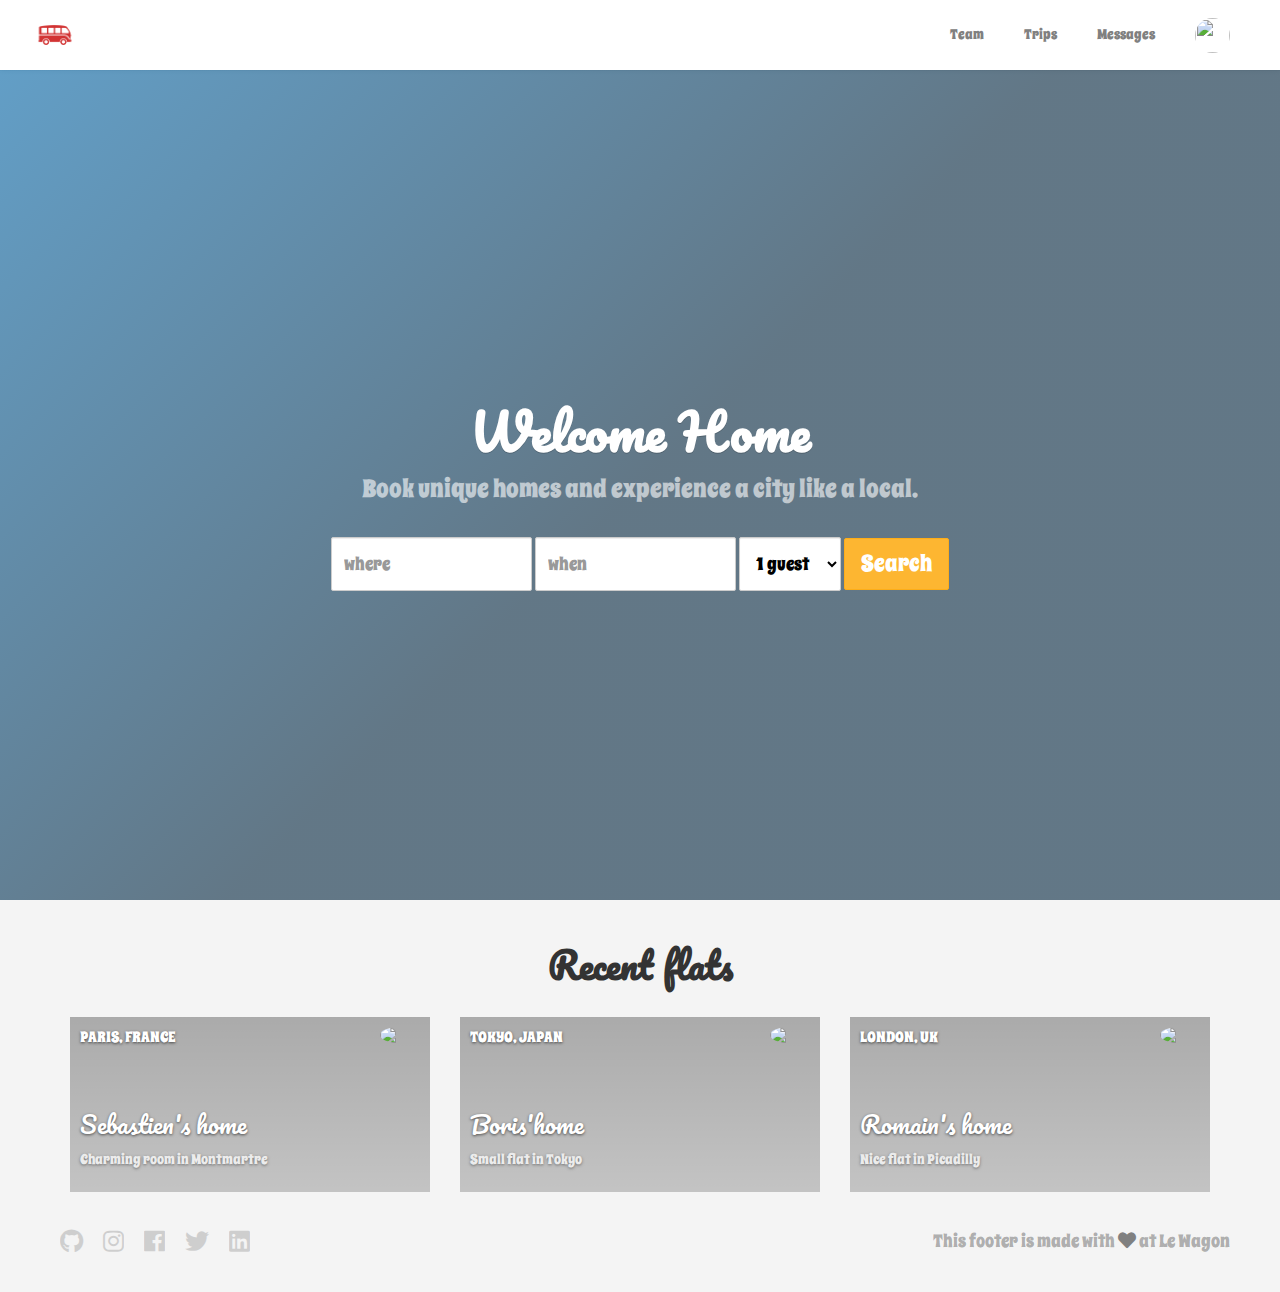
==== commit 88a6bcd3: "Automated commit at 2018-11-05 13:41:35 UTC by middleman-deploy 2.0.0-alpha" ====
--- a/index.html
+++ b/index.html
@@ -7,7 +7,7 @@
           content="width=device-width, initial-scale=1, shrink-to-fit=no">
     <!-- Use the title from a page's frontmatter if it has one -->
     <title>Le Wagon - Middleman</title>
-    <link href="stylesheets/application-251111ef.css" rel="stylesheet" />
+    <link href="stylesheets/application-6fab601c.css" rel="stylesheet" />
     <script src="javascripts/application-93de88c9.js"></script>
     <link href="images/favicon-f15af148.png" rel="icon" type="image/png" />
   </head>
@@ -21,16 +21,17 @@
   <!-- Right Navigation -->
   <div class="navbar-wagon-right hidden-xs hidden-sm">
 
-    <a href="" class="navbar-wagon-item navbar-wagon-link">Host</a>
+    <a href="/about.html" class="navbar-wagon-item navbar-wagon-link">Team</a>
     <a href="" class="navbar-wagon-item navbar-wagon-link">Trips</a>
     <a href="" class="navbar-wagon-item navbar-wagon-link">Messages</a>
 
     <!-- Profile picture with dropdown list -->
     <div class="navbar-wagon-item">
       <div class="dropdown">
-        <img src="https://kitt.lewagon.com/placeholder/users/ssaunier" class="avatar dropdown-toggle" id="navbar-wagon-menu" data-toggle="dropdown">
+        <img src="https://avatars2.githubusercontent.com/u/42067722?s=460&v=4" class="avatar dropdown-toggle" id="navbar-wagon-menu" data-toggle="dropdown">
         <ul class="dropdown-menu dropdown-menu-right navbar-wagon-dropdown-menu">
           <li><a href="#">Profile</a></li>
+          <li><a href="/about.html">Team</a></li>
           <li><a href="#">Dashboard</a></li>
           <li><a href="#">Log Out</a></li>
         </ul>
@@ -68,7 +69,7 @@
       </form>
   </div>
 </div>
-<h2 class="cards-title">Recent flats</h2>
+<h2 class="flats-title">Recent flats</h2>
 
 <div class="container">
   <div class="row">
--- a/stylesheets/application-6fab601c.css
+++ b/stylesheets/application-6fab601c.css
@@ -0,0 +1,8 @@
+@import url("https://fonts.googleapis.com/css?family=Spicy+Rice:400,300,700|Pacifico:400,100,300,700,500");/*!
+ * Bootstrap v3.3.7 (http://getbootstrap.com)
+ * Copyright 2011-2016 Twitter, Inc.
+ * Licensed under MIT (https://github.com/twbs/bootstrap/blob/master/LICENSE)
+ *//*! normalize.css v3.0.3 | MIT License | github.com/necolas/normalize.css */html{font-family:sans-serif;-ms-text-size-adjust:100%;-webkit-text-size-adjust:100%}body{margin:0}article,aside,details,figcaption,figure,footer,header,hgroup,main,menu,nav,section,summary{display:block}audio,canvas,progress,video{display:inline-block;vertical-align:baseline}audio:not([controls]){display:none;height:0}[hidden],template{display:none}a{background-color:transparent}a:active,a:hover{outline:0}abbr[title]{border-bottom:1px dotted}b,strong{font-weight:bold}dfn{font-style:italic}h1{font-size:2em;margin:0.67em 0}mark{background:#ff0;color:#000}small{font-size:80%}sub,sup{font-size:75%;line-height:0;position:relative;vertical-align:baseline}sup{top:-0.5em}sub{bottom:-0.25em}img{border:0}svg:not(:root){overflow:hidden}figure{margin:1em 40px}hr{-webkit-box-sizing:content-box;box-sizing:content-box;height:0}pre{overflow:auto}code,kbd,pre,samp{font-family:monospace, monospace;font-size:1em}button,input,optgroup,select,textarea{color:inherit;font:inherit;margin:0}button{overflow:visible}button,select{text-transform:none}button,html input[type="button"],input[type="reset"],input[type="submit"]{-webkit-appearance:button;cursor:pointer}button[disabled],html input[disabled]{cursor:default}button::-moz-focus-inner,input::-moz-focus-inner{border:0;padding:0}input{line-height:normal}input[type="checkbox"],input[type="radio"]{-webkit-box-sizing:border-box;box-sizing:border-box;padding:0}input[type="number"]::-webkit-inner-spin-button,input[type="number"]::-webkit-outer-spin-button{height:auto}input[type="search"]{-webkit-appearance:textfield;-webkit-box-sizing:content-box;box-sizing:content-box}input[type="search"]::-webkit-search-cancel-button,input[type="search"]::-webkit-search-decoration{-webkit-appearance:none}fieldset{border:1px solid #c0c0c0;margin:0 2px;padding:0.35em 0.625em 0.75em}legend{border:0;padding:0}textarea{overflow:auto}optgroup{font-weight:bold}table{border-collapse:collapse;border-spacing:0}td,th{padding:0}/*! Source: https://github.com/h5bp/html5-boilerplate/blob/master/src/css/main.css */@media print{*,*:before,*:after{background:transparent !important;color:#000 !important;-webkit-box-shadow:none !important;box-shadow:none !important;text-shadow:none !important}a,a:visited{text-decoration:underline}a[href]:after{content:" (" attr(href) ")"}abbr[title]:after{content:" (" attr(title) ")"}a[href^="#"]:after,a[href^="javascript:"]:after{content:""}pre,blockquote{border:1px solid #999;page-break-inside:avoid}thead{display:table-header-group}tr,img{page-break-inside:avoid}img{max-width:100% !important}p,h2,h3{orphans:3;widows:3}h2,h3{page-break-after:avoid}.navbar{display:none}.btn>.caret,.dropup>.btn>.caret{border-top-color:#000 !important}.label{border:1px solid #000}.table{border-collapse:collapse !important}.table td,.table th{background-color:#fff !important}.table-bordered th,.table-bordered td{border:1px solid #ddd !important}}@font-face{font-family:'Glyphicons Halflings';src:url("../assets/bootstrap/glyphicons-halflings-regular-86b6f62b.eot");src:url("../assets/bootstrap/glyphicons-halflings-regular-86b6f62b.eot?#iefix") format("embedded-opentype"),url("../assets/bootstrap/glyphicons-halflings-regular-ca35b697.woff2") format("woff2"),url("../assets/bootstrap/glyphicons-halflings-regular-278e49a8.woff") format("woff"),url("../assets/bootstrap/glyphicons-halflings-regular-44bc1850.ttf") format("truetype"),url("../assets/bootstrap/glyphicons-halflings-regular-de51a849.svg#glyphicons_halflingsregular") format("svg")}.glyphicon{position:relative;top:1px;display:inline-block;font-family:'Glyphicons Halflings';font-style:normal;font-weight:normal;line-height:1;-webkit-font-smoothing:antialiased;-moz-osx-font-smoothing:grayscale}.glyphicon-asterisk:before{content:"\002a"}.glyphicon-plus:before{content:"\002b"}.glyphicon-euro:before,.glyphicon-eur:before{content:"\20ac"}.glyphicon-minus:before{content:"\2212"}.glyphicon-cloud:before{content:"\2601"}.glyphicon-envelope:before{content:"\2709"}.glyphicon-pencil:before{content:"\270f"}.glyphicon-glass:before{content:"\e001"}.glyphicon-music:before{content:"\e002"}.glyphicon-search:before{content:"\e003"}.glyphicon-heart:before{content:"\e005"}.glyphicon-star:before{content:"\e006"}.glyphicon-star-empty:before{content:"\e007"}.glyphicon-user:before{content:"\e008"}.glyphicon-film:before{content:"\e009"}.glyphicon-th-large:before{content:"\e010"}.glyphicon-th:before{content:"\e011"}.glyphicon-th-list:before{content:"\e012"}.glyphicon-ok:before{content:"\e013"}.glyphicon-remove:before{content:"\e014"}.glyphicon-zoom-in:before{content:"\e015"}.glyphicon-zoom-out:before{content:"\e016"}.glyphicon-off:before{content:"\e017"}.glyphicon-signal:before{content:"\e018"}.glyphicon-cog:before{content:"\e019"}.glyphicon-trash:before{content:"\e020"}.glyphicon-home:before{content:"\e021"}.glyphicon-file:before{content:"\e022"}.glyphicon-time:before{content:"\e023"}.glyphicon-road:before{content:"\e024"}.glyphicon-download-alt:before{content:"\e025"}.glyphicon-download:before{content:"\e026"}.glyphicon-upload:before{content:"\e027"}.glyphicon-inbox:before{content:"\e028"}.glyphicon-play-circle:before{content:"\e029"}.glyphicon-repeat:before{content:"\e030"}.glyphicon-refresh:before{content:"\e031"}.glyphicon-list-alt:before{content:"\e032"}.glyphicon-lock:before{content:"\e033"}.glyphicon-flag:before{content:"\e034"}.glyphicon-headphones:before{content:"\e035"}.glyphicon-volume-off:before{content:"\e036"}.glyphicon-volume-down:before{content:"\e037"}.glyphicon-volume-up:before{content:"\e038"}.glyphicon-qrcode:before{content:"\e039"}.glyphicon-barcode:before{content:"\e040"}.glyphicon-tag:before{content:"\e041"}.glyphicon-tags:before{content:"\e042"}.glyphicon-book:before{content:"\e043"}.glyphicon-bookmark:before{content:"\e044"}.glyphicon-print:before{content:"\e045"}.glyphicon-camera:before{content:"\e046"}.glyphicon-font:before{content:"\e047"}.glyphicon-bold:before{content:"\e048"}.glyphicon-italic:before{content:"\e049"}.glyphicon-text-height:before{content:"\e050"}.glyphicon-text-width:before{content:"\e051"}.glyphicon-align-left:before{content:"\e052"}.glyphicon-align-center:before{content:"\e053"}.glyphicon-align-right:before{content:"\e054"}.glyphicon-align-justify:before{content:"\e055"}.glyphicon-list:before{content:"\e056"}.glyphicon-indent-left:before{content:"\e057"}.glyphicon-indent-right:before{content:"\e058"}.glyphicon-facetime-video:before{content:"\e059"}.glyphicon-picture:before{content:"\e060"}.glyphicon-map-marker:before{content:"\e062"}.glyphicon-adjust:before{content:"\e063"}.glyphicon-tint:before{content:"\e064"}.glyphicon-edit:before{content:"\e065"}.glyphicon-share:before{content:"\e066"}.glyphicon-check:before{content:"\e067"}.glyphicon-move:before{content:"\e068"}.glyphicon-step-backward:before{content:"\e069"}.glyphicon-fast-backward:before{content:"\e070"}.glyphicon-backward:before{content:"\e071"}.glyphicon-play:before{content:"\e072"}.glyphicon-pause:before{content:"\e073"}.glyphicon-stop:before{content:"\e074"}.glyphicon-forward:before{content:"\e075"}.glyphicon-fast-forward:before{content:"\e076"}.glyphicon-step-forward:before{content:"\e077"}.glyphicon-eject:before{content:"\e078"}.glyphicon-chevron-left:before{content:"\e079"}.glyphicon-chevron-right:before{content:"\e080"}.glyphicon-plus-sign:before{content:"\e081"}.glyphicon-minus-sign:before{content:"\e082"}.glyphicon-remove-sign:before{content:"\e083"}.glyphicon-ok-sign:before{content:"\e084"}.glyphicon-question-sign:before{content:"\e085"}.glyphicon-info-sign:before{content:"\e086"}.glyphicon-screenshot:before{content:"\e087"}.glyphicon-remove-circle:before{content:"\e088"}.glyphicon-ok-circle:before{content:"\e089"}.glyphicon-ban-circle:before{content:"\e090"}.glyphicon-arrow-left:before{content:"\e091"}.glyphicon-arrow-right:before{content:"\e092"}.glyphicon-arrow-up:before{content:"\e093"}.glyphicon-arrow-down:before{content:"\e094"}.glyphicon-share-alt:before{content:"\e095"}.glyphicon-resize-full:before{content:"\e096"}.glyphicon-resize-small:before{content:"\e097"}.glyphicon-exclamation-sign:before{content:"\e101"}.glyphicon-gift:before{content:"\e102"}.glyphicon-leaf:before{content:"\e103"}.glyphicon-fire:before{content:"\e104"}.glyphicon-eye-open:before{content:"\e105"}.glyphicon-eye-close:before{content:"\e106"}.glyphicon-warning-sign:before{content:"\e107"}.glyphicon-plane:before{content:"\e108"}.glyphicon-calendar:before{content:"\e109"}.glyphicon-random:before{content:"\e110"}.glyphicon-comment:before{content:"\e111"}.glyphicon-magnet:before{content:"\e112"}.glyphicon-chevron-up:before{content:"\e113"}.glyphicon-chevron-down:before{content:"\e114"}.glyphicon-retweet:before{content:"\e115"}.glyphicon-shopping-cart:before{content:"\e116"}.glyphicon-folder-close:before{content:"\e117"}.glyphicon-folder-open:before{content:"\e118"}.glyphicon-resize-vertical:before{content:"\e119"}.glyphicon-resize-horizontal:before{content:"\e120"}.glyphicon-hdd:before{content:"\e121"}.glyphicon-bullhorn:before{content:"\e122"}.glyphicon-bell:before{content:"\e123"}.glyphicon-certificate:before{content:"\e124"}.glyphicon-thumbs-up:before{content:"\e125"}.glyphicon-thumbs-down:before{content:"\e126"}.glyphicon-hand-right:before{content:"\e127"}.glyphicon-hand-left:before{content:"\e128"}.glyphicon-hand-up:before{content:"\e129"}.glyphicon-hand-down:before{content:"\e130"}.glyphicon-circle-arrow-right:before{content:"\e131"}.glyphicon-circle-arrow-left:before{content:"\e132"}.glyphicon-circle-arrow-up:before{content:"\e133"}.glyphicon-circle-arrow-down:before{content:"\e134"}.glyphicon-globe:before{content:"\e135"}.glyphicon-wrench:before{content:"\e136"}.glyphicon-tasks:before{content:"\e137"}.glyphicon-filter:before{content:"\e138"}.glyphicon-briefcase:before{content:"\e139"}.glyphicon-fullscreen:before{content:"\e140"}.glyphicon-dashboard:before{content:"\e141"}.glyphicon-paperclip:before{content:"\e142"}.glyphicon-heart-empty:before{content:"\e143"}.glyphicon-link:before{content:"\e144"}.glyphicon-phone:before{content:"\e145"}.glyphicon-pushpin:before{content:"\e146"}.glyphicon-usd:before{content:"\e148"}.glyphicon-gbp:before{content:"\e149"}.glyphicon-sort:before{content:"\e150"}.glyphicon-sort-by-alphabet:before{content:"\e151"}.glyphicon-sort-by-alphabet-alt:before{content:"\e152"}.glyphicon-sort-by-order:before{content:"\e153"}.glyphicon-sort-by-order-alt:before{content:"\e154"}.glyphicon-sort-by-attributes:before{content:"\e155"}.glyphicon-sort-by-attributes-alt:before{content:"\e156"}.glyphicon-unchecked:before{content:"\e157"}.glyphicon-expand:before{content:"\e158"}.glyphicon-collapse-down:before{content:"\e159"}.glyphicon-collapse-up:before{content:"\e160"}.glyphicon-log-in:before{content:"\e161"}.glyphicon-flash:before{content:"\e162"}.glyphicon-log-out:before{content:"\e163"}.glyphicon-new-window:before{content:"\e164"}.glyphicon-record:before{content:"\e165"}.glyphicon-save:before{content:"\e166"}.glyphicon-open:before{content:"\e167"}.glyphicon-saved:before{content:"\e168"}.glyphicon-import:before{content:"\e169"}.glyphicon-export:before{content:"\e170"}.glyphicon-send:before{content:"\e171"}.glyphicon-floppy-disk:before{content:"\e172"}.glyphicon-floppy-saved:before{content:"\e173"}.glyphicon-floppy-remove:before{content:"\e174"}.glyphicon-floppy-save:before{content:"\e175"}.glyphicon-floppy-open:before{content:"\e176"}.glyphicon-credit-card:before{content:"\e177"}.glyphicon-transfer:before{content:"\e178"}.glyphicon-cutlery:before{content:"\e179"}.glyphicon-header:before{content:"\e180"}.glyphicon-compressed:before{content:"\e181"}.glyphicon-earphone:before{content:"\e182"}.glyphicon-phone-alt:before{content:"\e183"}.glyphicon-tower:before{content:"\e184"}.glyphicon-stats:before{content:"\e185"}.glyphicon-sd-video:before{content:"\e186"}.glyphicon-hd-video:before{content:"\e187"}.glyphicon-subtitles:before{content:"\e188"}.glyphicon-sound-stereo:before{content:"\e189"}.glyphicon-sound-dolby:before{content:"\e190"}.glyphicon-sound-5-1:before{content:"\e191"}.glyphicon-sound-6-1:before{content:"\e192"}.glyphicon-sound-7-1:before{content:"\e193"}.glyphicon-copyright-mark:before{content:"\e194"}.glyphicon-registration-mark:before{content:"\e195"}.glyphicon-cloud-download:before{content:"\e197"}.glyphicon-cloud-upload:before{content:"\e198"}.glyphicon-tree-conifer:before{content:"\e199"}.glyphicon-tree-deciduous:before{content:"\e200"}.glyphicon-cd:before{content:"\e201"}.glyphicon-save-file:before{content:"\e202"}.glyphicon-open-file:before{content:"\e203"}.glyphicon-level-up:before{content:"\e204"}.glyphicon-copy:before{content:"\e205"}.glyphicon-paste:before{content:"\e206"}.glyphicon-alert:before{content:"\e209"}.glyphicon-equalizer:before{content:"\e210"}.glyphicon-king:before{content:"\e211"}.glyphicon-queen:before{content:"\e212"}.glyphicon-pawn:before{content:"\e213"}.glyphicon-bishop:before{content:"\e214"}.glyphicon-knight:before{content:"\e215"}.glyphicon-baby-formula:before{content:"\e216"}.glyphicon-tent:before{content:"\26fa"}.glyphicon-blackboard:before{content:"\e218"}.glyphicon-bed:before{content:"\e219"}.glyphicon-apple:before{content:"\f8ff"}.glyphicon-erase:before{content:"\e221"}.glyphicon-hourglass:before{content:"\231b"}.glyphicon-lamp:before{content:"\e223"}.glyphicon-duplicate:before{content:"\e224"}.glyphicon-piggy-bank:before{content:"\e225"}.glyphicon-scissors:before{content:"\e226"}.glyphicon-bitcoin:before{content:"\e227"}.glyphicon-btc:before{content:"\e227"}.glyphicon-xbt:before{content:"\e227"}.glyphicon-yen:before{content:"\00a5"}.glyphicon-jpy:before{content:"\00a5"}.glyphicon-ruble:before{content:"\20bd"}.glyphicon-rub:before{content:"\20bd"}.glyphicon-scale:before{content:"\e230"}.glyphicon-ice-lolly:before{content:"\e231"}.glyphicon-ice-lolly-tasted:before{content:"\e232"}.glyphicon-education:before{content:"\e233"}.glyphicon-option-horizontal:before{content:"\e234"}.glyphicon-option-vertical:before{content:"\e235"}.glyphicon-menu-hamburger:before{content:"\e236"}.glyphicon-modal-window:before{content:"\e237"}.glyphicon-oil:before{content:"\e238"}.glyphicon-grain:before{content:"\e239"}.glyphicon-sunglasses:before{content:"\e240"}.glyphicon-text-size:before{content:"\e241"}.glyphicon-text-color:before{content:"\e242"}.glyphicon-text-background:before{content:"\e243"}.glyphicon-object-align-top:before{content:"\e244"}.glyphicon-object-align-bottom:before{content:"\e245"}.glyphicon-object-align-horizontal:before{content:"\e246"}.glyphicon-object-align-left:before{content:"\e247"}.glyphicon-object-align-vertical:before{content:"\e248"}.glyphicon-object-align-right:before{content:"\e249"}.glyphicon-triangle-right:before{content:"\e250"}.glyphicon-triangle-left:before{content:"\e251"}.glyphicon-triangle-bottom:before{content:"\e252"}.glyphicon-triangle-top:before{content:"\e253"}.glyphicon-console:before{content:"\e254"}.glyphicon-superscript:before{content:"\e255"}.glyphicon-subscript:before{content:"\e256"}.glyphicon-menu-left:before{content:"\e257"}.glyphicon-menu-right:before{content:"\e258"}.glyphicon-menu-down:before{content:"\e259"}.glyphicon-menu-up:before{content:"\e260"}*{-webkit-box-sizing:border-box;box-sizing:border-box}*:before,*:after{-webkit-box-sizing:border-box;box-sizing:border-box}html{font-size:10px;-webkit-tap-highlight-color:transparent}body{font-family:"Spicy Rice", "Helvetica", "sans-serif";font-size:18px;line-height:1.42857143;color:#333333;background-color:#F4F4F4}input,button,select,textarea{font-family:inherit;font-size:inherit;line-height:inherit}a{color:#FDB631;text-decoration:none}a:hover,a:focus{color:#df9202;text-decoration:underline}a:focus{outline:5px auto -webkit-focus-ring-color;outline-offset:-2px}figure{margin:0}img{vertical-align:middle}.img-responsive{display:block;max-width:100%;height:auto}.img-rounded{border-radius:2px}.img-thumbnail{padding:4px;line-height:1.42857143;background-color:#F4F4F4;border:1px solid #ddd;border-radius:2px;-webkit-transition:all 0.2s ease-in-out;transition:all 0.2s ease-in-out;display:inline-block;max-width:100%;height:auto}.img-circle{border-radius:50%}hr{margin-top:25px;margin-bottom:25px;border:0;border-top:1px solid #eeeeee}.sr-only{position:absolute;width:1px;height:1px;margin:-1px;padding:0;overflow:hidden;clip:rect(0, 0, 0, 0);border:0}.sr-only-focusable:active,.sr-only-focusable:focus{position:static;width:auto;height:auto;margin:0;overflow:visible;clip:auto}[role="button"]{cursor:pointer}h1,h2,h3,h4,h5,h6,.h1,.h2,.h3,.h4,.h5,.h6{font-family:"Pacifico", "Helvetica", "sans-serif";font-weight:500;line-height:1.1;color:inherit}h1 small,h1 .small,h2 small,h2 .small,h3 small,h3 .small,h4 small,h4 .small,h5 small,h5 .small,h6 small,h6 .small,.h1 small,.h1 .small,.h2 small,.h2 .small,.h3 small,.h3 .small,.h4 small,.h4 .small,.h5 small,.h5 .small,.h6 small,.h6 .small{font-weight:normal;line-height:1;color:#777777}h1,.h1,h2,.h2,h3,.h3{margin-top:25px;margin-bottom:12.5px}h1 small,h1 .small,.h1 small,.h1 .small,h2 small,h2 .small,.h2 small,.h2 .small,h3 small,h3 .small,.h3 small,.h3 .small{font-size:65%}h4,.h4,h5,.h5,h6,.h6{margin-top:12.5px;margin-bottom:12.5px}h4 small,h4 .small,.h4 small,.h4 .small,h5 small,h5 .small,.h5 small,.h5 .small,h6 small,h6 .small,.h6 small,.h6 .small{font-size:75%}h1,.h1{font-size:46px}h2,.h2{font-size:38px}h3,.h3{font-size:31px}h4,.h4{font-size:23px}h5,.h5{font-size:18px}h6,.h6{font-size:16px}p{margin:0 0 12.5px}.lead{margin-bottom:25px;font-size:20px;font-weight:300;line-height:1.4}@media (min-width: 768px){.lead{font-size:27px}}small,.small{font-size:88%}mark,.mark{background-color:#fcf8e3;padding:.2em}.text-left{text-align:left}.text-right{text-align:right}.text-center{text-align:center}.text-justify{text-align:justify}.text-nowrap{white-space:nowrap}.text-lowercase{text-transform:lowercase}.text-uppercase,.initialism{text-transform:uppercase}.text-capitalize{text-transform:capitalize}.text-muted{color:#777777}.text-primary{color:#FDB631}a.text-primary:hover,a.text-primary:focus{color:#f9a302}.text-success{color:#3c763d}a.text-success:hover,a.text-success:focus{color:#2b542c}.text-info{color:#31708f}a.text-info:hover,a.text-info:focus{color:#245269}.text-warning{color:#8a6d3b}a.text-warning:hover,a.text-warning:focus{color:#66512c}.text-danger{color:#a94442}a.text-danger:hover,a.text-danger:focus{color:#843534}.bg-primary{color:#fff}.bg-primary{background-color:#FDB631}a.bg-primary:hover,a.bg-primary:focus{background-color:#f9a302}.bg-success{background-color:#dff0d8}a.bg-success:hover,a.bg-success:focus{background-color:#c1e2b3}.bg-info{background-color:#d9edf7}a.bg-info:hover,a.bg-info:focus{background-color:#afd9ee}.bg-warning{background-color:#fcf8e3}a.bg-warning:hover,a.bg-warning:focus{background-color:#f7ecb5}.bg-danger{background-color:#f2dede}a.bg-danger:hover,a.bg-danger:focus{background-color:#e4b9b9}.page-header{padding-bottom:11.5px;margin:50px 0 25px;border-bottom:1px solid #eeeeee}ul,ol{margin-top:0;margin-bottom:12.5px}ul ul,ul ol,ol ul,ol ol{margin-bottom:0}.list-unstyled{padding-left:0;list-style:none}.list-inline{padding-left:0;list-style:none;margin-left:-5px}.list-inline>li{display:inline-block;padding-left:5px;padding-right:5px}dl{margin-top:0;margin-bottom:25px}dt,dd{line-height:1.42857143}dt{font-weight:bold}dd{margin-left:0}.dl-horizontal dd:before,.dl-horizontal dd:after{content:" ";display:table}.dl-horizontal dd:after{clear:both}@media (min-width: 768px){.dl-horizontal dt{float:left;width:160px;clear:left;text-align:right;overflow:hidden;text-overflow:ellipsis;white-space:nowrap}.dl-horizontal dd{margin-left:180px}}abbr[title],abbr[data-original-title]{cursor:help;border-bottom:1px dotted #777777}.initialism{font-size:90%}blockquote{padding:12.5px 25px;margin:0 0 25px;font-size:22.5px;border-left:5px solid #eeeeee}blockquote p:last-child,blockquote ul:last-child,blockquote ol:last-child{margin-bottom:0}blockquote footer,blockquote small,blockquote .small{display:block;font-size:80%;line-height:1.42857143;color:#777777}blockquote footer:before,blockquote small:before,blockquote .small:before{content:'\2014 \00A0'}.blockquote-reverse,blockquote.pull-right{padding-right:15px;padding-left:0;border-right:5px solid #eeeeee;border-left:0;text-align:right}.blockquote-reverse footer:before,.blockquote-reverse small:before,.blockquote-reverse .small:before,blockquote.pull-right footer:before,blockquote.pull-right small:before,blockquote.pull-right .small:before{content:''}.blockquote-reverse footer:after,.blockquote-reverse small:after,.blockquote-reverse .small:after,blockquote.pull-right footer:after,blockquote.pull-right small:after,blockquote.pull-right .small:after{content:'\00A0 \2014'}address{margin-bottom:25px;font-style:normal;line-height:1.42857143}code,kbd,pre,samp{font-family:Menlo, Monaco, Consolas, "Courier New", monospace}code{padding:2px 4px;font-size:90%;color:#c7254e;background-color:#f9f2f4;border-radius:2px}kbd{padding:2px 4px;font-size:90%;color:#fff;background-color:#333;border-radius:2px;-webkit-box-shadow:inset 0 -1px 0 rgba(0,0,0,0.25);box-shadow:inset 0 -1px 0 rgba(0,0,0,0.25)}kbd kbd{padding:0;font-size:100%;font-weight:bold;-webkit-box-shadow:none;box-shadow:none}pre{display:block;padding:12px;margin:0 0 12.5px;font-size:17px;line-height:1.42857143;word-break:break-all;word-wrap:break-word;color:#333333;background-color:#f5f5f5;border:1px solid #ccc;border-radius:2px}pre code{padding:0;font-size:inherit;color:inherit;white-space:pre-wrap;background-color:transparent;border-radius:0}.pre-scrollable{max-height:340px;overflow-y:scroll}.container{margin-right:auto;margin-left:auto;padding-left:15px;padding-right:15px}.container:before,.container:after{content:" ";display:table}.container:after{clear:both}@media (min-width: 768px){.container{width:750px}}@media (min-width: 992px){.container{width:970px}}@media (min-width: 1200px){.container{width:1170px}}.container-fluid{margin-right:auto;margin-left:auto;padding-left:15px;padding-right:15px}.container-fluid:before,.container-fluid:after{content:" ";display:table}.container-fluid:after{clear:both}.row{margin-left:-15px;margin-right:-15px}.row:before,.row:after{content:" ";display:table}.row:after{clear:both}.col-xs-1,.col-sm-1,.col-md-1,.col-lg-1,.col-xs-2,.col-sm-2,.col-md-2,.col-lg-2,.col-xs-3,.col-sm-3,.col-md-3,.col-lg-3,.col-xs-4,.col-sm-4,.col-md-4,.col-lg-4,.col-xs-5,.col-sm-5,.col-md-5,.col-lg-5,.col-xs-6,.col-sm-6,.col-md-6,.col-lg-6,.col-xs-7,.col-sm-7,.col-md-7,.col-lg-7,.col-xs-8,.col-sm-8,.col-md-8,.col-lg-8,.col-xs-9,.col-sm-9,.col-md-9,.col-lg-9,.col-xs-10,.col-sm-10,.col-md-10,.col-lg-10,.col-xs-11,.col-sm-11,.col-md-11,.col-lg-11,.col-xs-12,.col-sm-12,.col-md-12,.col-lg-12{position:relative;min-height:1px;padding-left:15px;padding-right:15px}.col-xs-1,.col-xs-2,.col-xs-3,.col-xs-4,.col-xs-5,.col-xs-6,.col-xs-7,.col-xs-8,.col-xs-9,.col-xs-10,.col-xs-11,.col-xs-12{float:left}.col-xs-1{width:8.33333333%}.col-xs-2{width:16.66666667%}.col-xs-3{width:25%}.col-xs-4{width:33.33333333%}.col-xs-5{width:41.66666667%}.col-xs-6{width:50%}.col-xs-7{width:58.33333333%}.col-xs-8{width:66.66666667%}.col-xs-9{width:75%}.col-xs-10{width:83.33333333%}.col-xs-11{width:91.66666667%}.col-xs-12{width:100%}.col-xs-pull-0{right:auto}.col-xs-pull-1{right:8.33333333%}.col-xs-pull-2{right:16.66666667%}.col-xs-pull-3{right:25%}.col-xs-pull-4{right:33.33333333%}.col-xs-pull-5{right:41.66666667%}.col-xs-pull-6{right:50%}.col-xs-pull-7{right:58.33333333%}.col-xs-pull-8{right:66.66666667%}.col-xs-pull-9{right:75%}.col-xs-pull-10{right:83.33333333%}.col-xs-pull-11{right:91.66666667%}.col-xs-pull-12{right:100%}.col-xs-push-0{left:auto}.col-xs-push-1{left:8.33333333%}.col-xs-push-2{left:16.66666667%}.col-xs-push-3{left:25%}.col-xs-push-4{left:33.33333333%}.col-xs-push-5{left:41.66666667%}.col-xs-push-6{left:50%}.col-xs-push-7{left:58.33333333%}.col-xs-push-8{left:66.66666667%}.col-xs-push-9{left:75%}.col-xs-push-10{left:83.33333333%}.col-xs-push-11{left:91.66666667%}.col-xs-push-12{left:100%}.col-xs-offset-0{margin-left:0%}.col-xs-offset-1{margin-left:8.33333333%}.col-xs-offset-2{margin-left:16.66666667%}.col-xs-offset-3{margin-left:25%}.col-xs-offset-4{margin-left:33.33333333%}.col-xs-offset-5{margin-left:41.66666667%}.col-xs-offset-6{margin-left:50%}.col-xs-offset-7{margin-left:58.33333333%}.col-xs-offset-8{margin-left:66.66666667%}.col-xs-offset-9{margin-left:75%}.col-xs-offset-10{margin-left:83.33333333%}.col-xs-offset-11{margin-left:91.66666667%}.col-xs-offset-12{margin-left:100%}@media (min-width: 768px){.col-sm-1,.col-sm-2,.col-sm-3,.col-sm-4,.col-sm-5,.col-sm-6,.col-sm-7,.col-sm-8,.col-sm-9,.col-sm-10,.col-sm-11,.col-sm-12{float:left}.col-sm-1{width:8.33333333%}.col-sm-2{width:16.66666667%}.col-sm-3{width:25%}.col-sm-4{width:33.33333333%}.col-sm-5{width:41.66666667%}.col-sm-6{width:50%}.col-sm-7{width:58.33333333%}.col-sm-8{width:66.66666667%}.col-sm-9{width:75%}.col-sm-10{width:83.33333333%}.col-sm-11{width:91.66666667%}.col-sm-12{width:100%}.col-sm-pull-0{right:auto}.col-sm-pull-1{right:8.33333333%}.col-sm-pull-2{right:16.66666667%}.col-sm-pull-3{right:25%}.col-sm-pull-4{right:33.33333333%}.col-sm-pull-5{right:41.66666667%}.col-sm-pull-6{right:50%}.col-sm-pull-7{right:58.33333333%}.col-sm-pull-8{right:66.66666667%}.col-sm-pull-9{right:75%}.col-sm-pull-10{right:83.33333333%}.col-sm-pull-11{right:91.66666667%}.col-sm-pull-12{right:100%}.col-sm-push-0{left:auto}.col-sm-push-1{left:8.33333333%}.col-sm-push-2{left:16.66666667%}.col-sm-push-3{left:25%}.col-sm-push-4{left:33.33333333%}.col-sm-push-5{left:41.66666667%}.col-sm-push-6{left:50%}.col-sm-push-7{left:58.33333333%}.col-sm-push-8{left:66.66666667%}.col-sm-push-9{left:75%}.col-sm-push-10{left:83.33333333%}.col-sm-push-11{left:91.66666667%}.col-sm-push-12{left:100%}.col-sm-offset-0{margin-left:0%}.col-sm-offset-1{margin-left:8.33333333%}.col-sm-offset-2{margin-left:16.66666667%}.col-sm-offset-3{margin-left:25%}.col-sm-offset-4{margin-left:33.33333333%}.col-sm-offset-5{margin-left:41.66666667%}.col-sm-offset-6{margin-left:50%}.col-sm-offset-7{margin-left:58.33333333%}.col-sm-offset-8{margin-left:66.66666667%}.col-sm-offset-9{margin-left:75%}.col-sm-offset-10{margin-left:83.33333333%}.col-sm-offset-11{margin-left:91.66666667%}.col-sm-offset-12{margin-left:100%}}@media (min-width: 992px){.col-md-1,.col-md-2,.col-md-3,.col-md-4,.col-md-5,.col-md-6,.col-md-7,.col-md-8,.col-md-9,.col-md-10,.col-md-11,.col-md-12{float:left}.col-md-1{width:8.33333333%}.col-md-2{width:16.66666667%}.col-md-3{width:25%}.col-md-4{width:33.33333333%}.col-md-5{width:41.66666667%}.col-md-6{width:50%}.col-md-7{width:58.33333333%}.col-md-8{width:66.66666667%}.col-md-9{width:75%}.col-md-10{width:83.33333333%}.col-md-11{width:91.66666667%}.col-md-12{width:100%}.col-md-pull-0{right:auto}.col-md-pull-1{right:8.33333333%}.col-md-pull-2{right:16.66666667%}.col-md-pull-3{right:25%}.col-md-pull-4{right:33.33333333%}.col-md-pull-5{right:41.66666667%}.col-md-pull-6{right:50%}.col-md-pull-7{right:58.33333333%}.col-md-pull-8{right:66.66666667%}.col-md-pull-9{right:75%}.col-md-pull-10{right:83.33333333%}.col-md-pull-11{right:91.66666667%}.col-md-pull-12{right:100%}.col-md-push-0{left:auto}.col-md-push-1{left:8.33333333%}.col-md-push-2{left:16.66666667%}.col-md-push-3{left:25%}.col-md-push-4{left:33.33333333%}.col-md-push-5{left:41.66666667%}.col-md-push-6{left:50%}.col-md-push-7{left:58.33333333%}.col-md-push-8{left:66.66666667%}.col-md-push-9{left:75%}.col-md-push-10{left:83.33333333%}.col-md-push-11{left:91.66666667%}.col-md-push-12{left:100%}.col-md-offset-0{margin-left:0%}.col-md-offset-1{margin-left:8.33333333%}.col-md-offset-2{margin-left:16.66666667%}.col-md-offset-3{margin-left:25%}.col-md-offset-4{margin-left:33.33333333%}.col-md-offset-5{margin-left:41.66666667%}.col-md-offset-6{margin-left:50%}.col-md-offset-7{margin-left:58.33333333%}.col-md-offset-8{margin-left:66.66666667%}.col-md-offset-9{margin-left:75%}.col-md-offset-10{margin-left:83.33333333%}.col-md-offset-11{margin-left:91.66666667%}.col-md-offset-12{margin-left:100%}}@media (min-width: 1200px){.col-lg-1,.col-lg-2,.col-lg-3,.col-lg-4,.col-lg-5,.col-lg-6,.col-lg-7,.col-lg-8,.col-lg-9,.col-lg-10,.col-lg-11,.col-lg-12{float:left}.col-lg-1{width:8.33333333%}.col-lg-2{width:16.66666667%}.col-lg-3{width:25%}.col-lg-4{width:33.33333333%}.col-lg-5{width:41.66666667%}.col-lg-6{width:50%}.col-lg-7{width:58.33333333%}.col-lg-8{width:66.66666667%}.col-lg-9{width:75%}.col-lg-10{width:83.33333333%}.col-lg-11{width:91.66666667%}.col-lg-12{width:100%}.col-lg-pull-0{right:auto}.col-lg-pull-1{right:8.33333333%}.col-lg-pull-2{right:16.66666667%}.col-lg-pull-3{right:25%}.col-lg-pull-4{right:33.33333333%}.col-lg-pull-5{right:41.66666667%}.col-lg-pull-6{right:50%}.col-lg-pull-7{right:58.33333333%}.col-lg-pull-8{right:66.66666667%}.col-lg-pull-9{right:75%}.col-lg-pull-10{right:83.33333333%}.col-lg-pull-11{right:91.66666667%}.col-lg-pull-12{right:100%}.col-lg-push-0{left:auto}.col-lg-push-1{left:8.33333333%}.col-lg-push-2{left:16.66666667%}.col-lg-push-3{left:25%}.col-lg-push-4{left:33.33333333%}.col-lg-push-5{left:41.66666667%}.col-lg-push-6{left:50%}.col-lg-push-7{left:58.33333333%}.col-lg-push-8{left:66.66666667%}.col-lg-push-9{left:75%}.col-lg-push-10{left:83.33333333%}.col-lg-push-11{left:91.66666667%}.col-lg-push-12{left:100%}.col-lg-offset-0{margin-left:0%}.col-lg-offset-1{margin-left:8.33333333%}.col-lg-offset-2{margin-left:16.66666667%}.col-lg-offset-3{margin-left:25%}.col-lg-offset-4{margin-left:33.33333333%}.col-lg-offset-5{margin-left:41.66666667%}.col-lg-offset-6{margin-left:50%}.col-lg-offset-7{margin-left:58.33333333%}.col-lg-offset-8{margin-left:66.66666667%}.col-lg-offset-9{margin-left:75%}.col-lg-offset-10{margin-left:83.33333333%}.col-lg-offset-11{margin-left:91.66666667%}.col-lg-offset-12{margin-left:100%}}table{background-color:transparent}caption{padding-top:8px;padding-bottom:8px;color:#777777;text-align:left}th{text-align:left}.table{width:100%;max-width:100%;margin-bottom:25px}.table>thead>tr>th,.table>thead>tr>td,.table>tbody>tr>th,.table>tbody>tr>td,.table>tfoot>tr>th,.table>tfoot>tr>td{padding:8px;line-height:1.42857143;vertical-align:top;border-top:1px solid #ddd}.table>thead>tr>th{vertical-align:bottom;border-bottom:2px solid #ddd}.table>caption+thead>tr:first-child>th,.table>caption+thead>tr:first-child>td,.table>colgroup+thead>tr:first-child>th,.table>colgroup+thead>tr:first-child>td,.table>thead:first-child>tr:first-child>th,.table>thead:first-child>tr:first-child>td{border-top:0}.table>tbody+tbody{border-top:2px solid #ddd}.table .table{background-color:#F4F4F4}.table-condensed>thead>tr>th,.table-condensed>thead>tr>td,.table-condensed>tbody>tr>th,.table-condensed>tbody>tr>td,.table-condensed>tfoot>tr>th,.table-condensed>tfoot>tr>td{padding:5px}.table-bordered{border:1px solid #ddd}.table-bordered>thead>tr>th,.table-bordered>thead>tr>td,.table-bordered>tbody>tr>th,.table-bordered>tbody>tr>td,.table-bordered>tfoot>tr>th,.table-bordered>tfoot>tr>td{border:1px solid #ddd}.table-bordered>thead>tr>th,.table-bordered>thead>tr>td{border-bottom-width:2px}.table-striped>tbody>tr:nth-of-type(odd){background-color:#f9f9f9}.table-hover>tbody>tr:hover{background-color:#f5f5f5}table col[class*="col-"]{position:static;float:none;display:table-column}table td[class*="col-"],table th[class*="col-"]{position:static;float:none;display:table-cell}.table>thead>tr>td.active,.table>thead>tr>th.active,.table>thead>tr.active>td,.table>thead>tr.active>th,.table>tbody>tr>td.active,.table>tbody>tr>th.active,.table>tbody>tr.active>td,.table>tbody>tr.active>th,.table>tfoot>tr>td.active,.table>tfoot>tr>th.active,.table>tfoot>tr.active>td,.table>tfoot>tr.active>th{background-color:#f5f5f5}.table-hover>tbody>tr>td.active:hover,.table-hover>tbody>tr>th.active:hover,.table-hover>tbody>tr.active:hover>td,.table-hover>tbody>tr:hover>.active,.table-hover>tbody>tr.active:hover>th{background-color:#e8e8e8}.table>thead>tr>td.success,.table>thead>tr>th.success,.table>thead>tr.success>td,.table>thead>tr.success>th,.table>tbody>tr>td.success,.table>tbody>tr>th.success,.table>tbody>tr.success>td,.table>tbody>tr.success>th,.table>tfoot>tr>td.success,.table>tfoot>tr>th.success,.table>tfoot>tr.success>td,.table>tfoot>tr.success>th{background-color:#dff0d8}.table-hover>tbody>tr>td.success:hover,.table-hover>tbody>tr>th.success:hover,.table-hover>tbody>tr.success:hover>td,.table-hover>tbody>tr:hover>.success,.table-hover>tbody>tr.success:hover>th{background-color:#d0e9c6}.table>thead>tr>td.info,.table>thead>tr>th.info,.table>thead>tr.info>td,.table>thead>tr.info>th,.table>tbody>tr>td.info,.table>tbody>tr>th.info,.table>tbody>tr.info>td,.table>tbody>tr.info>th,.table>tfoot>tr>td.info,.table>tfoot>tr>th.info,.table>tfoot>tr.info>td,.table>tfoot>tr.info>th{background-color:#d9edf7}.table-hover>tbody>tr>td.info:hover,.table-hover>tbody>tr>th.info:hover,.table-hover>tbody>tr.info:hover>td,.table-hover>tbody>tr:hover>.info,.table-hover>tbody>tr.info:hover>th{background-color:#c4e3f3}.table>thead>tr>td.warning,.table>thead>tr>th.warning,.table>thead>tr.warning>td,.table>thead>tr.warning>th,.table>tbody>tr>td.warning,.table>tbody>tr>th.warning,.table>tbody>tr.warning>td,.table>tbody>tr.warning>th,.table>tfoot>tr>td.warning,.table>tfoot>tr>th.warning,.table>tfoot>tr.warning>td,.table>tfoot>tr.warning>th{background-color:#fcf8e3}.table-hover>tbody>tr>td.warning:hover,.table-hover>tbody>tr>th.warning:hover,.table-hover>tbody>tr.warning:hover>td,.table-hover>tbody>tr:hover>.warning,.table-hover>tbody>tr.warning:hover>th{background-color:#faf2cc}.table>thead>tr>td.danger,.table>thead>tr>th.danger,.table>thead>tr.danger>td,.table>thead>tr.danger>th,.table>tbody>tr>td.danger,.table>tbody>tr>th.danger,.table>tbody>tr.danger>td,.table>tbody>tr.danger>th,.table>tfoot>tr>td.danger,.table>tfoot>tr>th.danger,.table>tfoot>tr.danger>td,.table>tfoot>tr.danger>th{background-color:#f2dede}.table-hover>tbody>tr>td.danger:hover,.table-hover>tbody>tr>th.danger:hover,.table-hover>tbody>tr.danger:hover>td,.table-hover>tbody>tr:hover>.danger,.table-hover>tbody>tr.danger:hover>th{background-color:#ebcccc}.table-responsive{overflow-x:auto;min-height:0.01%}@media screen and (max-width: 767px){.table-responsive{width:100%;margin-bottom:18.75px;overflow-y:hidden;-ms-overflow-style:-ms-autohiding-scrollbar;border:1px solid #ddd}.table-responsive>.table{margin-bottom:0}.table-responsive>.table>thead>tr>th,.table-responsive>.table>thead>tr>td,.table-responsive>.table>tbody>tr>th,.table-responsive>.table>tbody>tr>td,.table-responsive>.table>tfoot>tr>th,.table-responsive>.table>tfoot>tr>td{white-space:nowrap}.table-responsive>.table-bordered{border:0}.table-responsive>.table-bordered>thead>tr>th:first-child,.table-responsive>.table-bordered>thead>tr>td:first-child,.table-responsive>.table-bordered>tbody>tr>th:first-child,.table-responsive>.table-bordered>tbody>tr>td:first-child,.table-responsive>.table-bordered>tfoot>tr>th:first-child,.table-responsive>.table-bordered>tfoot>tr>td:first-child{border-left:0}.table-responsive>.table-bordered>thead>tr>th:last-child,.table-responsive>.table-bordered>thead>tr>td:last-child,.table-responsive>.table-bordered>tbody>tr>th:last-child,.table-responsive>.table-bordered>tbody>tr>td:last-child,.table-responsive>.table-bordered>tfoot>tr>th:last-child,.table-responsive>.table-bordered>tfoot>tr>td:last-child{border-right:0}.table-responsive>.table-bordered>tbody>tr:last-child>th,.table-responsive>.table-bordered>tbody>tr:last-child>td,.table-responsive>.table-bordered>tfoot>tr:last-child>th,.table-responsive>.table-bordered>tfoot>tr:last-child>td{border-bottom:0}}fieldset{padding:0;margin:0;border:0;min-width:0}legend{display:block;width:100%;padding:0;margin-bottom:25px;font-size:27px;line-height:inherit;color:#333333;border:0;border-bottom:1px solid #e5e5e5}label{display:inline-block;max-width:100%;margin-bottom:5px;font-weight:bold}input[type="search"]{-webkit-box-sizing:border-box;box-sizing:border-box}input[type="radio"],input[type="checkbox"]{margin:4px 0 0;margin-top:1px \9;line-height:normal}input[type="file"]{display:block}input[type="range"]{display:block;width:100%}select[multiple],select[size]{height:auto}input[type="file"]:focus,input[type="radio"]:focus,input[type="checkbox"]:focus{outline:5px auto -webkit-focus-ring-color;outline-offset:-2px}output{display:block;padding-top:7px;font-size:18px;line-height:1.42857143;color:#000000}.form-control{display:block;width:100%;height:39px;padding:6px 12px;font-size:18px;line-height:1.42857143;color:#000000;background-color:#fff;background-image:none;border:1px solid #ccc;border-radius:2px;-webkit-box-shadow:inset 0 1px 1px rgba(0,0,0,0.075);box-shadow:inset 0 1px 1px rgba(0,0,0,0.075);-webkit-transition:border-color ease-in-out 0.15s, box-shadow ease-in-out 0.15s;-webkit-transition:border-color ease-in-out 0.15s, -webkit-box-shadow ease-in-out 0.15s;transition:border-color ease-in-out 0.15s, -webkit-box-shadow ease-in-out 0.15s;transition:border-color ease-in-out 0.15s, box-shadow ease-in-out 0.15s;transition:border-color ease-in-out 0.15s, box-shadow ease-in-out 0.15s, -webkit-box-shadow ease-in-out 0.15s}.form-control:focus{border-color:#66afe9;outline:0;-webkit-box-shadow:inset 0 1px 1px rgba(0,0,0,0.075),0 0 8px rgba(102,175,233,0.6);box-shadow:inset 0 1px 1px rgba(0,0,0,0.075),0 0 8px rgba(102,175,233,0.6)}.form-control::-moz-placeholder{color:#999;opacity:1}.form-control:-ms-input-placeholder{color:#999}.form-control::-webkit-input-placeholder{color:#999}.form-control::-ms-expand{border:0;background-color:transparent}.form-control[disabled],.form-control[readonly],fieldset[disabled] .form-control{background-color:#eeeeee;opacity:1}.form-control[disabled],fieldset[disabled] .form-control{cursor:not-allowed}textarea.form-control{height:auto}input[type="search"]{-webkit-appearance:none}@media screen and (-webkit-min-device-pixel-ratio: 0){input[type="date"].form-control,input[type="time"].form-control,input[type="datetime-local"].form-control,input[type="month"].form-control{line-height:39px}input[type="date"].input-sm,.input-group-sm>input[type="date"].form-control,.input-group-sm>input[type="date"].input-group-addon,.input-group-sm>.input-group-btn>input[type="date"].btn,.input-group-sm input[type="date"],input[type="time"].input-sm,.input-group-sm>input[type="time"].form-control,.input-group-sm>input[type="time"].input-group-addon,.input-group-sm>.input-group-btn>input[type="time"].btn,.input-group-sm input[type="time"],input[type="datetime-local"].input-sm,.input-group-sm>input[type="datetime-local"].form-control,.input-group-sm>input[type="datetime-local"].input-group-addon,.input-group-sm>.input-group-btn>input[type="datetime-local"].btn,.input-group-sm input[type="datetime-local"],input[type="month"].input-sm,.input-group-sm>input[type="month"].form-control,.input-group-sm>input[type="month"].input-group-addon,.input-group-sm>.input-group-btn>input[type="month"].btn,.input-group-sm input[type="month"]{line-height:36px}input[type="date"].input-lg,.input-group-lg>input[type="date"].form-control,.input-group-lg>input[type="date"].input-group-addon,.input-group-lg>.input-group-btn>input[type="date"].btn,.input-group-lg input[type="date"],input[type="time"].input-lg,.input-group-lg>input[type="time"].form-control,.input-group-lg>input[type="time"].input-group-addon,.input-group-lg>.input-group-btn>input[type="time"].btn,.input-group-lg input[type="time"],input[type="datetime-local"].input-lg,.input-group-lg>input[type="datetime-local"].form-control,.input-group-lg>input[type="datetime-local"].input-group-addon,.input-group-lg>.input-group-btn>input[type="datetime-local"].btn,.input-group-lg input[type="datetime-local"],input[type="month"].input-lg,.input-group-lg>input[type="month"].form-control,.input-group-lg>input[type="month"].input-group-addon,.input-group-lg>.input-group-btn>input[type="month"].btn,.input-group-lg input[type="month"]{line-height:53px}}.form-group{margin-bottom:15px}.radio,.checkbox{position:relative;display:block;margin-top:10px;margin-bottom:10px}.radio label,.checkbox label{min-height:25px;padding-left:20px;margin-bottom:0;font-weight:normal;cursor:pointer}.radio input[type="radio"],.radio-inline input[type="radio"],.checkbox input[type="checkbox"],.checkbox-inline input[type="checkbox"]{position:absolute;margin-left:-20px;margin-top:4px \9}.radio+.radio,.checkbox+.checkbox{margin-top:-5px}.radio-inline,.checkbox-inline{position:relative;display:inline-block;padding-left:20px;margin-bottom:0;vertical-align:middle;font-weight:normal;cursor:pointer}.radio-inline+.radio-inline,.checkbox-inline+.checkbox-inline{margin-top:0;margin-left:10px}input[type="radio"][disabled],input[type="radio"].disabled,fieldset[disabled] input[type="radio"],input[type="checkbox"][disabled],input[type="checkbox"].disabled,fieldset[disabled] input[type="checkbox"]{cursor:not-allowed}.radio-inline.disabled,fieldset[disabled] .radio-inline,.checkbox-inline.disabled,fieldset[disabled] .checkbox-inline{cursor:not-allowed}.radio.disabled label,fieldset[disabled] .radio label,.checkbox.disabled label,fieldset[disabled] .checkbox label{cursor:not-allowed}.form-control-static{padding-top:7px;padding-bottom:7px;margin-bottom:0;min-height:43px}.form-control-static.input-lg,.input-group-lg>.form-control-static.form-control,.input-group-lg>.form-control-static.input-group-addon,.input-group-lg>.input-group-btn>.form-control-static.btn,.form-control-static.input-sm,.input-group-sm>.form-control-static.form-control,.input-group-sm>.form-control-static.input-group-addon,.input-group-sm>.input-group-btn>.form-control-static.btn{padding-left:0;padding-right:0}.input-sm,.input-group-sm>.form-control,.input-group-sm>.input-group-addon,.input-group-sm>.input-group-btn>.btn{height:36px;padding:5px 10px;font-size:16px;line-height:1.5;border-radius:2px}select.input-sm,.input-group-sm>select.form-control,.input-group-sm>select.input-group-addon,.input-group-sm>.input-group-btn>select.btn{height:36px;line-height:36px}textarea.input-sm,.input-group-sm>textarea.form-control,.input-group-sm>textarea.input-group-addon,.input-group-sm>.input-group-btn>textarea.btn,select[multiple].input-sm,.input-group-sm>select[multiple].form-control,.input-group-sm>select[multiple].input-group-addon,.input-group-sm>.input-group-btn>select[multiple].btn{height:auto}.form-group-sm .form-control{height:36px;padding:5px 10px;font-size:16px;line-height:1.5;border-radius:2px}.form-group-sm select.form-control{height:36px;line-height:36px}.form-group-sm textarea.form-control,.form-group-sm select[multiple].form-control{height:auto}.form-group-sm .form-control-static{height:36px;min-height:41px;padding:6px 10px;font-size:16px;line-height:1.5}.input-lg,.input-group-lg>.form-control,.input-group-lg>.input-group-addon,.input-group-lg>.input-group-btn>.btn{height:53px;padding:10px 16px;font-size:23px;line-height:1.3333333;border-radius:2px}select.input-lg,.input-group-lg>select.form-control,.input-group-lg>select.input-group-addon,.input-group-lg>.input-group-btn>select.btn{height:53px;line-height:53px}textarea.input-lg,.input-group-lg>textarea.form-control,.input-group-lg>textarea.input-group-addon,.input-group-lg>.input-group-btn>textarea.btn,select[multiple].input-lg,.input-group-lg>select[multiple].form-control,.input-group-lg>select[multiple].input-group-addon,.input-group-lg>.input-group-btn>select[multiple].btn{height:auto}.form-group-lg .form-control{height:53px;padding:10px 16px;font-size:23px;line-height:1.3333333;border-radius:2px}.form-group-lg select.form-control{height:53px;line-height:53px}.form-group-lg textarea.form-control,.form-group-lg select[multiple].form-control{height:auto}.form-group-lg .form-control-static{height:53px;min-height:48px;padding:11px 16px;font-size:23px;line-height:1.3333333}.has-feedback{position:relative}.has-feedback .form-control{padding-right:48.75px}.form-control-feedback{position:absolute;top:0;right:0;z-index:2;display:block;width:39px;height:39px;line-height:39px;text-align:center;pointer-events:none}.input-lg+.form-control-feedback,.input-group-lg>.form-control+.form-control-feedback,.input-group-lg>.input-group-addon+.form-control-feedback,.input-group-lg>.input-group-btn>.btn+.form-control-feedback,.input-group-lg+.form-control-feedback,.form-group-lg .form-control+.form-control-feedback{width:53px;height:53px;line-height:53px}.input-sm+.form-control-feedback,.input-group-sm>.form-control+.form-control-feedback,.input-group-sm>.input-group-addon+.form-control-feedback,.input-group-sm>.input-group-btn>.btn+.form-control-feedback,.input-group-sm+.form-control-feedback,.form-group-sm .form-control+.form-control-feedback{width:36px;height:36px;line-height:36px}.has-success .help-block,.has-success .control-label,.has-success .radio,.has-success .checkbox,.has-success .radio-inline,.has-success .checkbox-inline,.has-success.radio label,.has-success.checkbox label,.has-success.radio-inline label,.has-success.checkbox-inline label{color:#3c763d}.has-success .form-control{border-color:#3c763d;-webkit-box-shadow:inset 0 1px 1px rgba(0,0,0,0.075);box-shadow:inset 0 1px 1px rgba(0,0,0,0.075)}.has-success .form-control:focus{border-color:#2b542c;-webkit-box-shadow:inset 0 1px 1px rgba(0,0,0,0.075),0 0 6px #67b168;box-shadow:inset 0 1px 1px rgba(0,0,0,0.075),0 0 6px #67b168}.has-success .input-group-addon{color:#3c763d;border-color:#3c763d;background-color:#dff0d8}.has-success .form-control-feedback{color:#3c763d}.has-warning .help-block,.has-warning .control-label,.has-warning .radio,.has-warning .checkbox,.has-warning .radio-inline,.has-warning .checkbox-inline,.has-warning.radio label,.has-warning.checkbox label,.has-warning.radio-inline label,.has-warning.checkbox-inline label{color:#8a6d3b}.has-warning .form-control{border-color:#8a6d3b;-webkit-box-shadow:inset 0 1px 1px rgba(0,0,0,0.075);box-shadow:inset 0 1px 1px rgba(0,0,0,0.075)}.has-warning .form-control:focus{border-color:#66512c;-webkit-box-shadow:inset 0 1px 1px rgba(0,0,0,0.075),0 0 6px #c0a16b;box-shadow:inset 0 1px 1px rgba(0,0,0,0.075),0 0 6px #c0a16b}.has-warning .input-group-addon{color:#8a6d3b;border-color:#8a6d3b;background-color:#fcf8e3}.has-warning .form-control-feedback{color:#8a6d3b}.has-error .help-block,.has-error .control-label,.has-error .radio,.has-error .checkbox,.has-error .radio-inline,.has-error .checkbox-inline,.has-error.radio label,.has-error.checkbox label,.has-error.radio-inline label,.has-error.checkbox-inline label{color:#a94442}.has-error .form-control{border-color:#a94442;-webkit-box-shadow:inset 0 1px 1px rgba(0,0,0,0.075);box-shadow:inset 0 1px 1px rgba(0,0,0,0.075)}.has-error .form-control:focus{border-color:#843534;-webkit-box-shadow:inset 0 1px 1px rgba(0,0,0,0.075),0 0 6px #ce8483;box-shadow:inset 0 1px 1px rgba(0,0,0,0.075),0 0 6px #ce8483}.has-error .input-group-addon{color:#a94442;border-color:#a94442;background-color:#f2dede}.has-error .form-control-feedback{color:#a94442}.has-feedback label ~ .form-control-feedback{top:30px}.has-feedback label.sr-only ~ .form-control-feedback{top:0}.help-block{display:block;margin-top:5px;margin-bottom:10px;color:#737373}@media (min-width: 768px){.form-inline .form-group{display:inline-block;margin-bottom:0;vertical-align:middle}.form-inline .form-control{display:inline-block;width:auto;vertical-align:middle}.form-inline .form-control-static{display:inline-block}.form-inline .input-group{display:inline-table;vertical-align:middle}.form-inline .input-group .input-group-addon,.form-inline .input-group .input-group-btn,.form-inline .input-group .form-control{width:auto}.form-inline .input-group>.form-control{width:100%}.form-inline .control-label{margin-bottom:0;vertical-align:middle}.form-inline .radio,.form-inline .checkbox{display:inline-block;margin-top:0;margin-bottom:0;vertical-align:middle}.form-inline .radio label,.form-inline .checkbox label{padding-left:0}.form-inline .radio input[type="radio"],.form-inline .checkbox input[type="checkbox"]{position:relative;margin-left:0}.form-inline .has-feedback .form-control-feedback{top:0}}.form-horizontal .radio,.form-horizontal .checkbox,.form-horizontal .radio-inline,.form-horizontal .checkbox-inline{margin-top:0;margin-bottom:0;padding-top:7px}.form-horizontal .radio,.form-horizontal .checkbox{min-height:32px}.form-horizontal .form-group{margin-left:-15px;margin-right:-15px}.form-horizontal .form-group:before,.form-horizontal .form-group:after{content:" ";display:table}.form-horizontal .form-group:after{clear:both}@media (min-width: 768px){.form-horizontal .control-label{text-align:right;margin-bottom:0;padding-top:7px}}.form-horizontal .has-feedback .form-control-feedback{right:15px}@media (min-width: 768px){.form-horizontal .form-group-lg .control-label{padding-top:11px;font-size:23px}}@media (min-width: 768px){.form-horizontal .form-group-sm .control-label{padding-top:6px;font-size:16px}}.btn{display:inline-block;margin-bottom:0;font-weight:normal;text-align:center;vertical-align:middle;-ms-touch-action:manipulation;touch-action:manipulation;cursor:pointer;background-image:none;border:1px solid transparent;white-space:nowrap;padding:6px 12px;font-size:18px;line-height:1.42857143;border-radius:2px;-webkit-user-select:none;-moz-user-select:none;-ms-user-select:none;user-select:none}.btn:focus,.btn.focus,.btn:active:focus,.btn:active.focus,.btn.active:focus,.btn.active.focus{outline:5px auto -webkit-focus-ring-color;outline-offset:-2px}.btn:hover,.btn:focus,.btn.focus{color:#333;text-decoration:none}.btn:active,.btn.active{outline:0;background-image:none;-webkit-box-shadow:inset 0 3px 5px rgba(0,0,0,0.125);box-shadow:inset 0 3px 5px rgba(0,0,0,0.125)}.btn.disabled,.btn[disabled],fieldset[disabled] .btn{cursor:not-allowed;opacity:0.65;filter:alpha(opacity=65);-webkit-box-shadow:none;box-shadow:none}a.btn.disabled,fieldset[disabled] a.btn{pointer-events:none}.btn-default{color:#333;background-color:#fff;border-color:#ccc}.btn-default:focus,.btn-default.focus{color:#333;background-color:#e6e6e6;border-color:#8c8c8c}.btn-default:hover{color:#333;background-color:#e6e6e6;border-color:#adadad}.btn-default:active,.btn-default.active,.open>.btn-default.dropdown-toggle{color:#333;background-color:#e6e6e6;border-color:#adadad}.btn-default:active:hover,.btn-default:active:focus,.btn-default:active.focus,.btn-default.active:hover,.btn-default.active:focus,.btn-default.active.focus,.open>.btn-default.dropdown-toggle:hover,.open>.btn-default.dropdown-toggle:focus,.open>.btn-default.dropdown-toggle.focus{color:#333;background-color:#d4d4d4;border-color:#8c8c8c}.btn-default:active,.btn-default.active,.open>.btn-default.dropdown-toggle{background-image:none}.btn-default.disabled:hover,.btn-default.disabled:focus,.btn-default.disabled.focus,.btn-default[disabled]:hover,.btn-default[disabled]:focus,.btn-default[disabled].focus,fieldset[disabled] .btn-default:hover,fieldset[disabled] .btn-default:focus,fieldset[disabled] .btn-default.focus{background-color:#fff;border-color:#ccc}.btn-default .badge{color:#fff;background-color:#333}.btn-primary{color:#fff;background-color:#FDB631;border-color:#fdad18}.btn-primary:focus,.btn-primary.focus{color:#fff;background-color:#f9a302;border-color:#946101}.btn-primary:hover{color:#fff;background-color:#f9a302;border-color:#d58c02}.btn-primary:active,.btn-primary.active,.open>.btn-primary.dropdown-toggle{color:#fff;background-color:#f9a302;border-color:#d58c02}.btn-primary:active:hover,.btn-primary:active:focus,.btn-primary:active.focus,.btn-primary.active:hover,.btn-primary.active:focus,.btn-primary.active.focus,.open>.btn-primary.dropdown-toggle:hover,.open>.btn-primary.dropdown-toggle:focus,.open>.btn-primary.dropdown-toggle.focus{color:#fff;background-color:#d58c02;border-color:#946101}.btn-primary:active,.btn-primary.active,.open>.btn-primary.dropdown-toggle{background-image:none}.btn-primary.disabled:hover,.btn-primary.disabled:focus,.btn-primary.disabled.focus,.btn-primary[disabled]:hover,.btn-primary[disabled]:focus,.btn-primary[disabled].focus,fieldset[disabled] .btn-primary:hover,fieldset[disabled] .btn-primary:focus,fieldset[disabled] .btn-primary.focus{background-color:#FDB631;border-color:#fdad18}.btn-primary .badge{color:#FDB631;background-color:#fff}.btn-success{color:#fff;background-color:#32B796;border-color:#2da386}.btn-success:focus,.btn-success.focus{color:#fff;background-color:#278f75;border-color:#113f34}.btn-success:hover{color:#fff;background-color:#278f75;border-color:#1f735e}.btn-success:active,.btn-success.active,.open>.btn-success.dropdown-toggle{color:#fff;background-color:#278f75;border-color:#1f735e}.btn-success:active:hover,.btn-success:active:focus,.btn-success:active.focus,.btn-success.active:hover,.btn-success.active:focus,.btn-success.active.focus,.open>.btn-success.dropdown-toggle:hover,.open>.btn-success.dropdown-toggle:focus,.open>.btn-success.dropdown-toggle.focus{color:#fff;background-color:#1f735e;border-color:#113f34}.btn-success:active,.btn-success.active,.open>.btn-success.dropdown-toggle{background-image:none}.btn-success.disabled:hover,.btn-success.disabled:focus,.btn-success.disabled.focus,.btn-success[disabled]:hover,.btn-success[disabled]:focus,.btn-success[disabled].focus,fieldset[disabled] .btn-success:hover,fieldset[disabled] .btn-success:focus,fieldset[disabled] .btn-success.focus{background-color:#32B796;border-color:#2da386}.btn-success .badge{color:#32B796;background-color:#fff}.btn-info{color:#fff;background-color:#FDB631;border-color:#fdad18}.btn-info:focus,.btn-info.focus{color:#fff;background-color:#f9a302;border-color:#946101}.btn-info:hover{color:#fff;background-color:#f9a302;border-color:#d58c02}.btn-info:active,.btn-info.active,.open>.btn-info.dropdown-toggle{color:#fff;background-color:#f9a302;border-color:#d58c02}.btn-info:active:hover,.btn-info:active:focus,.btn-info:active.focus,.btn-info.active:hover,.btn-info.active:focus,.btn-info.active.focus,.open>.btn-info.dropdown-toggle:hover,.open>.btn-info.dropdown-toggle:focus,.open>.btn-info.dropdown-toggle.focus{color:#fff;background-color:#d58c02;border-color:#946101}.btn-info:active,.btn-info.active,.open>.btn-info.dropdown-toggle{background-image:none}.btn-info.disabled:hover,.btn-info.disabled:focus,.btn-info.disabled.focus,.btn-info[disabled]:hover,.btn-info[disabled]:focus,.btn-info[disabled].focus,fieldset[disabled] .btn-info:hover,fieldset[disabled] .btn-info:focus,fieldset[disabled] .btn-info.focus{background-color:#FDB631;border-color:#fdad18}.btn-info .badge{color:#FDB631;background-color:#fff}.btn-warning{color:#fff;background-color:#E67E22;border-color:#d67118}.btn-warning:focus,.btn-warning.focus{color:#fff;background-color:#bf6516;border-color:#64350b}.btn-warning:hover{color:#fff;background-color:#bf6516;border-color:#9f5412}.btn-warning:active,.btn-warning.active,.open>.btn-warning.dropdown-toggle{color:#fff;background-color:#bf6516;border-color:#9f5412}.btn-warning:active:hover,.btn-warning:active:focus,.btn-warning:active.focus,.btn-warning.active:hover,.btn-warning.active:focus,.btn-warning.active.focus,.open>.btn-warning.dropdown-toggle:hover,.open>.btn-warning.dropdown-toggle:focus,.open>.btn-warning.dropdown-toggle.focus{color:#fff;background-color:#9f5412;border-color:#64350b}.btn-warning:active,.btn-warning.active,.open>.btn-warning.dropdown-toggle{background-image:none}.btn-warning.disabled:hover,.btn-warning.disabled:focus,.btn-warning.disabled.focus,.btn-warning[disabled]:hover,.btn-warning[disabled]:focus,.btn-warning[disabled].focus,fieldset[disabled] .btn-warning:hover,fieldset[disabled] .btn-warning:focus,fieldset[disabled] .btn-warning.focus{background-color:#E67E22;border-color:#d67118}.btn-warning .badge{color:#E67E22;background-color:#fff}.btn-danger{color:#fff;background-color:#24292e;border-color:#191c20}.btn-danger:focus,.btn-danger.focus{color:#fff;background-color:#0e1011;border-color:black}.btn-danger:hover{color:#fff;background-color:#0e1011;border-color:black}.btn-danger:active,.btn-danger.active,.open>.btn-danger.dropdown-toggle{color:#fff;background-color:#0e1011;border-color:black}.btn-danger:active:hover,.btn-danger:active:focus,.btn-danger:active.focus,.btn-danger.active:hover,.btn-danger.active:focus,.btn-danger.active.focus,.open>.btn-danger.dropdown-toggle:hover,.open>.btn-danger.dropdown-toggle:focus,.open>.btn-danger.dropdown-toggle.focus{color:#fff;background-color:black;border-color:black}.btn-danger:active,.btn-danger.active,.open>.btn-danger.dropdown-toggle{background-image:none}.btn-danger.disabled:hover,.btn-danger.disabled:focus,.btn-danger.disabled.focus,.btn-danger[disabled]:hover,.btn-danger[disabled]:focus,.btn-danger[disabled].focus,fieldset[disabled] .btn-danger:hover,fieldset[disabled] .btn-danger:focus,fieldset[disabled] .btn-danger.focus{background-color:#24292e;border-color:#191c20}.btn-danger .badge{color:#24292e;background-color:#fff}.btn-link{color:#FDB631;font-weight:normal;border-radius:0}.btn-link,.btn-link:active,.btn-link.active,.btn-link[disabled],fieldset[disabled] .btn-link{background-color:transparent;-webkit-box-shadow:none;box-shadow:none}.btn-link,.btn-link:hover,.btn-link:focus,.btn-link:active{border-color:transparent}.btn-link:hover,.btn-link:focus{color:#df9202;text-decoration:underline;background-color:transparent}.btn-link[disabled]:hover,.btn-link[disabled]:focus,fieldset[disabled] .btn-link:hover,fieldset[disabled] .btn-link:focus{color:#777777;text-decoration:none}.btn-lg,.btn-group-lg>.btn{padding:10px 16px;font-size:23px;line-height:1.3333333;border-radius:2px}.btn-sm,.btn-group-sm>.btn{padding:5px 10px;font-size:16px;line-height:1.5;border-radius:2px}.btn-xs,.btn-group-xs>.btn{padding:1px 5px;font-size:16px;line-height:1.5;border-radius:2px}.btn-block{display:block;width:100%}.btn-block+.btn-block{margin-top:5px}input[type="submit"].btn-block,input[type="reset"].btn-block,input[type="button"].btn-block{width:100%}.fade{opacity:0;-webkit-transition:opacity 0.15s linear;transition:opacity 0.15s linear}.fade.in{opacity:1}.collapse{display:none}.collapse.in{display:block}tr.collapse.in{display:table-row}tbody.collapse.in{display:table-row-group}.collapsing{position:relative;height:0;overflow:hidden;-webkit-transition-property:height, visibility;transition-property:height, visibility;-webkit-transition-duration:0.35s;transition-duration:0.35s;-webkit-transition-timing-function:ease;transition-timing-function:ease}.caret{display:inline-block;width:0;height:0;margin-left:2px;vertical-align:middle;border-top:4px dashed;border-top:4px solid \9;border-right:4px solid transparent;border-left:4px solid transparent}.dropup,.dropdown{position:relative}.dropdown-toggle:focus{outline:0}.dropdown-menu{position:absolute;top:100%;left:0;z-index:1000;display:none;float:left;min-width:160px;padding:5px 0;margin:2px 0 0;list-style:none;font-size:18px;text-align:left;background-color:#fff;border:1px solid #ccc;border:1px solid rgba(0,0,0,0.15);border-radius:2px;-webkit-box-shadow:0 6px 12px rgba(0,0,0,0.175);box-shadow:0 6px 12px rgba(0,0,0,0.175);background-clip:padding-box}.dropdown-menu.pull-right{right:0;left:auto}.dropdown-menu .divider{height:1px;margin:11.5px 0;overflow:hidden;background-color:#e5e5e5}.dropdown-menu>li>a{display:block;padding:3px 20px;clear:both;font-weight:normal;line-height:1.42857143;color:#333333;white-space:nowrap}.dropdown-menu>li>a:hover,.dropdown-menu>li>a:focus{text-decoration:none;color:#262626;background-color:#f5f5f5}.dropdown-menu>.active>a,.dropdown-menu>.active>a:hover,.dropdown-menu>.active>a:focus{color:#fff;text-decoration:none;outline:0;background-color:#FDB631}.dropdown-menu>.disabled>a,.dropdown-menu>.disabled>a:hover,.dropdown-menu>.disabled>a:focus{color:#777777}.dropdown-menu>.disabled>a:hover,.dropdown-menu>.disabled>a:focus{text-decoration:none;background-color:transparent;background-image:none;filter:progid:DXImageTransform.Microsoft.gradient(enabled = false);cursor:not-allowed}.open>.dropdown-menu{display:block}.open>a{outline:0}.dropdown-menu-right{left:auto;right:0}.dropdown-menu-left{left:0;right:auto}.dropdown-header{display:block;padding:3px 20px;font-size:16px;line-height:1.42857143;color:#777777;white-space:nowrap}.dropdown-backdrop{position:fixed;left:0;right:0;bottom:0;top:0;z-index:990}.pull-right>.dropdown-menu{right:0;left:auto}.dropup .caret,.navbar-fixed-bottom .dropdown .caret{border-top:0;border-bottom:4px dashed;border-bottom:4px solid \9;content:""}.dropup .dropdown-menu,.navbar-fixed-bottom .dropdown .dropdown-menu{top:auto;bottom:100%;margin-bottom:2px}@media (min-width: 768px){.navbar-right .dropdown-menu{right:0;left:auto}.navbar-right .dropdown-menu-left{left:0;right:auto}}.btn-group,.btn-group-vertical{position:relative;display:inline-block;vertical-align:middle}.btn-group>.btn,.btn-group-vertical>.btn{position:relative;float:left}.btn-group>.btn:hover,.btn-group>.btn:focus,.btn-group>.btn:active,.btn-group>.btn.active,.btn-group-vertical>.btn:hover,.btn-group-vertical>.btn:focus,.btn-group-vertical>.btn:active,.btn-group-vertical>.btn.active{z-index:2}.btn-group .btn+.btn,.btn-group .btn+.btn-group,.btn-group .btn-group+.btn,.btn-group .btn-group+.btn-group{margin-left:-1px}.btn-toolbar{margin-left:-5px}.btn-toolbar:before,.btn-toolbar:after{content:" ";display:table}.btn-toolbar:after{clear:both}.btn-toolbar .btn,.btn-toolbar .btn-group,.btn-toolbar .input-group{float:left}.btn-toolbar>.btn,.btn-toolbar>.btn-group,.btn-toolbar>.input-group{margin-left:5px}.btn-group>.btn:not(:first-child):not(:last-child):not(.dropdown-toggle){border-radius:0}.btn-group>.btn:first-child{margin-left:0}.btn-group>.btn:first-child:not(:last-child):not(.dropdown-toggle){border-bottom-right-radius:0;border-top-right-radius:0}.btn-group>.btn:last-child:not(:first-child),.btn-group>.dropdown-toggle:not(:first-child){border-bottom-left-radius:0;border-top-left-radius:0}.btn-group>.btn-group{float:left}.btn-group>.btn-group:not(:first-child):not(:last-child)>.btn{border-radius:0}.btn-group>.btn-group:first-child:not(:last-child)>.btn:last-child,.btn-group>.btn-group:first-child:not(:last-child)>.dropdown-toggle{border-bottom-right-radius:0;border-top-right-radius:0}.btn-group>.btn-group:last-child:not(:first-child)>.btn:first-child{border-bottom-left-radius:0;border-top-left-radius:0}.btn-group .dropdown-toggle:active,.btn-group.open .dropdown-toggle{outline:0}.btn-group>.btn+.dropdown-toggle{padding-left:8px;padding-right:8px}.btn-group>.btn-lg+.dropdown-toggle,.btn-group-lg.btn-group>.btn+.dropdown-toggle{padding-left:12px;padding-right:12px}.btn-group.open .dropdown-toggle{-webkit-box-shadow:inset 0 3px 5px rgba(0,0,0,0.125);box-shadow:inset 0 3px 5px rgba(0,0,0,0.125)}.btn-group.open .dropdown-toggle.btn-link{-webkit-box-shadow:none;box-shadow:none}.btn .caret{margin-left:0}.btn-lg .caret,.btn-group-lg>.btn .caret{border-width:5px 5px 0;border-bottom-width:0}.dropup .btn-lg .caret,.dropup .btn-group-lg>.btn .caret{border-width:0 5px 5px}.btn-group-vertical>.btn,.btn-group-vertical>.btn-group,.btn-group-vertical>.btn-group>.btn{display:block;float:none;width:100%;max-width:100%}.btn-group-vertical>.btn-group:before,.btn-group-vertical>.btn-group:after{content:" ";display:table}.btn-group-vertical>.btn-group:after{clear:both}.btn-group-vertical>.btn-group>.btn{float:none}.btn-group-vertical>.btn+.btn,.btn-group-vertical>.btn+.btn-group,.btn-group-vertical>.btn-group+.btn,.btn-group-vertical>.btn-group+.btn-group{margin-top:-1px;margin-left:0}.btn-group-vertical>.btn:not(:first-child):not(:last-child){border-radius:0}.btn-group-vertical>.btn:first-child:not(:last-child){border-top-right-radius:2px;border-top-left-radius:2px;border-bottom-right-radius:0;border-bottom-left-radius:0}.btn-group-vertical>.btn:last-child:not(:first-child){border-top-right-radius:0;border-top-left-radius:0;border-bottom-right-radius:2px;border-bottom-left-radius:2px}.btn-group-vertical>.btn-group:not(:first-child):not(:last-child)>.btn{border-radius:0}.btn-group-vertical>.btn-group:first-child:not(:last-child)>.btn:last-child,.btn-group-vertical>.btn-group:first-child:not(:last-child)>.dropdown-toggle{border-bottom-right-radius:0;border-bottom-left-radius:0}.btn-group-vertical>.btn-group:last-child:not(:first-child)>.btn:first-child{border-top-right-radius:0;border-top-left-radius:0}.btn-group-justified{display:table;width:100%;table-layout:fixed;border-collapse:separate}.btn-group-justified>.btn,.btn-group-justified>.btn-group{float:none;display:table-cell;width:1%}.btn-group-justified>.btn-group .btn{width:100%}.btn-group-justified>.btn-group .dropdown-menu{left:auto}[data-toggle="buttons"]>.btn input[type="radio"],[data-toggle="buttons"]>.btn input[type="checkbox"],[data-toggle="buttons"]>.btn-group>.btn input[type="radio"],[data-toggle="buttons"]>.btn-group>.btn input[type="checkbox"]{position:absolute;clip:rect(0, 0, 0, 0);pointer-events:none}.input-group{position:relative;display:table;border-collapse:separate}.input-group[class*="col-"]{float:none;padding-left:0;padding-right:0}.input-group .form-control{position:relative;z-index:2;float:left;width:100%;margin-bottom:0}.input-group .form-control:focus{z-index:3}.input-group-addon,.input-group-btn,.input-group .form-control{display:table-cell}.input-group-addon:not(:first-child):not(:last-child),.input-group-btn:not(:first-child):not(:last-child),.input-group .form-control:not(:first-child):not(:last-child){border-radius:0}.input-group-addon,.input-group-btn{width:1%;white-space:nowrap;vertical-align:middle}.input-group-addon{padding:6px 12px;font-size:18px;font-weight:normal;line-height:1;color:#000000;text-align:center;background-color:#eeeeee;border:1px solid #ccc;border-radius:2px}.input-group-addon.input-sm,.input-group-sm>.input-group-addon,.input-group-sm>.input-group-btn>.input-group-addon.btn{padding:5px 10px;font-size:16px;border-radius:2px}.input-group-addon.input-lg,.input-group-lg>.input-group-addon,.input-group-lg>.input-group-btn>.input-group-addon.btn{padding:10px 16px;font-size:23px;border-radius:2px}.input-group-addon input[type="radio"],.input-group-addon input[type="checkbox"]{margin-top:0}.input-group .form-control:first-child,.input-group-addon:first-child,.input-group-btn:first-child>.btn,.input-group-btn:first-child>.btn-group>.btn,.input-group-btn:first-child>.dropdown-toggle,.input-group-btn:last-child>.btn:not(:last-child):not(.dropdown-toggle),.input-group-btn:last-child>.btn-group:not(:last-child)>.btn{border-bottom-right-radius:0;border-top-right-radius:0}.input-group-addon:first-child{border-right:0}.input-group .form-control:last-child,.input-group-addon:last-child,.input-group-btn:last-child>.btn,.input-group-btn:last-child>.btn-group>.btn,.input-group-btn:last-child>.dropdown-toggle,.input-group-btn:first-child>.btn:not(:first-child),.input-group-btn:first-child>.btn-group:not(:first-child)>.btn{border-bottom-left-radius:0;border-top-left-radius:0}.input-group-addon:last-child{border-left:0}.input-group-btn{position:relative;font-size:0;white-space:nowrap}.input-group-btn>.btn{position:relative}.input-group-btn>.btn+.btn{margin-left:-1px}.input-group-btn>.btn:hover,.input-group-btn>.btn:focus,.input-group-btn>.btn:active{z-index:2}.input-group-btn:first-child>.btn,.input-group-btn:first-child>.btn-group{margin-right:-1px}.input-group-btn:last-child>.btn,.input-group-btn:last-child>.btn-group{z-index:2;margin-left:-1px}.nav{margin-bottom:0;padding-left:0;list-style:none}.nav:before,.nav:after{content:" ";display:table}.nav:after{clear:both}.nav>li{position:relative;display:block}.nav>li>a{position:relative;display:block;padding:10px 15px}.nav>li>a:hover,.nav>li>a:focus{text-decoration:none;background-color:#eeeeee}.nav>li.disabled>a{color:#777777}.nav>li.disabled>a:hover,.nav>li.disabled>a:focus{color:#777777;text-decoration:none;background-color:transparent;cursor:not-allowed}.nav .open>a,.nav .open>a:hover,.nav .open>a:focus{background-color:#eeeeee;border-color:#FDB631}.nav .nav-divider{height:1px;margin:11.5px 0;overflow:hidden;background-color:#e5e5e5}.nav>li>a>img{max-width:none}.nav-tabs{border-bottom:1px solid #ddd}.nav-tabs>li{float:left;margin-bottom:-1px}.nav-tabs>li>a{margin-right:2px;line-height:1.42857143;border:1px solid transparent;border-radius:2px 2px 0 0}.nav-tabs>li>a:hover{border-color:#eeeeee #eeeeee #ddd}.nav-tabs>li.active>a,.nav-tabs>li.active>a:hover,.nav-tabs>li.active>a:focus{color:#000000;background-color:#F4F4F4;border:1px solid #ddd;border-bottom-color:transparent;cursor:default}.nav-pills>li{float:left}.nav-pills>li>a{border-radius:2px}.nav-pills>li+li{margin-left:2px}.nav-pills>li.active>a,.nav-pills>li.active>a:hover,.nav-pills>li.active>a:focus{color:#fff;background-color:#FDB631}.nav-stacked>li{float:none}.nav-stacked>li+li{margin-top:2px;margin-left:0}.nav-justified,.nav-tabs.nav-justified{width:100%}.nav-justified>li,.nav-tabs.nav-justified>li{float:none}.nav-justified>li>a,.nav-tabs.nav-justified>li>a{text-align:center;margin-bottom:5px}.nav-justified>.dropdown .dropdown-menu{top:auto;left:auto}@media (min-width: 768px){.nav-justified>li,.nav-tabs.nav-justified>li{display:table-cell;width:1%}.nav-justified>li>a,.nav-tabs.nav-justified>li>a{margin-bottom:0}}.nav-tabs-justified,.nav-tabs.nav-justified{border-bottom:0}.nav-tabs-justified>li>a,.nav-tabs.nav-justified>li>a{margin-right:0;border-radius:2px}.nav-tabs-justified>.active>a,.nav-tabs.nav-justified>.active>a,.nav-tabs-justified>.active>a:hover,.nav-tabs.nav-justified>.active>a:hover,.nav-tabs-justified>.active>a:focus,.nav-tabs.nav-justified>.active>a:focus{border:1px solid #ddd}@media (min-width: 768px){.nav-tabs-justified>li>a,.nav-tabs.nav-justified>li>a{border-bottom:1px solid #ddd;border-radius:2px 2px 0 0}.nav-tabs-justified>.active>a,.nav-tabs.nav-justified>.active>a,.nav-tabs-justified>.active>a:hover,.nav-tabs.nav-justified>.active>a:hover,.nav-tabs-justified>.active>a:focus,.nav-tabs.nav-justified>.active>a:focus{border-bottom-color:#F4F4F4}}.tab-content>.tab-pane{display:none}.tab-content>.active{display:block}.nav-tabs .dropdown-menu{margin-top:-1px;border-top-right-radius:0;border-top-left-radius:0}.navbar{position:relative;min-height:50px;margin-bottom:25px;border:1px solid transparent}.navbar:before,.navbar:after{content:" ";display:table}.navbar:after{clear:both}@media (min-width: 768px){.navbar{border-radius:2px}}.navbar-header:before,.navbar-header:after{content:" ";display:table}.navbar-header:after{clear:both}@media (min-width: 768px){.navbar-header{float:left}}.navbar-collapse{overflow-x:visible;padding-right:15px;padding-left:15px;border-top:1px solid transparent;-webkit-box-shadow:inset 0 1px 0 rgba(255,255,255,0.1);box-shadow:inset 0 1px 0 rgba(255,255,255,0.1);-webkit-overflow-scrolling:touch}.navbar-collapse:before,.navbar-collapse:after{content:" ";display:table}.navbar-collapse:after{clear:both}.navbar-collapse.in{overflow-y:auto}@media (min-width: 768px){.navbar-collapse{width:auto;border-top:0;-webkit-box-shadow:none;box-shadow:none}.navbar-collapse.collapse{display:block !important;height:auto !important;padding-bottom:0;overflow:visible !important}.navbar-collapse.in{overflow-y:visible}.navbar-fixed-top .navbar-collapse,.navbar-static-top .navbar-collapse,.navbar-fixed-bottom .navbar-collapse{padding-left:0;padding-right:0}}.navbar-fixed-top .navbar-collapse,.navbar-fixed-bottom .navbar-collapse{max-height:340px}@media (max-device-width: 480px) and (orientation: landscape){.navbar-fixed-top .navbar-collapse,.navbar-fixed-bottom .navbar-collapse{max-height:200px}}.container>.navbar-header,.container>.navbar-collapse,.container-fluid>.navbar-header,.container-fluid>.navbar-collapse{margin-right:-15px;margin-left:-15px}@media (min-width: 768px){.container>.navbar-header,.container>.navbar-collapse,.container-fluid>.navbar-header,.container-fluid>.navbar-collapse{margin-right:0;margin-left:0}}.navbar-static-top{z-index:1000;border-width:0 0 1px}@media (min-width: 768px){.navbar-static-top{border-radius:0}}.navbar-fixed-top,.navbar-fixed-bottom{position:fixed;right:0;left:0;z-index:1030}@media (min-width: 768px){.navbar-fixed-top,.navbar-fixed-bottom{border-radius:0}}.navbar-fixed-top{top:0;border-width:0 0 1px}.navbar-fixed-bottom{bottom:0;margin-bottom:0;border-width:1px 0 0}.navbar-brand{float:left;padding:12.5px 15px;font-size:23px;line-height:25px;height:50px}.navbar-brand:hover,.navbar-brand:focus{text-decoration:none}.navbar-brand>img{display:block}@media (min-width: 768px){.navbar>.container .navbar-brand,.navbar>.container-fluid .navbar-brand{margin-left:-15px}}.navbar-toggle{position:relative;float:right;margin-right:15px;padding:9px 10px;margin-top:8px;margin-bottom:8px;background-color:transparent;background-image:none;border:1px solid transparent;border-radius:2px}.navbar-toggle:focus{outline:0}.navbar-toggle .icon-bar{display:block;width:22px;height:2px;border-radius:1px}.navbar-toggle .icon-bar+.icon-bar{margin-top:4px}@media (min-width: 768px){.navbar-toggle{display:none}}.navbar-nav{margin:6.25px -15px}.navbar-nav>li>a{padding-top:10px;padding-bottom:10px;line-height:25px}@media (max-width: 767px){.navbar-nav .open .dropdown-menu{position:static;float:none;width:auto;margin-top:0;background-color:transparent;border:0;-webkit-box-shadow:none;box-shadow:none}.navbar-nav .open .dropdown-menu>li>a,.navbar-nav .open .dropdown-menu .dropdown-header{padding:5px 15px 5px 25px}.navbar-nav .open .dropdown-menu>li>a{line-height:25px}.navbar-nav .open .dropdown-menu>li>a:hover,.navbar-nav .open .dropdown-menu>li>a:focus{background-image:none}}@media (min-width: 768px){.navbar-nav{float:left;margin:0}.navbar-nav>li{float:left}.navbar-nav>li>a{padding-top:12.5px;padding-bottom:12.5px}}.navbar-form{margin-left:-15px;margin-right:-15px;padding:10px 15px;border-top:1px solid transparent;border-bottom:1px solid transparent;-webkit-box-shadow:inset 0 1px 0 rgba(255,255,255,0.1),0 1px 0 rgba(255,255,255,0.1);box-shadow:inset 0 1px 0 rgba(255,255,255,0.1),0 1px 0 rgba(255,255,255,0.1);margin-top:5.5px;margin-bottom:5.5px}@media (min-width: 768px){.navbar-form .form-group{display:inline-block;margin-bottom:0;vertical-align:middle}.navbar-form .form-control{display:inline-block;width:auto;vertical-align:middle}.navbar-form .form-control-static{display:inline-block}.navbar-form .input-group{display:inline-table;vertical-align:middle}.navbar-form .input-group .input-group-addon,.navbar-form .input-group .input-group-btn,.navbar-form .input-group .form-control{width:auto}.navbar-form .input-group>.form-control{width:100%}.navbar-form .control-label{margin-bottom:0;vertical-align:middle}.navbar-form .radio,.navbar-form .checkbox{display:inline-block;margin-top:0;margin-bottom:0;vertical-align:middle}.navbar-form .radio label,.navbar-form .checkbox label{padding-left:0}.navbar-form .radio input[type="radio"],.navbar-form .checkbox input[type="checkbox"]{position:relative;margin-left:0}.navbar-form .has-feedback .form-control-feedback{top:0}}@media (max-width: 767px){.navbar-form .form-group{margin-bottom:5px}.navbar-form .form-group:last-child{margin-bottom:0}}@media (min-width: 768px){.navbar-form{width:auto;border:0;margin-left:0;margin-right:0;padding-top:0;padding-bottom:0;-webkit-box-shadow:none;box-shadow:none}}.navbar-nav>li>.dropdown-menu{margin-top:0;border-top-right-radius:0;border-top-left-radius:0}.navbar-fixed-bottom .navbar-nav>li>.dropdown-menu{margin-bottom:0;border-top-right-radius:2px;border-top-left-radius:2px;border-bottom-right-radius:0;border-bottom-left-radius:0}.navbar-btn{margin-top:5.5px;margin-bottom:5.5px}.navbar-btn.btn-sm,.btn-group-sm>.navbar-btn.btn{margin-top:7px;margin-bottom:7px}.navbar-btn.btn-xs,.btn-group-xs>.navbar-btn.btn{margin-top:14px;margin-bottom:14px}.navbar-text{margin-top:12.5px;margin-bottom:12.5px}@media (min-width: 768px){.navbar-text{float:left;margin-left:15px;margin-right:15px}}@media (min-width: 768px){.navbar-left{float:left !important}.navbar-right{float:right !important;margin-right:-15px}.navbar-right ~ .navbar-right{margin-right:0}}.navbar-default{background-color:#f8f8f8;border-color:#e7e7e7}.navbar-default .navbar-brand{color:#777}.navbar-default .navbar-brand:hover,.navbar-default .navbar-brand:focus{color:#5e5e5e;background-color:transparent}.navbar-default .navbar-text{color:#777}.navbar-default .navbar-nav>li>a{color:#777}.navbar-default .navbar-nav>li>a:hover,.navbar-default .navbar-nav>li>a:focus{color:#333;background-color:transparent}.navbar-default .navbar-nav>.active>a,.navbar-default .navbar-nav>.active>a:hover,.navbar-default .navbar-nav>.active>a:focus{color:#555;background-color:#e7e7e7}.navbar-default .navbar-nav>.disabled>a,.navbar-default .navbar-nav>.disabled>a:hover,.navbar-default .navbar-nav>.disabled>a:focus{color:#ccc;background-color:transparent}.navbar-default .navbar-toggle{border-color:#ddd}.navbar-default .navbar-toggle:hover,.navbar-default .navbar-toggle:focus{background-color:#ddd}.navbar-default .navbar-toggle .icon-bar{background-color:#888}.navbar-default .navbar-collapse,.navbar-default .navbar-form{border-color:#e7e7e7}.navbar-default .navbar-nav>.open>a,.navbar-default .navbar-nav>.open>a:hover,.navbar-default .navbar-nav>.open>a:focus{background-color:#e7e7e7;color:#555}@media (max-width: 767px){.navbar-default .navbar-nav .open .dropdown-menu>li>a{color:#777}.navbar-default .navbar-nav .open .dropdown-menu>li>a:hover,.navbar-default .navbar-nav .open .dropdown-menu>li>a:focus{color:#333;background-color:transparent}.navbar-default .navbar-nav .open .dropdown-menu>.active>a,.navbar-default .navbar-nav .open .dropdown-menu>.active>a:hover,.navbar-default .navbar-nav .open .dropdown-menu>.active>a:focus{color:#555;background-color:#e7e7e7}.navbar-default .navbar-nav .open .dropdown-menu>.disabled>a,.navbar-default .navbar-nav .open .dropdown-menu>.disabled>a:hover,.navbar-default .navbar-nav .open .dropdown-menu>.disabled>a:focus{color:#ccc;background-color:transparent}}.navbar-default .navbar-link{color:#777}.navbar-default .navbar-link:hover{color:#333}.navbar-default .btn-link{color:#777}.navbar-default .btn-link:hover,.navbar-default .btn-link:focus{color:#333}.navbar-default .btn-link[disabled]:hover,.navbar-default .btn-link[disabled]:focus,fieldset[disabled] .navbar-default .btn-link:hover,fieldset[disabled] .navbar-default .btn-link:focus{color:#ccc}.navbar-inverse{background-color:#222;border-color:#090909}.navbar-inverse .navbar-brand{color:#9d9d9d}.navbar-inverse .navbar-brand:hover,.navbar-inverse .navbar-brand:focus{color:#fff;background-color:transparent}.navbar-inverse .navbar-text{color:#9d9d9d}.navbar-inverse .navbar-nav>li>a{color:#9d9d9d}.navbar-inverse .navbar-nav>li>a:hover,.navbar-inverse .navbar-nav>li>a:focus{color:#fff;background-color:transparent}.navbar-inverse .navbar-nav>.active>a,.navbar-inverse .navbar-nav>.active>a:hover,.navbar-inverse .navbar-nav>.active>a:focus{color:#fff;background-color:#090909}.navbar-inverse .navbar-nav>.disabled>a,.navbar-inverse .navbar-nav>.disabled>a:hover,.navbar-inverse .navbar-nav>.disabled>a:focus{color:#444;background-color:transparent}.navbar-inverse .navbar-toggle{border-color:#333}.navbar-inverse .navbar-toggle:hover,.navbar-inverse .navbar-toggle:focus{background-color:#333}.navbar-inverse .navbar-toggle .icon-bar{background-color:#fff}.navbar-inverse .navbar-collapse,.navbar-inverse .navbar-form{border-color:#101010}.navbar-inverse .navbar-nav>.open>a,.navbar-inverse .navbar-nav>.open>a:hover,.navbar-inverse .navbar-nav>.open>a:focus{background-color:#090909;color:#fff}@media (max-width: 767px){.navbar-inverse .navbar-nav .open .dropdown-menu>.dropdown-header{border-color:#090909}.navbar-inverse .navbar-nav .open .dropdown-menu .divider{background-color:#090909}.navbar-inverse .navbar-nav .open .dropdown-menu>li>a{color:#9d9d9d}.navbar-inverse .navbar-nav .open .dropdown-menu>li>a:hover,.navbar-inverse .navbar-nav .open .dropdown-menu>li>a:focus{color:#fff;background-color:transparent}.navbar-inverse .navbar-nav .open .dropdown-menu>.active>a,.navbar-inverse .navbar-nav .open .dropdown-menu>.active>a:hover,.navbar-inverse .navbar-nav .open .dropdown-menu>.active>a:focus{color:#fff;background-color:#090909}.navbar-inverse .navbar-nav .open .dropdown-menu>.disabled>a,.navbar-inverse .navbar-nav .open .dropdown-menu>.disabled>a:hover,.navbar-inverse .navbar-nav .open .dropdown-menu>.disabled>a:focus{color:#444;background-color:transparent}}.navbar-inverse .navbar-link{color:#9d9d9d}.navbar-inverse .navbar-link:hover{color:#fff}.navbar-inverse .btn-link{color:#9d9d9d}.navbar-inverse .btn-link:hover,.navbar-inverse .btn-link:focus{color:#fff}.navbar-inverse .btn-link[disabled]:hover,.navbar-inverse .btn-link[disabled]:focus,fieldset[disabled] .navbar-inverse .btn-link:hover,fieldset[disabled] .navbar-inverse .btn-link:focus{color:#444}.breadcrumb{padding:8px 15px;margin-bottom:25px;list-style:none;background-color:#f5f5f5;border-radius:2px}.breadcrumb>li{display:inline-block}.breadcrumb>li+li:before{content:"/ ";padding:0 5px;color:#ccc}.breadcrumb>.active{color:#777777}.pagination{display:inline-block;padding-left:0;margin:25px 0;border-radius:2px}.pagination>li{display:inline}.pagination>li>a,.pagination>li>span{position:relative;float:left;padding:6px 12px;line-height:1.42857143;text-decoration:none;color:#FDB631;background-color:#fff;border:1px solid #ddd;margin-left:-1px}.pagination>li:first-child>a,.pagination>li:first-child>span{margin-left:0;border-bottom-left-radius:2px;border-top-left-radius:2px}.pagination>li:last-child>a,.pagination>li:last-child>span{border-bottom-right-radius:2px;border-top-right-radius:2px}.pagination>li>a:hover,.pagination>li>a:focus,.pagination>li>span:hover,.pagination>li>span:focus{z-index:2;color:#df9202;background-color:#eeeeee;border-color:#ddd}.pagination>.active>a,.pagination>.active>a:hover,.pagination>.active>a:focus,.pagination>.active>span,.pagination>.active>span:hover,.pagination>.active>span:focus{z-index:3;color:#fff;background-color:#FDB631;border-color:#FDB631;cursor:default}.pagination>.disabled>span,.pagination>.disabled>span:hover,.pagination>.disabled>span:focus,.pagination>.disabled>a,.pagination>.disabled>a:hover,.pagination>.disabled>a:focus{color:#777777;background-color:#fff;border-color:#ddd;cursor:not-allowed}.pagination-lg>li>a,.pagination-lg>li>span{padding:10px 16px;font-size:23px;line-height:1.3333333}.pagination-lg>li:first-child>a,.pagination-lg>li:first-child>span{border-bottom-left-radius:2px;border-top-left-radius:2px}.pagination-lg>li:last-child>a,.pagination-lg>li:last-child>span{border-bottom-right-radius:2px;border-top-right-radius:2px}.pagination-sm>li>a,.pagination-sm>li>span{padding:5px 10px;font-size:16px;line-height:1.5}.pagination-sm>li:first-child>a,.pagination-sm>li:first-child>span{border-bottom-left-radius:2px;border-top-left-radius:2px}.pagination-sm>li:last-child>a,.pagination-sm>li:last-child>span{border-bottom-right-radius:2px;border-top-right-radius:2px}.pager{padding-left:0;margin:25px 0;list-style:none;text-align:center}.pager:before,.pager:after{content:" ";display:table}.pager:after{clear:both}.pager li{display:inline}.pager li>a,.pager li>span{display:inline-block;padding:5px 14px;background-color:#fff;border:1px solid #ddd;border-radius:15px}.pager li>a:hover,.pager li>a:focus{text-decoration:none;background-color:#eeeeee}.pager .next>a,.pager .next>span{float:right}.pager .previous>a,.pager .previous>span{float:left}.pager .disabled>a,.pager .disabled>a:hover,.pager .disabled>a:focus,.pager .disabled>span{color:#777777;background-color:#fff;cursor:not-allowed}.label{display:inline;padding:.2em .6em .3em;font-size:75%;font-weight:bold;line-height:1;color:#fff;text-align:center;white-space:nowrap;vertical-align:baseline;border-radius:.25em}.label:empty{display:none}.btn .label{position:relative;top:-1px}a.label:hover,a.label:focus{color:#fff;text-decoration:none;cursor:pointer}.label-default{background-color:#777777}.label-default[href]:hover,.label-default[href]:focus{background-color:#5e5e5e}.label-primary{background-color:#FDB631}.label-primary[href]:hover,.label-primary[href]:focus{background-color:#f9a302}.label-success{background-color:#32B796}.label-success[href]:hover,.label-success[href]:focus{background-color:#278f75}.label-info{background-color:#FDB631}.label-info[href]:hover,.label-info[href]:focus{background-color:#f9a302}.label-warning{background-color:#E67E22}.label-warning[href]:hover,.label-warning[href]:focus{background-color:#bf6516}.label-danger{background-color:#24292e}.label-danger[href]:hover,.label-danger[href]:focus{background-color:#0e1011}.badge{display:inline-block;min-width:10px;padding:3px 7px;font-size:16px;font-weight:bold;color:#fff;line-height:1;vertical-align:middle;white-space:nowrap;text-align:center;background-color:#777777;border-radius:10px}.badge:empty{display:none}.btn .badge{position:relative;top:-1px}.btn-xs .badge,.btn-group-xs>.btn .badge,.btn-group-xs>.btn .badge{top:0;padding:1px 5px}.list-group-item.active>.badge,.nav-pills>.active>a>.badge{color:#FDB631;background-color:#fff}.list-group-item>.badge{float:right}.list-group-item>.badge+.badge{margin-right:5px}.nav-pills>li>a>.badge{margin-left:3px}a.badge:hover,a.badge:focus{color:#fff;text-decoration:none;cursor:pointer}.jumbotron{padding-top:30px;padding-bottom:30px;margin-bottom:30px;color:inherit;background-color:#eeeeee}.jumbotron h1,.jumbotron .h1{color:inherit}.jumbotron p{margin-bottom:15px;font-size:27px;font-weight:200}.jumbotron>hr{border-top-color:#d5d5d5}.container .jumbotron,.container-fluid .jumbotron{border-radius:2px;padding-left:15px;padding-right:15px}.jumbotron .container{max-width:100%}@media screen and (min-width: 768px){.jumbotron{padding-top:48px;padding-bottom:48px}.container .jumbotron,.container-fluid .jumbotron{padding-left:60px;padding-right:60px}.jumbotron h1,.jumbotron .h1{font-size:81px}}.thumbnail{display:block;padding:4px;margin-bottom:25px;line-height:1.42857143;background-color:#F4F4F4;border:1px solid #ddd;border-radius:2px;-webkit-transition:border 0.2s ease-in-out;transition:border 0.2s ease-in-out}.thumbnail>img,.thumbnail a>img{display:block;max-width:100%;height:auto;margin-left:auto;margin-right:auto}.thumbnail .caption{padding:9px;color:#333333}a.thumbnail:hover,a.thumbnail:focus,a.thumbnail.active{border-color:#FDB631}.alert{padding:15px;margin-bottom:25px;border:1px solid transparent;border-radius:2px}.alert h4{margin-top:0;color:inherit}.alert .alert-link{font-weight:bold}.alert>p,.alert>ul{margin-bottom:0}.alert>p+p{margin-top:5px}.alert-dismissable,.alert-dismissible{padding-right:35px}.alert-dismissable .close,.alert-dismissible .close{position:relative;top:-2px;right:-21px;color:inherit}.alert-success{background-color:#dff0d8;border-color:#d6e9c6;color:#3c763d}.alert-success hr{border-top-color:#c9e2b3}.alert-success .alert-link{color:#2b542c}.alert-info{background-color:#d9edf7;border-color:#bce8f1;color:#31708f}.alert-info hr{border-top-color:#a6e1ec}.alert-info .alert-link{color:#245269}.alert-warning{background-color:#fcf8e3;border-color:#faebcc;color:#8a6d3b}.alert-warning hr{border-top-color:#f7e1b5}.alert-warning .alert-link{color:#66512c}.alert-danger{background-color:#f2dede;border-color:#ebccd1;color:#a94442}.alert-danger hr{border-top-color:#e4b9c0}.alert-danger .alert-link{color:#843534}@-webkit-keyframes progress-bar-stripes{from{background-position:40px 0}to{background-position:0 0}}@keyframes progress-bar-stripes{from{background-position:40px 0}to{background-position:0 0}}.progress{overflow:hidden;height:25px;margin-bottom:25px;background-color:#f5f5f5;border-radius:2px;-webkit-box-shadow:inset 0 1px 2px rgba(0,0,0,0.1);box-shadow:inset 0 1px 2px rgba(0,0,0,0.1)}.progress-bar{float:left;width:0%;height:100%;font-size:16px;line-height:25px;color:#fff;text-align:center;background-color:#FDB631;-webkit-box-shadow:inset 0 -1px 0 rgba(0,0,0,0.15);box-shadow:inset 0 -1px 0 rgba(0,0,0,0.15);-webkit-transition:width 0.6s ease;transition:width 0.6s ease}.progress-striped .progress-bar,.progress-bar-striped{background-image:linear-gradient(45deg, rgba(255,255,255,0.15) 25%, transparent 25%, transparent 50%, rgba(255,255,255,0.15) 50%, rgba(255,255,255,0.15) 75%, transparent 75%, transparent);background-size:40px 40px}.progress.active .progress-bar,.progress-bar.active{-webkit-animation:progress-bar-stripes 2s linear infinite;animation:progress-bar-stripes 2s linear infinite}.progress-bar-success{background-color:#32B796}.progress-striped .progress-bar-success{background-image:linear-gradient(45deg, rgba(255,255,255,0.15) 25%, transparent 25%, transparent 50%, rgba(255,255,255,0.15) 50%, rgba(255,255,255,0.15) 75%, transparent 75%, transparent)}.progress-bar-info{background-color:#FDB631}.progress-striped .progress-bar-info{background-image:linear-gradient(45deg, rgba(255,255,255,0.15) 25%, transparent 25%, transparent 50%, rgba(255,255,255,0.15) 50%, rgba(255,255,255,0.15) 75%, transparent 75%, transparent)}.progress-bar-warning{background-color:#E67E22}.progress-striped .progress-bar-warning{background-image:linear-gradient(45deg, rgba(255,255,255,0.15) 25%, transparent 25%, transparent 50%, rgba(255,255,255,0.15) 50%, rgba(255,255,255,0.15) 75%, transparent 75%, transparent)}.progress-bar-danger{background-color:#24292e}.progress-striped .progress-bar-danger{background-image:linear-gradient(45deg, rgba(255,255,255,0.15) 25%, transparent 25%, transparent 50%, rgba(255,255,255,0.15) 50%, rgba(255,255,255,0.15) 75%, transparent 75%, transparent)}.media{margin-top:15px}.media:first-child{margin-top:0}.media,.media-body{zoom:1;overflow:hidden}.media-body{width:10000px}.media-object{display:block}.media-object.img-thumbnail{max-width:none}.media-right,.media>.pull-right{padding-left:10px}.media-left,.media>.pull-left{padding-right:10px}.media-left,.media-right,.media-body{display:table-cell;vertical-align:top}.media-middle{vertical-align:middle}.media-bottom{vertical-align:bottom}.media-heading{margin-top:0;margin-bottom:5px}.media-list{padding-left:0;list-style:none}.list-group{margin-bottom:20px;padding-left:0}.list-group-item{position:relative;display:block;padding:10px 15px;margin-bottom:-1px;background-color:#fff;border:1px solid #ddd}.list-group-item:first-child{border-top-right-radius:2px;border-top-left-radius:2px}.list-group-item:last-child{margin-bottom:0;border-bottom-right-radius:2px;border-bottom-left-radius:2px}a.list-group-item,button.list-group-item{color:#555}a.list-group-item .list-group-item-heading,button.list-group-item .list-group-item-heading{color:#333}a.list-group-item:hover,a.list-group-item:focus,button.list-group-item:hover,button.list-group-item:focus{text-decoration:none;color:#555;background-color:#f5f5f5}button.list-group-item{width:100%;text-align:left}.list-group-item.disabled,.list-group-item.disabled:hover,.list-group-item.disabled:focus{background-color:#eeeeee;color:#777777;cursor:not-allowed}.list-group-item.disabled .list-group-item-heading,.list-group-item.disabled:hover .list-group-item-heading,.list-group-item.disabled:focus .list-group-item-heading{color:inherit}.list-group-item.disabled .list-group-item-text,.list-group-item.disabled:hover .list-group-item-text,.list-group-item.disabled:focus .list-group-item-text{color:#777777}.list-group-item.active,.list-group-item.active:hover,.list-group-item.active:focus{z-index:2;color:#fff;background-color:#FDB631;border-color:#FDB631}.list-group-item.active .list-group-item-heading,.list-group-item.active .list-group-item-heading>small,.list-group-item.active .list-group-item-heading>.small,.list-group-item.active:hover .list-group-item-heading,.list-group-item.active:hover .list-group-item-heading>small,.list-group-item.active:hover .list-group-item-heading>.small,.list-group-item.active:focus .list-group-item-heading,.list-group-item.active:focus .list-group-item-heading>small,.list-group-item.active:focus .list-group-item-heading>.small{color:inherit}.list-group-item.active .list-group-item-text,.list-group-item.active:hover .list-group-item-text,.list-group-item.active:focus .list-group-item-text{color:#fffefb}.list-group-item-success{color:#3c763d;background-color:#dff0d8}a.list-group-item-success,button.list-group-item-success{color:#3c763d}a.list-group-item-success .list-group-item-heading,button.list-group-item-success .list-group-item-heading{color:inherit}a.list-group-item-success:hover,a.list-group-item-success:focus,button.list-group-item-success:hover,button.list-group-item-success:focus{color:#3c763d;background-color:#d0e9c6}a.list-group-item-success.active,a.list-group-item-success.active:hover,a.list-group-item-success.active:focus,button.list-group-item-success.active,button.list-group-item-success.active:hover,button.list-group-item-success.active:focus{color:#fff;background-color:#3c763d;border-color:#3c763d}.list-group-item-info{color:#31708f;background-color:#d9edf7}a.list-group-item-info,button.list-group-item-info{color:#31708f}a.list-group-item-info .list-group-item-heading,button.list-group-item-info .list-group-item-heading{color:inherit}a.list-group-item-info:hover,a.list-group-item-info:focus,button.list-group-item-info:hover,button.list-group-item-info:focus{color:#31708f;background-color:#c4e3f3}a.list-group-item-info.active,a.list-group-item-info.active:hover,a.list-group-item-info.active:focus,button.list-group-item-info.active,button.list-group-item-info.active:hover,button.list-group-item-info.active:focus{color:#fff;background-color:#31708f;border-color:#31708f}.list-group-item-warning{color:#8a6d3b;background-color:#fcf8e3}a.list-group-item-warning,button.list-group-item-warning{color:#8a6d3b}a.list-group-item-warning .list-group-item-heading,button.list-group-item-warning .list-group-item-heading{color:inherit}a.list-group-item-warning:hover,a.list-group-item-warning:focus,button.list-group-item-warning:hover,button.list-group-item-warning:focus{color:#8a6d3b;background-color:#faf2cc}a.list-group-item-warning.active,a.list-group-item-warning.active:hover,a.list-group-item-warning.active:focus,button.list-group-item-warning.active,button.list-group-item-warning.active:hover,button.list-group-item-warning.active:focus{color:#fff;background-color:#8a6d3b;border-color:#8a6d3b}.list-group-item-danger{color:#a94442;background-color:#f2dede}a.list-group-item-danger,button.list-group-item-danger{color:#a94442}a.list-group-item-danger .list-group-item-heading,button.list-group-item-danger .list-group-item-heading{color:inherit}a.list-group-item-danger:hover,a.list-group-item-danger:focus,button.list-group-item-danger:hover,button.list-group-item-danger:focus{color:#a94442;background-color:#ebcccc}a.list-group-item-danger.active,a.list-group-item-danger.active:hover,a.list-group-item-danger.active:focus,button.list-group-item-danger.active,button.list-group-item-danger.active:hover,button.list-group-item-danger.active:focus{color:#fff;background-color:#a94442;border-color:#a94442}.list-group-item-heading{margin-top:0;margin-bottom:5px}.list-group-item-text{margin-bottom:0;line-height:1.3}.panel{margin-bottom:25px;background-color:#fff;border:1px solid transparent;border-radius:2px;-webkit-box-shadow:0 1px 1px rgba(0,0,0,0.05);box-shadow:0 1px 1px rgba(0,0,0,0.05)}.panel-body{padding:15px}.panel-body:before,.panel-body:after{content:" ";display:table}.panel-body:after{clear:both}.panel-heading{padding:10px 15px;border-bottom:1px solid transparent;border-top-right-radius:1px;border-top-left-radius:1px}.panel-heading>.dropdown .dropdown-toggle{color:inherit}.panel-title{margin-top:0;margin-bottom:0;font-size:21px;color:inherit}.panel-title>a,.panel-title>small,.panel-title>.small,.panel-title>small>a,.panel-title>.small>a{color:inherit}.panel-footer{padding:10px 15px;background-color:#f5f5f5;border-top:1px solid #ddd;border-bottom-right-radius:1px;border-bottom-left-radius:1px}.panel>.list-group,.panel>.panel-collapse>.list-group{margin-bottom:0}.panel>.list-group .list-group-item,.panel>.panel-collapse>.list-group .list-group-item{border-width:1px 0;border-radius:0}.panel>.list-group:first-child .list-group-item:first-child,.panel>.panel-collapse>.list-group:first-child .list-group-item:first-child{border-top:0;border-top-right-radius:1px;border-top-left-radius:1px}.panel>.list-group:last-child .list-group-item:last-child,.panel>.panel-collapse>.list-group:last-child .list-group-item:last-child{border-bottom:0;border-bottom-right-radius:1px;border-bottom-left-radius:1px}.panel>.panel-heading+.panel-collapse>.list-group .list-group-item:first-child{border-top-right-radius:0;border-top-left-radius:0}.panel-heading+.list-group .list-group-item:first-child{border-top-width:0}.list-group+.panel-footer{border-top-width:0}.panel>.table,.panel>.table-responsive>.table,.panel>.panel-collapse>.table{margin-bottom:0}.panel>.table caption,.panel>.table-responsive>.table caption,.panel>.panel-collapse>.table caption{padding-left:15px;padding-right:15px}.panel>.table:first-child,.panel>.table-responsive:first-child>.table:first-child{border-top-right-radius:1px;border-top-left-radius:1px}.panel>.table:first-child>thead:first-child>tr:first-child,.panel>.table:first-child>tbody:first-child>tr:first-child,.panel>.table-responsive:first-child>.table:first-child>thead:first-child>tr:first-child,.panel>.table-responsive:first-child>.table:first-child>tbody:first-child>tr:first-child{border-top-left-radius:1px;border-top-right-radius:1px}.panel>.table:first-child>thead:first-child>tr:first-child td:first-child,.panel>.table:first-child>thead:first-child>tr:first-child th:first-child,.panel>.table:first-child>tbody:first-child>tr:first-child td:first-child,.panel>.table:first-child>tbody:first-child>tr:first-child th:first-child,.panel>.table-responsive:first-child>.table:first-child>thead:first-child>tr:first-child td:first-child,.panel>.table-responsive:first-child>.table:first-child>thead:first-child>tr:first-child th:first-child,.panel>.table-responsive:first-child>.table:first-child>tbody:first-child>tr:first-child td:first-child,.panel>.table-responsive:first-child>.table:first-child>tbody:first-child>tr:first-child th:first-child{border-top-left-radius:1px}.panel>.table:first-child>thead:first-child>tr:first-child td:last-child,.panel>.table:first-child>thead:first-child>tr:first-child th:last-child,.panel>.table:first-child>tbody:first-child>tr:first-child td:last-child,.panel>.table:first-child>tbody:first-child>tr:first-child th:last-child,.panel>.table-responsive:first-child>.table:first-child>thead:first-child>tr:first-child td:last-child,.panel>.table-responsive:first-child>.table:first-child>thead:first-child>tr:first-child th:last-child,.panel>.table-responsive:first-child>.table:first-child>tbody:first-child>tr:first-child td:last-child,.panel>.table-responsive:first-child>.table:first-child>tbody:first-child>tr:first-child th:last-child{border-top-right-radius:1px}.panel>.table:last-child,.panel>.table-responsive:last-child>.table:last-child{border-bottom-right-radius:1px;border-bottom-left-radius:1px}.panel>.table:last-child>tbody:last-child>tr:last-child,.panel>.table:last-child>tfoot:last-child>tr:last-child,.panel>.table-responsive:last-child>.table:last-child>tbody:last-child>tr:last-child,.panel>.table-responsive:last-child>.table:last-child>tfoot:last-child>tr:last-child{border-bottom-left-radius:1px;border-bottom-right-radius:1px}.panel>.table:last-child>tbody:last-child>tr:last-child td:first-child,.panel>.table:last-child>tbody:last-child>tr:last-child th:first-child,.panel>.table:last-child>tfoot:last-child>tr:last-child td:first-child,.panel>.table:last-child>tfoot:last-child>tr:last-child th:first-child,.panel>.table-responsive:last-child>.table:last-child>tbody:last-child>tr:last-child td:first-child,.panel>.table-responsive:last-child>.table:last-child>tbody:last-child>tr:last-child th:first-child,.panel>.table-responsive:last-child>.table:last-child>tfoot:last-child>tr:last-child td:first-child,.panel>.table-responsive:last-child>.table:last-child>tfoot:last-child>tr:last-child th:first-child{border-bottom-left-radius:1px}.panel>.table:last-child>tbody:last-child>tr:last-child td:last-child,.panel>.table:last-child>tbody:last-child>tr:last-child th:last-child,.panel>.table:last-child>tfoot:last-child>tr:last-child td:last-child,.panel>.table:last-child>tfoot:last-child>tr:last-child th:last-child,.panel>.table-responsive:last-child>.table:last-child>tbody:last-child>tr:last-child td:last-child,.panel>.table-responsive:last-child>.table:last-child>tbody:last-child>tr:last-child th:last-child,.panel>.table-responsive:last-child>.table:last-child>tfoot:last-child>tr:last-child td:last-child,.panel>.table-responsive:last-child>.table:last-child>tfoot:last-child>tr:last-child th:last-child{border-bottom-right-radius:1px}.panel>.panel-body+.table,.panel>.panel-body+.table-responsive,.panel>.table+.panel-body,.panel>.table-responsive+.panel-body{border-top:1px solid #ddd}.panel>.table>tbody:first-child>tr:first-child th,.panel>.table>tbody:first-child>tr:first-child td{border-top:0}.panel>.table-bordered,.panel>.table-responsive>.table-bordered{border:0}.panel>.table-bordered>thead>tr>th:first-child,.panel>.table-bordered>thead>tr>td:first-child,.panel>.table-bordered>tbody>tr>th:first-child,.panel>.table-bordered>tbody>tr>td:first-child,.panel>.table-bordered>tfoot>tr>th:first-child,.panel>.table-bordered>tfoot>tr>td:first-child,.panel>.table-responsive>.table-bordered>thead>tr>th:first-child,.panel>.table-responsive>.table-bordered>thead>tr>td:first-child,.panel>.table-responsive>.table-bordered>tbody>tr>th:first-child,.panel>.table-responsive>.table-bordered>tbody>tr>td:first-child,.panel>.table-responsive>.table-bordered>tfoot>tr>th:first-child,.panel>.table-responsive>.table-bordered>tfoot>tr>td:first-child{border-left:0}.panel>.table-bordered>thead>tr>th:last-child,.panel>.table-bordered>thead>tr>td:last-child,.panel>.table-bordered>tbody>tr>th:last-child,.panel>.table-bordered>tbody>tr>td:last-child,.panel>.table-bordered>tfoot>tr>th:last-child,.panel>.table-bordered>tfoot>tr>td:last-child,.panel>.table-responsive>.table-bordered>thead>tr>th:last-child,.panel>.table-responsive>.table-bordered>thead>tr>td:last-child,.panel>.table-responsive>.table-bordered>tbody>tr>th:last-child,.panel>.table-responsive>.table-bordered>tbody>tr>td:last-child,.panel>.table-responsive>.table-bordered>tfoot>tr>th:last-child,.panel>.table-responsive>.table-bordered>tfoot>tr>td:last-child{border-right:0}.panel>.table-bordered>thead>tr:first-child>td,.panel>.table-bordered>thead>tr:first-child>th,.panel>.table-bordered>tbody>tr:first-child>td,.panel>.table-bordered>tbody>tr:first-child>th,.panel>.table-responsive>.table-bordered>thead>tr:first-child>td,.panel>.table-responsive>.table-bordered>thead>tr:first-child>th,.panel>.table-responsive>.table-bordered>tbody>tr:first-child>td,.panel>.table-responsive>.table-bordered>tbody>tr:first-child>th{border-bottom:0}.panel>.table-bordered>tbody>tr:last-child>td,.panel>.table-bordered>tbody>tr:last-child>th,.panel>.table-bordered>tfoot>tr:last-child>td,.panel>.table-bordered>tfoot>tr:last-child>th,.panel>.table-responsive>.table-bordered>tbody>tr:last-child>td,.panel>.table-responsive>.table-bordered>tbody>tr:last-child>th,.panel>.table-responsive>.table-bordered>tfoot>tr:last-child>td,.panel>.table-responsive>.table-bordered>tfoot>tr:last-child>th{border-bottom:0}.panel>.table-responsive{border:0;margin-bottom:0}.panel-group{margin-bottom:25px}.panel-group .panel{margin-bottom:0;border-radius:2px}.panel-group .panel+.panel{margin-top:5px}.panel-group .panel-heading{border-bottom:0}.panel-group .panel-heading+.panel-collapse>.panel-body,.panel-group .panel-heading+.panel-collapse>.list-group{border-top:1px solid #ddd}.panel-group .panel-footer{border-top:0}.panel-group .panel-footer+.panel-collapse .panel-body{border-bottom:1px solid #ddd}.panel-default{border-color:#ddd}.panel-default>.panel-heading{color:#333333;background-color:#f5f5f5;border-color:#ddd}.panel-default>.panel-heading+.panel-collapse>.panel-body{border-top-color:#ddd}.panel-default>.panel-heading .badge{color:#f5f5f5;background-color:#333333}.panel-default>.panel-footer+.panel-collapse>.panel-body{border-bottom-color:#ddd}.panel-primary{border-color:#FDB631}.panel-primary>.panel-heading{color:#fff;background-color:#FDB631;border-color:#FDB631}.panel-primary>.panel-heading+.panel-collapse>.panel-body{border-top-color:#FDB631}.panel-primary>.panel-heading .badge{color:#FDB631;background-color:#fff}.panel-primary>.panel-footer+.panel-collapse>.panel-body{border-bottom-color:#FDB631}.panel-success{border-color:#d6e9c6}.panel-success>.panel-heading{color:#3c763d;background-color:#dff0d8;border-color:#d6e9c6}.panel-success>.panel-heading+.panel-collapse>.panel-body{border-top-color:#d6e9c6}.panel-success>.panel-heading .badge{color:#dff0d8;background-color:#3c763d}.panel-success>.panel-footer+.panel-collapse>.panel-body{border-bottom-color:#d6e9c6}.panel-info{border-color:#bce8f1}.panel-info>.panel-heading{color:#31708f;background-color:#d9edf7;border-color:#bce8f1}.panel-info>.panel-heading+.panel-collapse>.panel-body{border-top-color:#bce8f1}.panel-info>.panel-heading .badge{color:#d9edf7;background-color:#31708f}.panel-info>.panel-footer+.panel-collapse>.panel-body{border-bottom-color:#bce8f1}.panel-warning{border-color:#faebcc}.panel-warning>.panel-heading{color:#8a6d3b;background-color:#fcf8e3;border-color:#faebcc}.panel-warning>.panel-heading+.panel-collapse>.panel-body{border-top-color:#faebcc}.panel-warning>.panel-heading .badge{color:#fcf8e3;background-color:#8a6d3b}.panel-warning>.panel-footer+.panel-collapse>.panel-body{border-bottom-color:#faebcc}.panel-danger{border-color:#ebccd1}.panel-danger>.panel-heading{color:#a94442;background-color:#f2dede;border-color:#ebccd1}.panel-danger>.panel-heading+.panel-collapse>.panel-body{border-top-color:#ebccd1}.panel-danger>.panel-heading .badge{color:#f2dede;background-color:#a94442}.panel-danger>.panel-footer+.panel-collapse>.panel-body{border-bottom-color:#ebccd1}.embed-responsive{position:relative;display:block;height:0;padding:0;overflow:hidden}.embed-responsive .embed-responsive-item,.embed-responsive iframe,.embed-responsive embed,.embed-responsive object,.embed-responsive video{position:absolute;top:0;left:0;bottom:0;height:100%;width:100%;border:0}.embed-responsive-16by9{padding-bottom:56.25%}.embed-responsive-4by3{padding-bottom:75%}.well{min-height:20px;padding:19px;margin-bottom:20px;background-color:#f5f5f5;border:1px solid #e3e3e3;border-radius:2px;-webkit-box-shadow:inset 0 1px 1px rgba(0,0,0,0.05);box-shadow:inset 0 1px 1px rgba(0,0,0,0.05)}.well blockquote{border-color:#ddd;border-color:rgba(0,0,0,0.15)}.well-lg{padding:24px;border-radius:2px}.well-sm{padding:9px;border-radius:2px}.close{float:right;font-size:27px;font-weight:bold;line-height:1;color:#000;text-shadow:0 1px 0 #fff;opacity:0.2;filter:alpha(opacity=20)}.close:hover,.close:focus{color:#000;text-decoration:none;cursor:pointer;opacity:0.5;filter:alpha(opacity=50)}button.close{padding:0;cursor:pointer;background:transparent;border:0;-webkit-appearance:none}.modal-open{overflow:hidden}.modal{display:none;overflow:hidden;position:fixed;top:0;right:0;bottom:0;left:0;z-index:1050;-webkit-overflow-scrolling:touch;outline:0}.modal.fade .modal-dialog{-webkit-transform:translate(0, -25%);transform:translate(0, -25%);-webkit-transition:-webkit-transform 0.3s ease-out;transition:-webkit-transform 0.3s ease-out;transition:transform 0.3s ease-out;transition:transform 0.3s ease-out, -webkit-transform 0.3s ease-out}.modal.in .modal-dialog{-webkit-transform:translate(0, 0);transform:translate(0, 0)}.modal-open .modal{overflow-x:hidden;overflow-y:auto}.modal-dialog{position:relative;width:auto;margin:10px}.modal-content{position:relative;background-color:#fff;border:1px solid #999;border:1px solid rgba(0,0,0,0.2);border-radius:2px;-webkit-box-shadow:0 3px 9px rgba(0,0,0,0.5);box-shadow:0 3px 9px rgba(0,0,0,0.5);background-clip:padding-box;outline:0}.modal-backdrop{position:fixed;top:0;right:0;bottom:0;left:0;z-index:1040;background-color:#000}.modal-backdrop.fade{opacity:0;filter:alpha(opacity=0)}.modal-backdrop.in{opacity:0.5;filter:alpha(opacity=50)}.modal-header{padding:15px;border-bottom:1px solid #e5e5e5}.modal-header:before,.modal-header:after{content:" ";display:table}.modal-header:after{clear:both}.modal-header .close{margin-top:-2px}.modal-title{margin:0;line-height:1.42857143}.modal-body{position:relative;padding:15px}.modal-footer{padding:15px;text-align:right;border-top:1px solid #e5e5e5}.modal-footer:before,.modal-footer:after{content:" ";display:table}.modal-footer:after{clear:both}.modal-footer .btn+.btn{margin-left:5px;margin-bottom:0}.modal-footer .btn-group .btn+.btn{margin-left:-1px}.modal-footer .btn-block+.btn-block{margin-left:0}.modal-scrollbar-measure{position:absolute;top:-9999px;width:50px;height:50px;overflow:scroll}@media (min-width: 768px){.modal-dialog{width:600px;margin:30px auto}.modal-content{-webkit-box-shadow:0 5px 15px rgba(0,0,0,0.5);box-shadow:0 5px 15px rgba(0,0,0,0.5)}.modal-sm{width:300px}}@media (min-width: 992px){.modal-lg{width:900px}}.tooltip{position:absolute;z-index:1070;display:block;font-family:"Spicy Rice", "Helvetica", "sans-serif";font-style:normal;font-weight:normal;letter-spacing:normal;line-break:auto;line-height:1.42857143;text-align:left;text-align:start;text-decoration:none;text-shadow:none;text-transform:none;white-space:normal;word-break:normal;word-spacing:normal;word-wrap:normal;font-size:16px;opacity:0;filter:alpha(opacity=0)}.tooltip.in{opacity:0.9;filter:alpha(opacity=90)}.tooltip.top{margin-top:-3px;padding:5px 0}.tooltip.right{margin-left:3px;padding:0 5px}.tooltip.bottom{margin-top:3px;padding:5px 0}.tooltip.left{margin-left:-3px;padding:0 5px}.tooltip-inner{max-width:200px;padding:3px 8px;color:#fff;text-align:center;background-color:#000;border-radius:2px}.tooltip-arrow{position:absolute;width:0;height:0;border-color:transparent;border-style:solid}.tooltip.top .tooltip-arrow{bottom:0;left:50%;margin-left:-5px;border-width:5px 5px 0;border-top-color:#000}.tooltip.top-left .tooltip-arrow{bottom:0;right:5px;margin-bottom:-5px;border-width:5px 5px 0;border-top-color:#000}.tooltip.top-right .tooltip-arrow{bottom:0;left:5px;margin-bottom:-5px;border-width:5px 5px 0;border-top-color:#000}.tooltip.right .tooltip-arrow{top:50%;left:0;margin-top:-5px;border-width:5px 5px 5px 0;border-right-color:#000}.tooltip.left .tooltip-arrow{top:50%;right:0;margin-top:-5px;border-width:5px 0 5px 5px;border-left-color:#000}.tooltip.bottom .tooltip-arrow{top:0;left:50%;margin-left:-5px;border-width:0 5px 5px;border-bottom-color:#000}.tooltip.bottom-left .tooltip-arrow{top:0;right:5px;margin-top:-5px;border-width:0 5px 5px;border-bottom-color:#000}.tooltip.bottom-right .tooltip-arrow{top:0;left:5px;margin-top:-5px;border-width:0 5px 5px;border-bottom-color:#000}.popover{position:absolute;top:0;left:0;z-index:1060;display:none;max-width:276px;padding:1px;font-family:"Spicy Rice", "Helvetica", "sans-serif";font-style:normal;font-weight:normal;letter-spacing:normal;line-break:auto;line-height:1.42857143;text-align:left;text-align:start;text-decoration:none;text-shadow:none;text-transform:none;white-space:normal;word-break:normal;word-spacing:normal;word-wrap:normal;font-size:18px;background-color:#fff;background-clip:padding-box;border:1px solid #ccc;border:1px solid rgba(0,0,0,0.2);border-radius:2px;-webkit-box-shadow:0 5px 10px rgba(0,0,0,0.2);box-shadow:0 5px 10px rgba(0,0,0,0.2)}.popover.top{margin-top:-10px}.popover.right{margin-left:10px}.popover.bottom{margin-top:10px}.popover.left{margin-left:-10px}.popover-title{margin:0;padding:8px 14px;font-size:18px;background-color:#f7f7f7;border-bottom:1px solid #ebebeb;border-radius:1px 1px 0 0}.popover-content{padding:9px 14px}.popover>.arrow,.popover>.arrow:after{position:absolute;display:block;width:0;height:0;border-color:transparent;border-style:solid}.popover>.arrow{border-width:11px}.popover>.arrow:after{border-width:10px;content:""}.popover.top>.arrow{left:50%;margin-left:-11px;border-bottom-width:0;border-top-color:#999999;border-top-color:rgba(0,0,0,0.25);bottom:-11px}.popover.top>.arrow:after{content:" ";bottom:1px;margin-left:-10px;border-bottom-width:0;border-top-color:#fff}.popover.right>.arrow{top:50%;left:-11px;margin-top:-11px;border-left-width:0;border-right-color:#999999;border-right-color:rgba(0,0,0,0.25)}.popover.right>.arrow:after{content:" ";left:1px;bottom:-10px;border-left-width:0;border-right-color:#fff}.popover.bottom>.arrow{left:50%;margin-left:-11px;border-top-width:0;border-bottom-color:#999999;border-bottom-color:rgba(0,0,0,0.25);top:-11px}.popover.bottom>.arrow:after{content:" ";top:1px;margin-left:-10px;border-top-width:0;border-bottom-color:#fff}.popover.left>.arrow{top:50%;right:-11px;margin-top:-11px;border-right-width:0;border-left-color:#999999;border-left-color:rgba(0,0,0,0.25)}.popover.left>.arrow:after{content:" ";right:1px;border-right-width:0;border-left-color:#fff;bottom:-10px}.carousel{position:relative}.carousel-inner{position:relative;overflow:hidden;width:100%}.carousel-inner>.item{display:none;position:relative;-webkit-transition:0.6s ease-in-out left;transition:0.6s ease-in-out left}.carousel-inner>.item>img,.carousel-inner>.item>a>img{display:block;max-width:100%;height:auto;line-height:1}@media all and (transform-3d), (-webkit-transform-3d){.carousel-inner>.item{-webkit-transition:-webkit-transform 0.6s ease-in-out;transition:-webkit-transform 0.6s ease-in-out;transition:transform 0.6s ease-in-out;transition:transform 0.6s ease-in-out, -webkit-transform 0.6s ease-in-out;-webkit-backface-visibility:hidden;backface-visibility:hidden;-webkit-perspective:1000px;perspective:1000px}.carousel-inner>.item.next,.carousel-inner>.item.active.right{-webkit-transform:translate3d(100%, 0, 0);transform:translate3d(100%, 0, 0);left:0}.carousel-inner>.item.prev,.carousel-inner>.item.active.left{-webkit-transform:translate3d(-100%, 0, 0);transform:translate3d(-100%, 0, 0);left:0}.carousel-inner>.item.next.left,.carousel-inner>.item.prev.right,.carousel-inner>.item.active{-webkit-transform:translate3d(0, 0, 0);transform:translate3d(0, 0, 0);left:0}}.carousel-inner>.active,.carousel-inner>.next,.carousel-inner>.prev{display:block}.carousel-inner>.active{left:0}.carousel-inner>.next,.carousel-inner>.prev{position:absolute;top:0;width:100%}.carousel-inner>.next{left:100%}.carousel-inner>.prev{left:-100%}.carousel-inner>.next.left,.carousel-inner>.prev.right{left:0}.carousel-inner>.active.left{left:-100%}.carousel-inner>.active.right{left:100%}.carousel-control{position:absolute;top:0;left:0;bottom:0;width:15%;opacity:0.5;filter:alpha(opacity=50);font-size:20px;color:#fff;text-align:center;text-shadow:0 1px 2px rgba(0,0,0,0.6);background-color:transparent}.carousel-control.left{background-image:-webkit-gradient(linear, left top, right top, from(rgba(0,0,0,0.5)), to(rgba(0,0,0,0.0001)));background-image:linear-gradient(to right, rgba(0,0,0,0.5) 0%, rgba(0,0,0,0.0001) 100%);background-repeat:repeat-x;filter:progid:DXImageTransform.Microsoft.gradient(startColorstr='#80000000', endColorstr='#00000000', GradientType=1)}.carousel-control.right{left:auto;right:0;background-image:-webkit-gradient(linear, left top, right top, from(rgba(0,0,0,0.0001)), to(rgba(0,0,0,0.5)));background-image:linear-gradient(to right, rgba(0,0,0,0.0001) 0%, rgba(0,0,0,0.5) 100%);background-repeat:repeat-x;filter:progid:DXImageTransform.Microsoft.gradient(startColorstr='#00000000', endColorstr='#80000000', GradientType=1)}.carousel-control:hover,.carousel-control:focus{outline:0;color:#fff;text-decoration:none;opacity:0.9;filter:alpha(opacity=90)}.carousel-control .icon-prev,.carousel-control .icon-next,.carousel-control .glyphicon-chevron-left,.carousel-control .glyphicon-chevron-right{position:absolute;top:50%;margin-top:-10px;z-index:5;display:inline-block}.carousel-control .icon-prev,.carousel-control .glyphicon-chevron-left{left:50%;margin-left:-10px}.carousel-control .icon-next,.carousel-control .glyphicon-chevron-right{right:50%;margin-right:-10px}.carousel-control .icon-prev,.carousel-control .icon-next{width:20px;height:20px;line-height:1;font-family:serif}.carousel-control .icon-prev:before{content:'\2039'}.carousel-control .icon-next:before{content:'\203a'}.carousel-indicators{position:absolute;bottom:10px;left:50%;z-index:15;width:60%;margin-left:-30%;padding-left:0;list-style:none;text-align:center}.carousel-indicators li{display:inline-block;width:10px;height:10px;margin:1px;text-indent:-999px;border:1px solid #fff;border-radius:10px;cursor:pointer;background-color:#000 \9;background-color:transparent}.carousel-indicators .active{margin:0;width:12px;height:12px;background-color:#fff}.carousel-caption{position:absolute;left:15%;right:15%;bottom:20px;z-index:10;padding-top:20px;padding-bottom:20px;color:#fff;text-align:center;text-shadow:0 1px 2px rgba(0,0,0,0.6)}.carousel-caption .btn{text-shadow:none}@media screen and (min-width: 768px){.carousel-control .glyphicon-chevron-left,.carousel-control .glyphicon-chevron-right,.carousel-control .icon-prev,.carousel-control .icon-next{width:30px;height:30px;margin-top:-10px;font-size:30px}.carousel-control .glyphicon-chevron-left,.carousel-control .icon-prev{margin-left:-10px}.carousel-control .glyphicon-chevron-right,.carousel-control .icon-next{margin-right:-10px}.carousel-caption{left:20%;right:20%;padding-bottom:30px}.carousel-indicators{bottom:20px}}.clearfix:before,.clearfix:after{content:" ";display:table}.clearfix:after{clear:both}.center-block{display:block;margin-left:auto;margin-right:auto}.pull-right{float:right !important}.pull-left{float:left !important}.hide{display:none !important}.show{display:block !important}.invisible{visibility:hidden}.text-hide{font:0/0 a;color:transparent;text-shadow:none;background-color:transparent;border:0}.hidden{display:none !important}.affix{position:fixed}@-ms-viewport{width:device-width}.visible-xs{display:none !important}.visible-sm{display:none !important}.visible-md{display:none !important}.visible-lg{display:none !important}.visible-xs-block,.visible-xs-inline,.visible-xs-inline-block,.visible-sm-block,.visible-sm-inline,.visible-sm-inline-block,.visible-md-block,.visible-md-inline,.visible-md-inline-block,.visible-lg-block,.visible-lg-inline,.visible-lg-inline-block{display:none !important}@media (max-width: 767px){.visible-xs{display:block !important}table.visible-xs{display:table !important}tr.visible-xs{display:table-row !important}th.visible-xs,td.visible-xs{display:table-cell !important}}@media (max-width: 767px){.visible-xs-block{display:block !important}}@media (max-width: 767px){.visible-xs-inline{display:inline !important}}@media (max-width: 767px){.visible-xs-inline-block{display:inline-block !important}}@media (min-width: 768px) and (max-width: 991px){.visible-sm{display:block !important}table.visible-sm{display:table !important}tr.visible-sm{display:table-row !important}th.visible-sm,td.visible-sm{display:table-cell !important}}@media (min-width: 768px) and (max-width: 991px){.visible-sm-block{display:block !important}}@media (min-width: 768px) and (max-width: 991px){.visible-sm-inline{display:inline !important}}@media (min-width: 768px) and (max-width: 991px){.visible-sm-inline-block{display:inline-block !important}}@media (min-width: 992px) and (max-width: 1199px){.visible-md{display:block !important}table.visible-md{display:table !important}tr.visible-md{display:table-row !important}th.visible-md,td.visible-md{display:table-cell !important}}@media (min-width: 992px) and (max-width: 1199px){.visible-md-block{display:block !important}}@media (min-width: 992px) and (max-width: 1199px){.visible-md-inline{display:inline !important}}@media (min-width: 992px) and (max-width: 1199px){.visible-md-inline-block{display:inline-block !important}}@media (min-width: 1200px){.visible-lg{display:block !important}table.visible-lg{display:table !important}tr.visible-lg{display:table-row !important}th.visible-lg,td.visible-lg{display:table-cell !important}}@media (min-width: 1200px){.visible-lg-block{display:block !important}}@media (min-width: 1200px){.visible-lg-inline{display:inline !important}}@media (min-width: 1200px){.visible-lg-inline-block{display:inline-block !important}}@media (max-width: 767px){.hidden-xs{display:none !important}}@media (min-width: 768px) and (max-width: 991px){.hidden-sm{display:none !important}}@media (min-width: 992px) and (max-width: 1199px){.hidden-md{display:none !important}}@media (min-width: 1200px){.hidden-lg{display:none !important}}.visible-print{display:none !important}@media print{.visible-print{display:block !important}table.visible-print{display:table !important}tr.visible-print{display:table-row !important}th.visible-print,td.visible-print{display:table-cell !important}}.visible-print-block{display:none !important}@media print{.visible-print-block{display:block !important}}.visible-print-inline{display:none !important}@media print{.visible-print-inline{display:inline !important}}.visible-print-inline-block{display:none !important}@media print{.visible-print-inline-block{display:inline-block !important}}@media print{.hidden-print{display:none !important}}/*!
+ * Font Awesome Free 5.5.0 by @fontawesome - https://fontawesome.com
+ * License - https://fontawesome.com/license/free (Icons: CC BY 4.0, Fonts: SIL OFL 1.1, Code: MIT License)
+ */@font-face{font-family:'Font Awesome 5 Free';font-style:normal;font-weight:900;src:url("../assets/font-awesome/fa-solid-900-e2b1d190.eot");src:url("../assets/font-awesome/fa-solid-900-e2b1d190.eot#iefix") format("embedded-opentype"),url("../assets/font-awesome/fa-solid-900-fef2f08d.woff2") format("woff2"),url("../assets/font-awesome/fa-solid-900-b4db0bb6.woff") format("woff"),url("../assets/font-awesome/fa-solid-900-55b60d24.ttf") format("truetype"),url("../assets/font-awesome/fa-solid-900-a82bb2c0.svg#fontawesome") format("svg")}@font-face{font-family:'Font Awesome 5 Free';font-style:normal;font-weight:400;src:url("../assets/font-awesome/fa-regular-400-d4c842f1.eot");src:url("../assets/font-awesome/fa-regular-400-d4c842f1.eot#iefix") format("embedded-opentype"),url("../assets/font-awesome/fa-regular-400-f1e8cb03.woff2") format("woff2"),url("../assets/font-awesome/fa-regular-400-0a34c55a.woff") format("woff"),url("../assets/font-awesome/fa-regular-400-b65c0990.ttf") format("truetype"),url("../assets/font-awesome/fa-regular-400-9ff3cd3f.svg#fontawesome") format("svg")}@font-face{font-family:'Font Awesome 5 Brands';font-style:normal;font-weight:normal;src:url("../assets/font-awesome/fa-brands-400-6be3549d.eot");src:url("../assets/font-awesome/fa-brands-400-6be3549d.eot#iefix") format("embedded-opentype"),url("../assets/font-awesome/fa-brands-400-333b0d6b.woff2") format("woff2"),url("../assets/font-awesome/fa-brands-400-c8269415.woff") format("woff"),url("../assets/font-awesome/fa-brands-400-e6a50c6e.ttf") format("truetype"),url("../assets/font-awesome/fa-brands-400-887d46cc.svg#fontawesome") format("svg")}.fa,.fas{font-family:'Font Awesome 5 Free';font-weight:900}.far{font-family:'Font Awesome 5 Free';font-weight:400}.fab{font-family:'Font Awesome 5 Brands'}.fa,.fas,.far,.fal,.fab{-moz-osx-font-smoothing:grayscale;-webkit-font-smoothing:antialiased;display:inline-block;font-style:normal;font-variant:normal;text-rendering:auto;line-height:1}.fa-lg{font-size:1.33333333em;line-height:0.75em;vertical-align:-.0667em}.fa-xs{font-size:.75em}.fa-sm{font-size:.875em}.fa-1x{font-size:1em}.fa-2x{font-size:2em}.fa-3x{font-size:3em}.fa-4x{font-size:4em}.fa-5x{font-size:5em}.fa-6x{font-size:6em}.fa-7x{font-size:7em}.fa-8x{font-size:8em}.fa-9x{font-size:9em}.fa-10x{font-size:10em}.fa-fw{text-align:center;width:1.25em}.fa-ul{list-style-type:none;margin-left:2.5em;padding-left:0}.fa-ul>li{position:relative}.fa-li{left:-2em;position:absolute;text-align:center;width:2em;line-height:inherit}.fa-border{border:solid 0.08em #eee;border-radius:.1em;padding:.2em .25em .15em}.fa-pull-left{float:left}.fa-pull-right{float:right}.fa.fa-pull-left,.fas.fa-pull-left,.far.fa-pull-left,.fal.fa-pull-left,.fab.fa-pull-left{margin-right:.3em}.fa.fa-pull-right,.fas.fa-pull-right,.far.fa-pull-right,.fal.fa-pull-right,.fab.fa-pull-right{margin-left:.3em}.fa-spin{-webkit-animation:fa-spin 2s infinite linear;animation:fa-spin 2s infinite linear}.fa-pulse{-webkit-animation:fa-spin 1s infinite steps(8);animation:fa-spin 1s infinite steps(8)}@-webkit-keyframes fa-spin{0%{-webkit-transform:rotate(0deg);transform:rotate(0deg)}100%{-webkit-transform:rotate(360deg);transform:rotate(360deg)}}@keyframes fa-spin{0%{-webkit-transform:rotate(0deg);transform:rotate(0deg)}100%{-webkit-transform:rotate(360deg);transform:rotate(360deg)}}.fa-rotate-90{-ms-filter:"progid:DXImageTransform.Microsoft.BasicImage(rotation=1)";-webkit-transform:rotate(90deg);transform:rotate(90deg)}.fa-rotate-180{-ms-filter:"progid:DXImageTransform.Microsoft.BasicImage(rotation=2)";-webkit-transform:rotate(180deg);transform:rotate(180deg)}.fa-rotate-270{-ms-filter:"progid:DXImageTransform.Microsoft.BasicImage(rotation=3)";-webkit-transform:rotate(270deg);transform:rotate(270deg)}.fa-flip-horizontal{-ms-filter:"progid:DXImageTransform.Microsoft.BasicImage(rotation=0, mirror=1)";-webkit-transform:scale(-1, 1);transform:scale(-1, 1)}.fa-flip-vertical{-ms-filter:"progid:DXImageTransform.Microsoft.BasicImage(rotation=2, mirror=1)";-webkit-transform:scale(1, -1);transform:scale(1, -1)}.fa-flip-horizontal.fa-flip-vertical{-ms-filter:"progid:DXImageTransform.Microsoft.BasicImage(rotation=2, mirror=1)";-webkit-transform:scale(-1, -1);transform:scale(-1, -1)}:root .fa-rotate-90,:root .fa-rotate-180,:root .fa-rotate-270,:root .fa-flip-horizontal,:root .fa-flip-vertical{-webkit-filter:none;filter:none}.fa-stack{display:inline-block;height:2em;line-height:2em;position:relative;vertical-align:middle;width:2.5em}.fa-stack-1x,.fa-stack-2x{left:0;position:absolute;text-align:center;width:100%}.fa-stack-1x{line-height:inherit}.fa-stack-2x{font-size:2em}.fa-inverse{color:#fff}.fa-500px:before{content:"\f26e"}.fa-accessible-icon:before{content:"\f368"}.fa-accusoft:before{content:"\f369"}.fa-acquisitions-incorporated:before{content:"\f6af"}.fa-ad:before{content:"\f641"}.fa-address-book:before{content:"\f2b9"}.fa-address-card:before{content:"\f2bb"}.fa-adjust:before{content:"\f042"}.fa-adn:before{content:"\f170"}.fa-adversal:before{content:"\f36a"}.fa-affiliatetheme:before{content:"\f36b"}.fa-air-freshener:before{content:"\f5d0"}.fa-algolia:before{content:"\f36c"}.fa-align-center:before{content:"\f037"}.fa-align-justify:before{content:"\f039"}.fa-align-left:before{content:"\f036"}.fa-align-right:before{content:"\f038"}.fa-alipay:before{content:"\f642"}.fa-allergies:before{content:"\f461"}.fa-amazon:before{content:"\f270"}.fa-amazon-pay:before{content:"\f42c"}.fa-ambulance:before{content:"\f0f9"}.fa-american-sign-language-interpreting:before{content:"\f2a3"}.fa-amilia:before{content:"\f36d"}.fa-anchor:before{content:"\f13d"}.fa-android:before{content:"\f17b"}.fa-angellist:before{content:"\f209"}.fa-angle-double-down:before{content:"\f103"}.fa-angle-double-left:before{content:"\f100"}.fa-angle-double-right:before{content:"\f101"}.fa-angle-double-up:before{content:"\f102"}.fa-angle-down:before{content:"\f107"}.fa-angle-left:before{content:"\f104"}.fa-angle-right:before{content:"\f105"}.fa-angle-up:before{content:"\f106"}.fa-angry:before{content:"\f556"}.fa-angrycreative:before{content:"\f36e"}.fa-angular:before{content:"\f420"}.fa-ankh:before{content:"\f644"}.fa-app-store:before{content:"\f36f"}.fa-app-store-ios:before{content:"\f370"}.fa-apper:before{content:"\f371"}.fa-apple:before{content:"\f179"}.fa-apple-alt:before{content:"\f5d1"}.fa-apple-pay:before{content:"\f415"}.fa-archive:before{content:"\f187"}.fa-archway:before{content:"\f557"}.fa-arrow-alt-circle-down:before{content:"\f358"}.fa-arrow-alt-circle-left:before{content:"\f359"}.fa-arrow-alt-circle-right:before{content:"\f35a"}.fa-arrow-alt-circle-up:before{content:"\f35b"}.fa-arrow-circle-down:before{content:"\f0ab"}.fa-arrow-circle-left:before{content:"\f0a8"}.fa-arrow-circle-right:before{content:"\f0a9"}.fa-arrow-circle-up:before{content:"\f0aa"}.fa-arrow-down:before{content:"\f063"}.fa-arrow-left:before{content:"\f060"}.fa-arrow-right:before{content:"\f061"}.fa-arrow-up:before{content:"\f062"}.fa-arrows-alt:before{content:"\f0b2"}.fa-arrows-alt-h:before{content:"\f337"}.fa-arrows-alt-v:before{content:"\f338"}.fa-assistive-listening-systems:before{content:"\f2a2"}.fa-asterisk:before{content:"\f069"}.fa-asymmetrik:before{content:"\f372"}.fa-at:before{content:"\f1fa"}.fa-atlas:before{content:"\f558"}.fa-atom:before{content:"\f5d2"}.fa-audible:before{content:"\f373"}.fa-audio-description:before{content:"\f29e"}.fa-autoprefixer:before{content:"\f41c"}.fa-avianex:before{content:"\f374"}.fa-aviato:before{content:"\f421"}.fa-award:before{content:"\f559"}.fa-aws:before{content:"\f375"}.fa-backspace:before{content:"\f55a"}.fa-backward:before{content:"\f04a"}.fa-balance-scale:before{content:"\f24e"}.fa-ban:before{content:"\f05e"}.fa-band-aid:before{content:"\f462"}.fa-bandcamp:before{content:"\f2d5"}.fa-barcode:before{content:"\f02a"}.fa-bars:before{content:"\f0c9"}.fa-baseball-ball:before{content:"\f433"}.fa-basketball-ball:before{content:"\f434"}.fa-bath:before{content:"\f2cd"}.fa-battery-empty:before{content:"\f244"}.fa-battery-full:before{content:"\f240"}.fa-battery-half:before{content:"\f242"}.fa-battery-quarter:before{content:"\f243"}.fa-battery-three-quarters:before{content:"\f241"}.fa-bed:before{content:"\f236"}.fa-beer:before{content:"\f0fc"}.fa-behance:before{content:"\f1b4"}.fa-behance-square:before{content:"\f1b5"}.fa-bell:before{content:"\f0f3"}.fa-bell-slash:before{content:"\f1f6"}.fa-bezier-curve:before{content:"\f55b"}.fa-bible:before{content:"\f647"}.fa-bicycle:before{content:"\f206"}.fa-bimobject:before{content:"\f378"}.fa-binoculars:before{content:"\f1e5"}.fa-birthday-cake:before{content:"\f1fd"}.fa-bitbucket:before{content:"\f171"}.fa-bitcoin:before{content:"\f379"}.fa-bity:before{content:"\f37a"}.fa-black-tie:before{content:"\f27e"}.fa-blackberry:before{content:"\f37b"}.fa-blender:before{content:"\f517"}.fa-blender-phone:before{content:"\f6b6"}.fa-blind:before{content:"\f29d"}.fa-blogger:before{content:"\f37c"}.fa-blogger-b:before{content:"\f37d"}.fa-bluetooth:before{content:"\f293"}.fa-bluetooth-b:before{content:"\f294"}.fa-bold:before{content:"\f032"}.fa-bolt:before{content:"\f0e7"}.fa-bomb:before{content:"\f1e2"}.fa-bone:before{content:"\f5d7"}.fa-bong:before{content:"\f55c"}.fa-book:before{content:"\f02d"}.fa-book-dead:before{content:"\f6b7"}.fa-book-open:before{content:"\f518"}.fa-book-reader:before{content:"\f5da"}.fa-bookmark:before{content:"\f02e"}.fa-bowling-ball:before{content:"\f436"}.fa-box:before{content:"\f466"}.fa-box-open:before{content:"\f49e"}.fa-boxes:before{content:"\f468"}.fa-braille:before{content:"\f2a1"}.fa-brain:before{content:"\f5dc"}.fa-briefcase:before{content:"\f0b1"}.fa-briefcase-medical:before{content:"\f469"}.fa-broadcast-tower:before{content:"\f519"}.fa-broom:before{content:"\f51a"}.fa-brush:before{content:"\f55d"}.fa-btc:before{content:"\f15a"}.fa-bug:before{content:"\f188"}.fa-building:before{content:"\f1ad"}.fa-bullhorn:before{content:"\f0a1"}.fa-bullseye:before{content:"\f140"}.fa-burn:before{content:"\f46a"}.fa-buromobelexperte:before{content:"\f37f"}.fa-bus:before{content:"\f207"}.fa-bus-alt:before{content:"\f55e"}.fa-business-time:before{content:"\f64a"}.fa-buysellads:before{content:"\f20d"}.fa-calculator:before{content:"\f1ec"}.fa-calendar:before{content:"\f133"}.fa-calendar-alt:before{content:"\f073"}.fa-calendar-check:before{content:"\f274"}.fa-calendar-minus:before{content:"\f272"}.fa-calendar-plus:before{content:"\f271"}.fa-calendar-times:before{content:"\f273"}.fa-camera:before{content:"\f030"}.fa-camera-retro:before{content:"\f083"}.fa-campground:before{content:"\f6bb"}.fa-cannabis:before{content:"\f55f"}.fa-capsules:before{content:"\f46b"}.fa-car:before{content:"\f1b9"}.fa-car-alt:before{content:"\f5de"}.fa-car-battery:before{content:"\f5df"}.fa-car-crash:before{content:"\f5e1"}.fa-car-side:before{content:"\f5e4"}.fa-caret-down:before{content:"\f0d7"}.fa-caret-left:before{content:"\f0d9"}.fa-caret-right:before{content:"\f0da"}.fa-caret-square-down:before{content:"\f150"}.fa-caret-square-left:before{content:"\f191"}.fa-caret-square-right:before{content:"\f152"}.fa-caret-square-up:before{content:"\f151"}.fa-caret-up:before{content:"\f0d8"}.fa-cart-arrow-down:before{content:"\f218"}.fa-cart-plus:before{content:"\f217"}.fa-cat:before{content:"\f6be"}.fa-cc-amazon-pay:before{content:"\f42d"}.fa-cc-amex:before{content:"\f1f3"}.fa-cc-apple-pay:before{content:"\f416"}.fa-cc-diners-club:before{content:"\f24c"}.fa-cc-discover:before{content:"\f1f2"}.fa-cc-jcb:before{content:"\f24b"}.fa-cc-mastercard:before{content:"\f1f1"}.fa-cc-paypal:before{content:"\f1f4"}.fa-cc-stripe:before{content:"\f1f5"}.fa-cc-visa:before{content:"\f1f0"}.fa-centercode:before{content:"\f380"}.fa-certificate:before{content:"\f0a3"}.fa-chair:before{content:"\f6c0"}.fa-chalkboard:before{content:"\f51b"}.fa-chalkboard-teacher:before{content:"\f51c"}.fa-charging-station:before{content:"\f5e7"}.fa-chart-area:before{content:"\f1fe"}.fa-chart-bar:before{content:"\f080"}.fa-chart-line:before{content:"\f201"}.fa-chart-pie:before{content:"\f200"}.fa-check:before{content:"\f00c"}.fa-check-circle:before{content:"\f058"}.fa-check-double:before{content:"\f560"}.fa-check-square:before{content:"\f14a"}.fa-chess:before{content:"\f439"}.fa-chess-bishop:before{content:"\f43a"}.fa-chess-board:before{content:"\f43c"}.fa-chess-king:before{content:"\f43f"}.fa-chess-knight:before{content:"\f441"}.fa-chess-pawn:before{content:"\f443"}.fa-chess-queen:before{content:"\f445"}.fa-chess-rook:before{content:"\f447"}.fa-chevron-circle-down:before{content:"\f13a"}.fa-chevron-circle-left:before{content:"\f137"}.fa-chevron-circle-right:before{content:"\f138"}.fa-chevron-circle-up:before{content:"\f139"}.fa-chevron-down:before{content:"\f078"}.fa-chevron-left:before{content:"\f053"}.fa-chevron-right:before{content:"\f054"}.fa-chevron-up:before{content:"\f077"}.fa-child:before{content:"\f1ae"}.fa-chrome:before{content:"\f268"}.fa-church:before{content:"\f51d"}.fa-circle:before{content:"\f111"}.fa-circle-notch:before{content:"\f1ce"}.fa-city:before{content:"\f64f"}.fa-clipboard:before{content:"\f328"}.fa-clipboard-check:before{content:"\f46c"}.fa-clipboard-list:before{content:"\f46d"}.fa-clock:before{content:"\f017"}.fa-clone:before{content:"\f24d"}.fa-closed-captioning:before{content:"\f20a"}.fa-cloud:before{content:"\f0c2"}.fa-cloud-download-alt:before{content:"\f381"}.fa-cloud-meatball:before{content:"\f73b"}.fa-cloud-moon:before{content:"\f6c3"}.fa-cloud-moon-rain:before{content:"\f73c"}.fa-cloud-rain:before{content:"\f73d"}.fa-cloud-showers-heavy:before{content:"\f740"}.fa-cloud-sun:before{content:"\f6c4"}.fa-cloud-sun-rain:before{content:"\f743"}.fa-cloud-upload-alt:before{content:"\f382"}.fa-cloudscale:before{content:"\f383"}.fa-cloudsmith:before{content:"\f384"}.fa-cloudversify:before{content:"\f385"}.fa-cocktail:before{content:"\f561"}.fa-code:before{content:"\f121"}.fa-code-branch:before{content:"\f126"}.fa-codepen:before{content:"\f1cb"}.fa-codiepie:before{content:"\f284"}.fa-coffee:before{content:"\f0f4"}.fa-cog:before{content:"\f013"}.fa-cogs:before{content:"\f085"}.fa-coins:before{content:"\f51e"}.fa-columns:before{content:"\f0db"}.fa-comment:before{content:"\f075"}.fa-comment-alt:before{content:"\f27a"}.fa-comment-dollar:before{content:"\f651"}.fa-comment-dots:before{content:"\f4ad"}.fa-comment-slash:before{content:"\f4b3"}.fa-comments:before{content:"\f086"}.fa-comments-dollar:before{content:"\f653"}.fa-compact-disc:before{content:"\f51f"}.fa-compass:before{content:"\f14e"}.fa-compress:before{content:"\f066"}.fa-concierge-bell:before{content:"\f562"}.fa-connectdevelop:before{content:"\f20e"}.fa-contao:before{content:"\f26d"}.fa-cookie:before{content:"\f563"}.fa-cookie-bite:before{content:"\f564"}.fa-copy:before{content:"\f0c5"}.fa-copyright:before{content:"\f1f9"}.fa-couch:before{content:"\f4b8"}.fa-cpanel:before{content:"\f388"}.fa-creative-commons:before{content:"\f25e"}.fa-creative-commons-by:before{content:"\f4e7"}.fa-creative-commons-nc:before{content:"\f4e8"}.fa-creative-commons-nc-eu:before{content:"\f4e9"}.fa-creative-commons-nc-jp:before{content:"\f4ea"}.fa-creative-commons-nd:before{content:"\f4eb"}.fa-creative-commons-pd:before{content:"\f4ec"}.fa-creative-commons-pd-alt:before{content:"\f4ed"}.fa-creative-commons-remix:before{content:"\f4ee"}.fa-creative-commons-sa:before{content:"\f4ef"}.fa-creative-commons-sampling:before{content:"\f4f0"}.fa-creative-commons-sampling-plus:before{content:"\f4f1"}.fa-creative-commons-share:before{content:"\f4f2"}.fa-creative-commons-zero:before{content:"\f4f3"}.fa-credit-card:before{content:"\f09d"}.fa-critical-role:before{content:"\f6c9"}.fa-crop:before{content:"\f125"}.fa-crop-alt:before{content:"\f565"}.fa-cross:before{content:"\f654"}.fa-crosshairs:before{content:"\f05b"}.fa-crow:before{content:"\f520"}.fa-crown:before{content:"\f521"}.fa-css3:before{content:"\f13c"}.fa-css3-alt:before{content:"\f38b"}.fa-cube:before{content:"\f1b2"}.fa-cubes:before{content:"\f1b3"}.fa-cut:before{content:"\f0c4"}.fa-cuttlefish:before{content:"\f38c"}.fa-d-and-d:before{content:"\f38d"}.fa-d-and-d-beyond:before{content:"\f6ca"}.fa-dashcube:before{content:"\f210"}.fa-database:before{content:"\f1c0"}.fa-deaf:before{content:"\f2a4"}.fa-delicious:before{content:"\f1a5"}.fa-democrat:before{content:"\f747"}.fa-deploydog:before{content:"\f38e"}.fa-deskpro:before{content:"\f38f"}.fa-desktop:before{content:"\f108"}.fa-dev:before{content:"\f6cc"}.fa-deviantart:before{content:"\f1bd"}.fa-dharmachakra:before{content:"\f655"}.fa-diagnoses:before{content:"\f470"}.fa-dice:before{content:"\f522"}.fa-dice-d20:before{content:"\f6cf"}.fa-dice-d6:before{content:"\f6d1"}.fa-dice-five:before{content:"\f523"}.fa-dice-four:before{content:"\f524"}.fa-dice-one:before{content:"\f525"}.fa-dice-six:before{content:"\f526"}.fa-dice-three:before{content:"\f527"}.fa-dice-two:before{content:"\f528"}.fa-digg:before{content:"\f1a6"}.fa-digital-ocean:before{content:"\f391"}.fa-digital-tachograph:before{content:"\f566"}.fa-directions:before{content:"\f5eb"}.fa-discord:before{content:"\f392"}.fa-discourse:before{content:"\f393"}.fa-divide:before{content:"\f529"}.fa-dizzy:before{content:"\f567"}.fa-dna:before{content:"\f471"}.fa-dochub:before{content:"\f394"}.fa-docker:before{content:"\f395"}.fa-dog:before{content:"\f6d3"}.fa-dollar-sign:before{content:"\f155"}.fa-dolly:before{content:"\f472"}.fa-dolly-flatbed:before{content:"\f474"}.fa-donate:before{content:"\f4b9"}.fa-door-closed:before{content:"\f52a"}.fa-door-open:before{content:"\f52b"}.fa-dot-circle:before{content:"\f192"}.fa-dove:before{content:"\f4ba"}.fa-download:before{content:"\f019"}.fa-draft2digital:before{content:"\f396"}.fa-drafting-compass:before{content:"\f568"}.fa-dragon:before{content:"\f6d5"}.fa-draw-polygon:before{content:"\f5ee"}.fa-dribbble:before{content:"\f17d"}.fa-dribbble-square:before{content:"\f397"}.fa-dropbox:before{content:"\f16b"}.fa-drum:before{content:"\f569"}.fa-drum-steelpan:before{content:"\f56a"}.fa-drumstick-bite:before{content:"\f6d7"}.fa-drupal:before{content:"\f1a9"}.fa-dumbbell:before{content:"\f44b"}.fa-dungeon:before{content:"\f6d9"}.fa-dyalog:before{content:"\f399"}.fa-earlybirds:before{content:"\f39a"}.fa-ebay:before{content:"\f4f4"}.fa-edge:before{content:"\f282"}.fa-edit:before{content:"\f044"}.fa-eject:before{content:"\f052"}.fa-elementor:before{content:"\f430"}.fa-ellipsis-h:before{content:"\f141"}.fa-ellipsis-v:before{content:"\f142"}.fa-ello:before{content:"\f5f1"}.fa-ember:before{content:"\f423"}.fa-empire:before{content:"\f1d1"}.fa-envelope:before{content:"\f0e0"}.fa-envelope-open:before{content:"\f2b6"}.fa-envelope-open-text:before{content:"\f658"}.fa-envelope-square:before{content:"\f199"}.fa-envira:before{content:"\f299"}.fa-equals:before{content:"\f52c"}.fa-eraser:before{content:"\f12d"}.fa-erlang:before{content:"\f39d"}.fa-ethereum:before{content:"\f42e"}.fa-etsy:before{content:"\f2d7"}.fa-euro-sign:before{content:"\f153"}.fa-exchange-alt:before{content:"\f362"}.fa-exclamation:before{content:"\f12a"}.fa-exclamation-circle:before{content:"\f06a"}.fa-exclamation-triangle:before{content:"\f071"}.fa-expand:before{content:"\f065"}.fa-expand-arrows-alt:before{content:"\f31e"}.fa-expeditedssl:before{content:"\f23e"}.fa-external-link-alt:before{content:"\f35d"}.fa-external-link-square-alt:before{content:"\f360"}.fa-eye:before{content:"\f06e"}.fa-eye-dropper:before{content:"\f1fb"}.fa-eye-slash:before{content:"\f070"}.fa-facebook:before{content:"\f09a"}.fa-facebook-f:before{content:"\f39e"}.fa-facebook-messenger:before{content:"\f39f"}.fa-facebook-square:before{content:"\f082"}.fa-fantasy-flight-games:before{content:"\f6dc"}.fa-fast-backward:before{content:"\f049"}.fa-fast-forward:before{content:"\f050"}.fa-fax:before{content:"\f1ac"}.fa-feather:before{content:"\f52d"}.fa-feather-alt:before{content:"\f56b"}.fa-female:before{content:"\f182"}.fa-fighter-jet:before{content:"\f0fb"}.fa-file:before{content:"\f15b"}.fa-file-alt:before{content:"\f15c"}.fa-file-archive:before{content:"\f1c6"}.fa-file-audio:before{content:"\f1c7"}.fa-file-code:before{content:"\f1c9"}.fa-file-contract:before{content:"\f56c"}.fa-file-csv:before{content:"\f6dd"}.fa-file-download:before{content:"\f56d"}.fa-file-excel:before{content:"\f1c3"}.fa-file-export:before{content:"\f56e"}.fa-file-image:before{content:"\f1c5"}.fa-file-import:before{content:"\f56f"}.fa-file-invoice:before{content:"\f570"}.fa-file-invoice-dollar:before{content:"\f571"}.fa-file-medical:before{content:"\f477"}.fa-file-medical-alt:before{content:"\f478"}.fa-file-pdf:before{content:"\f1c1"}.fa-file-powerpoint:before{content:"\f1c4"}.fa-file-prescription:before{content:"\f572"}.fa-file-signature:before{content:"\f573"}.fa-file-upload:before{content:"\f574"}.fa-file-video:before{content:"\f1c8"}.fa-file-word:before{content:"\f1c2"}.fa-fill:before{content:"\f575"}.fa-fill-drip:before{content:"\f576"}.fa-film:before{content:"\f008"}.fa-filter:before{content:"\f0b0"}.fa-fingerprint:before{content:"\f577"}.fa-fire:before{content:"\f06d"}.fa-fire-extinguisher:before{content:"\f134"}.fa-firefox:before{content:"\f269"}.fa-first-aid:before{content:"\f479"}.fa-first-order:before{content:"\f2b0"}.fa-first-order-alt:before{content:"\f50a"}.fa-firstdraft:before{content:"\f3a1"}.fa-fish:before{content:"\f578"}.fa-fist-raised:before{content:"\f6de"}.fa-flag:before{content:"\f024"}.fa-flag-checkered:before{content:"\f11e"}.fa-flag-usa:before{content:"\f74d"}.fa-flask:before{content:"\f0c3"}.fa-flickr:before{content:"\f16e"}.fa-flipboard:before{content:"\f44d"}.fa-flushed:before{content:"\f579"}.fa-fly:before{content:"\f417"}.fa-folder:before{content:"\f07b"}.fa-folder-minus:before{content:"\f65d"}.fa-folder-open:before{content:"\f07c"}.fa-folder-plus:before{content:"\f65e"}.fa-font:before{content:"\f031"}.fa-font-awesome:before{content:"\f2b4"}.fa-font-awesome-alt:before{content:"\f35c"}.fa-font-awesome-flag:before{content:"\f425"}.fa-font-awesome-logo-full:before{content:"\f4e6"}.fa-fonticons:before{content:"\f280"}.fa-fonticons-fi:before{content:"\f3a2"}.fa-football-ball:before{content:"\f44e"}.fa-fort-awesome:before{content:"\f286"}.fa-fort-awesome-alt:before{content:"\f3a3"}.fa-forumbee:before{content:"\f211"}.fa-forward:before{content:"\f04e"}.fa-foursquare:before{content:"\f180"}.fa-free-code-camp:before{content:"\f2c5"}.fa-freebsd:before{content:"\f3a4"}.fa-frog:before{content:"\f52e"}.fa-frown:before{content:"\f119"}.fa-frown-open:before{content:"\f57a"}.fa-fulcrum:before{content:"\f50b"}.fa-funnel-dollar:before{content:"\f662"}.fa-futbol:before{content:"\f1e3"}.fa-galactic-republic:before{content:"\f50c"}.fa-galactic-senate:before{content:"\f50d"}.fa-gamepad:before{content:"\f11b"}.fa-gas-pump:before{content:"\f52f"}.fa-gavel:before{content:"\f0e3"}.fa-gem:before{content:"\f3a5"}.fa-genderless:before{content:"\f22d"}.fa-get-pocket:before{content:"\f265"}.fa-gg:before{content:"\f260"}.fa-gg-circle:before{content:"\f261"}.fa-ghost:before{content:"\f6e2"}.fa-gift:before{content:"\f06b"}.fa-git:before{content:"\f1d3"}.fa-git-square:before{content:"\f1d2"}.fa-github:before{content:"\f09b"}.fa-github-alt:before{content:"\f113"}.fa-github-square:before{content:"\f092"}.fa-gitkraken:before{content:"\f3a6"}.fa-gitlab:before{content:"\f296"}.fa-gitter:before{content:"\f426"}.fa-glass-martini:before{content:"\f000"}.fa-glass-martini-alt:before{content:"\f57b"}.fa-glasses:before{content:"\f530"}.fa-glide:before{content:"\f2a5"}.fa-glide-g:before{content:"\f2a6"}.fa-globe:before{content:"\f0ac"}.fa-globe-africa:before{content:"\f57c"}.fa-globe-americas:before{content:"\f57d"}.fa-globe-asia:before{content:"\f57e"}.fa-gofore:before{content:"\f3a7"}.fa-golf-ball:before{content:"\f450"}.fa-goodreads:before{content:"\f3a8"}.fa-goodreads-g:before{content:"\f3a9"}.fa-google:before{content:"\f1a0"}.fa-google-drive:before{content:"\f3aa"}.fa-google-play:before{content:"\f3ab"}.fa-google-plus:before{content:"\f2b3"}.fa-google-plus-g:before{content:"\f0d5"}.fa-google-plus-square:before{content:"\f0d4"}.fa-google-wallet:before{content:"\f1ee"}.fa-gopuram:before{content:"\f664"}.fa-graduation-cap:before{content:"\f19d"}.fa-gratipay:before{content:"\f184"}.fa-grav:before{content:"\f2d6"}.fa-greater-than:before{content:"\f531"}.fa-greater-than-equal:before{content:"\f532"}.fa-grimace:before{content:"\f57f"}.fa-grin:before{content:"\f580"}.fa-grin-alt:before{content:"\f581"}.fa-grin-beam:before{content:"\f582"}.fa-grin-beam-sweat:before{content:"\f583"}.fa-grin-hearts:before{content:"\f584"}.fa-grin-squint:before{content:"\f585"}.fa-grin-squint-tears:before{content:"\f586"}.fa-grin-stars:before{content:"\f587"}.fa-grin-tears:before{content:"\f588"}.fa-grin-tongue:before{content:"\f589"}.fa-grin-tongue-squint:before{content:"\f58a"}.fa-grin-tongue-wink:before{content:"\f58b"}.fa-grin-wink:before{content:"\f58c"}.fa-grip-horizontal:before{content:"\f58d"}.fa-grip-vertical:before{content:"\f58e"}.fa-gripfire:before{content:"\f3ac"}.fa-grunt:before{content:"\f3ad"}.fa-gulp:before{content:"\f3ae"}.fa-h-square:before{content:"\f0fd"}.fa-hacker-news:before{content:"\f1d4"}.fa-hacker-news-square:before{content:"\f3af"}.fa-hackerrank:before{content:"\f5f7"}.fa-hammer:before{content:"\f6e3"}.fa-hamsa:before{content:"\f665"}.fa-hand-holding:before{content:"\f4bd"}.fa-hand-holding-heart:before{content:"\f4be"}.fa-hand-holding-usd:before{content:"\f4c0"}.fa-hand-lizard:before{content:"\f258"}.fa-hand-paper:before{content:"\f256"}.fa-hand-peace:before{content:"\f25b"}.fa-hand-point-down:before{content:"\f0a7"}.fa-hand-point-left:before{content:"\f0a5"}.fa-hand-point-right:before{content:"\f0a4"}.fa-hand-point-up:before{content:"\f0a6"}.fa-hand-pointer:before{content:"\f25a"}.fa-hand-rock:before{content:"\f255"}.fa-hand-scissors:before{content:"\f257"}.fa-hand-spock:before{content:"\f259"}.fa-hands:before{content:"\f4c2"}.fa-hands-helping:before{content:"\f4c4"}.fa-handshake:before{content:"\f2b5"}.fa-hanukiah:before{content:"\f6e6"}.fa-hashtag:before{content:"\f292"}.fa-hat-wizard:before{content:"\f6e8"}.fa-haykal:before{content:"\f666"}.fa-hdd:before{content:"\f0a0"}.fa-heading:before{content:"\f1dc"}.fa-headphones:before{content:"\f025"}.fa-headphones-alt:before{content:"\f58f"}.fa-headset:before{content:"\f590"}.fa-heart:before{content:"\f004"}.fa-heartbeat:before{content:"\f21e"}.fa-helicopter:before{content:"\f533"}.fa-highlighter:before{content:"\f591"}.fa-hiking:before{content:"\f6ec"}.fa-hippo:before{content:"\f6ed"}.fa-hips:before{content:"\f452"}.fa-hire-a-helper:before{content:"\f3b0"}.fa-history:before{content:"\f1da"}.fa-hockey-puck:before{content:"\f453"}.fa-home:before{content:"\f015"}.fa-hooli:before{content:"\f427"}.fa-hornbill:before{content:"\f592"}.fa-horse:before{content:"\f6f0"}.fa-hospital:before{content:"\f0f8"}.fa-hospital-alt:before{content:"\f47d"}.fa-hospital-symbol:before{content:"\f47e"}.fa-hot-tub:before{content:"\f593"}.fa-hotel:before{content:"\f594"}.fa-hotjar:before{content:"\f3b1"}.fa-hourglass:before{content:"\f254"}.fa-hourglass-end:before{content:"\f253"}.fa-hourglass-half:before{content:"\f252"}.fa-hourglass-start:before{content:"\f251"}.fa-house-damage:before{content:"\f6f1"}.fa-houzz:before{content:"\f27c"}.fa-hryvnia:before{content:"\f6f2"}.fa-html5:before{content:"\f13b"}.fa-hubspot:before{content:"\f3b2"}.fa-i-cursor:before{content:"\f246"}.fa-id-badge:before{content:"\f2c1"}.fa-id-card:before{content:"\f2c2"}.fa-id-card-alt:before{content:"\f47f"}.fa-image:before{content:"\f03e"}.fa-images:before{content:"\f302"}.fa-imdb:before{content:"\f2d8"}.fa-inbox:before{content:"\f01c"}.fa-indent:before{content:"\f03c"}.fa-industry:before{content:"\f275"}.fa-infinity:before{content:"\f534"}.fa-info:before{content:"\f129"}.fa-info-circle:before{content:"\f05a"}.fa-instagram:before{content:"\f16d"}.fa-internet-explorer:before{content:"\f26b"}.fa-ioxhost:before{content:"\f208"}.fa-italic:before{content:"\f033"}.fa-itunes:before{content:"\f3b4"}.fa-itunes-note:before{content:"\f3b5"}.fa-java:before{content:"\f4e4"}.fa-jedi:before{content:"\f669"}.fa-jedi-order:before{content:"\f50e"}.fa-jenkins:before{content:"\f3b6"}.fa-joget:before{content:"\f3b7"}.fa-joint:before{content:"\f595"}.fa-joomla:before{content:"\f1aa"}.fa-journal-whills:before{content:"\f66a"}.fa-js:before{content:"\f3b8"}.fa-js-square:before{content:"\f3b9"}.fa-jsfiddle:before{content:"\f1cc"}.fa-kaaba:before{content:"\f66b"}.fa-kaggle:before{content:"\f5fa"}.fa-key:before{content:"\f084"}.fa-keybase:before{content:"\f4f5"}.fa-keyboard:before{content:"\f11c"}.fa-keycdn:before{content:"\f3ba"}.fa-khanda:before{content:"\f66d"}.fa-kickstarter:before{content:"\f3bb"}.fa-kickstarter-k:before{content:"\f3bc"}.fa-kiss:before{content:"\f596"}.fa-kiss-beam:before{content:"\f597"}.fa-kiss-wink-heart:before{content:"\f598"}.fa-kiwi-bird:before{content:"\f535"}.fa-korvue:before{content:"\f42f"}.fa-landmark:before{content:"\f66f"}.fa-language:before{content:"\f1ab"}.fa-laptop:before{content:"\f109"}.fa-laptop-code:before{content:"\f5fc"}.fa-laravel:before{content:"\f3bd"}.fa-lastfm:before{content:"\f202"}.fa-lastfm-square:before{content:"\f203"}.fa-laugh:before{content:"\f599"}.fa-laugh-beam:before{content:"\f59a"}.fa-laugh-squint:before{content:"\f59b"}.fa-laugh-wink:before{content:"\f59c"}.fa-layer-group:before{content:"\f5fd"}.fa-leaf:before{content:"\f06c"}.fa-leanpub:before{content:"\f212"}.fa-lemon:before{content:"\f094"}.fa-less:before{content:"\f41d"}.fa-less-than:before{content:"\f536"}.fa-less-than-equal:before{content:"\f537"}.fa-level-down-alt:before{content:"\f3be"}.fa-level-up-alt:before{content:"\f3bf"}.fa-life-ring:before{content:"\f1cd"}.fa-lightbulb:before{content:"\f0eb"}.fa-line:before{content:"\f3c0"}.fa-link:before{content:"\f0c1"}.fa-linkedin:before{content:"\f08c"}.fa-linkedin-in:before{content:"\f0e1"}.fa-linode:before{content:"\f2b8"}.fa-linux:before{content:"\f17c"}.fa-lira-sign:before{content:"\f195"}.fa-list:before{content:"\f03a"}.fa-list-alt:before{content:"\f022"}.fa-list-ol:before{content:"\f0cb"}.fa-list-ul:before{content:"\f0ca"}.fa-location-arrow:before{content:"\f124"}.fa-lock:before{content:"\f023"}.fa-lock-open:before{content:"\f3c1"}.fa-long-arrow-alt-down:before{content:"\f309"}.fa-long-arrow-alt-left:before{content:"\f30a"}.fa-long-arrow-alt-right:before{content:"\f30b"}.fa-long-arrow-alt-up:before{content:"\f30c"}.fa-low-vision:before{content:"\f2a8"}.fa-luggage-cart:before{content:"\f59d"}.fa-lyft:before{content:"\f3c3"}.fa-magento:before{content:"\f3c4"}.fa-magic:before{content:"\f0d0"}.fa-magnet:before{content:"\f076"}.fa-mail-bulk:before{content:"\f674"}.fa-mailchimp:before{content:"\f59e"}.fa-male:before{content:"\f183"}.fa-mandalorian:before{content:"\f50f"}.fa-map:before{content:"\f279"}.fa-map-marked:before{content:"\f59f"}.fa-map-marked-alt:before{content:"\f5a0"}.fa-map-marker:before{content:"\f041"}.fa-map-marker-alt:before{content:"\f3c5"}.fa-map-pin:before{content:"\f276"}.fa-map-signs:before{content:"\f277"}.fa-markdown:before{content:"\f60f"}.fa-marker:before{content:"\f5a1"}.fa-mars:before{content:"\f222"}.fa-mars-double:before{content:"\f227"}.fa-mars-stroke:before{content:"\f229"}.fa-mars-stroke-h:before{content:"\f22b"}.fa-mars-stroke-v:before{content:"\f22a"}.fa-mask:before{content:"\f6fa"}.fa-mastodon:before{content:"\f4f6"}.fa-maxcdn:before{content:"\f136"}.fa-medal:before{content:"\f5a2"}.fa-medapps:before{content:"\f3c6"}.fa-medium:before{content:"\f23a"}.fa-medium-m:before{content:"\f3c7"}.fa-medkit:before{content:"\f0fa"}.fa-medrt:before{content:"\f3c8"}.fa-meetup:before{content:"\f2e0"}.fa-megaport:before{content:"\f5a3"}.fa-meh:before{content:"\f11a"}.fa-meh-blank:before{content:"\f5a4"}.fa-meh-rolling-eyes:before{content:"\f5a5"}.fa-memory:before{content:"\f538"}.fa-menorah:before{content:"\f676"}.fa-mercury:before{content:"\f223"}.fa-meteor:before{content:"\f753"}.fa-microchip:before{content:"\f2db"}.fa-microphone:before{content:"\f130"}.fa-microphone-alt:before{content:"\f3c9"}.fa-microphone-alt-slash:before{content:"\f539"}.fa-microphone-slash:before{content:"\f131"}.fa-microscope:before{content:"\f610"}.fa-microsoft:before{content:"\f3ca"}.fa-minus:before{content:"\f068"}.fa-minus-circle:before{content:"\f056"}.fa-minus-square:before{content:"\f146"}.fa-mix:before{content:"\f3cb"}.fa-mixcloud:before{content:"\f289"}.fa-mizuni:before{content:"\f3cc"}.fa-mobile:before{content:"\f10b"}.fa-mobile-alt:before{content:"\f3cd"}.fa-modx:before{content:"\f285"}.fa-monero:before{content:"\f3d0"}.fa-money-bill:before{content:"\f0d6"}.fa-money-bill-alt:before{content:"\f3d1"}.fa-money-bill-wave:before{content:"\f53a"}.fa-money-bill-wave-alt:before{content:"\f53b"}.fa-money-check:before{content:"\f53c"}.fa-money-check-alt:before{content:"\f53d"}.fa-monument:before{content:"\f5a6"}.fa-moon:before{content:"\f186"}.fa-mortar-pestle:before{content:"\f5a7"}.fa-mosque:before{content:"\f678"}.fa-motorcycle:before{content:"\f21c"}.fa-mountain:before{content:"\f6fc"}.fa-mouse-pointer:before{content:"\f245"}.fa-music:before{content:"\f001"}.fa-napster:before{content:"\f3d2"}.fa-neos:before{content:"\f612"}.fa-network-wired:before{content:"\f6ff"}.fa-neuter:before{content:"\f22c"}.fa-newspaper:before{content:"\f1ea"}.fa-nimblr:before{content:"\f5a8"}.fa-nintendo-switch:before{content:"\f418"}.fa-node:before{content:"\f419"}.fa-node-js:before{content:"\f3d3"}.fa-not-equal:before{content:"\f53e"}.fa-notes-medical:before{content:"\f481"}.fa-npm:before{content:"\f3d4"}.fa-ns8:before{content:"\f3d5"}.fa-nutritionix:before{content:"\f3d6"}.fa-object-group:before{content:"\f247"}.fa-object-ungroup:before{content:"\f248"}.fa-odnoklassniki:before{content:"\f263"}.fa-odnoklassniki-square:before{content:"\f264"}.fa-oil-can:before{content:"\f613"}.fa-old-republic:before{content:"\f510"}.fa-om:before{content:"\f679"}.fa-opencart:before{content:"\f23d"}.fa-openid:before{content:"\f19b"}.fa-opera:before{content:"\f26a"}.fa-optin-monster:before{content:"\f23c"}.fa-osi:before{content:"\f41a"}.fa-otter:before{content:"\f700"}.fa-outdent:before{content:"\f03b"}.fa-page4:before{content:"\f3d7"}.fa-pagelines:before{content:"\f18c"}.fa-paint-brush:before{content:"\f1fc"}.fa-paint-roller:before{content:"\f5aa"}.fa-palette:before{content:"\f53f"}.fa-palfed:before{content:"\f3d8"}.fa-pallet:before{content:"\f482"}.fa-paper-plane:before{content:"\f1d8"}.fa-paperclip:before{content:"\f0c6"}.fa-parachute-box:before{content:"\f4cd"}.fa-paragraph:before{content:"\f1dd"}.fa-parking:before{content:"\f540"}.fa-passport:before{content:"\f5ab"}.fa-pastafarianism:before{content:"\f67b"}.fa-paste:before{content:"\f0ea"}.fa-patreon:before{content:"\f3d9"}.fa-pause:before{content:"\f04c"}.fa-pause-circle:before{content:"\f28b"}.fa-paw:before{content:"\f1b0"}.fa-paypal:before{content:"\f1ed"}.fa-peace:before{content:"\f67c"}.fa-pen:before{content:"\f304"}.fa-pen-alt:before{content:"\f305"}.fa-pen-fancy:before{content:"\f5ac"}.fa-pen-nib:before{content:"\f5ad"}.fa-pen-square:before{content:"\f14b"}.fa-pencil-alt:before{content:"\f303"}.fa-pencil-ruler:before{content:"\f5ae"}.fa-penny-arcade:before{content:"\f704"}.fa-people-carry:before{content:"\f4ce"}.fa-percent:before{content:"\f295"}.fa-percentage:before{content:"\f541"}.fa-periscope:before{content:"\f3da"}.fa-person-booth:before{content:"\f756"}.fa-phabricator:before{content:"\f3db"}.fa-phoenix-framework:before{content:"\f3dc"}.fa-phoenix-squadron:before{content:"\f511"}.fa-phone:before{content:"\f095"}.fa-phone-slash:before{content:"\f3dd"}.fa-phone-square:before{content:"\f098"}.fa-phone-volume:before{content:"\f2a0"}.fa-php:before{content:"\f457"}.fa-pied-piper:before{content:"\f2ae"}.fa-pied-piper-alt:before{content:"\f1a8"}.fa-pied-piper-hat:before{content:"\f4e5"}.fa-pied-piper-pp:before{content:"\f1a7"}.fa-piggy-bank:before{content:"\f4d3"}.fa-pills:before{content:"\f484"}.fa-pinterest:before{content:"\f0d2"}.fa-pinterest-p:before{content:"\f231"}.fa-pinterest-square:before{content:"\f0d3"}.fa-place-of-worship:before{content:"\f67f"}.fa-plane:before{content:"\f072"}.fa-plane-arrival:before{content:"\f5af"}.fa-plane-departure:before{content:"\f5b0"}.fa-play:before{content:"\f04b"}.fa-play-circle:before{content:"\f144"}.fa-playstation:before{content:"\f3df"}.fa-plug:before{content:"\f1e6"}.fa-plus:before{content:"\f067"}.fa-plus-circle:before{content:"\f055"}.fa-plus-square:before{content:"\f0fe"}.fa-podcast:before{content:"\f2ce"}.fa-poll:before{content:"\f681"}.fa-poll-h:before{content:"\f682"}.fa-poo:before{content:"\f2fe"}.fa-poo-storm:before{content:"\f75a"}.fa-poop:before{content:"\f619"}.fa-portrait:before{content:"\f3e0"}.fa-pound-sign:before{content:"\f154"}.fa-power-off:before{content:"\f011"}.fa-pray:before{content:"\f683"}.fa-praying-hands:before{content:"\f684"}.fa-prescription:before{content:"\f5b1"}.fa-prescription-bottle:before{content:"\f485"}.fa-prescription-bottle-alt:before{content:"\f486"}.fa-print:before{content:"\f02f"}.fa-procedures:before{content:"\f487"}.fa-product-hunt:before{content:"\f288"}.fa-project-diagram:before{content:"\f542"}.fa-pushed:before{content:"\f3e1"}.fa-puzzle-piece:before{content:"\f12e"}.fa-python:before{content:"\f3e2"}.fa-qq:before{content:"\f1d6"}.fa-qrcode:before{content:"\f029"}.fa-question:before{content:"\f128"}.fa-question-circle:before{content:"\f059"}.fa-quidditch:before{content:"\f458"}.fa-quinscape:before{content:"\f459"}.fa-quora:before{content:"\f2c4"}.fa-quote-left:before{content:"\f10d"}.fa-quote-right:before{content:"\f10e"}.fa-quran:before{content:"\f687"}.fa-r-project:before{content:"\f4f7"}.fa-rainbow:before{content:"\f75b"}.fa-random:before{content:"\f074"}.fa-ravelry:before{content:"\f2d9"}.fa-react:before{content:"\f41b"}.fa-reacteurope:before{content:"\f75d"}.fa-readme:before{content:"\f4d5"}.fa-rebel:before{content:"\f1d0"}.fa-receipt:before{content:"\f543"}.fa-recycle:before{content:"\f1b8"}.fa-red-river:before{content:"\f3e3"}.fa-reddit:before{content:"\f1a1"}.fa-reddit-alien:before{content:"\f281"}.fa-reddit-square:before{content:"\f1a2"}.fa-redo:before{content:"\f01e"}.fa-redo-alt:before{content:"\f2f9"}.fa-registered:before{content:"\f25d"}.fa-renren:before{content:"\f18b"}.fa-reply:before{content:"\f3e5"}.fa-reply-all:before{content:"\f122"}.fa-replyd:before{content:"\f3e6"}.fa-republican:before{content:"\f75e"}.fa-researchgate:before{content:"\f4f8"}.fa-resolving:before{content:"\f3e7"}.fa-retweet:before{content:"\f079"}.fa-rev:before{content:"\f5b2"}.fa-ribbon:before{content:"\f4d6"}.fa-ring:before{content:"\f70b"}.fa-road:before{content:"\f018"}.fa-robot:before{content:"\f544"}.fa-rocket:before{content:"\f135"}.fa-rocketchat:before{content:"\f3e8"}.fa-rockrms:before{content:"\f3e9"}.fa-route:before{content:"\f4d7"}.fa-rss:before{content:"\f09e"}.fa-rss-square:before{content:"\f143"}.fa-ruble-sign:before{content:"\f158"}.fa-ruler:before{content:"\f545"}.fa-ruler-combined:before{content:"\f546"}.fa-ruler-horizontal:before{content:"\f547"}.fa-ruler-vertical:before{content:"\f548"}.fa-running:before{content:"\f70c"}.fa-rupee-sign:before{content:"\f156"}.fa-sad-cry:before{content:"\f5b3"}.fa-sad-tear:before{content:"\f5b4"}.fa-safari:before{content:"\f267"}.fa-sass:before{content:"\f41e"}.fa-save:before{content:"\f0c7"}.fa-schlix:before{content:"\f3ea"}.fa-school:before{content:"\f549"}.fa-screwdriver:before{content:"\f54a"}.fa-scribd:before{content:"\f28a"}.fa-scroll:before{content:"\f70e"}.fa-search:before{content:"\f002"}.fa-search-dollar:before{content:"\f688"}.fa-search-location:before{content:"\f689"}.fa-search-minus:before{content:"\f010"}.fa-search-plus:before{content:"\f00e"}.fa-searchengin:before{content:"\f3eb"}.fa-seedling:before{content:"\f4d8"}.fa-sellcast:before{content:"\f2da"}.fa-sellsy:before{content:"\f213"}.fa-server:before{content:"\f233"}.fa-servicestack:before{content:"\f3ec"}.fa-shapes:before{content:"\f61f"}.fa-share:before{content:"\f064"}.fa-share-alt:before{content:"\f1e0"}.fa-share-alt-square:before{content:"\f1e1"}.fa-share-square:before{content:"\f14d"}.fa-shekel-sign:before{content:"\f20b"}.fa-shield-alt:before{content:"\f3ed"}.fa-ship:before{content:"\f21a"}.fa-shipping-fast:before{content:"\f48b"}.fa-shirtsinbulk:before{content:"\f214"}.fa-shoe-prints:before{content:"\f54b"}.fa-shopping-bag:before{content:"\f290"}.fa-shopping-basket:before{content:"\f291"}.fa-shopping-cart:before{content:"\f07a"}.fa-shopware:before{content:"\f5b5"}.fa-shower:before{content:"\f2cc"}.fa-shuttle-van:before{content:"\f5b6"}.fa-sign:before{content:"\f4d9"}.fa-sign-in-alt:before{content:"\f2f6"}.fa-sign-language:before{content:"\f2a7"}.fa-sign-out-alt:before{content:"\f2f5"}.fa-signal:before{content:"\f012"}.fa-signature:before{content:"\f5b7"}.fa-simplybuilt:before{content:"\f215"}.fa-sistrix:before{content:"\f3ee"}.fa-sitemap:before{content:"\f0e8"}.fa-sith:before{content:"\f512"}.fa-skull:before{content:"\f54c"}.fa-skull-crossbones:before{content:"\f714"}.fa-skyatlas:before{content:"\f216"}.fa-skype:before{content:"\f17e"}.fa-slack:before{content:"\f198"}.fa-slack-hash:before{content:"\f3ef"}.fa-slash:before{content:"\f715"}.fa-sliders-h:before{content:"\f1de"}.fa-slideshare:before{content:"\f1e7"}.fa-smile:before{content:"\f118"}.fa-smile-beam:before{content:"\f5b8"}.fa-smile-wink:before{content:"\f4da"}.fa-smog:before{content:"\f75f"}.fa-smoking:before{content:"\f48d"}.fa-smoking-ban:before{content:"\f54d"}.fa-snapchat:before{content:"\f2ab"}.fa-snapchat-ghost:before{content:"\f2ac"}.fa-snapchat-square:before{content:"\f2ad"}.fa-snowflake:before{content:"\f2dc"}.fa-socks:before{content:"\f696"}.fa-solar-panel:before{content:"\f5ba"}.fa-sort:before{content:"\f0dc"}.fa-sort-alpha-down:before{content:"\f15d"}.fa-sort-alpha-up:before{content:"\f15e"}.fa-sort-amount-down:before{content:"\f160"}.fa-sort-amount-up:before{content:"\f161"}.fa-sort-down:before{content:"\f0dd"}.fa-sort-numeric-down:before{content:"\f162"}.fa-sort-numeric-up:before{content:"\f163"}.fa-sort-up:before{content:"\f0de"}.fa-soundcloud:before{content:"\f1be"}.fa-spa:before{content:"\f5bb"}.fa-space-shuttle:before{content:"\f197"}.fa-speakap:before{content:"\f3f3"}.fa-spider:before{content:"\f717"}.fa-spinner:before{content:"\f110"}.fa-splotch:before{content:"\f5bc"}.fa-spotify:before{content:"\f1bc"}.fa-spray-can:before{content:"\f5bd"}.fa-square:before{content:"\f0c8"}.fa-square-full:before{content:"\f45c"}.fa-square-root-alt:before{content:"\f698"}.fa-squarespace:before{content:"\f5be"}.fa-stack-exchange:before{content:"\f18d"}.fa-stack-overflow:before{content:"\f16c"}.fa-stamp:before{content:"\f5bf"}.fa-star:before{content:"\f005"}.fa-star-and-crescent:before{content:"\f699"}.fa-star-half:before{content:"\f089"}.fa-star-half-alt:before{content:"\f5c0"}.fa-star-of-david:before{content:"\f69a"}.fa-star-of-life:before{content:"\f621"}.fa-staylinked:before{content:"\f3f5"}.fa-steam:before{content:"\f1b6"}.fa-steam-square:before{content:"\f1b7"}.fa-steam-symbol:before{content:"\f3f6"}.fa-step-backward:before{content:"\f048"}.fa-step-forward:before{content:"\f051"}.fa-stethoscope:before{content:"\f0f1"}.fa-sticker-mule:before{content:"\f3f7"}.fa-sticky-note:before{content:"\f249"}.fa-stop:before{content:"\f04d"}.fa-stop-circle:before{content:"\f28d"}.fa-stopwatch:before{content:"\f2f2"}.fa-store:before{content:"\f54e"}.fa-store-alt:before{content:"\f54f"}.fa-strava:before{content:"\f428"}.fa-stream:before{content:"\f550"}.fa-street-view:before{content:"\f21d"}.fa-strikethrough:before{content:"\f0cc"}.fa-stripe:before{content:"\f429"}.fa-stripe-s:before{content:"\f42a"}.fa-stroopwafel:before{content:"\f551"}.fa-studiovinari:before{content:"\f3f8"}.fa-stumbleupon:before{content:"\f1a4"}.fa-stumbleupon-circle:before{content:"\f1a3"}.fa-subscript:before{content:"\f12c"}.fa-subway:before{content:"\f239"}.fa-suitcase:before{content:"\f0f2"}.fa-suitcase-rolling:before{content:"\f5c1"}.fa-sun:before{content:"\f185"}.fa-superpowers:before{content:"\f2dd"}.fa-superscript:before{content:"\f12b"}.fa-supple:before{content:"\f3f9"}.fa-surprise:before{content:"\f5c2"}.fa-swatchbook:before{content:"\f5c3"}.fa-swimmer:before{content:"\f5c4"}.fa-swimming-pool:before{content:"\f5c5"}.fa-synagogue:before{content:"\f69b"}.fa-sync:before{content:"\f021"}.fa-sync-alt:before{content:"\f2f1"}.fa-syringe:before{content:"\f48e"}.fa-table:before{content:"\f0ce"}.fa-table-tennis:before{content:"\f45d"}.fa-tablet:before{content:"\f10a"}.fa-tablet-alt:before{content:"\f3fa"}.fa-tablets:before{content:"\f490"}.fa-tachometer-alt:before{content:"\f3fd"}.fa-tag:before{content:"\f02b"}.fa-tags:before{content:"\f02c"}.fa-tape:before{content:"\f4db"}.fa-tasks:before{content:"\f0ae"}.fa-taxi:before{content:"\f1ba"}.fa-teamspeak:before{content:"\f4f9"}.fa-teeth:before{content:"\f62e"}.fa-teeth-open:before{content:"\f62f"}.fa-telegram:before{content:"\f2c6"}.fa-telegram-plane:before{content:"\f3fe"}.fa-temperature-high:before{content:"\f769"}.fa-temperature-low:before{content:"\f76b"}.fa-tencent-weibo:before{content:"\f1d5"}.fa-terminal:before{content:"\f120"}.fa-text-height:before{content:"\f034"}.fa-text-width:before{content:"\f035"}.fa-th:before{content:"\f00a"}.fa-th-large:before{content:"\f009"}.fa-th-list:before{content:"\f00b"}.fa-the-red-yeti:before{content:"\f69d"}.fa-theater-masks:before{content:"\f630"}.fa-themeco:before{content:"\f5c6"}.fa-themeisle:before{content:"\f2b2"}.fa-thermometer:before{content:"\f491"}.fa-thermometer-empty:before{content:"\f2cb"}.fa-thermometer-full:before{content:"\f2c7"}.fa-thermometer-half:before{content:"\f2c9"}.fa-thermometer-quarter:before{content:"\f2ca"}.fa-thermometer-three-quarters:before{content:"\f2c8"}.fa-think-peaks:before{content:"\f731"}.fa-thumbs-down:before{content:"\f165"}.fa-thumbs-up:before{content:"\f164"}.fa-thumbtack:before{content:"\f08d"}.fa-ticket-alt:before{content:"\f3ff"}.fa-times:before{content:"\f00d"}.fa-times-circle:before{content:"\f057"}.fa-tint:before{content:"\f043"}.fa-tint-slash:before{content:"\f5c7"}.fa-tired:before{content:"\f5c8"}.fa-toggle-off:before{content:"\f204"}.fa-toggle-on:before{content:"\f205"}.fa-toilet-paper:before{content:"\f71e"}.fa-toolbox:before{content:"\f552"}.fa-tooth:before{content:"\f5c9"}.fa-torah:before{content:"\f6a0"}.fa-torii-gate:before{content:"\f6a1"}.fa-tractor:before{content:"\f722"}.fa-trade-federation:before{content:"\f513"}.fa-trademark:before{content:"\f25c"}.fa-traffic-light:before{content:"\f637"}.fa-train:before{content:"\f238"}.fa-transgender:before{content:"\f224"}.fa-transgender-alt:before{content:"\f225"}.fa-trash:before{content:"\f1f8"}.fa-trash-alt:before{content:"\f2ed"}.fa-tree:before{content:"\f1bb"}.fa-trello:before{content:"\f181"}.fa-tripadvisor:before{content:"\f262"}.fa-trophy:before{content:"\f091"}.fa-truck:before{content:"\f0d1"}.fa-truck-loading:before{content:"\f4de"}.fa-truck-monster:before{content:"\f63b"}.fa-truck-moving:before{content:"\f4df"}.fa-truck-pickup:before{content:"\f63c"}.fa-tshirt:before{content:"\f553"}.fa-tty:before{content:"\f1e4"}.fa-tumblr:before{content:"\f173"}.fa-tumblr-square:before{content:"\f174"}.fa-tv:before{content:"\f26c"}.fa-twitch:before{content:"\f1e8"}.fa-twitter:before{content:"\f099"}.fa-twitter-square:before{content:"\f081"}.fa-typo3:before{content:"\f42b"}.fa-uber:before{content:"\f402"}.fa-uikit:before{content:"\f403"}.fa-umbrella:before{content:"\f0e9"}.fa-umbrella-beach:before{content:"\f5ca"}.fa-underline:before{content:"\f0cd"}.fa-undo:before{content:"\f0e2"}.fa-undo-alt:before{content:"\f2ea"}.fa-uniregistry:before{content:"\f404"}.fa-universal-access:before{content:"\f29a"}.fa-university:before{content:"\f19c"}.fa-unlink:before{content:"\f127"}.fa-unlock:before{content:"\f09c"}.fa-unlock-alt:before{content:"\f13e"}.fa-untappd:before{content:"\f405"}.fa-upload:before{content:"\f093"}.fa-usb:before{content:"\f287"}.fa-user:before{content:"\f007"}.fa-user-alt:before{content:"\f406"}.fa-user-alt-slash:before{content:"\f4fa"}.fa-user-astronaut:before{content:"\f4fb"}.fa-user-check:before{content:"\f4fc"}.fa-user-circle:before{content:"\f2bd"}.fa-user-clock:before{content:"\f4fd"}.fa-user-cog:before{content:"\f4fe"}.fa-user-edit:before{content:"\f4ff"}.fa-user-friends:before{content:"\f500"}.fa-user-graduate:before{content:"\f501"}.fa-user-injured:before{content:"\f728"}.fa-user-lock:before{content:"\f502"}.fa-user-md:before{content:"\f0f0"}.fa-user-minus:before{content:"\f503"}.fa-user-ninja:before{content:"\f504"}.fa-user-plus:before{content:"\f234"}.fa-user-secret:before{content:"\f21b"}.fa-user-shield:before{content:"\f505"}.fa-user-slash:before{content:"\f506"}.fa-user-tag:before{content:"\f507"}.fa-user-tie:before{content:"\f508"}.fa-user-times:before{content:"\f235"}.fa-users:before{content:"\f0c0"}.fa-users-cog:before{content:"\f509"}.fa-ussunnah:before{content:"\f407"}.fa-utensil-spoon:before{content:"\f2e5"}.fa-utensils:before{content:"\f2e7"}.fa-vaadin:before{content:"\f408"}.fa-vector-square:before{content:"\f5cb"}.fa-venus:before{content:"\f221"}.fa-venus-double:before{content:"\f226"}.fa-venus-mars:before{content:"\f228"}.fa-viacoin:before{content:"\f237"}.fa-viadeo:before{content:"\f2a9"}.fa-viadeo-square:before{content:"\f2aa"}.fa-vial:before{content:"\f492"}.fa-vials:before{content:"\f493"}.fa-viber:before{content:"\f409"}.fa-video:before{content:"\f03d"}.fa-video-slash:before{content:"\f4e2"}.fa-vihara:before{content:"\f6a7"}.fa-vimeo:before{content:"\f40a"}.fa-vimeo-square:before{content:"\f194"}.fa-vimeo-v:before{content:"\f27d"}.fa-vine:before{content:"\f1ca"}.fa-vk:before{content:"\f189"}.fa-vnv:before{content:"\f40b"}.fa-volleyball-ball:before{content:"\f45f"}.fa-volume-down:before{content:"\f027"}.fa-volume-mute:before{content:"\f6a9"}.fa-volume-off:before{content:"\f026"}.fa-volume-up:before{content:"\f028"}.fa-vote-yea:before{content:"\f772"}.fa-vr-cardboard:before{content:"\f729"}.fa-vuejs:before{content:"\f41f"}.fa-walking:before{content:"\f554"}.fa-wallet:before{content:"\f555"}.fa-warehouse:before{content:"\f494"}.fa-water:before{content:"\f773"}.fa-weebly:before{content:"\f5cc"}.fa-weibo:before{content:"\f18a"}.fa-weight:before{content:"\f496"}.fa-weight-hanging:before{content:"\f5cd"}.fa-weixin:before{content:"\f1d7"}.fa-whatsapp:before{content:"\f232"}.fa-whatsapp-square:before{content:"\f40c"}.fa-wheelchair:before{content:"\f193"}.fa-whmcs:before{content:"\f40d"}.fa-wifi:before{content:"\f1eb"}.fa-wikipedia-w:before{content:"\f266"}.fa-wind:before{content:"\f72e"}.fa-window-close:before{content:"\f410"}.fa-window-maximize:before{content:"\f2d0"}.fa-window-minimize:before{content:"\f2d1"}.fa-window-restore:before{content:"\f2d2"}.fa-windows:before{content:"\f17a"}.fa-wine-bottle:before{content:"\f72f"}.fa-wine-glass:before{content:"\f4e3"}.fa-wine-glass-alt:before{content:"\f5ce"}.fa-wix:before{content:"\f5cf"}.fa-wizards-of-the-coast:before{content:"\f730"}.fa-wolf-pack-battalion:before{content:"\f514"}.fa-won-sign:before{content:"\f159"}.fa-wordpress:before{content:"\f19a"}.fa-wordpress-simple:before{content:"\f411"}.fa-wpbeginner:before{content:"\f297"}.fa-wpexplorer:before{content:"\f2de"}.fa-wpforms:before{content:"\f298"}.fa-wpressr:before{content:"\f3e4"}.fa-wrench:before{content:"\f0ad"}.fa-x-ray:before{content:"\f497"}.fa-xbox:before{content:"\f412"}.fa-xing:before{content:"\f168"}.fa-xing-square:before{content:"\f169"}.fa-y-combinator:before{content:"\f23b"}.fa-yahoo:before{content:"\f19e"}.fa-yandex:before{content:"\f413"}.fa-yandex-international:before{content:"\f414"}.fa-yelp:before{content:"\f1e9"}.fa-yen-sign:before{content:"\f157"}.fa-yin-yang:before{content:"\f6ad"}.fa-yoast:before{content:"\f2b1"}.fa-youtube:before{content:"\f167"}.fa-youtube-square:before{content:"\f431"}.fa-zhihu:before{content:"\f63f"}.sr-only{border:0;clip:rect(0, 0, 0, 0);height:1px;margin:-1px;overflow:hidden;padding:0;position:absolute;width:1px}.sr-only-focusable:active,.sr-only-focusable:focus{clip:auto;height:auto;margin:0;overflow:visible;position:static;width:auto}.alert{margin:0;text-align:center;color:white}.alert-info{background:#32B796}.alert-warning{background:#24292e}.navbar-wagon{-webkit-box-shadow:0 1px 5px 0 rgba(0,0,0,0.07),0 1px 0 0 rgba(0,0,0,0.03);box-shadow:0 1px 5px 0 rgba(0,0,0,0.07),0 1px 0 0 rgba(0,0,0,0.03);background:white;-webkit-transition:all 0.3s ease;transition:all 0.3s ease;height:70px;padding:0px 30px;display:-webkit-box;display:-ms-flexbox;display:flex;-webkit-box-align:center;-ms-flex-align:center;align-items:center;-webkit-box-pack:justify;-ms-flex-pack:justify;justify-content:space-between}.navbar-wagon .avatar{height:35px;width:35px;border-radius:50%}.navbar-wagon-brand img{height:50px}.navbar-wagon-right{display:-webkit-box;display:-ms-flexbox;display:flex;-webkit-box-align:center;-ms-flex-align:center;align-items:center;-webkit-box-pack:justify;-ms-flex-pack:justify;justify-content:space-between}.navbar-wagon-item{cursor:pointer;padding:0 20px}.navbar-wagon-link{color:grey;font-size:14px}.navbar-wagon-link:hover{color:#da552f;text-decoration:none}.navbar-wagon-dropdown-menu{margin-top:15px;-webkit-box-shadow:1px 1px 4px grey;box-shadow:1px 1px 4px grey;border-color:grey}.navbar-wagon-dropdown-menu li>a{-webkit-transition:color 0.3s ease;transition:color 0.3s ease;font-weight:lighter !important;color:#999999 !important;font-size:15px !important;line-height:22px !important;padding:10px 20px}.navbar-wagon-dropdown-menu li>a:hover{background:transparent !important;color:black !important}.navbar-wagon-dropdown-menu:before{content:' ';height:10px;width:10px;position:absolute;right:10px;top:-6px;background-color:white;-webkit-transform:rotate(45deg);transform:rotate(45deg);border-left:1px solid red;border-top:1px solid red}.footer{background:#F4F4F4;display:-webkit-box;display:-ms-flexbox;display:flex;-webkit-box-align:center;-ms-flex-align:center;align-items:center;-webkit-box-pack:justify;-ms-flex-pack:justify;justify-content:space-between;height:100px;padding:0px 50px;color:rgba(0,0,0,0.3)}.footer .fa-heart{color:grey}.footer-links{display:-webkit-box;display:-ms-flexbox;display:flex;-webkit-box-align:center;-ms-flex-align:center;align-items:center}.footer-links a{color:black;opacity:0.15;text-decoration:none;font-size:24px;padding:0px 10px}.footer-linksa:hover{color:orange;opacity:1}.card{height:175px;text-shadow:0 1px 3px rgba(0,0,0,0.6);background-size:cover !important;background-position:center;color:white;position:relative}.card-user{position:absolute;right:10px;top:10px;width:40px;border-radius:50%}.card-category{position:absolute;top:10px;left:10px;font-size:15px;text-transform:uppercase}.card-description{position:absolute;bottom:10px;left:10px}.card-description h2{font-size:24px}.card-description p{font-size:14px;opacity:0.7;font-weight:lighter}.card-link{position:absolute;top:0;bottom:0;right:0;width:100%;z-index:2;background:black;opacity:0}.card-link:hover{opacity:0.1}.flats-title{text-align:center;padding:20px;font-size:2em;font-weight:bold}.banner{color:white;text-align:center;height:calc(100vh - 70px);background-size:cover !important;display:-webkit-box;display:-ms-flexbox;display:flex;-webkit-box-align:center;-ms-flex-align:center;align-items:center;-webkit-box-pack:center;-ms-flex-pack:center;justify-content:center}.banner h1{font-size:50px;font-weight:bold;text-shadow:0px 1px rgba(0,0,0,0.2)}.banner p{font-size:25px;font-weight:lighter;color:white;opacity:0.6;margin-bottom:30px}.form-research{height:3em}#home{background-color:#D23333;color:white;height:100vh;display:-webkit-box;display:-ms-flexbox;display:flex;-webkit-box-align:center;-ms-flex-align:center;align-items:center;-ms-flex-pack:distribute;justify-content:space-around;text-align:center}#home p{margin-top:1.5em}#home a{color:rgba(0,0,0,0.4);font-weight:bold;font-size:16px}#about{height:100vh;display:-webkit-box;display:-ms-flexbox;display:flex;-webkit-box-align:center;-ms-flex-align:center;align-items:center;-ms-flex-pack:distribute;justify-content:space-around;text-align:center;background-image:-webkit-gradient(linear, left bottom, left top, color-stop(50%, #fff), color-stop(50%, #F4F4F4));background-image:linear-gradient(0deg, #fff 50%, #F4F4F4 50%)}#about img{width:150px;-webkit-box-shadow:1px 1px 5px rgba(0,0,0,0.2);box-shadow:1px 1px 5px rgba(0,0,0,0.2)}#about h1{font-size:30px;font-weight:bolder;margin-bottom:30px;margin-top:0px;color:rgba(0,0,0,0.7)}#about h2{font-size:17px;font-weight:bold;color:rgba(0,0,0,0.6)}#about a{color:rgba(0,0,0,0.25);font-weight:bold;letter-spacing:-0.5px;font-size:15px}#about .fa-heart{color:#D23333}